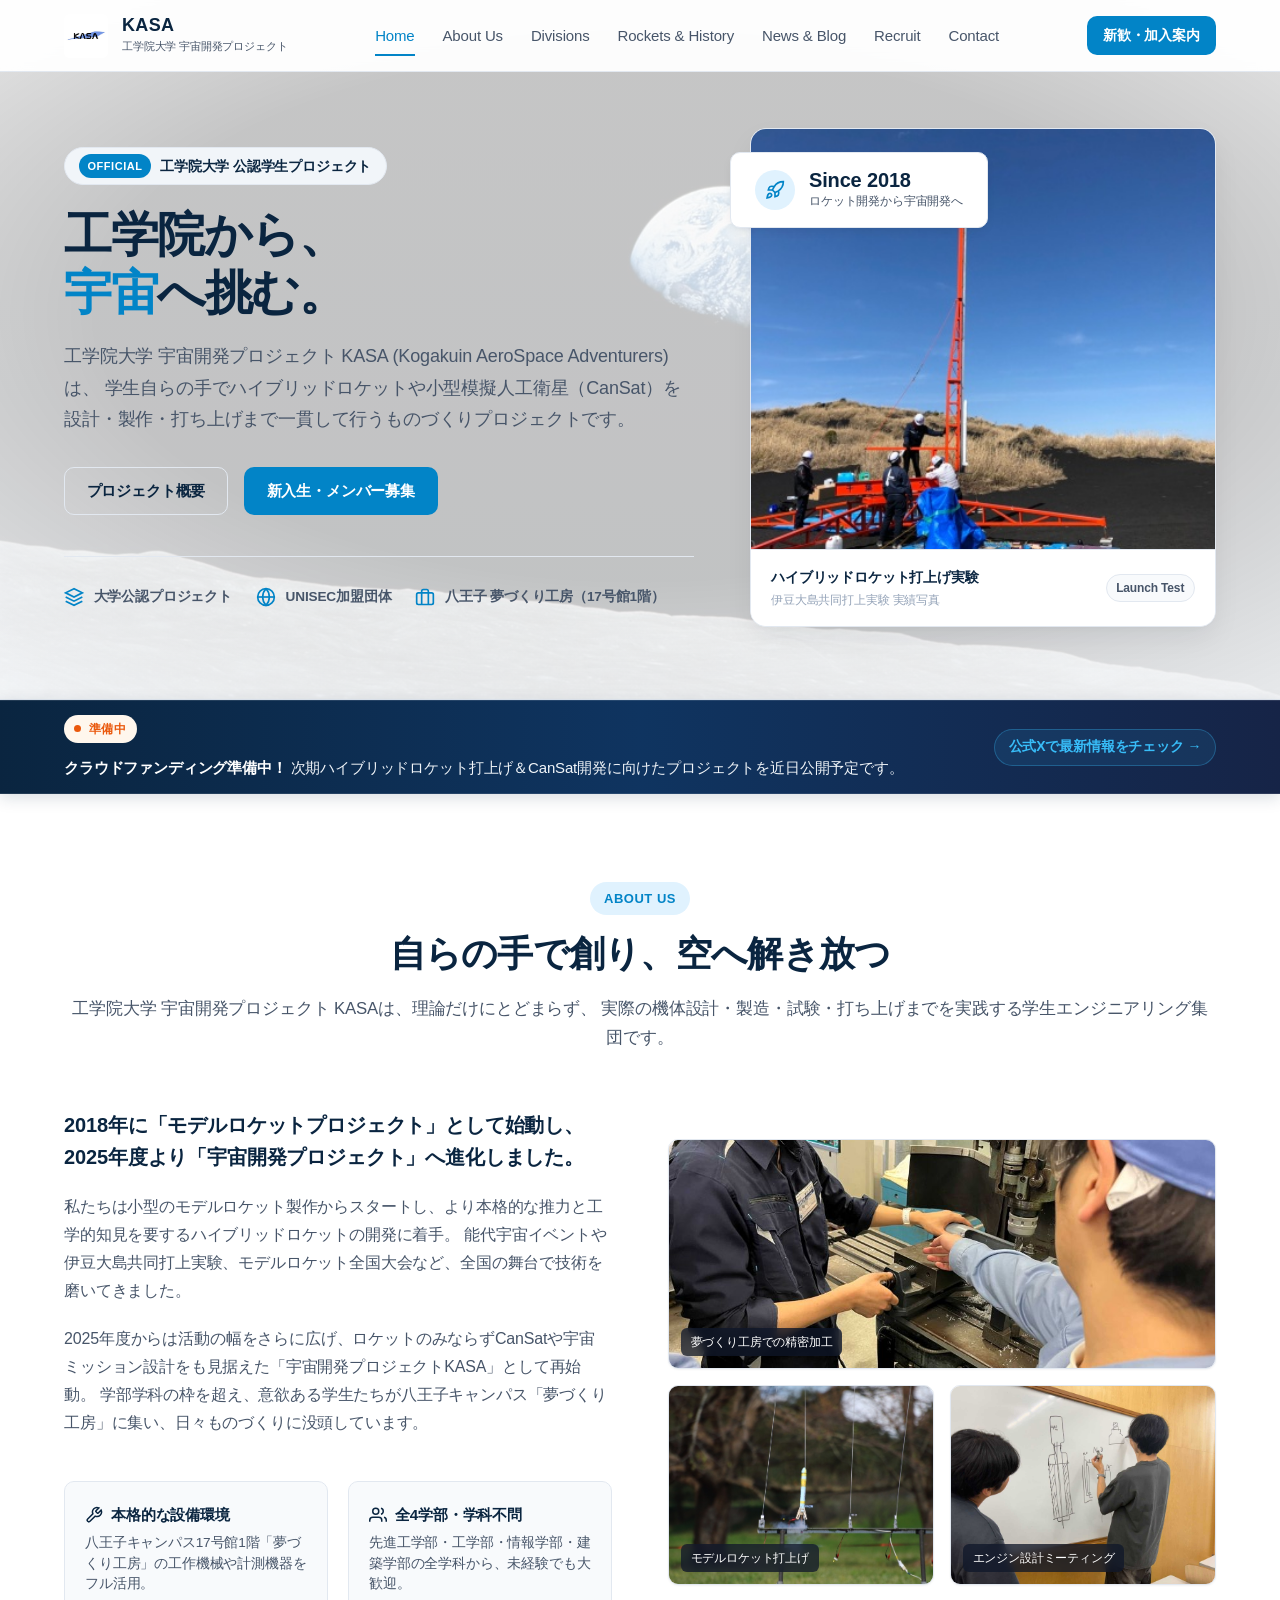
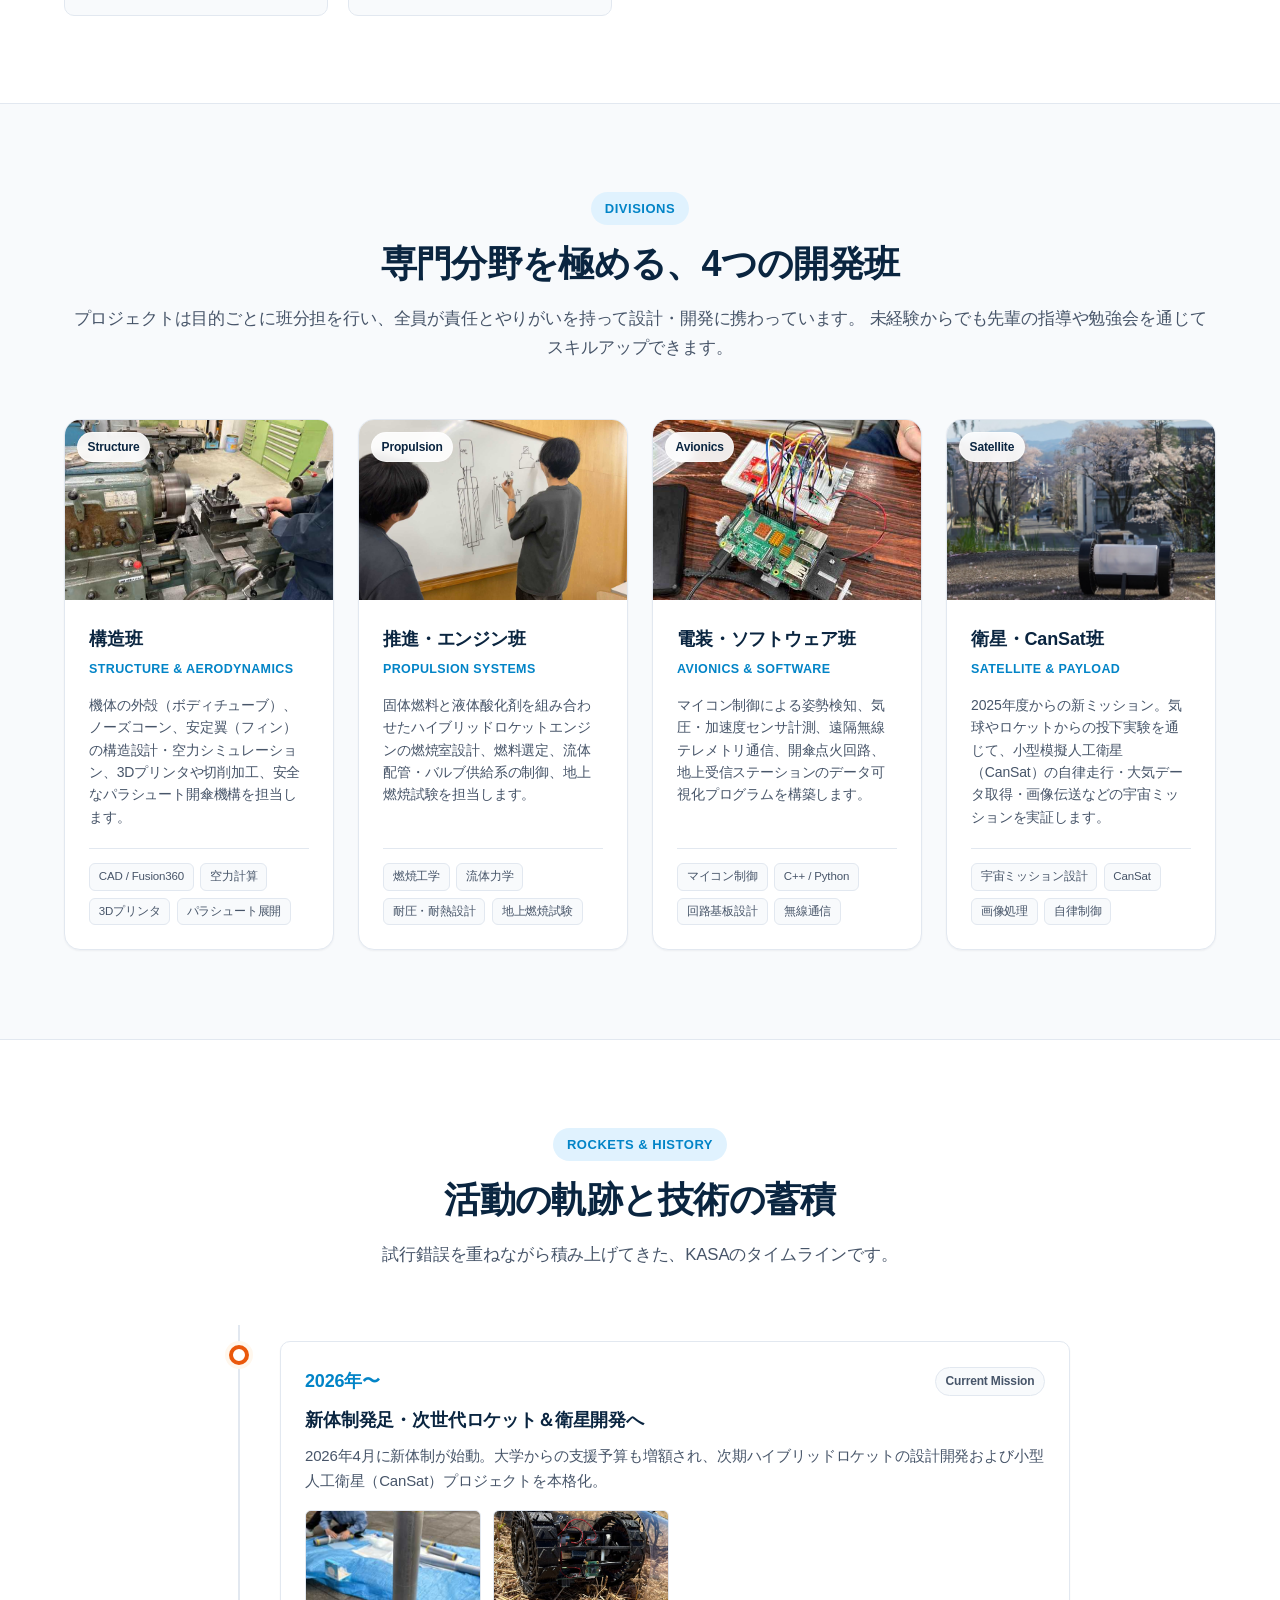
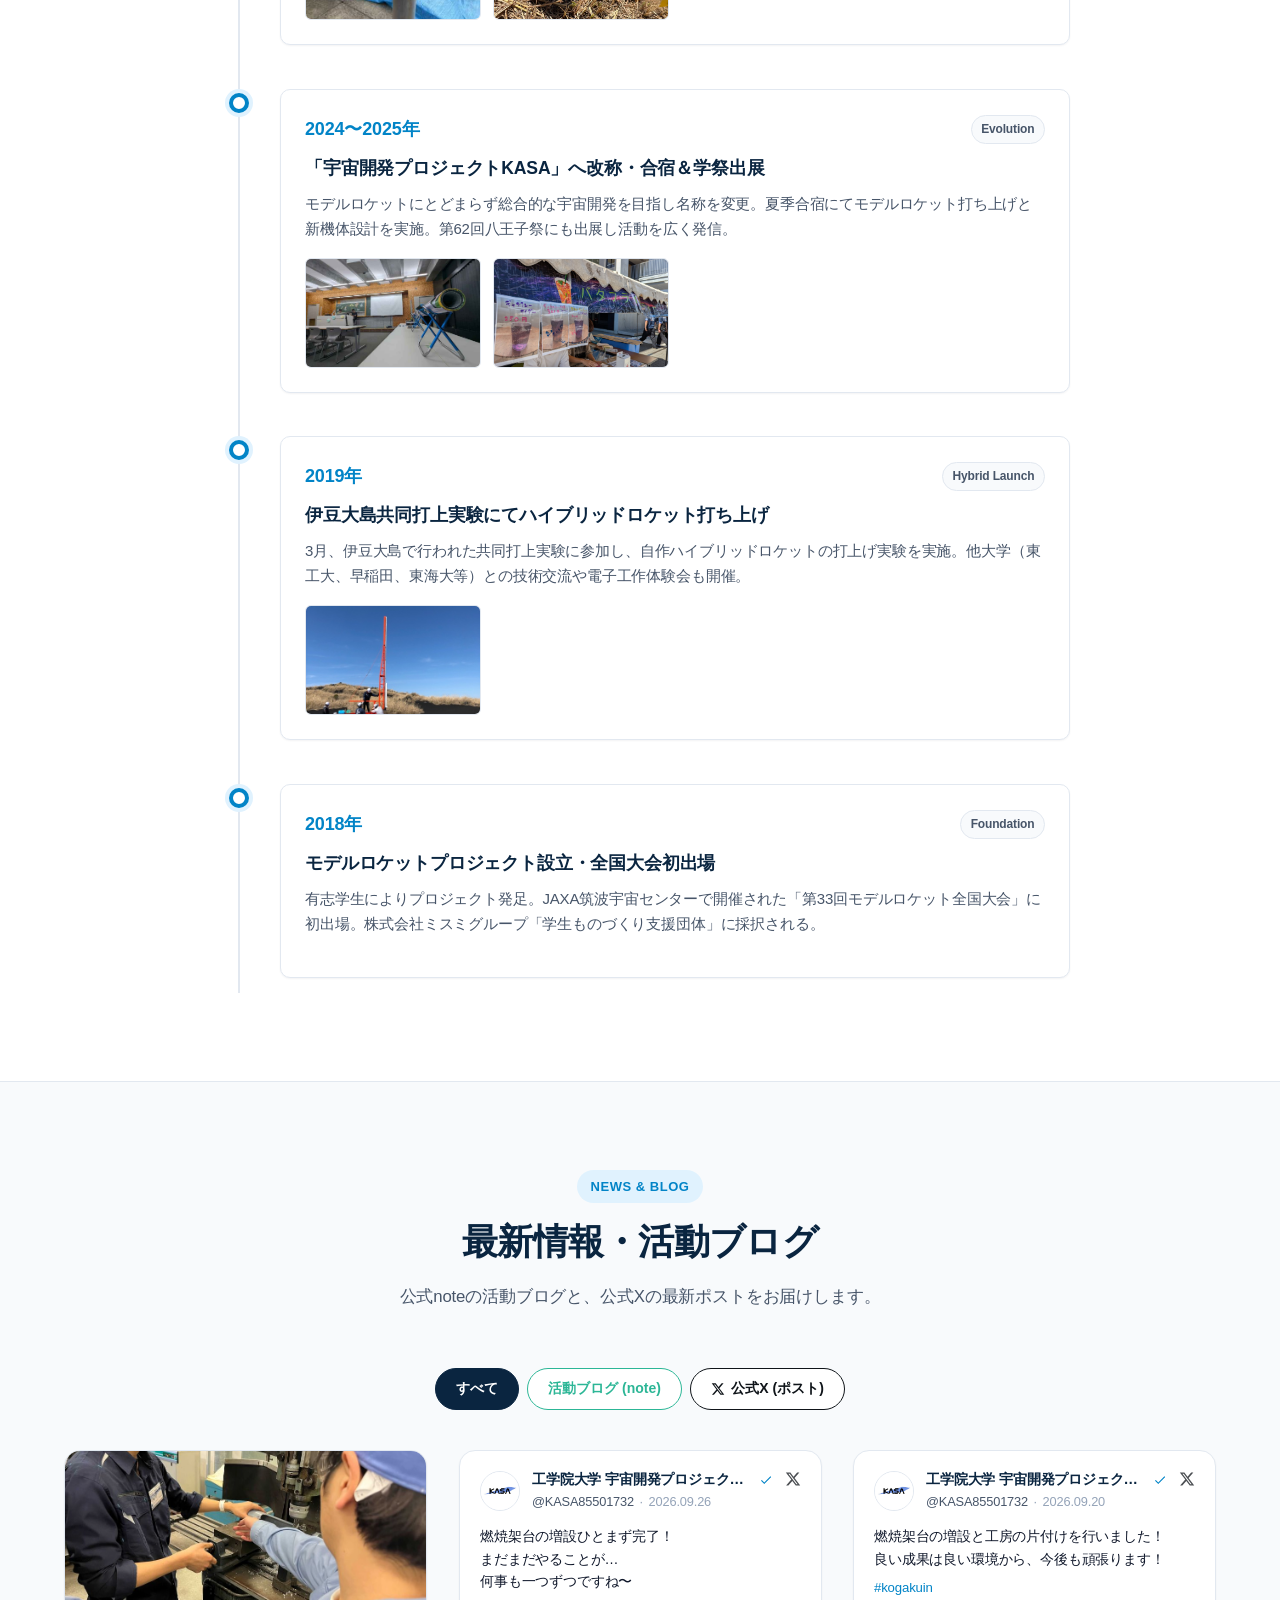
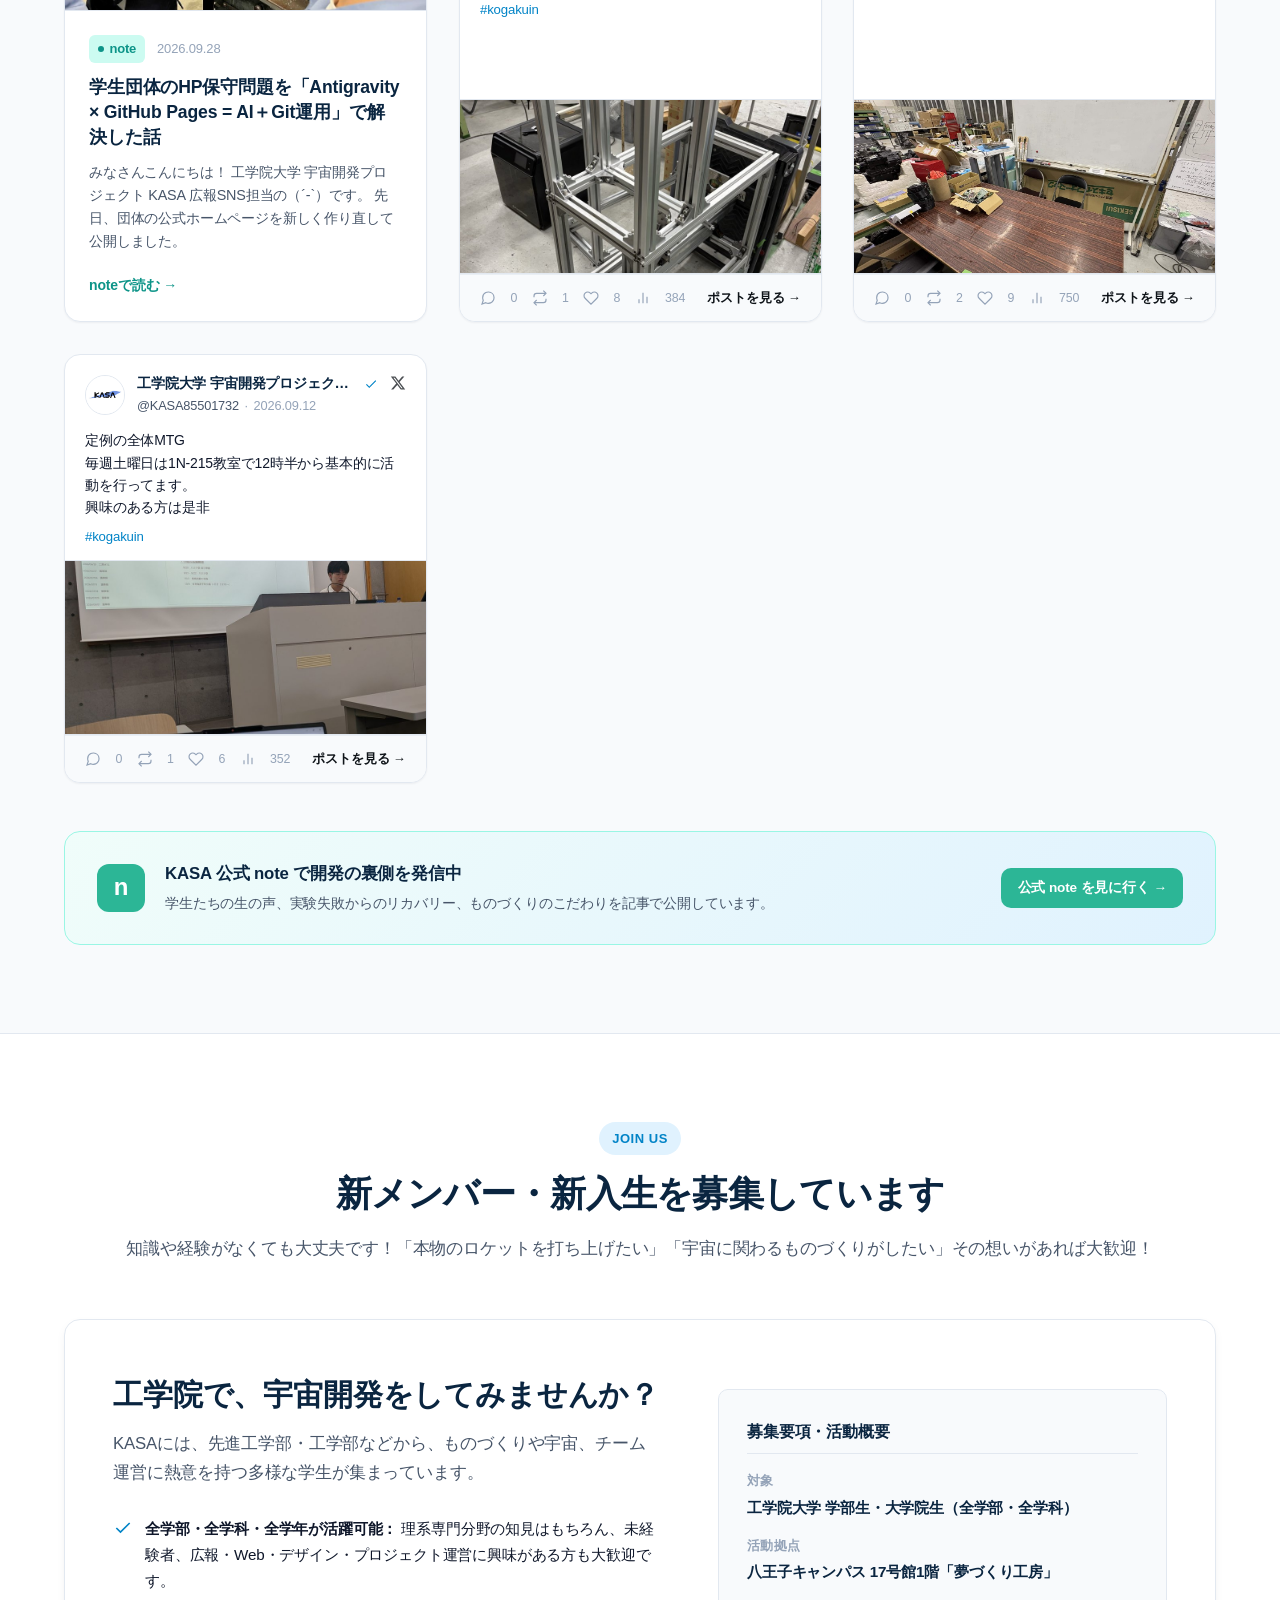
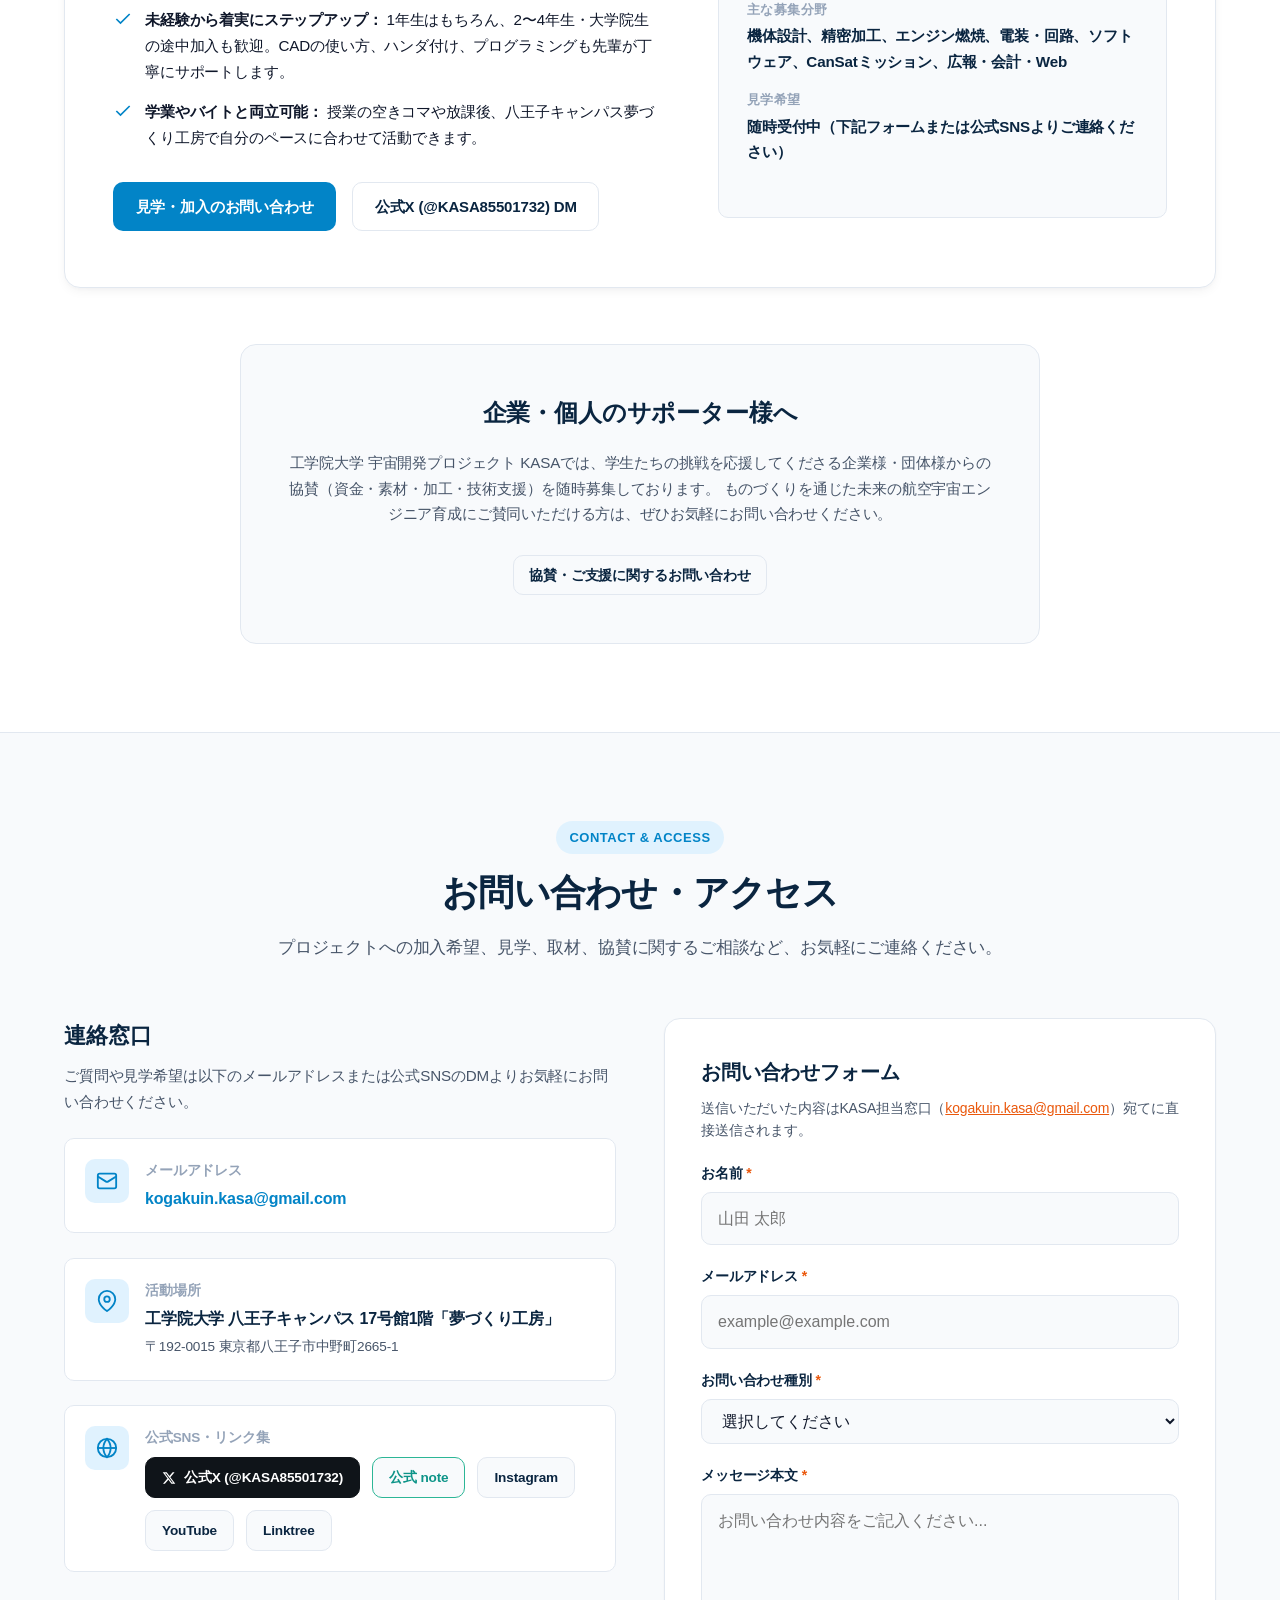
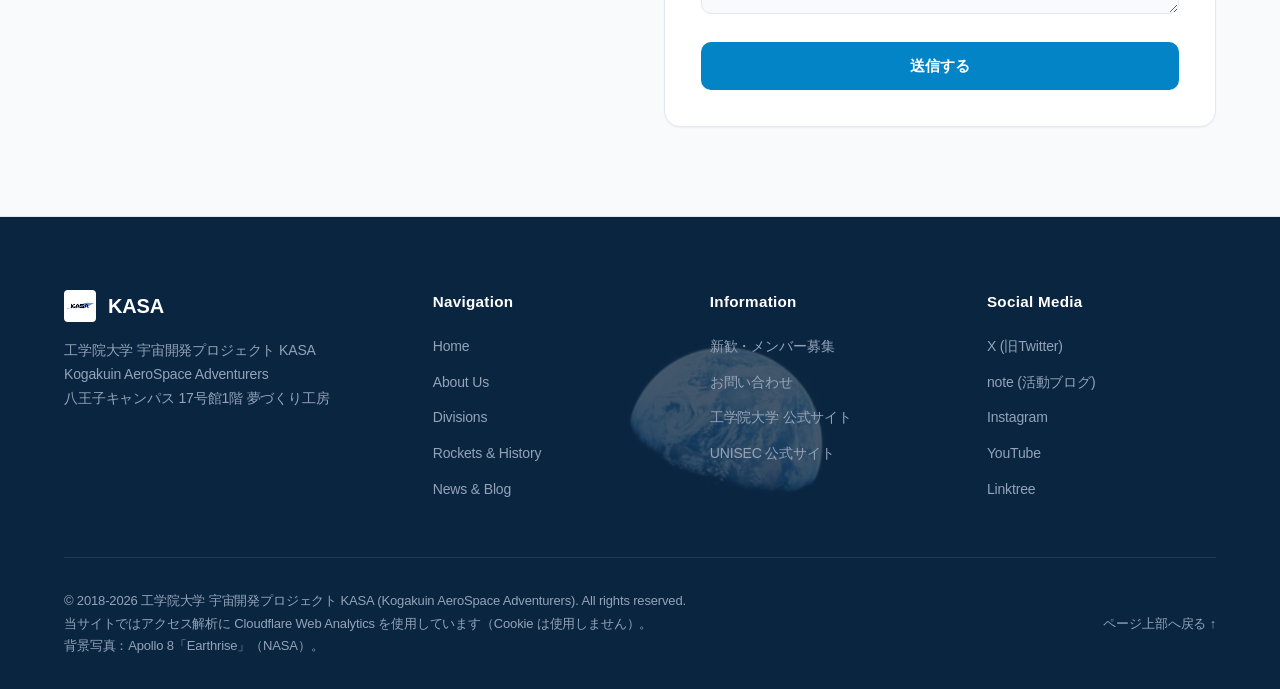
==== index.html @ 72812510 "アイコン" ====
<!DOCTYPE html>
<html lang="ja">

<head>
  <meta charset="UTF-8">
  <meta name="viewport" content="width=device-width, initial-scale=1.0">
  <!-- 読み込み・通信してよい相手を限定する（XSS 対策の保険）。外部サービスを追加したらここにも追記する -->
  <meta http-equiv="Content-Security-Policy"
    content="default-src 'self'; script-src 'self' https://static.cloudflareinsights.com; style-src 'self' 'unsafe-inline' https://fonts.googleapis.com; font-src https://fonts.gstatic.com; img-src 'self' https: data:; connect-src 'self' https://formsubmit.co https://cloudflareinsights.com; form-action https://formsubmit.co mailto:; base-uri 'self'; object-src 'none'">
  <title>工学院大学 宇宙開発プロジェクト KASA | 公式ウェブサイト</title>
  <meta name="description"
    content="工学院大学公認学生プロジェクト「宇宙開発プロジェクトKASA (Kogakuin AeroSpace Adventurers)」の公式ホームページ。ハイブリッドロケットや小型模擬人工衛星（CanSat）の開発・打ち上げ、新歓・メンバー募集、活動実績をご紹介します。">
  <!-- 検索エンジン向け：正式なURL・Search Console の所有確認・団体情報（公開URLを変えたらここも直す） -->
  <link rel="canonical" href="https://kogakuin-kasa.github.io/Homepage/">
  <meta name="google-site-verification" content="50pHejcUz2tNm6KC64peGvhKu09fayoUeTcWGyj_zXg">
  <script type="application/ld+json">
  {
    "@context": "https://schema.org",
    "@type": "Organization",
    "name": "工学院大学 宇宙開発プロジェクト KASA",
    "alternateName": [
      "KASA",
      "Kogakuin AeroSpace Adventurers"
    ],
    "url": "https://kogakuin-kasa.github.io/Homepage/",
    "logo": "https://kogakuin-kasa.github.io/Homepage/assets/images/kasa_logo.png",
    "foundingDate": "2018",
    "parentOrganization": {
      "@type": "CollegeOrUniversity",
      "name": "工学院大学",
      "url": "https://www.kogakuin.ac.jp/"
    },
    "sameAs": [
      "https://x.com/KASA85501732",
      "https://note.com/kasa_kogakuin",
      "https://www.instagram.com/kasa_rocket/",
      "https://www.youtube.com/@KASA_Rocket",
      "https://linktr.ee/kasa_rocket"
    ]
  }
  </script>
  <meta name="keywords"
    content="工学院大学, KASA, 宇宙開発プロジェクト, モデルロケット, ハイブリッドロケット, CanSat, 夢づくり工房, UNISEC, 能代宇宙イベント, 種子島ロケットコンテスト">

  <!-- OGP / Social Meta -->
  <meta property="og:type" content="website">
  <meta property="og:title" content="工学院大学 宇宙開発プロジェクト KASA | 公式ウェブサイト">
  <meta property="og:description"
    content="工学院大学公認学生プロジェクト「宇宙開発プロジェクトKASA (Kogakuin AeroSpace Adventurers)」の公式ホームページ。ハイブリッドロケットや小型模擬人工衛星（CanSat）の開発・打ち上げ、新歓・メンバー募集、活動実績をご紹介します。">
  <!-- 公開URLを変更した場合（リポジトリ名の変更など）は og:image / og:url も書き換えてください -->
  <meta property="og:image" content="https://kogakuin-kasa.github.io/Homepage/assets/images/izu_hybrid_launch.jpg">
  <meta property="og:url" content="https://kogakuin-kasa.github.io/Homepage/">
  <meta name="twitter:card" content="summary_large_image">
  <meta name="twitter:site" content="@KASA85501732">

  <!-- Favicon -->
  <link rel="icon" type="image/jpeg" href="./favicon.jpg">

  <!-- Google Fonts (Plus Jakarta Sans, Inter, Noto Sans JP) -->
  <link rel="preconnect" href="https://fonts.googleapis.com">
  <link rel="preconnect" href="https://fonts.gstatic.com" crossorigin>
  <link
    href="https://fonts.googleapis.com/css2?family=Inter:wght@400;500;600;700&family=Noto+Sans+JP:wght@400;500;700&family=Plus+Jakarta+Sans:wght@700;800&display=swap"
    rel="stylesheet">

  <!-- Stylesheets -->
  <link rel="stylesheet" href="./css/style.css">
  <link rel="stylesheet" href="./css/responsive.css">
</head>

<body>

  <!-- ==================== Header ==================== -->
  <header class="header" id="header">
    <div class="container nav-container">
      <a href="#home" class="logo-link" aria-label="KASA トップページ">
        <img src="./assets/images/kasa_logo.png" alt="KASA ロゴ" class="logo-img">
        <div class="logo-text-group">
          <span class="logo-title">KASA</span>
          <span class="logo-sub">工学院大学 宇宙開発プロジェクト</span>
        </div>
      </a>

      <!-- Desktop & Mobile Nav -->
      <nav class="nav-links" id="navLinks" aria-label="メインナビゲーション">
        <a href="#home" class="nav-link active">Home</a>
        <a href="#about" class="nav-link">About Us</a>
        <a href="#divisions" class="nav-link">Divisions</a>
        <a href="#rockets" class="nav-link">Rockets & History</a>
        <a href="#news" class="nav-link">News & Blog</a>
        <a href="#recruit" class="nav-link">Recruit</a>
        <a href="#contact" class="nav-link">Contact</a>
      </nav>

      <div class="nav-actions">
        <a href="#recruit" class="btn btn-primary btn-sm">新歓・加入案内</a>
        <button class="mobile-toggle" id="mobileToggle" aria-label="メニューを開閉" aria-expanded="false">
          <svg width="24" height="24" viewBox="0 0 24 24" fill="none" stroke="currentColor" stroke-width="2"
            stroke-linecap="round" stroke-linejoin="round">
            <line x1="3" y1="12" x2="21" y2="12"></line>
            <line x1="3" y1="6" x2="21" y2="6"></line>
            <line x1="3" y1="18" x2="21" y2="18"></line>
          </svg>
        </button>
      </div>
    </div>
  </header>

  <main>
    <!-- ==================== Hero Section ==================== -->
    <section class="hero" id="home">
      <div class="container hero-grid">
        <div class="hero-content">
          <div class="hero-pill fade-init">
            <span class="hero-pill-badge">Official</span>
            工学院大学 公認学生プロジェクト
          </div>

          <h1 class="hero-title fade-init delay-1">
            工学院から、<br>
            <span class="hero-title-accent">宇宙</span>へ挑む。
          </h1>

          <p class="hero-desc fade-init delay-2">
            工学院大学 宇宙開発プロジェクト KASA (Kogakuin AeroSpace Adventurers) は、
            学生自らの手でハイブリッドロケットや小型模擬人工衛星（CanSat）を設計・製作・打ち上げまで一貫して行うものづくりプロジェクトです。
          </p>

          <div class="hero-cta fade-init delay-3">
            <a href="#about" class="btn btn-outline">プロジェクト概要</a>
            <a href="#recruit" class="btn btn-primary">新入生・メンバー募集</a>
          </div>

          <div class="hero-trust-badges fade-init delay-4">
            <div class="trust-item">
              <svg class="trust-icon" viewBox="0 0 24 24" fill="none" stroke="currentColor" stroke-width="2">
                <path d="M12 2L2 7l10 5 10-5-10-5zM2 17l10 5 10-5M2 12l10 5 10-5"></path>
              </svg>
              <span>大学公認プロジェクト</span>
            </div>
            <div class="trust-item">
              <svg class="trust-icon" viewBox="0 0 24 24" fill="none" stroke="currentColor" stroke-width="2">
                <circle cx="12" cy="12" r="10"></circle>
                <path d="M12 2a14.5 14.5 0 0 0 0 20 14.5 14.5 0 0 0 0-20"></path>
                <path d="M2 12h20"></path>
              </svg>
              <span>UNISEC加盟団体</span>
            </div>
            <div class="trust-item">
              <svg class="trust-icon" viewBox="0 0 24 24" fill="none" stroke="currentColor" stroke-width="2">
                <rect x="2" y="7" width="20" height="14" rx="2" ry="2"></rect>
                <path d="M16 21V5a2 2 0 0 0-2-2h-4a2 2 0 0 0-2 2v16"></path>
              </svg>
              <span>八王子 夢づくり工房（17号館1階）</span>
            </div>
          </div>
        </div>

        <div class="hero-media">
          <div class="hero-image-card fade-init fade-scale delay-2">
            <img src="./assets/images/izu_hybrid_launch.jpg" alt="伊豆大島共同打上実験でのハイブリッドロケット打上げ" class="hero-main-img"
              data-preview-img="./assets/images/izu_hybrid_launch.jpg" data-title="伊豆大島共同打上実験"
              data-desc="モデルロケットプロジェクト時代に実施された、ハイブリッドロケットの打上げ実験の瞬間。">
            <div class="hero-image-caption">
              <div>
                <div class="caption-title">ハイブリッドロケット打上げ実験</div>
                <div class="caption-meta">伊豆大島共同打上実験 実績写真</div>
              </div>
              <span class="timeline-tag">Launch Test</span>
            </div>
          </div>

          <div class="hero-stat-floating fade-init fade-right delay-4">
            <div class="stat-icon-circle">
              <svg width="20" height="20" viewBox="0 0 24 24" fill="none" stroke="currentColor" stroke-width="2">
                <path d="M4.5 16.5c-1.5 1.26-2 5-2 5s3.74-.5 5-2c.71-.84.7-2.13-.09-2.91a2.18 2.18 0 0 0-2.91-.09z">
                </path>
                <path
                  d="m12 15-3-3a22 22 0 0 1 2-3.95A12.88 12.88 0 0 1 22 2c0 2.72-.78 7.5-6 11a22.35 22.35 0 0 1-4 2z">
                </path>
                <path d="M9 12H4s.55-3.03 2-4c1.62-1.08 5 0 5 0"></path>
                <path d="M12 15v5s3.03-.55 4-2c1.08-1.62 0-5 0-5"></path>
              </svg>
            </div>
            <div>
              <div class="stat-val">Since 2018</div>
              <div class="stat-lbl">ロケット開発から宇宙開発へ</div>
            </div>
          </div>
        </div>
      </div>
    </section>

    <!-- ==================== CF Notification Bar ==================== -->
    <div class="cf-teaser-bar">
      <div class="container cf-teaser-inner">
        <div class="cf-teaser-left">
          <span class="cf-teaser-badge">
            <span class="pulse-dot"></span>
            準備中
          </span>
          <span class="cf-teaser-text">
            <strong>クラウドファンディング準備中！</strong> 次期ハイブリッドロケット打上げ＆CanSat開発に向けたプロジェクトを近日公開予定です。
          </span>
        </div>
        <a href="https://x.com/KASA85501732" target="_blank" rel="noopener noreferrer" class="cf-teaser-link">
          公式Xで最新情報をチェック &rarr;
        </a>
      </div>
    </div>

    <!-- ==================== About Section ==================== -->
    <section class="section" id="about">
      <div class="container">
        <div class="section-header fade-init">
          <span class="section-badge">About Us</span>
          <h2 class="section-title">自らの手で創り、空へ解き放つ</h2>
          <p class="section-desc">
            工学院大学 宇宙開発プロジェクト KASAは、理論だけにとどまらず、
            実際の機体設計・製造・試験・打ち上げまでを実践する学生エンジニアリング集団です。
          </p>
        </div>

        <div class="about-grid">
          <div class="about-text fade-init">
            <div class="lead-text">
              2018年に「モデルロケットプロジェクト」として始動し、2025年度より「宇宙開発プロジェクト」へ進化しました。
            </div>
            <p class="about-p">
              私たちは小型のモデルロケット製作からスタートし、より本格的な推力と工学的知見を要するハイブリッドロケットの開発に着手。
              能代宇宙イベントや伊豆大島共同打上実験、モデルロケット全国大会など、全国の舞台で技術を磨いてきました。
            </p>
            <p class="about-p">
              2025年度からは活動の幅をさらに広げ、ロケットのみならずCanSatや宇宙ミッション設計をも見据えた「宇宙開発プロジェクトKASA」として再始動。
              学部学科の枠を超え、意欲ある学生たちが八王子キャンパス「夢づくり工房」に集い、日々ものづくりに没頭しています。
            </p>

            <div class="about-features">
              <div class="feature-box fade-init delay-1">
                <div class="feature-title">
                  <svg width="18" height="18" viewBox="0 0 24 24" fill="none" stroke="currentColor" stroke-width="2">
                    <path
                      d="M14.7 6.3a1 1 0 0 0 0 1.4l1.6 1.6a1 1 0 0 0 1.4 0l3.77-3.77a6 6 0 0 1-7.94 7.94l-6.91 6.91a2.12 2.12 0 0 1-3-3l6.91-6.91a6 6 0 0 1 7.94-7.94l-3.76 3.76z">
                    </path>
                  </svg>
                  本格的な設備環境
                </div>
                <div class="feature-desc">八王子キャンパス17号館1階「夢づくり工房」の工作機械や計測機器をフル活用。</div>
              </div>
              <div class="feature-box fade-init delay-2">
                <div class="feature-title">
                  <svg width="18" height="18" viewBox="0 0 24 24" fill="none" stroke="currentColor" stroke-width="2">
                    <path d="M17 21v-2a4 4 0 0 0-4-4H5a4 4 0 0 0-4 4v2"></path>
                    <circle cx="9" cy="7" r="4"></circle>
                    <path d="M23 21v-2a4 4 0 0 0-3-3.87"></path>
                    <path d="M16 3.13a4 4 0 0 1 0 7.75"></path>
                  </svg>
                  全4学部・学科不問
                </div>
                <div class="feature-desc">先進工学部・工学部・情報学部・建築学部の全学科から、未経験でも大歓迎。</div>
              </div>
            </div>
          </div>

          <div class="about-gallery">
            <div class="about-gallery-item fade-init fade-scale delay-1">
              <img src="./assets/images/workshop_machining.jpg" alt="八王子キャンパス夢づくり工房でのフライス盤加工風景"
                class="about-gallery-img" data-preview-img="./assets/images/workshop_machining.jpg"
                data-title="夢づくり工房でのフライス盤加工" data-desc="八王子キャンパス17号館「夢づくり工房」にて、工作機械を用いてロケット部品の精密加工を行う学生メンバー。">
              <span class="gallery-tag">夢づくり工房での精密加工</span>
            </div>
            <div class="about-gallery-item fade-init fade-scale delay-2">
              <img src="./assets/images/rocket_manufacture.jpg" alt="ランチャーから打ち上がるモデルロケット" class="about-gallery-img"
                data-preview-img="./assets/images/rocket_manufacture.jpg" data-title="モデルロケット打上げ"
                data-desc="自作したモデルロケットをランチャーから打ち上げる瞬間。">
              <span class="gallery-tag">モデルロケット打上げ</span>
            </div>
            <div class="about-gallery-item fade-init fade-scale delay-3">
              <img src="./assets/images/izu_hybrid_rocket.jpg" alt="ホワイトボードでハイブリッドエンジンの構成を検討するメンバー"
                class="about-gallery-img" data-preview-img="./assets/images/izu_hybrid_rocket.jpg"
                data-title="ハイブリッドエンジン設計ミーティング" data-desc="ホワイトボードに燃焼室や酸化剤（N₂O）供給系の構成を描きながら、エンジン設計を議論する様子。">
              <span class="gallery-tag">エンジン設計ミーティング</span>
            </div>
          </div>
        </div>
      </div>
    </section>

    <!-- ==================== Divisions Section ==================== -->
    <section class="section section-subtle" id="divisions">
      <div class="container">
        <div class="section-header fade-init">
          <span class="section-badge">Divisions</span>
          <h2 class="section-title">専門分野を極める、4つの開発班</h2>
          <p class="section-desc">
            プロジェクトは目的ごとに班分担を行い、全員が責任とやりがいを持って設計・開発に携わっています。
            未経験からでも先輩の指導や勉強会を通じてスキルアップできます。
          </p>
        </div>

        <div class="divisions-grid">
          <!-- 1. 構造班 -->
          <article class="division-card fade-init delay-1">
            <div class="division-img-wrapper">
              <img src="./assets/images/c_rocket_assembly.jpg" alt="機体構造班の作業" class="division-img">
              <span class="division-badge">Structure</span>
            </div>
            <div class="division-body">
              <h3 class="division-title">構造班</h3>
              <span class="division-subtitle">Structure & Aerodynamics</span>
              <p class="division-desc">
                機体の外殻（ボディチューブ）、ノーズコーン、安定翼（フィン）の構造設計・空力シミュレーション、3Dプリンタや切削加工、安全なパラシュート開傘機構を担当します。
              </p>
              <div class="division-skills">
                <span class="skill-tag">CAD / Fusion360</span>
                <span class="skill-tag">空力計算</span>
                <span class="skill-tag">3Dプリンタ</span>
                <span class="skill-tag">パラシュート展開</span>
              </div>
            </div>
          </article>

          <!-- 2. 推進班 -->
          <article class="division-card fade-init delay-2">
            <div class="division-img-wrapper">
              <img src="./assets/images/izu_hybrid_rocket.jpg" alt="ハイブリッドエンジンの設計を検討する推進班" class="division-img">
              <span class="division-badge">Propulsion</span>
            </div>
            <div class="division-body">
              <h3 class="division-title">推進・エンジン班</h3>
              <span class="division-subtitle">Propulsion Systems</span>
              <p class="division-desc">
                固体燃料と液体酸化剤を組み合わせたハイブリッドロケットエンジンの燃焼室設計、燃料選定、流体配管・バルブ供給系の制御、地上燃焼試験を担当します。
              </p>
              <div class="division-skills">
                <span class="skill-tag">燃焼工学</span>
                <span class="skill-tag">流体力学</span>
                <span class="skill-tag">耐圧・耐熱設計</span>
                <span class="skill-tag">地上燃焼試験</span>
              </div>
            </div>
          </article>

          <!-- 3. 電装班 -->
          <article class="division-card fade-init delay-3">
            <div class="division-img-wrapper">
              <img src="./assets/images/avionics_activity.jpg" alt="電装班の活動" class="division-img">
              <span class="division-badge">Avionics</span>
            </div>
            <div class="division-body">
              <h3 class="division-title">電装・ソフトウェア班</h3>
              <span class="division-subtitle">Avionics & Software</span>
              <p class="division-desc">
                マイコン制御による姿勢検知、気圧・加速度センサ計測、遠隔無線テレメトリ通信、開傘点火回路、地上受信ステーションのデータ可視化プログラムを構築します。
              </p>
              <div class="division-skills">
                <span class="skill-tag">マイコン制御</span>
                <span class="skill-tag">C++ / Python</span>
                <span class="skill-tag">回路基板設計</span>
                <span class="skill-tag">無線通信</span>
              </div>
            </div>
          </article>

          <!-- 4. 衛星・CanSat班 -->
          <article class="division-card fade-init delay-4">
            <div class="division-img-wrapper">
              <img src="./assets/images/hero_strikingly.jpg" alt="衛星・CanSat班" class="division-img">
              <span class="division-badge">Satellite</span>
            </div>
            <div class="division-body">
              <h3 class="division-title">衛星・CanSat班</h3>
              <span class="division-subtitle">Satellite & Payload</span>
              <p class="division-desc">
                2025年度からの新ミッション。気球やロケットからの投下実験を通じて、小型模擬人工衛星（CanSat）の自律走行・大気データ取得・画像伝送などの宇宙ミッションを実証します。
              </p>
              <div class="division-skills">
                <span class="skill-tag">宇宙ミッション設計</span>
                <span class="skill-tag">CanSat</span>
                <span class="skill-tag">画像処理</span>
                <span class="skill-tag">自律制御</span>
              </div>
            </div>
          </article>
        </div>
      </div>
    </section>

    <!-- ==================== Rockets & History Section ==================== -->
    <section class="section" id="rockets">
      <div class="container">
        <div class="section-header fade-init">
          <span class="section-badge">Rockets & History</span>
          <h2 class="section-title">活動の軌跡と技術の蓄積</h2>
          <p class="section-desc">
            試行錯誤を重ねながら積み上げてきた、KASAのタイムラインです。
          </p>
        </div>

        <div class="timeline">
          <!-- 2026 -->
          <div class="timeline-item active fade-init">
            <div class="timeline-dot"></div>
            <div class="timeline-content">
              <div class="timeline-header">
                <span class="timeline-year">2026年〜</span>
                <span class="timeline-tag">Current Mission</span>
              </div>
              <h3 class="timeline-title">新体制発足・次世代ロケット＆衛星開発へ</h3>
              <p class="timeline-desc">
                2026年4月に新体制が始動。大学からの支援予算も増額され、次期ハイブリッドロケットの設計開発および小型人工衛星（CanSat）プロジェクトを本格化。
              </p>
              <div class="timeline-media">
                <img src="./assets/images/rocket_body_2026.jpg" alt="次世代ロケット機体成形" class="timeline-media-img"
                  data-preview-img="./assets/images/rocket_body_2026.jpg" data-title="次世代ロケット機体成形・製作" data-desc="">
                <img src="./assets/images/cansat_rover_2026.jpg" alt="CanSatローバー開発" class="timeline-media-img"
                  data-preview-img="./assets/images/cansat_rover_2026.jpg" data-title="小型模擬人工衛星（CanSat）開発" data-desc="">
              </div>
            </div>
          </div>

          <!-- 2024-2025 -->
          <div class="timeline-item fade-init">
            <div class="timeline-dot"></div>
            <div class="timeline-content">
              <div class="timeline-header">
                <span class="timeline-year">2024〜2025年</span>
                <span class="timeline-tag">Evolution</span>
              </div>
              <h3 class="timeline-title">「宇宙開発プロジェクトKASA」へ改称・合宿＆学祭出展</h3>
              <p class="timeline-desc">
                モデルロケットにとどまらず総合的な宇宙開発を目指し名称を変更。夏季合宿にてモデルロケット打ち上げと新機体設計を実施。第62回八王子祭にも出展し活動を広く発信。
              </p>
              <div class="timeline-media">
                <img src="./assets/images/hachioji_festival.jpg" alt="八王子祭での展示" class="timeline-media-img"
                  data-preview-img="./assets/images/hachioji_festival.jpg" data-title="八王子祭 機体展示" data-desc="">
                <img src="./assets/images/hachioji_festival_stall.jpg" alt="八王子祭での模擬店出店" class="timeline-media-img"
                  data-preview-img="./assets/images/hachioji_festival_stall.jpg" data-title="八王子祭 模擬店出店" data-desc="">
              </div>
            </div>
          </div>

          <!-- 2019 -->
          <div class="timeline-item fade-init">
            <div class="timeline-dot"></div>
            <div class="timeline-content">
              <div class="timeline-header">
                <span class="timeline-year">2019年</span>
                <span class="timeline-tag">Hybrid Launch</span>
              </div>
              <h3 class="timeline-title">伊豆大島共同打上実験にてハイブリッドロケット打ち上げ</h3>
              <p class="timeline-desc">
                3月、伊豆大島で行われた共同打上実験に参加し、自作ハイブリッドロケットの打上げ実験を実施。他大学（東工大、早稲田、東海大等）との技術交流や電子工作体験会も開催。
              </p>
              <div class="timeline-media">
                <img src="./assets/images/izu_hybrid_launch.jpg" alt="伊豆大島打上げ" class="timeline-media-img"
                  data-preview-img="./assets/images/izu_hybrid_launch.jpg" data-title="伊豆大島共同打上実験"
                  data-desc="自作ハイブリッドロケットの打上げ実験の準備の様子">
              </div>
            </div>
          </div>

          <!-- 2018 -->
          <div class="timeline-item fade-init">
            <div class="timeline-dot"></div>
            <div class="timeline-content">
              <div class="timeline-header">
                <span class="timeline-year">2018年</span>
                <span class="timeline-tag">Foundation</span>
              </div>
              <h3 class="timeline-title">モデルロケットプロジェクト設立・全国大会初出場</h3>
              <p class="timeline-desc">
                有志学生によりプロジェクト発足。JAXA筑波宇宙センターで開催された「第33回モデルロケット全国大会」に初出場。株式会社ミスミグループ「学生ものづくり支援団体」に採択される。
              </p>
            </div>
          </div>
        </div>
      </div>
    </section>

    <!-- ==================== News & Blog Section ==================== -->
    <section class="section section-subtle" id="news">
      <div class="container">
        <div class="section-header fade-init">
          <span class="section-badge">News & Blog</span>
          <h2 class="section-title">最新情報・活動ブログ</h2>
          <p class="section-desc">
            公式noteの活動ブログと、公式Xの最新ポストをお届けします。
          </p>
        </div>

        <!-- Category Filter Tabs -->
        <div class="news-filter fade-init" role="group" aria-label="記事カテゴリー">
          <button class="filter-btn active" data-filter="all" aria-pressed="true">すべて</button>
          <button class="filter-btn btn-note" data-filter="note" aria-pressed="false">活動ブログ (note)</button>
          <button class="filter-btn btn-x" data-filter="x" aria-pressed="false">
            <svg class="btn-x-icon" viewBox="0 0 24 24" width="14" height="14" fill="currentColor">
              <path
                d="M18.244 2.25h3.308l-7.227 8.26 8.502 11.24H16.17l-5.214-6.817L4.99 21.75H1.68l7.73-8.835L1.254 2.25H8.08l4.713 6.231zm-1.161 17.52h1.833L7.084 4.126H5.117z">
              </path>
            </svg>
            公式X (ポスト)
          </button>
        </div>

        <div class="news-grid" id="newsGrid">
          <!-- 公式note：最新記事（JavaScriptで自動取得・挿入） -->
          <div id="noteArticlesContainer" style="display: contents;"></div>

          <!-- 公式X：直近3件（新しい順） -->
          <!-- 1. Xポスト (2026.09.26) -->
          <article class="news-card card-x fade-init delay-1" data-category="x">
            <div class="x-card-header">
              <img src="./assets/images/kasa_icon.png" alt="KASA公式Xアイコン" class="x-card-avatar">
              <div class="x-card-user">
                <div class="x-card-author-line">
                  <span class="x-card-name">工学院大学 宇宙開発プロジェクト KASA</span>
                  <svg class="x-card-badge" viewBox="0 0 24 24" width="14" height="14" fill="#0284c7">
                    <path d="M9 16.17L4.83 12l-1.42 1.41L9 19 21 7l-1.41-1.41z"></path>
                  </svg>
                </div>
                <div class="x-card-subline">
                  <span class="x-card-handle">@KASA85501732</span>
                  <span class="x-card-dot">·</span>
                  <time class="x-card-time" datetime="2026-09-26">2026.09.26</time>
                </div>
              </div>
              <a href="https://x.com/KASA85501732/status/2103755133532438905" target="_blank" rel="noopener noreferrer"
                class="x-card-logo" aria-label="Xでポストを開く" title="Xでこのポストを開く">
                <svg viewBox="0 0 24 24" width="16" height="16" fill="currentColor">
                  <path
                    d="M18.244 2.25h3.308l-7.227 8.26 8.502 11.24H16.17l-5.214-6.817L4.99 21.75H1.68l7.73-8.835L1.254 2.25H8.08l4.713 6.231zm-1.161 17.52h1.833L7.084 4.126H5.117z">
                  </path>
                </svg>
              </a>
            </div>

            <div class="x-card-content">
              <p class="x-card-text">
                燃焼架台の増設ひとまず完了！<br>
                まだまだやることが…<br>
                何事も一つずつですね〜<br>
                <span class="x-hashtags">#kogakuin</span>
              </p>
            </div>

            <div class="x-card-media-wrapper">
              <img src="./assets/images/x_post_20260926.jpg" alt="アルミフレームで組んだ増設中の燃焼架台" class="x-card-img"
                data-preview-img="./assets/images/x_post_20260926.jpg" data-title="燃焼架台の増設" data-desc="">
            </div>

            <div class="x-card-footer">
              <div class="x-actions">
                <span class="x-action-item" title="返信">
                  <svg viewBox="0 0 24 24" width="16" height="16" fill="none" stroke="currentColor" stroke-width="1.75">
                    <path
                      d="M21 11.5a8.38 8.38 0 0 1-.9 3.8 8.5 8.5 0 0 1-7.6 4.7 8.38 8.38 0 0 1-3.8-.9L3 21l1.9-5.7a8.38 8.38 0 0 1-.9-3.8 8.5 8.5 0 0 1 4.7-7.6 8.38 8.38 0 0 1 3.8-.9h.5a8.48 8.48 0 0 1 8 8v.5z">
                    </path>
                  </svg>
                </span>
                <span class="x-count">0</span>
                <span class="x-action-item action-repost" title="再投稿">
                  <svg viewBox="0 0 24 24" width="16" height="16" fill="none" stroke="currentColor" stroke-width="1.75">
                    <path d="M17 1l4 4-4 4"></path>
                    <path d="M3 11V9a4 4 0 0 1 4-4h14"></path>
                    <path d="M7 23l-4-4 4-4"></path>
                    <path d="M21 13v2a4 4 0 0 1-4 4H3"></path>
                  </svg>
                </span>
                <span class="x-count">1</span>
                <span class="x-action-item action-like" title="いいね">
                  <svg viewBox="0 0 24 24" width="16" height="16" fill="none" stroke="currentColor" stroke-width="1.75">
                    <path
                      d="M20.84 4.61a5.5 5.5 0 0 0-7.78 0L12 5.67l-1.06-1.06a5.5 5.5 0 0 0-7.78 7.78l1.06 1.06L12 21.23l7.78-7.78 1.06-1.06a5.5 5.5 0 0 0 0-7.78z">
                    </path>
                  </svg>
                </span>
                <span class="x-count">8</span>
                <span class="x-action-item" title="表示回数">
                  <svg viewBox="0 0 24 24" width="16" height="16" fill="none" stroke="currentColor" stroke-width="1.75">
                    <path d="M18 20V10M12 20V4M6 20v-6"></path>
                  </svg>
                </span>
                <span class="x-count">384</span>
              </div>
              <a href="https://x.com/KASA85501732/status/2103755133532438905" target="_blank" rel="noopener noreferrer"
                class="x-card-link" title="当該ポストを開く">
                ポストを見る &rarr;
              </a>
            </div>
          </article>

          <!-- 2. Xポスト (2026.09.20) -->
          <article class="news-card card-x fade-init delay-2" data-category="x">
            <div class="x-card-header">
              <img src="./assets/images/kasa_icon.png" alt="KASA公式Xアイコン" class="x-card-avatar">
              <div class="x-card-user">
                <div class="x-card-author-line">
                  <span class="x-card-name">工学院大学 宇宙開発プロジェクト KASA</span>
                  <svg class="x-card-badge" viewBox="0 0 24 24" width="14" height="14" fill="#0284c7">
                    <path d="M9 16.17L4.83 12l-1.42 1.41L9 19 21 7l-1.41-1.41z"></path>
                  </svg>
                </div>
                <div class="x-card-subline">
                  <span class="x-card-handle">@KASA85501732</span>
                  <span class="x-card-dot">·</span>
                  <time class="x-card-time" datetime="2026-09-20">2026.09.20</time>
                </div>
              </div>
              <a href="https://x.com/KASA85501732/status/2101437974760333444" target="_blank" rel="noopener noreferrer"
                class="x-card-logo" aria-label="Xでポストを開く" title="Xでこのポストを開く">
                <svg viewBox="0 0 24 24" width="16" height="16" fill="currentColor">
                  <path
                    d="M18.244 2.25h3.308l-7.227 8.26 8.502 11.24H16.17l-5.214-6.817L4.99 21.75H1.68l7.73-8.835L1.254 2.25H8.08l4.713 6.231zm-1.161 17.52h1.833L7.084 4.126H5.117z">
                  </path>
                </svg>
              </a>
            </div>

            <div class="x-card-content">
              <p class="x-card-text">
                燃焼架台の増設と工房の片付けを行いました！<br>
                良い成果は良い環境から、今後も頑張ります！<br>
                <span class="x-hashtags">#kogakuin</span>
              </p>
            </div>

            <div class="x-card-media-wrapper">
              <img src="./assets/images/x_post_20260920.jpg" alt="燃焼架台増設・工房片付け" class="x-card-img"
                data-preview-img="./assets/images/x_post_20260920.jpg" data-title="燃焼架台増設・工房整備" data-desc="">
            </div>

            <div class="x-card-footer">
              <div class="x-actions">
                <span class="x-action-item" title="返信">
                  <svg viewBox="0 0 24 24" width="16" height="16" fill="none" stroke="currentColor" stroke-width="1.75">
                    <path
                      d="M21 11.5a8.38 8.38 0 0 1-.9 3.8 8.5 8.5 0 0 1-7.6 4.7 8.38 8.38 0 0 1-3.8-.9L3 21l1.9-5.7a8.38 8.38 0 0 1-.9-3.8 8.5 8.5 0 0 1 4.7-7.6 8.38 8.38 0 0 1 3.8-.9h.5a8.48 8.48 0 0 1 8 8v.5z">
                    </path>
                  </svg>
                </span>
                <span class="x-count">0</span>
                <span class="x-action-item action-repost" title="再投稿">
                  <svg viewBox="0 0 24 24" width="16" height="16" fill="none" stroke="currentColor" stroke-width="1.75">
                    <path d="M17 1l4 4-4 4"></path>
                    <path d="M3 11V9a4 4 0 0 1 4-4h14"></path>
                    <path d="M7 23l-4-4 4-4"></path>
                    <path d="M21 13v2a4 4 0 0 1-4 4H3"></path>
                  </svg>
                </span>
                <span class="x-count">2</span>
                <span class="x-action-item action-like" title="いいね">
                  <svg viewBox="0 0 24 24" width="16" height="16" fill="none" stroke="currentColor" stroke-width="1.75">
                    <path
                      d="M20.84 4.61a5.5 5.5 0 0 0-7.78 0L12 5.67l-1.06-1.06a5.5 5.5 0 0 0-7.78 7.78l1.06 1.06L12 21.23l7.78-7.78 1.06-1.06a5.5 5.5 0 0 0 0-7.78z">
                    </path>
                  </svg>
                </span>
                <span class="x-count">9</span>
                <span class="x-action-item" title="表示回数">
                  <svg viewBox="0 0 24 24" width="16" height="16" fill="none" stroke="currentColor" stroke-width="1.75">
                    <path d="M18 20V10M12 20V4M6 20v-6"></path>
                  </svg>
                </span>
                <span class="x-count">750</span>
              </div>
              <a href="https://x.com/KASA85501732/status/2101437974760333444" target="_blank" rel="noopener noreferrer"
                class="x-card-link" title="当該ポストを開く">
                ポストを見る &rarr;
              </a>
            </div>
          </article>

          <!-- 3. Xポスト (2026.09.12) -->
          <article class="news-card card-x fade-init delay-3" data-category="x">
            <div class="x-card-header">
              <img src="./assets/images/kasa_icon.png" alt="KASA公式Xアイコン" class="x-card-avatar">
              <div class="x-card-user">
                <div class="x-card-author-line">
                  <span class="x-card-name">工学院大学 宇宙開発プロジェクト KASA</span>
                  <svg class="x-card-badge" viewBox="0 0 24 24" width="14" height="14" fill="#0284c7">
                    <path d="M9 16.17L4.83 12l-1.42 1.41L9 19 21 7l-1.41-1.41z"></path>
                  </svg>
                </div>
                <div class="x-card-subline">
                  <span class="x-card-handle">@KASA85501732</span>
                  <span class="x-card-dot">·</span>
                  <time class="x-card-time" datetime="2026-09-12">2026.09.12</time>
                </div>
              </div>
              <a href="https://x.com/KASA85501732/status/2098706920333078540" target="_blank" rel="noopener noreferrer"
                class="x-card-logo" aria-label="Xでポストを開く" title="Xでこのポストを開く">
                <svg viewBox="0 0 24 24" width="16" height="16" fill="currentColor">
                  <path
                    d="M18.244 2.25h3.308l-7.227 8.26 8.502 11.24H16.17l-5.214-6.817L4.99 21.75H1.68l7.73-8.835L1.254 2.25H8.08l4.713 6.231zm-1.161 17.52h1.833L7.084 4.126H5.117z">
                  </path>
                </svg>
              </a>
            </div>

            <div class="x-card-content">
              <p class="x-card-text">
                定例の全体MTG<br>
                毎週土曜日は1N-215教室で12時半から基本的に活動を行ってます。<br>
                興味のある方は是非<br>
                <span class="x-hashtags">#kogakuin</span>
              </p>
            </div>

            <div class="x-card-media-wrapper">
              <img src="./assets/images/x_post_20260912.jpg" alt="定例全体ミーティング" class="x-card-img"
                data-preview-img="./assets/images/x_post_20260912.jpg" data-title="定例全体ミーティング" data-desc="">
            </div>

            <div class="x-card-footer">
              <div class="x-actions">
                <span class="x-action-item" title="返信">
                  <svg viewBox="0 0 24 24" width="16" height="16" fill="none" stroke="currentColor" stroke-width="1.75">
                    <path
                      d="M21 11.5a8.38 8.38 0 0 1-.9 3.8 8.5 8.5 0 0 1-7.6 4.7 8.38 8.38 0 0 1-3.8-.9L3 21l1.9-5.7a8.38 8.38 0 0 1-.9-3.8 8.5 8.5 0 0 1 4.7-7.6 8.38 8.38 0 0 1 3.8-.9h.5a8.48 8.48 0 0 1 8 8v.5z">
                    </path>
                  </svg>
                </span>
                <span class="x-count">0</span>
                <span class="x-action-item action-repost" title="再投稿">
                  <svg viewBox="0 0 24 24" width="16" height="16" fill="none" stroke="currentColor" stroke-width="1.75">
                    <path d="M17 1l4 4-4 4"></path>
                    <path d="M3 11V9a4 4 0 0 1 4-4h14"></path>
                    <path d="M7 23l-4-4 4-4"></path>
                    <path d="M21 13v2a4 4 0 0 1-4 4H3"></path>
                  </svg>
                </span>
                <span class="x-count">1</span>
                <span class="x-action-item action-like" title="いいね">
                  <svg viewBox="0 0 24 24" width="16" height="16" fill="none" stroke="currentColor" stroke-width="1.75">
                    <path
                      d="M20.84 4.61a5.5 5.5 0 0 0-7.78 0L12 5.67l-1.06-1.06a5.5 5.5 0 0 0-7.78 7.78l1.06 1.06L12 21.23l7.78-7.78 1.06-1.06a5.5 5.5 0 0 0 0-7.78z">
                    </path>
                  </svg>
                </span>
                <span class="x-count">6</span>
                <span class="x-action-item" title="表示回数">
                  <svg viewBox="0 0 24 24" width="16" height="16" fill="none" stroke="currentColor" stroke-width="1.75">
                    <path d="M18 20V10M12 20V4M6 20v-6"></path>
                  </svg>
                </span>
                <span class="x-count">352</span>
              </div>
              <a href="https://x.com/KASA85501732/status/2098706920333078540" target="_blank" rel="noopener noreferrer"
                class="x-card-link" title="当該ポストを開く">
                ポストを見る &rarr;
              </a>
            </div>
          </article>

        </div>

        <!-- 絞り込み結果が0件のときに表示（文言は main.js で切り替え） -->
        <p class="news-empty" id="newsEmpty" hidden></p>

        <!-- Note Official Banner -->
        <div class="news-note-banner fade-init">
          <div class="note-banner-content">
            <div class="note-icon-badge">n</div>
            <div>
              <div class="note-banner-title">KASA 公式 note で開発の裏側を発信中</div>
              <div class="note-banner-desc">
                学生たちの生の声、実験失敗からのリカバリー、ものづくりのこだわりを記事で公開しています。
              </div>
            </div>
          </div>
          <a href="https://note.com/kasa_kogakuin" target="_blank" rel="noopener noreferrer"
            class="btn btn-note-link btn-sm">
            公式 note を見に行く &rarr;
          </a>
        </div>
      </div>
    </section>

    <!-- ==================== Recruit Section ==================== -->
    <section class="section" id="recruit">
      <div class="container">
        <div class="section-header fade-init">
          <span class="section-badge">Join Us</span>
          <h2 class="section-title">新メンバー・新入生を募集しています</h2>
          <p class="section-desc">
            <span class="nowrap-pc">知識や経験がなくても大丈夫です！「本物のロケットを打ち上げたい」「宇宙に関わるものづくりがしたい」その想いがあれば大歓迎！</span>
          </p>
        </div>

        <div class="recruit-card fade-init">
          <div class="recruit-grid">
            <div class="recruit-info">
              <h3>工学院で、宇宙開発をしてみませんか？</h3>
              <p class="recruit-lead">
                KASAには、先進工学部・工学部などから、ものづくりや宇宙、チーム運営に熱意を持つ多様な学生が集まっています。
              </p>

              <div class="recruit-checklist">
                <div class="check-item fade-init delay-1">
                  <svg class="check-icon" viewBox="0 0 24 24" fill="none" stroke="currentColor" stroke-width="2">
                    <polyline points="20 6 9 17 4 12"></polyline>
                  </svg>
                  <span><strong>全学部・全学科・全学年が活躍可能：</strong> 理系専門分野の知見はもちろん、未経験者、広報・Web・デザイン・プロジェクト運営に興味がある方も大歓迎です。</span>
                </div>
                <div class="check-item fade-init delay-2">
                  <svg class="check-icon" viewBox="0 0 24 24" fill="none" stroke="currentColor" stroke-width="2">
                    <polyline points="20 6 9 17 4 12"></polyline>
                  </svg>
                  <span><strong>未経験から着実にステップアップ：</strong>
                    1年生はもちろん、2〜4年生・大学院生の途中加入も歓迎。CADの使い方、ハンダ付け、プログラミングも先輩が丁寧にサポートします。</span>
                </div>
                <div class="check-item fade-init delay-3">
                  <svg class="check-icon" viewBox="0 0 24 24" fill="none" stroke="currentColor" stroke-width="2">
                    <polyline points="20 6 9 17 4 12"></polyline>
                  </svg>
                  <span><strong>学業やバイトと両立可能：</strong> 授業の空きコマや放課後、八王子キャンパス夢づくり工房で自分のペースに合わせて活動できます。</span>
                </div>
              </div>

              <div style="display: flex; gap: 1rem; flex-wrap: wrap;">
                <a href="#contact" class="btn btn-primary">見学・加入のお問い合わせ</a>
                <a href="https://x.com/KASA85501732" target="_blank" rel="noopener noreferrer"
                  class="btn btn-outline">公式X (@KASA85501732) DM</a>
              </div>
            </div>

            <div class="recruit-box fade-init fade-right delay-2">
              <h4 class="recruit-box-title">募集要項・活動概要</h4>
              <dl class="recruit-detail-list">
                <div class="recruit-detail-item">
                  <dt>対象</dt>
                  <dd>工学院大学 学部生・大学院生（全学部・全学科）</dd>
                </div>
                <div class="recruit-detail-item">
                  <dt>活動拠点</dt>
                  <dd>八王子キャンパス 17号館1階「夢づくり工房」</dd>
                </div>
                <div class="recruit-detail-item">
                  <dt>主な募集分野</dt>
                  <dd>機体設計、精密加工、エンジン燃焼、電装・回路、ソフトウェア、CanSatミッション、広報・会計・Web</dd>
                </div>
                <div class="recruit-detail-item">
                  <dt>見学希望</dt>
                  <dd>随時受付中（下記フォームまたは公式SNSよりご連絡ください）</dd>
                </div>
              </dl>
            </div>
          </div>
        </div>

        <!-- Sponsor / Support Banner -->
        <div style="margin-top: 3.5rem;">
          <div class="sponsor-banner fade-init">
            <h3 class="sponsor-title">企業・個人のサポーター様へ</h3>
            <p class="sponsor-desc">
              工学院大学 宇宙開発プロジェクト KASAでは、学生たちの挑戦を応援してくださる企業様・団体様からの協賛（資金・素材・加工・技術支援）を随時募集しております。
              ものづくりを通じた未来の航空宇宙エンジニア育成にご賛同いただける方は、ぜひお気軽にお問い合わせください。
            </p>
            <a href="#contact" class="btn btn-outline btn-sm">協賛・ご支援に関するお問い合わせ</a>
          </div>
        </div>
      </div>
    </section>

    <!-- ==================== Contact & Access ==================== -->
    <section class="section section-subtle" id="contact">
      <div class="container">
        <div class="section-header fade-init">
          <span class="section-badge">Contact & Access</span>
          <h2 class="section-title">お問い合わせ・アクセス</h2>
          <p class="section-desc">
            プロジェクトへの加入希望、見学、取材、協賛に関するご相談など、お気軽にご連絡ください。
          </p>
        </div>

        <div class="contact-grid">
          <div class="contact-info fade-init fade-left">
            <h3
              style="font-family: var(--font-heading); font-size: 1.35rem; color: var(--color-primary); margin-bottom: 0.5rem;">
              連絡窓口</h3>
            <p style="color: var(--color-text-sub); font-size: 0.95rem; margin-bottom: 1.5rem;">
              ご質問や見学希望は以下のメールアドレスまたは公式SNSのDMよりお気軽にお問い合わせください。
            </p>

            <div class="contact-info-list">
              <div class="contact-card fade-init delay-1">
                <div class="contact-icon-wrapper">
                  <svg width="22" height="22" viewBox="0 0 24 24" fill="none" stroke="currentColor" stroke-width="2">
                    <rect x="2" y="4" width="20" height="16" rx="2"></rect>
                    <path d="m22 7-8.97 5.7a1.94 1.94 0 0 1-2.06 0L2 7"></path>
                  </svg>
                </div>
                <div>
                  <div class="contact-card-title">メールアドレス</div>
                  <div class="contact-card-value">
                    <a href="mailto:kogakuin.kasa@gmail.com">kogakuin.kasa@gmail.com</a>
                  </div>
                </div>
              </div>

              <div class="contact-card fade-init delay-2">
                <div class="contact-icon-wrapper">
                  <svg width="22" height="22" viewBox="0 0 24 24" fill="none" stroke="currentColor" stroke-width="2">
                    <path d="M21 10c0 7-9 13-9 13s-9-6-9-13a9 9 0 0 1 18 0z"></path>
                    <circle cx="12" cy="10" r="3"></circle>
                  </svg>
                </div>
                <div>
                  <div class="contact-card-title">活動場所</div>
                  <div class="contact-card-value">
                    工学院大学 八王子キャンパス 17号館1階「夢づくり工房」<br>
                    <span style="font-size: 0.85rem; color: var(--color-text-sub); font-weight: normal;">〒192-0015
                      東京都八王子市中野町2665-1</span>
                  </div>
                </div>
              </div>

              <div class="contact-card fade-init delay-3">
                <div class="contact-icon-wrapper">
                  <svg width="22" height="22" viewBox="0 0 24 24" fill="none" stroke="currentColor" stroke-width="2">
                    <circle cx="12" cy="12" r="10"></circle>
                    <line x1="2" y1="12" x2="22" y2="12"></line>
                    <path
                      d="M12 2a15.3 15.3 0 0 1 4 10 15.3 15.3 0 0 1-4 10 15.3 15.3 0 0 1-4-10 15.3 15.3 0 0 1 4-10z">
                    </path>
                  </svg>
                </div>
                <div>
                  <div class="contact-card-title">公式SNS・リンク集</div>
                  <div class="sns-links-group">
                    <a href="https://x.com/KASA85501732" target="_blank" rel="noopener noreferrer"
                      class="sns-btn sns-btn-x">
                      <svg viewBox="0 0 24 24" width="14" height="14" fill="currentColor">
                        <path
                          d="M18.244 2.25h3.308l-7.227 8.26 8.502 11.24H16.17l-5.214-6.817L4.99 21.75H1.68l7.73-8.835L1.254 2.25H8.08l4.713 6.231zm-1.161 17.52h1.833L7.084 4.126H5.117z">
                        </path>
                      </svg>
                      <span>公式X (@KASA85501732)</span>
                    </a>
                    <a href="https://note.com/kasa_kogakuin" target="_blank" rel="noopener noreferrer" class="sns-btn"
                      style="border-color: #2cb696; color: #0d9488;">
                      <span>公式 note</span>
                    </a>
                    <a href="https://www.instagram.com/kasa_rocket/" target="_blank" rel="noopener noreferrer"
                      class="sns-btn">
                      <span>Instagram</span>
                    </a>
                    <a href="https://www.youtube.com/@KASA_Rocket/videos" target="_blank" rel="noopener noreferrer"
                      class="sns-btn">
                      <span>YouTube</span>
                    </a>
                    <a href="https://linktr.ee/kasa_rocket" target="_blank" rel="noopener noreferrer" class="sns-btn">
                      <span>Linktree</span>
                    </a>
                  </div>
                </div>
              </div>
            </div>
          </div>

          <!-- Contact Form -->
          <div class="contact-form fade-init fade-right delay-1">
            <h3
              style="font-family: var(--font-heading); font-size: 1.25rem; color: var(--color-primary); margin-bottom: 0.5rem;">
              お問い合わせフォーム</h3>
            <p style="font-size: 0.875rem; color: var(--color-text-sub); margin-bottom: 1.25rem; line-height: 1.6;">
              送信いただいた内容はKASA担当窓口（<a href="mailto:kogakuin.kasa@gmail.com"
                style="color: var(--color-accent); text-decoration: underline;">kogakuin.kasa@gmail.com</a>）宛てに直接送信されます。
            </p>
            <form id="contactForm" action="https://formsubmit.co/kogakuin.kasa@gmail.com" method="POST">
              <!-- FormSubmit Options -->
              <input type="hidden" name="_subject" id="formSubject" value="【KASA公式HP】お問い合わせ">
              <input type="hidden" name="_template" value="table">
              <input type="hidden" name="_captcha" value="false">
              <input type="text" name="_honey" style="display:none">

              <div class="form-group">
                <label for="name" class="form-label">お名前 <span style="color: var(--color-accent);">*</span></label>
                <input type="text" id="name" name="お名前" class="form-input" placeholder="山田 太郎" required>
              </div>

              <div class="form-group">
                <label for="email" class="form-label">メールアドレス <span style="color: var(--color-accent);">*</span></label>
                <input type="email" id="email" name="返信用メールアドレス" class="form-input" placeholder="example@example.com"
                  required>
              </div>

              <div class="form-group">
                <label for="category" class="form-label">お問い合わせ種別 <span
                    style="color: var(--color-accent);">*</span></label>
                <select id="category" name="お問い合わせ種別" class="form-select" required>
                  <option value="">選択してください</option>
                  <option value="新歓・加入・工房見学について">新歓・加入・工房見学について</option>
                  <option value="協賛・ご支援・企業提携について">協賛・ご支援・企業提携について</option>
                  <option value="取材・メディア掲載について">取材・メディア掲載について</option>
                  <option value="その他のお問い合わせ">その他のお問い合わせ</option>
                </select>
              </div>

              <div class="form-group">
                <label for="message" class="form-label">メッセージ本文 <span
                    style="color: var(--color-accent);">*</span></label>
                <textarea id="message" name="お問い合わせ内容" class="form-textarea" placeholder="お問い合わせ内容をご記入ください..."
                  required></textarea>
              </div>

              <!-- Status Feedback Notification -->
              <div id="formStatus" class="form-status" style="display: none;"></div>

              <button type="submit" id="formSubmitBtn" class="btn btn-primary" style="width: 100%;">
                <span class="btn-text">送信する</span>
              </button>
            </form>
          </div>
        </div>
      </div>
    </section>
  </main>

  <!-- ==================== Footer ==================== -->
  <footer class="footer">
    <div class="container">
      <div class="footer-top fade-init">
        <div class="footer-brand">
          <div class="footer-logo">
            <img src="./assets/images/kasa_logo.png" alt="KASA" style="width: 32px; height: 32px; border-radius: 4px;">
            <span>KASA</span>
          </div>
          <p class="footer-desc">
            工学院大学 宇宙開発プロジェクト KASA<br>
            Kogakuin AeroSpace Adventurers<br>
            八王子キャンパス 17号館1階 夢づくり工房
          </p>
        </div>

        <div>
          <div class="footer-col-title">Navigation</div>
          <div class="footer-links">
            <a href="#home" class="footer-link">Home</a>
            <a href="#about" class="footer-link">About Us</a>
            <a href="#divisions" class="footer-link">Divisions</a>
            <a href="#rockets" class="footer-link">Rockets & History</a>
            <a href="#news" class="footer-link">News & Blog</a>
          </div>
        </div>

        <div>
          <div class="footer-col-title">Information</div>
          <div class="footer-links">
            <a href="#recruit" class="footer-link">新歓・メンバー募集</a>
            <a href="#contact" class="footer-link">お問い合わせ</a>
            <a href="https://www.kogakuin.ac.jp/" target="_blank" rel="noopener noreferrer" class="footer-link">工学院大学
              公式サイト</a>
            <a href="https://unisec.jp/" target="_blank" rel="noopener noreferrer" class="footer-link">UNISEC 公式サイト</a>
          </div>
        </div>

        <div>
          <div class="footer-col-title">Social Media</div>
          <div class="footer-links">
            <a href="https://x.com/KASA85501732" target="_blank" rel="noopener noreferrer" class="footer-link">X
              (旧Twitter)</a>
            <a href="https://note.com/kasa_kogakuin" target="_blank" rel="noopener noreferrer" class="footer-link">note
              (活動ブログ)</a>
            <a href="https://www.instagram.com/kasa_rocket/" target="_blank" rel="noopener noreferrer"
              class="footer-link">Instagram</a>
            <a href="https://www.youtube.com/@KASA_Rocket/videos" target="_blank" rel="noopener noreferrer"
              class="footer-link">YouTube</a>
            <a href="https://linktr.ee/kasa_rocket" target="_blank" rel="noopener noreferrer"
              class="footer-link">Linktree</a>
          </div>
        </div>
      </div>

      <div class="footer-bottom">
        <div class="copyright">
          &copy; 2018-2026 工学院大学 宇宙開発プロジェクト KASA (Kogakuin AeroSpace Adventurers). All rights reserved.<br>
          当サイトではアクセス解析に Cloudflare Web Analytics を使用しています（Cookie は使用しません）。<br>
          背景写真：Apollo 8「Earthrise」（NASA）。
        </div>
        <div>
          <a href="#home" class="footer-link" style="font-size: 0.8125rem;">ページ上部へ戻る &uarr;</a>
        </div>
      </div>
    </div>
  </footer>

  <!-- ==================== Image Modal ==================== -->
  <div class="modal" id="imageModal" role="dialog" aria-modal="true" aria-labelledby="modalTitle">
    <div class="modal-content">
      <button class="modal-close" id="modalClose" aria-label="閉じる">&times;</button>
      <img src="" alt="" id="modalImg" class="modal-img">
      <div class="modal-caption">
        <h4 id="modalTitle"></h4>
        <p id="modalDesc"></p>
      </div>
    </div>
  </div>

  <script src="./js/main.js"></script>
  <!-- Cloudflare Web Analytics -->
  <script type='module' src='https://static.cloudflareinsights.com/beacon.min.js'
    data-cf-beacon='{"token": "c15ec96f50614032b60dcbf9a7a672b3"}'></script><!-- End Cloudflare Web Analytics -->
</body>

</html>
---- css/style.css ----
/* ==========================================================================
   KASA (Kogakuin AeroSpace Adventurers) - Official Website Styles
   Aesthetic: Bright, Clean, Minimalist, Academic & Engineering Design
   ========================================================================== */

/* --- Design Tokens --- */
:root {
  /* Colors */
  --color-primary: #0a2540;        /* Deep Space Navy */
  --color-primary-light: #1e3a5f;
  --color-secondary: #0284c7;      /* Clear Sky Blue */
  --color-secondary-light: #e0f2fe;/* Pale Sky Blue Tint */
  --color-accent: #ea580c;         /* Launch Amber/Orange (accent only) */
  --color-accent-light: #fff7ed;
  
  --color-bg: #ffffff;             /* Clean Pure White */
  --color-bg-subtle: #f8fafc;      /* Subtle Slate Light */
  --color-bg-card: #ffffff;
  --color-bg-muted: #f1f5f9;
  
  --color-text-main: #0f172a;      /* Slate 900 (High contrast readability) */
  --color-text-sub: #475569;       /* Slate 600 */
  --color-text-muted: #94a3b8;     /* Slate 400 */
  --color-text-light: #ffffff;
  
  --color-border: #e2e8f0;         /* Slate 200 */
  --color-border-hover: #cbd5e1;
  
  /* Typography */
  --font-sans: 'Inter', 'Noto Sans JP', -apple-system, BlinkMacSystemFont, "Segoe UI", Roboto, sans-serif;
  --font-heading: 'Plus Jakarta Sans', 'Noto Sans JP', sans-serif;
  
  /* Shadows & Radius */
  --shadow-sm: 0 1px 2px 0 rgba(15, 23, 42, 0.05);
  --shadow-md: 0 4px 12px -2px rgba(15, 23, 42, 0.06), 0 2px 6px -1px rgba(15, 23, 42, 0.03);
  --shadow-lg: 0 12px 30px -4px rgba(15, 23, 42, 0.08), 0 4px 10px -2px rgba(15, 23, 42, 0.03);
  --shadow-hover: 0 20px 35px -6px rgba(15, 23, 42, 0.12);
  
  --radius-sm: 6px;
  --radius-md: 10px;
  --radius-lg: 16px;
  --radius-full: 9999px;
  
  /* Transitions */
  --transition-fast: 0.15s ease;
  --transition-normal: 0.25s ease;
  --transition-slow: 0.4s cubic-bezier(0.16, 1, 0.3, 1);
  
  /* Layout */
  --container-max: 1200px;
  --header-height: 72px;
}

/* --- Base & Reset --- */
*, *::before, *::after {
  box-sizing: border-box;
  margin: 0;
  padding: 0;
}

html {
  scroll-behavior: smooth;
  scroll-padding-top: var(--header-height);
  font-size: 16px;
  -webkit-text-size-adjust: 100%;
}

body {
  font-family: var(--font-sans);
  background-color: var(--color-bg);
  color: var(--color-text-main);
  line-height: 1.7;
  letter-spacing: -0.01em;
  -webkit-font-smoothing: antialiased;
  -moz-osx-font-smoothing: grayscale;
  overflow-x: hidden;
  /* 日本語の自然な禁則処理・孤立文字防止 */
  line-break: strict;
  word-break: normal;
  overflow-wrap: break-word;
}

img, picture, svg {
  display: block;
  max-width: 100%;
  height: auto;
}

a {
  color: var(--color-secondary);
  text-decoration: none;
  transition: color var(--transition-fast);
}

a:hover {
  color: var(--color-primary);
}

ul, ol {
  list-style: none;
}

button, input, textarea, select {
  font: inherit;
}

/* --- Layout Utilities --- */
.container {
  width: 100%;
  max-width: var(--container-max);
  margin-left: auto;
  margin-right: auto;
  padding-left: 1.5rem;
  padding-right: 1.5rem;
}

.section {
  padding: 5.5rem 0;
  position: relative;
}

.section-subtle {
  background-color: var(--color-bg-subtle);
  border-top: 1px solid var(--color-border);
  border-bottom: 1px solid var(--color-border);
}

.section-header {
  text-align: center;
  max-width: 1140px;
  margin: 0 auto 3.5rem auto;
}

.section-badge {
  display: inline-flex;
  align-items: center;
  gap: 0.5rem;
  padding: 0.35rem 0.85rem;
  font-size: 0.8125rem;
  font-weight: 600;
  color: var(--color-secondary);
  background-color: var(--color-secondary-light);
  border-radius: var(--radius-full);
  margin-bottom: 1rem;
  letter-spacing: 0.04em;
  text-transform: uppercase;
}

.section-title {
  font-family: var(--font-heading);
  font-size: 2.25rem;
  font-weight: 700;
  color: var(--color-primary);
  line-height: 1.3;
  margin-bottom: 1rem;
  letter-spacing: -0.02em;
  text-wrap: balance;
  word-break: auto-phrase;
}

.section-desc {
  font-size: 1.05rem;
  color: var(--color-text-sub);
  line-height: 1.75;
  /* 1文を横長に続けて表示するためbalanceは外し、極端な孤立文字のみprettyで防止 */
  text-wrap: pretty;
}

/* --- Typography & Responsive Break Utilities --- */
.text-nowrap {
  display: inline-block;
  white-space: nowrap;
}

/* PC（幅1080px以上）で改行させず横長に1行で表示するユーティリティ */
@media (min-width: 1080px) {
  .nowrap-pc {
    display: inline-block;
    white-space: nowrap;
  }
}

.pc-only {
  display: inline;
}

.sp-only {
  display: none;
}

/* --- Navigation Header --- */
.header {
  position: fixed;
  top: 0;
  left: 0;
  right: 0;
  height: var(--header-height);
  background-color: rgba(255, 255, 255, 0.95);
  backdrop-filter: blur(10px);
  -webkit-backdrop-filter: blur(10px);
  border-bottom: 1px solid var(--color-border);
  z-index: 1000;
  transition: all var(--transition-normal);
}

.header.scrolled {
  box-shadow: var(--shadow-sm);
}

.nav-container {
  display: flex;
  align-items: center;
  justify-content: space-between;
  height: 100%;
}

.logo-link {
  display: flex;
  align-items: center;
  gap: 0.875rem;
  text-decoration: none;
}

.logo-img {
  width: 44px;
  height: 44px;
  object-fit: contain;
  border-radius: var(--radius-sm);
}

.logo-text-group {
  display: flex;
  flex-direction: column;
}

.logo-title {
  font-family: var(--font-heading);
  font-size: 1.125rem;
  font-weight: 800;
  color: var(--color-primary);
  line-height: 1.2;
  letter-spacing: 0.02em;
}

.logo-sub {
  font-size: 0.6875rem;
  color: var(--color-text-sub);
  font-weight: 500;
}

.nav-links {
  display: flex;
  align-items: center;
  gap: 1.75rem;
}

.nav-link {
  font-size: 0.9375rem;
  font-weight: 500;
  color: var(--color-text-sub);
  transition: color var(--transition-fast);
  padding: 0.5rem 0;
  position: relative;
}

.nav-link:hover, .nav-link.active {
  color: var(--color-secondary);
}

.nav-link::after {
  content: '';
  position: absolute;
  bottom: 0;
  left: 0;
  width: 0;
  height: 2px;
  background-color: var(--color-secondary);
  transition: width var(--transition-fast);
}

.nav-link:hover::after, .nav-link.active::after {
  width: 100%;
}

.nav-actions {
  display: flex;
  align-items: center;
  gap: 1rem;
}

.btn {
  display: inline-flex;
  align-items: center;
  justify-content: center;
  gap: 0.5rem;
  padding: 0.65rem 1.35rem;
  font-size: 0.9375rem;
  font-weight: 600;
  border-radius: var(--radius-md);
  border: 1px solid transparent;
  cursor: pointer;
  transition: all var(--transition-normal);
  text-decoration: none;
}

.btn-primary {
  background-color: var(--color-secondary);
  color: #ffffff;
}

.btn-primary:hover {
  background-color: #0369a1;
  color: #ffffff;
  transform: translateY(-1px);
  box-shadow: 0 4px 12px rgba(2, 132, 199, 0.25);
}

.btn-outline {
  background-color: transparent;
  border-color: var(--color-border);
  color: var(--color-primary);
}

.btn-outline:hover {
  border-color: var(--color-secondary);
  color: var(--color-secondary);
  background-color: var(--color-secondary-light);
}

.btn-sm {
  padding: 0.45rem 0.95rem;
  font-size: 0.85rem;
}

/* Mobile Toggle */
.mobile-toggle {
  display: none;
  background: none;
  border: none;
  cursor: pointer;
  padding: 0.5rem;
  color: var(--color-primary);
}

/* --- Hero Section --- */
.hero {
  position: relative;
  padding-top: calc(var(--header-height) + 3.5rem);
  padding-bottom: 4.5rem;
  background: linear-gradient(180deg, #ffffff 0%, #f8fafc 100%);
  border-bottom: 1px solid var(--color-border);
  overflow: hidden;
}

.hero::before {
  content: '';
  position: absolute;
  top: 0;
  left: 0;
  right: 0;
  bottom: 0;
  background-image: url('../assets/images/earthrise_apollo8.jpg');
  background-size: cover;
  background-position: center 30%;
  opacity: 0.22;
  pointer-events: none;
  z-index: 0;
  mask-image: radial-gradient(ellipse 95% 85% at 50% 45%, black 45%, transparent 100%);
  -webkit-mask-image: radial-gradient(ellipse 95% 85% at 50% 45%, black 45%, transparent 100%);
}

.hero > .container {
  position: relative;
  z-index: 1;
}

.hero-grid {
  display: grid;
  grid-template-columns: 1.15fr 0.85fr;
  gap: 3.5rem;
  align-items: center;
}

.hero-content {
  display: flex;
  flex-direction: column;
}

.hero-pill {
  display: inline-flex;
  align-items: center;
  gap: 0.6rem;
  padding: 0.4rem 0.9rem;
  background-color: #f1f5f9;
  border: 1px solid var(--color-border);
  border-radius: var(--radius-full);
  font-size: 0.85rem;
  font-weight: 600;
  color: var(--color-primary);
  width: fit-content;
  margin-bottom: 1.25rem;
}

.hero-pill-badge {
  background-color: var(--color-secondary);
  color: #ffffff;
  font-size: 0.6875rem;
  padding: 0.15rem 0.5rem;
  border-radius: var(--radius-full);
  text-transform: uppercase;
  letter-spacing: 0.05em;
}

.hero-title {
  font-family: var(--font-heading);
  font-size: 3rem;
  font-weight: 800;
  color: var(--color-primary);
  line-height: 1.2;
  letter-spacing: -0.03em;
  margin-bottom: 1.25rem;
}

.hero-title-accent {
  color: var(--color-secondary);
}

.hero-desc {
  font-size: 1.125rem;
  color: var(--color-text-sub);
  line-height: 1.75;
  margin-bottom: 2rem;
  text-wrap: balance;
  text-wrap: pretty;
}

.hero-cta {
  display: flex;
  align-items: center;
  gap: 1rem;
  margin-bottom: 2.5rem;
  flex-wrap: wrap;
}

.hero-trust-badges {
  display: flex;
  align-items: center;
  gap: 1.5rem;
  padding-top: 1.75rem;
  border-top: 1px solid var(--color-border);
  flex-wrap: wrap;
}

.trust-item {
  display: flex;
  align-items: center;
  gap: 0.6rem;
  font-size: 0.85rem;
  font-weight: 600;
  color: var(--color-text-sub);
}

.trust-icon {
  width: 20px;
  height: 20px;
  color: var(--color-secondary);
  flex-shrink: 0;
}

.hero-media {
  position: relative;
}

.hero-image-card {
  position: relative;
  border-radius: var(--radius-lg);
  overflow: hidden;
  box-shadow: var(--shadow-lg);
  border: 1px solid var(--color-border);
  background-color: #ffffff;
}

.hero-main-img {
  width: 100%;
  height: 420px;
  object-fit: cover;
  transition: transform var(--transition-slow);
}

.hero-image-card:hover .hero-main-img {
  transform: scale(1.02);
}

.hero-image-caption {
  padding: 1rem 1.25rem;
  background-color: #ffffff;
  border-top: 1px solid var(--color-border);
  display: flex;
  align-items: center;
  justify-content: space-between;
}

.caption-title {
  font-size: 0.875rem;
  font-weight: 600;
  color: var(--color-primary);
}

.caption-meta {
  font-size: 0.75rem;
  color: var(--color-text-muted);
}

.hero-stat-floating {
  position: absolute;
  top: 1.5rem;
  left: -1.25rem;
  background: #ffffff;
  padding: 1rem 1.5rem;
  border-radius: var(--radius-md);
  box-shadow: var(--shadow-md);
  border: 1px solid var(--color-border);
  display: flex;
  align-items: center;
  gap: 0.875rem;
}

.stat-icon-circle {
  width: 40px;
  height: 40px;
  border-radius: 50%;
  background-color: var(--color-secondary-light);
  color: var(--color-secondary);
  display: flex;
  align-items: center;
  justify-content: center;
}

.stat-val {
  font-family: var(--font-heading);
  font-size: 1.25rem;
  font-weight: 800;
  color: var(--color-primary);
  line-height: 1.1;
}

.stat-lbl {
  font-size: 0.75rem;
  color: var(--color-text-sub);
}

/* --- About Section --- */
.about-grid {
  display: grid;
  grid-template-columns: 1fr 1fr;
  gap: 3.5rem;
  align-items: center;
}

.about-text {
  display: flex;
  flex-direction: column;
}

.lead-text {
  font-size: 1.25rem;
  font-weight: 600;
  color: var(--color-primary);
  margin-bottom: 1.25rem;
  line-height: 1.6;
  text-wrap: balance;
  text-wrap: pretty;
}

.about-p {
  color: var(--color-text-sub);
  margin-bottom: 1.25rem;
  font-size: 1rem;
  line-height: 1.75;
}

.about-features {
  display: grid;
  grid-template-columns: 1fr 1fr;
  gap: 1.25rem;
  margin-top: 1.5rem;
}

.feature-box {
  padding: 1.25rem;
  border-radius: var(--radius-md);
  background-color: var(--color-bg-subtle);
  border: 1px solid var(--color-border);
}

.feature-title {
  font-size: 0.95rem;
  font-weight: 700;
  color: var(--color-primary);
  margin-bottom: 0.35rem;
  display: flex;
  align-items: center;
  gap: 0.5rem;
}

.feature-desc {
  font-size: 0.85rem;
  color: var(--color-text-sub);
  line-height: 1.5;
}

.about-gallery {
  display: grid;
  grid-template-columns: 1fr 1fr;
  gap: 1rem;
}

.about-gallery-item {
  border-radius: var(--radius-md);
  overflow: hidden;
  box-shadow: var(--shadow-sm);
  border: 1px solid var(--color-border);
  height: 200px;
  position: relative;
}

.about-gallery-item:first-child {
  grid-column: span 2;
  height: 230px;
}

.about-gallery-img {
  width: 100%;
  height: 100%;
  object-fit: cover;
  transition: transform var(--transition-normal);
}

.about-gallery-item:hover .about-gallery-img {
  transform: scale(1.04);
}

.gallery-tag {
  position: absolute;
  bottom: 0.75rem;
  left: 0.75rem;
  background: rgba(15, 23, 42, 0.75);
  color: #ffffff;
  padding: 0.25rem 0.6rem;
  font-size: 0.75rem;
  border-radius: var(--radius-sm);
  backdrop-filter: blur(4px);
}

/* --- Divisions Section --- */
.divisions-grid {
  display: grid;
  grid-template-columns: repeat(4, 1fr);
  gap: 1.5rem;
}

.division-card {
  background-color: var(--color-bg-card);
  border-radius: var(--radius-lg);
  border: 1px solid var(--color-border);
  overflow: hidden;
  box-shadow: var(--shadow-sm);
  transition: all var(--transition-normal);
  display: flex;
  flex-direction: column;
}

.division-card:hover {
  transform: translateY(-4px);
  box-shadow: var(--shadow-lg);
  border-color: var(--color-secondary);
}

.division-img-wrapper {
  width: 100%;
  height: 180px;
  overflow: hidden;
  position: relative;
  background-color: #f1f5f9;
}

.division-img {
  width: 100%;
  height: 100%;
  object-fit: cover;
  transition: transform var(--transition-normal);
}

.division-card:hover .division-img {
  transform: scale(1.05);
}

.division-badge {
  position: absolute;
  top: 0.75rem;
  left: 0.75rem;
  background: rgba(255, 255, 255, 0.9);
  color: var(--color-primary);
  font-size: 0.75rem;
  font-weight: 700;
  padding: 0.25rem 0.6rem;
  border-radius: var(--radius-full);
  backdrop-filter: blur(4px);
  border: 1px solid rgba(255, 255, 255, 0.5);
}

.division-body {
  padding: 1.5rem;
  display: flex;
  flex-direction: column;
  flex-grow: 1;
}

.division-title {
  font-family: var(--font-heading);
  font-size: 1.125rem;
  font-weight: 700;
  color: var(--color-primary);
  margin-bottom: 0.25rem;
}

.division-subtitle {
  font-size: 0.78125rem;
  color: var(--color-secondary);
  font-weight: 600;
  margin-bottom: 0.875rem;
  text-transform: uppercase;
  letter-spacing: 0.03em;
}

.division-desc {
  font-size: 0.875rem;
  color: var(--color-text-sub);
  line-height: 1.6;
  margin-bottom: 1.25rem;
  flex-grow: 1;
}

.division-skills {
  display: flex;
  flex-wrap: wrap;
  gap: 0.4rem;
  border-top: 1px solid var(--color-border);
  padding-top: 0.875rem;
}

.skill-tag {
  background-color: var(--color-bg-subtle);
  color: var(--color-text-sub);
  font-size: 0.72rem;
  padding: 0.2rem 0.55rem;
  border-radius: var(--radius-sm);
  border: 1px solid var(--color-border);
}

/* --- Projects & Missions (History / Timeline) --- */
.timeline {
  position: relative;
  max-width: 860px;
  margin: 0 auto;
  padding: 1rem 0;
}

.timeline::before {
  content: '';
  position: absolute;
  top: 0;
  bottom: 0;
  left: 28px;
  width: 2px;
  background-color: var(--color-border);
}

.timeline-item {
  position: relative;
  padding-left: 70px;
  margin-bottom: 2.75rem;
}

.timeline-item:last-child {
  margin-bottom: 0;
}

.timeline-dot {
  position: absolute;
  left: 19px;
  top: 4px;
  width: 20px;
  height: 20px;
  border-radius: 50%;
  background-color: #ffffff;
  border: 4px solid var(--color-secondary);
  box-shadow: 0 0 0 4px var(--color-secondary-light);
  z-index: 1;
}

.timeline-item.active .timeline-dot {
  border-color: var(--color-accent);
  box-shadow: 0 0 0 4px var(--color-accent-light);
}

.timeline-content {
  background-color: #ffffff;
  border-radius: var(--radius-md);
  border: 1px solid var(--color-border);
  padding: 1.5rem;
  box-shadow: var(--shadow-sm);
  transition: all var(--transition-fast);
}

.timeline-content:hover {
  box-shadow: var(--shadow-md);
  border-color: var(--color-border-hover);
}

.timeline-header {
  display: flex;
  align-items: center;
  justify-content: space-between;
  margin-bottom: 0.6rem;
  flex-wrap: wrap;
  gap: 0.5rem;
}

.timeline-year {
  font-family: var(--font-heading);
  font-size: 1.125rem;
  font-weight: 700;
  color: var(--color-secondary);
}

.timeline-tag {
  font-size: 0.75rem;
  font-weight: 600;
  background-color: var(--color-bg-subtle);
  color: var(--color-text-sub);
  padding: 0.2rem 0.6rem;
  border-radius: var(--radius-full);
  border: 1px solid var(--color-border);
}

.timeline-title {
  font-size: 1.1rem;
  font-weight: 700;
  color: var(--color-primary);
  margin-bottom: 0.5rem;
}

.timeline-desc {
  font-size: 0.9375rem;
  color: var(--color-text-sub);
  line-height: 1.65;
  margin-bottom: 1rem;
}

.timeline-media {
  display: grid;
  grid-template-columns: repeat(auto-fill, minmax(160px, 1fr));
  gap: 0.75rem;
}

.timeline-media-img {
  width: 100%;
  height: 110px;
  object-fit: cover;
  border-radius: var(--radius-sm);
  border: 1px solid var(--color-border);
  cursor: pointer;
  transition: transform var(--transition-fast);
}

.timeline-media-img:hover {
  transform: scale(1.03);
}

.news-empty {
  text-align: center;
  color: var(--color-text-sub);
  font-size: 0.95rem;
  padding: 2.5rem 1rem;
  border: 1px dashed var(--color-border);
  border-radius: var(--radius-lg);
  background-color: #ffffff;
}

.news-empty a {
  font-weight: 600;
  text-decoration: underline;
}

/* 拡大表示できる写真のキーボードフォーカス */
[data-preview-img] {
  cursor: pointer;
}

[data-preview-img]:focus-visible {
  outline: 3px solid var(--color-secondary);
  outline-offset: 3px;
}

/* --- News & Reports --- */
.news-grid {
  display: grid;
  grid-template-columns: repeat(3, 1fr);
  gap: 2rem;
}

.news-card {
  background-color: #ffffff;
  border-radius: var(--radius-lg);
  border: 1px solid var(--color-border);
  overflow: hidden;
  box-shadow: var(--shadow-sm);
  transition: all var(--transition-normal);
  display: flex;
  flex-direction: column;
}

.news-card:hover {
  transform: translateY(-4px);
  box-shadow: var(--shadow-lg);
  border-color: var(--color-secondary);
}

.news-body {
  padding: 1.5rem;
  display: flex;
  flex-direction: column;
  flex-grow: 1;
}

.news-meta {
  display: flex;
  align-items: center;
  gap: 0.75rem;
  margin-bottom: 0.75rem;
  font-size: 0.8125rem;
  color: var(--color-text-muted);
}

.news-category {
  color: var(--color-secondary);
  font-weight: 600;
  background-color: var(--color-secondary-light);
  padding: 0.2rem 0.55rem;
  border-radius: var(--radius-sm);
}

.news-title {
  font-family: var(--font-heading);
  font-size: 1.1rem;
  font-weight: 700;
  color: var(--color-primary);
  line-height: 1.4;
  margin-bottom: 0.75rem;
}

.news-snippet {
  font-size: 0.9rem;
  color: var(--color-text-sub);
  line-height: 1.6;
  margin-bottom: 1.25rem;
  flex-grow: 1;
}

.news-filter {
  display: flex;
  justify-content: center;
  gap: 0.5rem;
  margin-bottom: 2.5rem;
  flex-wrap: wrap;
}

.filter-btn {
  padding: 0.5rem 1.25rem;
  font-size: 0.875rem;
  font-weight: 600;
  border-radius: var(--radius-full);
  border: 1px solid var(--color-border);
  background-color: #ffffff;
  color: var(--color-text-sub);
  cursor: pointer;
  transition: all var(--transition-fast);
}

.filter-btn:hover {
  border-color: var(--color-secondary);
  color: var(--color-secondary);
}

.filter-btn.active {
  background-color: var(--color-primary);
  border-color: var(--color-primary);
  color: #ffffff;
}

.filter-btn.btn-note {
  border-color: #2cb696;
  color: #2cb696;
}

.filter-btn.btn-note:hover {
  background-color: #e6f9f5;
}

.filter-btn.btn-note.active {
  background-color: #2cb696;
  border-color: #2cb696;
  color: #ffffff;
}

.filter-btn.btn-x {
  border-color: #0f1419;
  color: #0f1419;
  display: inline-flex;
  align-items: center;
  gap: 0.4rem;
}

.filter-btn.btn-x:hover {
  background-color: #f1f5f9;
}

.filter-btn.btn-x.active {
  background-color: #0f1419;
  border-color: #0f1419;
  color: #ffffff;
}

.news-card-img-wrapper {
  width: 100%;
  height: 160px;
  overflow: hidden;
  background-color: var(--color-bg-subtle);
  border-bottom: 1px solid var(--color-border);
  position: relative;
}

.news-card-img {
  width: 100%;
  height: 100%;
  object-fit: cover;
  transition: transform var(--transition-normal);
}

.news-card:hover .news-card-img {
  transform: scale(1.05);
}

.news-category.category-note {
  color: #0d9488;
  background-color: #ccfbf1;
  display: inline-flex;
  align-items: center;
  gap: 0.35rem;
}

.note-dot {
  width: 6px;
  height: 6px;
  border-radius: 50%;
  background-color: #0d9488;
}

.news-note-banner {
  margin-top: 3rem;
  background: linear-gradient(135deg, #f0fdfa 0%, #e0f2fe 100%);
  border: 1px solid #99f6e4;
  border-radius: var(--radius-lg);
  padding: 1.75rem 2rem;
  display: flex;
  align-items: center;
  justify-content: space-between;
  gap: 1.5rem;
  flex-wrap: wrap;
}

.note-banner-content {
  display: flex;
  align-items: center;
  gap: 1.25rem;
}

.note-icon-badge {
  width: 48px;
  height: 48px;
  border-radius: 12px;
  background-color: #2cb696;
  color: #ffffff;
  display: flex;
  align-items: center;
  justify-content: center;
  font-family: var(--font-heading);
  font-weight: 800;
  font-size: 1.5rem;
  flex-shrink: 0;
}

.note-banner-title {
  font-size: 1.05rem;
  font-weight: 700;
  color: var(--color-primary);
  margin-bottom: 0.2rem;
}

.note-banner-desc {
  font-size: 0.875rem;
  color: var(--color-text-sub);
}

.btn-note-link {
  background-color: #2cb696;
  color: #ffffff;
  border: 1px solid transparent;
}

.btn-note-link:hover {
  background-color: #24977c;
  color: #ffffff;
  box-shadow: 0 4px 12px rgba(44, 182, 150, 0.25);
}

.news-link {
  display: inline-flex;
  align-items: center;
  gap: 0.4rem;
  font-size: 0.875rem;
  font-weight: 600;
  color: var(--color-secondary);
}

.news-link:hover {
  text-decoration: underline;
}

.news-link.link-note {
  color: #0d9488;
}

/* --- X (Twitter) Post Preview Cards & Stream --- */
.news-card.card-x {
  background-color: #ffffff;
  border-color: #e2e8f0;
  display: flex;
  flex-direction: column;
}

.news-card.card-x:hover {
  border-color: #0f1419;
  box-shadow: 0 14px 30px -4px rgba(15, 23, 42, 0.12);
}

.x-card-header {
  display: flex;
  align-items: flex-start;
  gap: 0.75rem;
  padding: 1.25rem 1.25rem 0.75rem 1.25rem;
}

.x-card-avatar {
  width: 40px;
  height: 40px;
  border-radius: 50%;
  object-fit: cover;
  border: 1px solid var(--color-border);
  flex-shrink: 0;
  background-color: #ffffff;
}

.x-card-user {
  flex-grow: 1;
  min-width: 0;
}

.x-card-author-line {
  display: flex;
  align-items: center;
  gap: 0.35rem;
  line-height: 1.2;
}

.x-card-name {
  font-size: 0.9rem;
  font-weight: 700;
  color: var(--color-primary);
  white-space: nowrap;
  overflow: hidden;
  text-overflow: ellipsis;
}

.x-card-badge {
  flex-shrink: 0;
}

.x-card-subline {
  display: flex;
  align-items: center;
  gap: 0.35rem;
  font-size: 0.8rem;
  color: var(--color-text-muted);
  margin-top: 0.2rem;
}

.x-card-handle {
  color: var(--color-text-sub);
}

.x-card-dot {
  color: var(--color-text-muted);
}

.x-card-time {
  color: var(--color-text-muted);
}

.x-card-logo {
  color: #0f1419;
  opacity: 0.75;
  flex-shrink: 0;
  margin-left: auto;
  transition: opacity var(--transition-fast), transform var(--transition-fast);
}

.news-card.card-x:hover .x-card-logo {
  opacity: 1;
  transform: scale(1.08);
}

.x-card-content {
  padding: 0 1.25rem 0.85rem 1.25rem;
  flex-grow: 1;
}

.x-card-text {
  font-size: 0.875rem;
  line-height: 1.6;
  color: var(--color-text-main);
  word-break: break-word;
}

.x-hashtags {
  display: block;
  margin-top: 0.5rem;
  color: var(--color-secondary);
  font-weight: 500;
  font-size: 0.825rem;
  line-height: 1.5;
}

.x-card-media-wrapper {
  width: 100%;
  height: 175px;
  overflow: hidden;
  background-color: var(--color-bg-subtle);
  border-top: 1px solid var(--color-border);
  border-bottom: 1px solid var(--color-border);
  position: relative;
  cursor: pointer;
}

.x-card-img {
  width: 100%;
  height: 100%;
  object-fit: cover;
  transition: transform var(--transition-normal);
}

.news-card.card-x:hover .x-card-img {
  transform: scale(1.04);
}

.x-card-footer {
  display: flex;
  align-items: center;
  justify-content: space-between;
  gap: 0.75rem;
  padding: 0.75rem 1.25rem;
  background-color: var(--color-bg-subtle);
  border-top: 1px solid rgba(226, 232, 240, 0.6);
}

.x-actions {
  display: flex;
  align-items: center;
  gap: 0.9rem;
  color: var(--color-text-muted);
  font-size: 0.775rem;
}

.x-action-item {
  display: inline-flex;
  align-items: center;
  gap: 0.3rem;
  transition: color var(--transition-fast);
  cursor: default;
}

.x-action-item:hover {
  color: var(--color-secondary);
}

.x-action-item.action-repost:hover {
  color: #10b981;
}

.x-action-item.action-like:hover {
  color: #e11d48;
}

.x-card-link {
  font-size: 0.8125rem;
  font-weight: 600;
  white-space: nowrap;
  color: #0f1419;
  display: inline-flex;
  align-items: center;
  gap: 0.25rem;
  transition: color var(--transition-fast);
}

.x-card-link:hover {
  color: var(--color-secondary);
  text-decoration: underline;
}

.sns-btn.sns-btn-x {
  background-color: #0f1419;
  color: #ffffff !important;
  border-color: #0f1419;
}

.sns-btn.sns-btn-x:hover {
  background-color: #272c30 !important;
  color: #ffffff !important;
  border-color: #272c30 !important;
  transform: translateY(-2px);
}


/* --- Recruit Section --- */
.recruit-card {
  background: #ffffff;
  border-radius: var(--radius-lg);
  border: 1px solid var(--color-border);
  padding: 3.5rem 3rem;
  box-shadow: var(--shadow-md);
  position: relative;
  overflow: hidden;
}

.recruit-grid {
  display: grid;
  grid-template-columns: 1.1fr 0.9fr;
  gap: 3.5rem;
  align-items: center;
}

.recruit-info h3 {
  font-family: var(--font-heading);
  font-size: 1.85rem;
  font-weight: 800;
  color: var(--color-primary);
  line-height: 1.3;
  margin-bottom: 1rem;
}

.recruit-lead {
  font-size: 1.05rem;
  color: var(--color-text-sub);
  margin-bottom: 1.75rem;
  line-height: 1.7;
  text-wrap: balance;
  text-wrap: pretty;
}

.recruit-checklist {
  display: flex;
  flex-direction: column;
  gap: 0.875rem;
  margin-bottom: 2rem;
}

.check-item {
  display: flex;
  align-items: flex-start;
  gap: 0.75rem;
  font-size: 0.95rem;
  color: var(--color-text-main);
}

.check-icon {
  width: 20px;
  height: 20px;
  color: var(--color-secondary);
  flex-shrink: 0;
  margin-top: 2px;
}

.recruit-box {
  background-color: var(--color-bg-subtle);
  border: 1px solid var(--color-border);
  border-radius: var(--radius-md);
  padding: 1.75rem;
}

.recruit-box-title {
  font-size: 1rem;
  font-weight: 700;
  color: var(--color-primary);
  margin-bottom: 1rem;
  padding-bottom: 0.5rem;
  border-bottom: 1px solid var(--color-border);
}

.recruit-detail-list {
  display: flex;
  flex-direction: column;
  gap: 0.875rem;
  margin-bottom: 1.5rem;
}

.recruit-detail-item dt {
  font-size: 0.8125rem;
  font-weight: 600;
  color: var(--color-text-muted);
  text-transform: uppercase;
  letter-spacing: 0.03em;
}

.recruit-detail-item dd {
  font-size: 0.95rem;
  font-weight: 600;
  color: var(--color-primary);
  margin-top: 0.15rem;
}

/* Faculty Contribution Grid */
.faculties-container {
  margin-top: 2.5rem;
  padding-top: 2rem;
  border-top: 1px solid var(--color-border);
}

.faculties-title {
  font-size: 1.1rem;
  font-weight: 700;
  color: var(--color-primary);
  margin-bottom: 1.25rem;
  display: flex;
  align-items: center;
  gap: 0.5rem;
}

.faculty-grid {
  display: grid;
  grid-template-columns: repeat(4, 1fr);
  gap: 1rem;
}

.faculty-card {
  background-color: var(--color-bg-subtle);
  border: 1px solid var(--color-border);
  border-radius: var(--radius-md);
  padding: 1.1rem 1rem;
  transition: all var(--transition-fast);
}

.faculty-card:hover {
  border-color: var(--color-secondary);
  background-color: #ffffff;
  box-shadow: var(--shadow-sm);
  transform: translateY(-2px);
}

.faculty-badge {
  display: inline-block;
  font-size: 0.7rem;
  font-weight: 700;
  color: var(--color-secondary);
  background-color: var(--color-secondary-light);
  padding: 0.15rem 0.5rem;
  border-radius: var(--radius-full);
  margin-bottom: 0.5rem;
}

.faculty-name {
  font-size: 0.95rem;
  font-weight: 700;
  color: var(--color-primary);
  margin-bottom: 0.4rem;
}

.faculty-desc {
  font-size: 0.8125rem;
  color: var(--color-text-sub);
  line-height: 1.55;
}

/* --- Sponsor Section --- */
.sponsor-banner {
  background-color: var(--color-bg-subtle);
  border-radius: var(--radius-lg);
  border: 1px solid var(--color-border);
  padding: 3rem;
  text-align: center;
  max-width: 800px;
  margin: 0 auto;
}

.sponsor-title {
  font-family: var(--font-heading);
  font-size: 1.5rem;
  font-weight: 700;
  color: var(--color-primary);
  margin-bottom: 1rem;
}

.sponsor-desc {
  font-size: 0.95rem;
  color: var(--color-text-sub);
  line-height: 1.7;
  margin-bottom: 1.75rem;
}

/* --- Contact & Access --- */
.contact-grid {
  display: grid;
  grid-template-columns: 1fr 1fr;
  gap: 3rem;
}

/* 長いメールアドレスでグリッド列が画面幅を超えないようにする */
.contact-grid > * {
  min-width: 0;
}

.contact-info-list {
  display: flex;
  flex-direction: column;
  gap: 1.5rem;
  margin-top: 1.5rem;
}

.contact-card {
  display: flex;
  align-items: flex-start;
  gap: 1rem;
  padding: 1.25rem;
  background-color: #ffffff;
  border-radius: var(--radius-md);
  border: 1px solid var(--color-border);
}

.contact-icon-wrapper {
  width: 44px;
  height: 44px;
  border-radius: var(--radius-md);
  background-color: var(--color-secondary-light);
  color: var(--color-secondary);
  display: flex;
  align-items: center;
  justify-content: center;
  flex-shrink: 0;
}

.contact-card-title {
  font-size: 0.85rem;
  font-weight: 600;
  color: var(--color-text-muted);
  text-transform: uppercase;
}

.contact-card-value {
  font-size: 1rem;
  font-weight: 600;
  color: var(--color-primary);
  margin-top: 0.2rem;
  overflow-wrap: anywhere;
}

.sns-links-group {
  display: flex;
  gap: 0.75rem;
  margin-top: 0.5rem;
  flex-wrap: wrap;
}

.sns-btn {
  display: inline-flex;
  align-items: center;
  gap: 0.5rem;
  padding: 0.5rem 1rem;
  background-color: var(--color-bg-subtle);
  border: 1px solid var(--color-border);
  border-radius: var(--radius-md);
  color: var(--color-primary);
  font-size: 0.85rem;
  font-weight: 600;
  transition: all var(--transition-fast);
}

.sns-btn:hover {
  background-color: #ffffff;
  border-color: var(--color-secondary);
  color: var(--color-secondary);
  box-shadow: var(--shadow-sm);
}

.contact-form {
  background-color: #ffffff;
  border-radius: var(--radius-lg);
  border: 1px solid var(--color-border);
  padding: 2.25rem;
  box-shadow: var(--shadow-sm);
}

.form-group {
  margin-bottom: 1.25rem;
}

.form-label {
  display: block;
  font-size: 0.875rem;
  font-weight: 600;
  color: var(--color-primary);
  margin-bottom: 0.4rem;
}

.form-input, .form-textarea, .form-select {
  width: 100%;
  padding: 0.75rem 1rem;
  border-radius: var(--radius-md);
  border: 1px solid var(--color-border);
  background-color: var(--color-bg-subtle);
  color: var(--color-text-main);
  transition: all var(--transition-fast);
}

.form-input:focus, .form-textarea:focus, .form-select:focus {
  outline: none;
  background-color: #ffffff;
  border-color: var(--color-secondary);
  box-shadow: 0 0 0 3px var(--color-secondary-light);
}

.form-textarea {
  min-height: 120px;
  resize: vertical;
}

/* Contact Form Status Notification */
.form-status {
  padding: 1rem 1.25rem;
  border-radius: var(--radius-md);
  margin-bottom: 1.25rem;
  font-size: 0.9rem;
  line-height: 1.6;
}

.form-status-success {
  background-color: #f0fdf4;
  border: 1px solid #bbf7d0;
  color: #166534;
}

.form-status-error {
  background-color: #fef2f2;
  border: 1px solid #fecaca;
  color: #991b1b;
}

.btn-spinner {
  display: inline-block;
  width: 14px;
  height: 14px;
  border: 2px solid rgba(255, 255, 255, 0.4);
  border-top-color: #ffffff;
  border-radius: 50%;
  animation: spin 0.8s linear infinite;
  margin-right: 6px;
  vertical-align: middle;
}

@keyframes spin {
  to { transform: rotate(360deg); }
}

/* --- Footer --- */
.footer {
  position: relative;
  background-color: var(--color-primary);
  color: #94a3b8;
  padding: 4.5rem 0 2rem 0;
  font-size: 0.9375rem;
  overflow: hidden;
}

.footer::before {
  content: '';
  position: absolute;
  top: 0;
  left: 0;
  right: 0;
  bottom: 0;
  background-image: url('../assets/images/earthrise_apollo8.jpg');
  background-size: cover;
  background-position: center 25%;
  opacity: 0.25;
  mix-blend-mode: screen;
  pointer-events: none;
  z-index: 0;
}

.footer > .container {
  position: relative;
  z-index: 1;
}

.footer-top {
  display: grid;
  grid-template-columns: 1.4fr 1fr 1fr 1fr;
  gap: 3rem;
  margin-bottom: 3.5rem;
}

.footer-brand {
  display: flex;
  flex-direction: column;
}

.footer-logo {
  display: flex;
  align-items: center;
  gap: 0.75rem;
  margin-bottom: 1rem;
  color: #ffffff;
  font-family: var(--font-heading);
  font-size: 1.25rem;
  font-weight: 800;
}

.footer-desc {
  line-height: 1.7;
  color: #94a3b8;
  margin-bottom: 1.5rem;
  font-size: 0.875rem;
}

.footer-col-title {
  color: #ffffff;
  font-size: 0.95rem;
  font-weight: 700;
  margin-bottom: 1.25rem;
  letter-spacing: 0.02em;
}

.footer-links {
  display: flex;
  flex-direction: column;
  gap: 0.75rem;
}

.footer-link {
  color: #94a3b8;
  transition: color var(--transition-fast);
  font-size: 0.875rem;
}

.footer-link:hover {
  color: #ffffff;
}

.footer-bottom {
  padding-top: 2rem;
  border-top: 1px solid rgba(255, 255, 255, 0.1);
  display: flex;
  align-items: center;
  justify-content: space-between;
  font-size: 0.8125rem;
  flex-wrap: wrap;
  gap: 1rem;
}

.copyright {
  color: #94a3b8;
}

/* --- Modal for Image Preview --- */
.modal {
  display: none;
  position: fixed;
  inset: 0;
  background-color: rgba(15, 23, 42, 0.85);
  backdrop-filter: blur(5px);
  z-index: 2000;
  align-items: center;
  justify-content: center;
  padding: 1.5rem;
}

.modal.active {
  display: flex;
}

.modal-content {
  background: #ffffff;
  border-radius: var(--radius-lg);
  max-width: 800px;
  width: 100%;
  overflow: hidden;
  position: relative;
  box-shadow: var(--shadow-lg);
  animation: modalIn 0.25s cubic-bezier(0.16, 1, 0.3, 1);
}

@keyframes modalIn {
  from { opacity: 0; transform: scale(0.95); }
  to { opacity: 1; transform: scale(1); }
}

.modal-close {
  position: absolute;
  top: 1rem;
  right: 1rem;
  background: rgba(15, 23, 42, 0.6);
  color: #ffffff;
  border: none;
  width: 36px;
  height: 36px;
  border-radius: 50%;
  cursor: pointer;
  display: flex;
  align-items: center;
  justify-content: center;
  font-size: 1.25rem;
  transition: background var(--transition-fast);
  z-index: 10;
}

.modal-close:hover {
  background: rgba(15, 23, 42, 0.9);
}

.modal-img {
  width: 100%;
  max-height: 520px;
  object-fit: contain;
  background-color: #0f172a;
}

.modal-caption {
  padding: 1.25rem 1.5rem;
  background-color: #ffffff;
}

.modal-caption h4 {
  font-size: 1rem;
  font-weight: 700;
  color: var(--color-primary);
  margin-bottom: 0.25rem;
}

.modal-caption p {
  font-size: 0.85rem;
  color: var(--color-text-sub);
}

/* ==========================================================================
   Scroll Reveal / Fade-in Animation System
   ========================================================================== */

/* Base transition for reveal-ready elements */
.reveal-ready .fade-init {
  transition: opacity 0.75s cubic-bezier(0.16, 1, 0.3, 1),
              transform 0.75s cubic-bezier(0.16, 1, 0.3, 1);
  will-change: opacity, transform;
}

/* Hidden state before scrolling into view */
.reveal-ready .fade-init:not(.is-visible) {
  opacity: 0;
  transform: translateY(28px);
  pointer-events: none;
}

/* Direction & transformation variants */
.reveal-ready .fade-init.fade-scale:not(.is-visible) {
  transform: scale(0.92) translateY(20px);
}

.reveal-ready .fade-init.fade-left:not(.is-visible) {
  transform: translateX(-30px);
}

.reveal-ready .fade-init.fade-right:not(.is-visible) {
  transform: translateX(30px);
}

.reveal-ready .fade-init.fade-simple:not(.is-visible) {
  transform: none;
}

/* Staggered transition delays for lists & grids */
.reveal-ready .fade-init.delay-1 { transition-delay: 0.08s; }
.reveal-ready .fade-init.delay-2 { transition-delay: 0.16s; }
.reveal-ready .fade-init.delay-3 { transition-delay: 0.24s; }
.reveal-ready .fade-init.delay-4 { transition-delay: 0.32s; }
.reveal-ready .fade-init.delay-5 { transition-delay: 0.40s; }
.reveal-ready .fade-init.delay-6 { transition-delay: 0.48s; }

/* Custom durations if needed */
.reveal-ready .fade-init.duration-fast {
  transition-duration: 0.45s;
}

.reveal-ready .fade-init.duration-slow {
  transition-duration: 1s;
}

/* Once visible and hovered, prioritize card hover micro-animations */
.reveal-ready .fade-init.is-visible:hover {
  transition: transform var(--transition-normal),
              box-shadow var(--transition-normal),
              border-color var(--transition-normal),
              background-color var(--transition-normal);
}

/* Accessibility: Respect Reduced Motion Preferences */
@media (prefers-reduced-motion: reduce) {
  .reveal-ready .fade-init {
    opacity: 1 !important;
    transform: none !important;
    transition: none !important;
    pointer-events: auto !important;
  }
}

/* ==========================================================================
   Crowdfunding Section & Teaser Styles
   ========================================================================== */

/* Nav Badge */
.nav-link-cf {
  display: inline-flex;
  align-items: center;
  gap: 0.35rem;
}

.nav-badge-soon {
  display: inline-block;
  padding: 0.1rem 0.4rem;
  font-size: 0.6875rem;
  font-weight: 700;
  color: #ea580c;
  background-color: #fff7ed;
  border: 1px solid rgba(234, 88, 12, 0.25);
  border-radius: var(--radius-full);
  line-height: 1.2;
}

/* Teaser Notification Bar below Hero */
.cf-teaser-bar {
  background: linear-gradient(90deg, #0a2540 0%, #0f3460 50%, #162447 100%);
  border-top: 1px solid rgba(255, 255, 255, 0.1);
  border-bottom: 1px solid rgba(255, 255, 255, 0.1);
  padding: 0.85rem 0;
  position: relative;
  z-index: 10;
  box-shadow: 0 4px 15px rgba(10, 37, 64, 0.15);
}

.cf-teaser-inner {
  display: flex;
  align-items: center;
  justify-content: space-between;
  gap: 1.5rem;
}

.cf-teaser-left {
  display: flex;
  align-items: center;
  gap: 0.85rem;
  flex-wrap: wrap;
}

.cf-teaser-badge {
  display: inline-flex;
  align-items: center;
  gap: 0.45rem;
  padding: 0.25rem 0.65rem;
  font-size: 0.75rem;
  font-weight: 700;
  color: #ea580c;
  background-color: #fff7ed;
  border-radius: var(--radius-full);
  letter-spacing: 0.05em;
  white-space: nowrap;
}

.pulse-dot {
  width: 7px;
  height: 7px;
  background-color: #ea580c;
  border-radius: 50%;
  display: inline-block;
  animation: pulse-ring 1.8s cubic-bezier(0.45, 0, 0.55, 1) infinite;
}

@keyframes pulse-ring {
  0% { transform: scale(0.9); opacity: 1; box-shadow: 0 0 0 0 rgba(234, 88, 12, 0.7); }
  70% { transform: scale(1.1); opacity: 0.8; box-shadow: 0 0 0 6px rgba(234, 88, 12, 0); }
  100% { transform: scale(0.9); opacity: 1; box-shadow: 0 0 0 0 rgba(234, 88, 12, 0); }
}

.cf-teaser-text {
  color: #f1f5f9;
  font-size: 0.9375rem;
  line-height: 1.5;
}

.cf-teaser-text strong {
  color: #ffffff;
}

.cf-teaser-link {
  display: inline-flex;
  align-items: center;
  gap: 0.35rem;
  font-size: 0.875rem;
  font-weight: 600;
  color: #38bdf8;
  white-space: nowrap;
  transition: all var(--transition-fast);
  padding: 0.35rem 0.85rem;
  background: rgba(56, 189, 248, 0.1);
  border: 1px solid rgba(56, 189, 248, 0.3);
  border-radius: var(--radius-full);
}

.cf-teaser-link:hover {
  color: #ffffff;
  background: rgba(56, 189, 248, 0.25);
  border-color: rgba(56, 189, 248, 0.6);
  transform: translateX(3px);
}
---- css/responsive.css ----
/* ==========================================================================
   KASA - Responsive Stylesheet (Tablet, Mobile)
   ========================================================================== */

/* コンテナ左右の余白が 30px 未満になる幅では、横方向のスライドインが画面をはみ出すため縦方向のフェードに統一 */
@media (max-width: 1260px) {
  .reveal-ready .fade-init.fade-left:not(.is-visible),
  .reveal-ready .fade-init.fade-right:not(.is-visible) {
    transform: translateY(28px);
  }
}

@media (max-width: 1024px) {
  .hero-title {
    font-size: 2.5rem;
  }
  
  .divisions-grid {
    grid-template-columns: repeat(2, 1fr);
    gap: 1.5rem;
  }
  
  .news-grid {
    grid-template-columns: repeat(2, 1fr);
  }
  
  .footer-top {
    grid-template-columns: 1fr 1fr;
    gap: 2.5rem;
  }
}

@media (max-width: 768px) {
  :root {
    --header-height: 64px;
  }

  .pc-only {
    display: none !important;
  }

  .sp-only {
    display: inline !important;
  }
  
  .section {
    padding: 3.75rem 0;
  }
  
  .section-title {
    font-size: 1.85rem;
  }
  
  .section-header {
    margin-bottom: 2.5rem;
  }

  /* Navigation Mobile Menu */
  .mobile-toggle {
    display: block;
  }
  
  .nav-links {
    position: fixed;
    top: var(--header-height);
    left: 0;
    right: 0;
    background-color: #ffffff;
    border-bottom: 1px solid var(--color-border);
    flex-direction: column;
    align-items: flex-start;
    padding: 1.5rem;
    gap: 1.25rem;
    box-shadow: var(--shadow-lg);
    transform: translateY(-120%);
    transition: transform var(--transition-normal);
    z-index: 999;
  }
  
  .nav-links.active {
    transform: translateY(0);
  }
  
  .nav-actions .btn {
    display: none;
  }
  
  /* Hero */
  .hero {
    padding-top: calc(var(--header-height) + 2rem);
    padding-bottom: 3.5rem;
  }
  
  .hero-grid {
    grid-template-columns: 1fr;
    gap: 2.5rem;
  }
  
  .hero-title {
    font-size: 2.15rem;
  }
  
  .hero-desc {
    font-size: 1rem;
  }
  
  .hero-stat-floating {
    position: static;
    margin-top: 1rem;
  }
  
  .hero-main-img {
    height: 280px;
  }
  
  /* About */
  .about-grid {
    grid-template-columns: 1fr;
    gap: 2.5rem;
  }
  
  .about-features {
    grid-template-columns: 1fr;
  }
  
  /* Divisions */
  .divisions-grid {
    grid-template-columns: 1fr;
  }
  
  /* Timeline */
  .timeline::before {
    left: 16px;
  }
  
  .timeline-dot {
    left: 7px;
    width: 18px;
    height: 18px;
  }
  
  .timeline-item {
    padding-left: 42px;
    margin-bottom: 2rem;
  }
  
  .timeline-content {
    padding: 1.25rem;
  }
  
  /* News */
  .news-grid {
    grid-template-columns: 1fr;
  }

  
  /* Recruit */
  .recruit-card {
    padding: 2rem 1.5rem;
  }
  
  .recruit-grid {
    grid-template-columns: 1fr;
    gap: 2rem;
  }

  .faculty-grid {
    grid-template-columns: repeat(2, 1fr);
  }
  
  /* Contact */
  .contact-grid {
    grid-template-columns: 1fr;
    gap: 2.5rem;
  }
  
  .contact-form {
    padding: 1.5rem;
  }
  
  /* Footer */
  .footer-top {
    grid-template-columns: 1fr;
    gap: 2rem;
  }
  
  .footer-bottom {
    flex-direction: column;
    align-items: flex-start;
  }
}

@media (max-width: 480px) {
  .hero-title {
    font-size: 1.85rem;
  }
  
  .hero-cta {
    flex-direction: column;
    width: 100%;
  }
  
  .hero-cta .btn {
    width: 100%;
  }
  
  .hero-trust-badges {
    flex-direction: column;
    align-items: flex-start;
    gap: 0.75rem;
  }
  
  .about-gallery {
    grid-template-columns: 1fr;
  }
  
  .about-gallery-item:first-child {
    grid-column: span 1;
    height: 180px;
  }
  
  .about-gallery-item {
    height: 160px;
  }
  
  .sponsor-banner {
    padding: 2rem 1.25rem;
  }

  .x-actions {
    gap: 0.6rem;
  }

  .faculty-grid {
    grid-template-columns: 1fr;
  }

  /* Crowdfunding Notification Bar Responsive (Mobile) */
  .cf-teaser-inner {
    flex-direction: column;
    align-items: flex-start;
    gap: 0.75rem;
  }

  .cf-teaser-link {
    width: 100%;
    justify-content: center;
  }
}
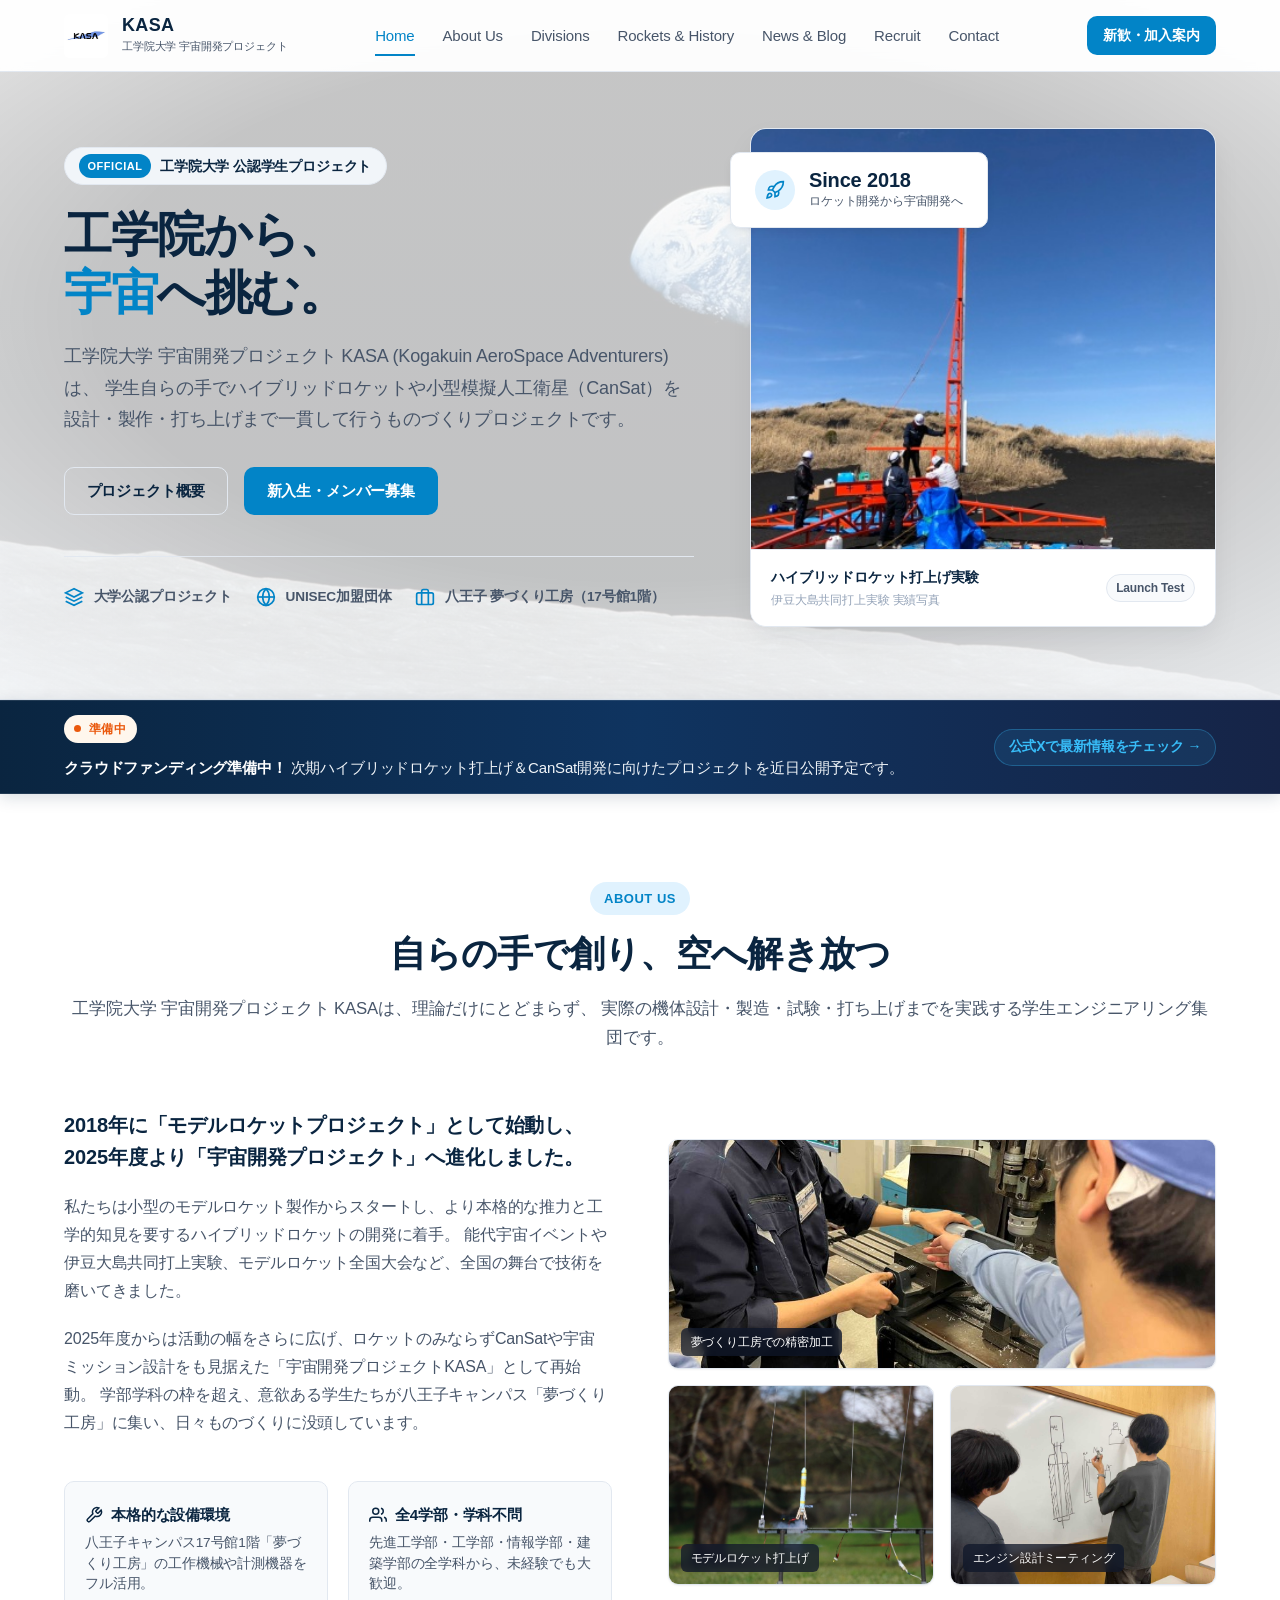
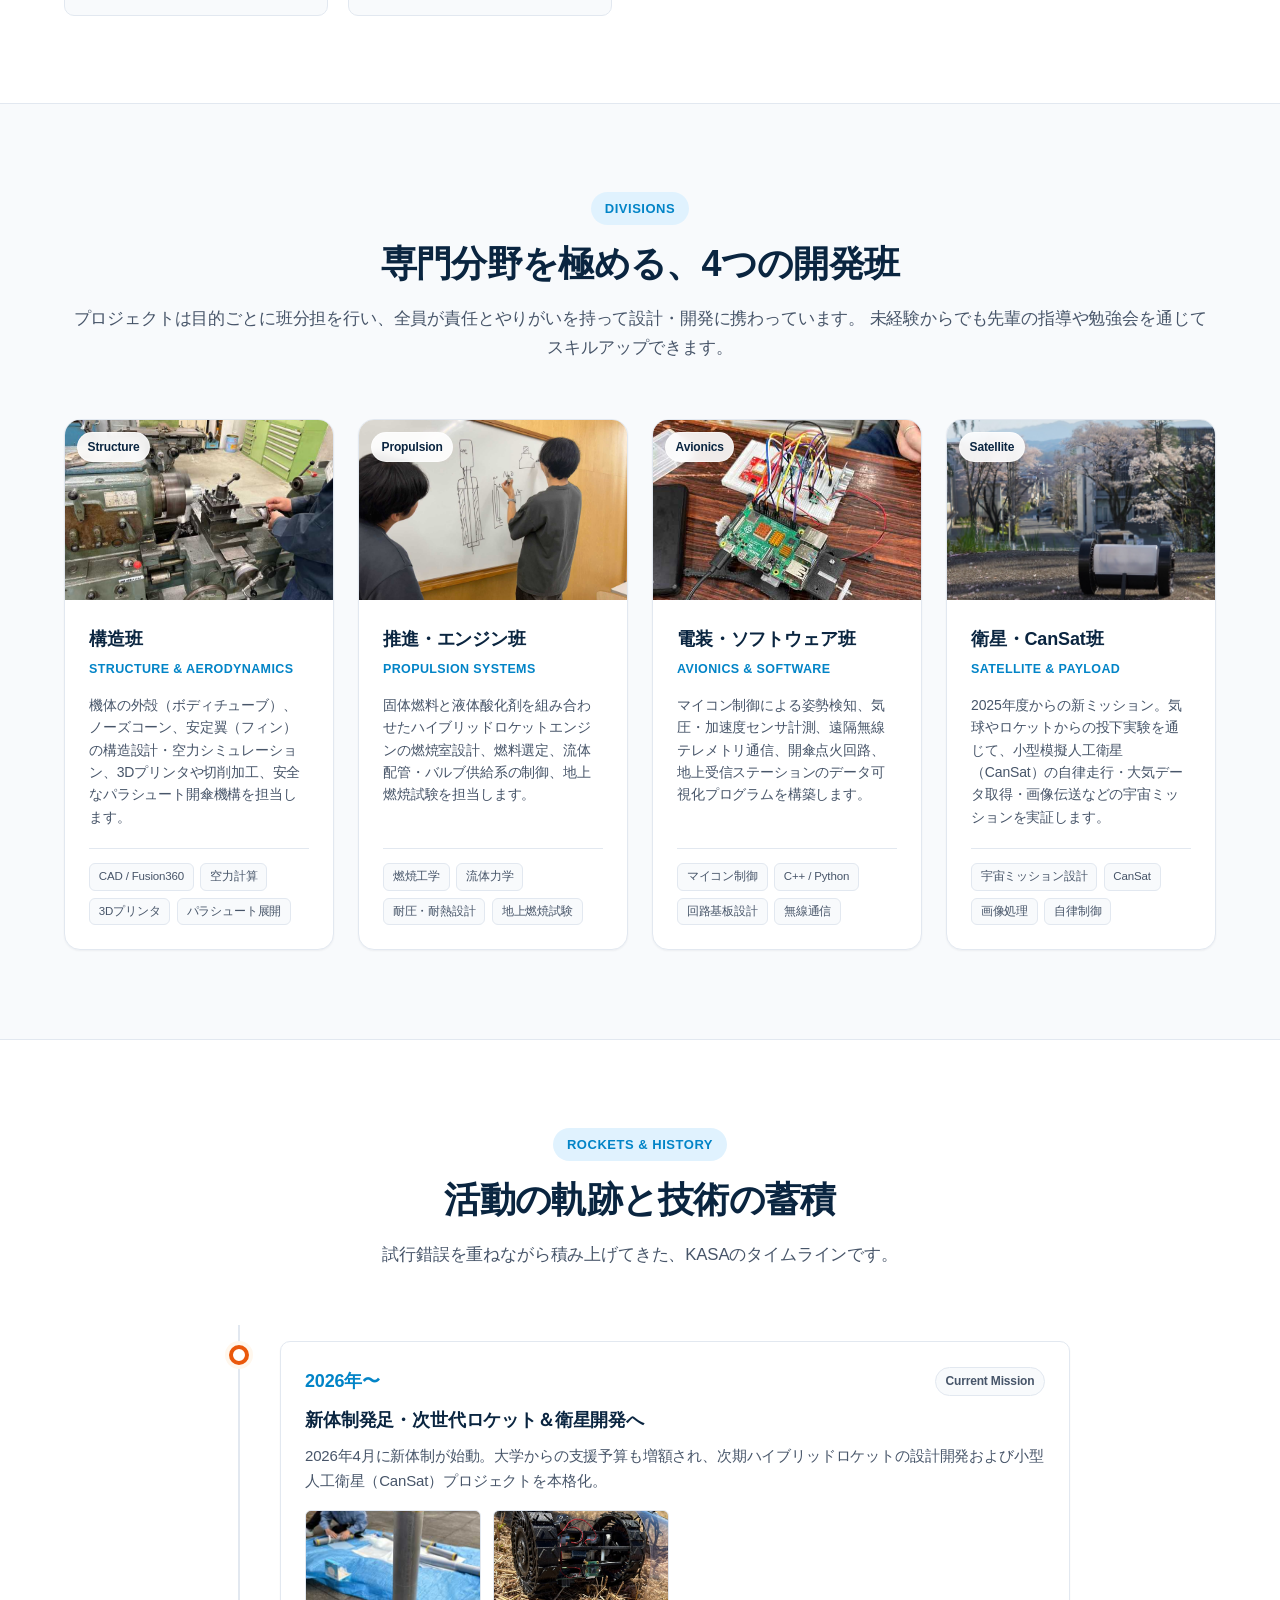
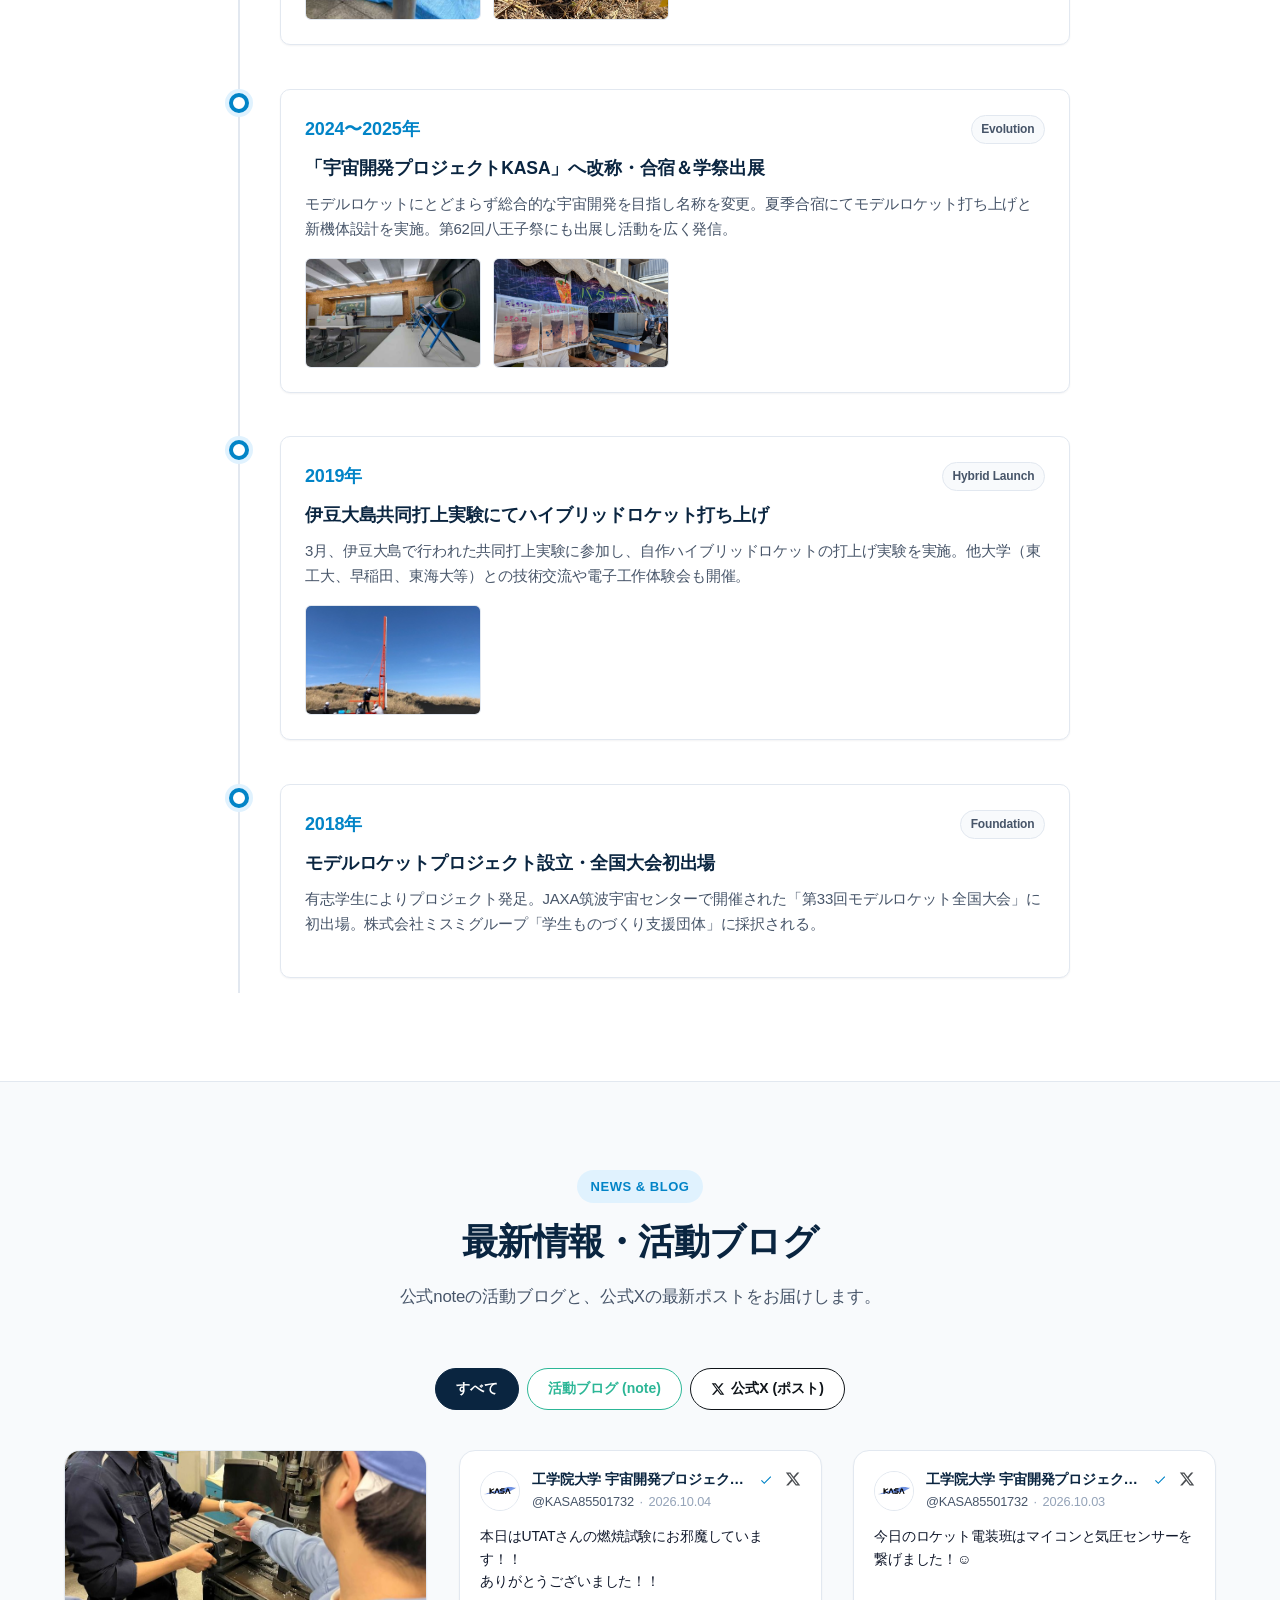
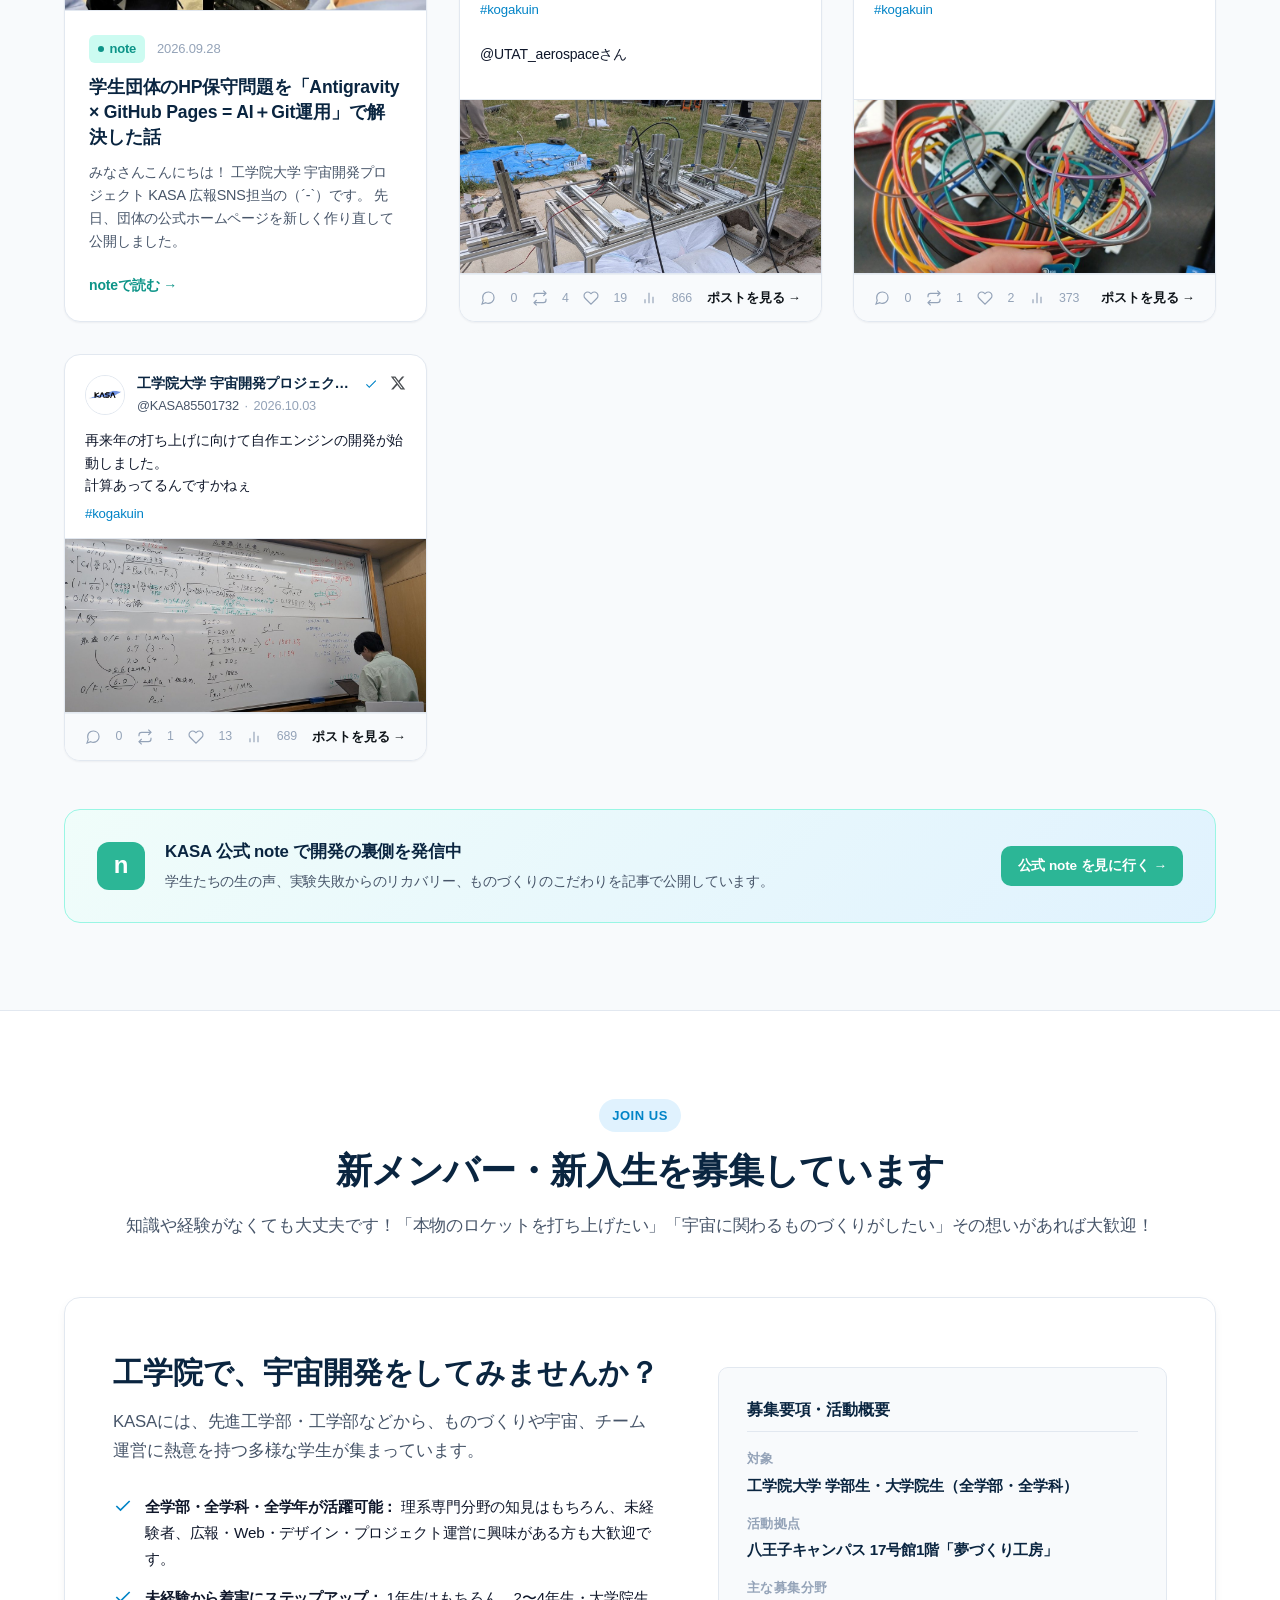
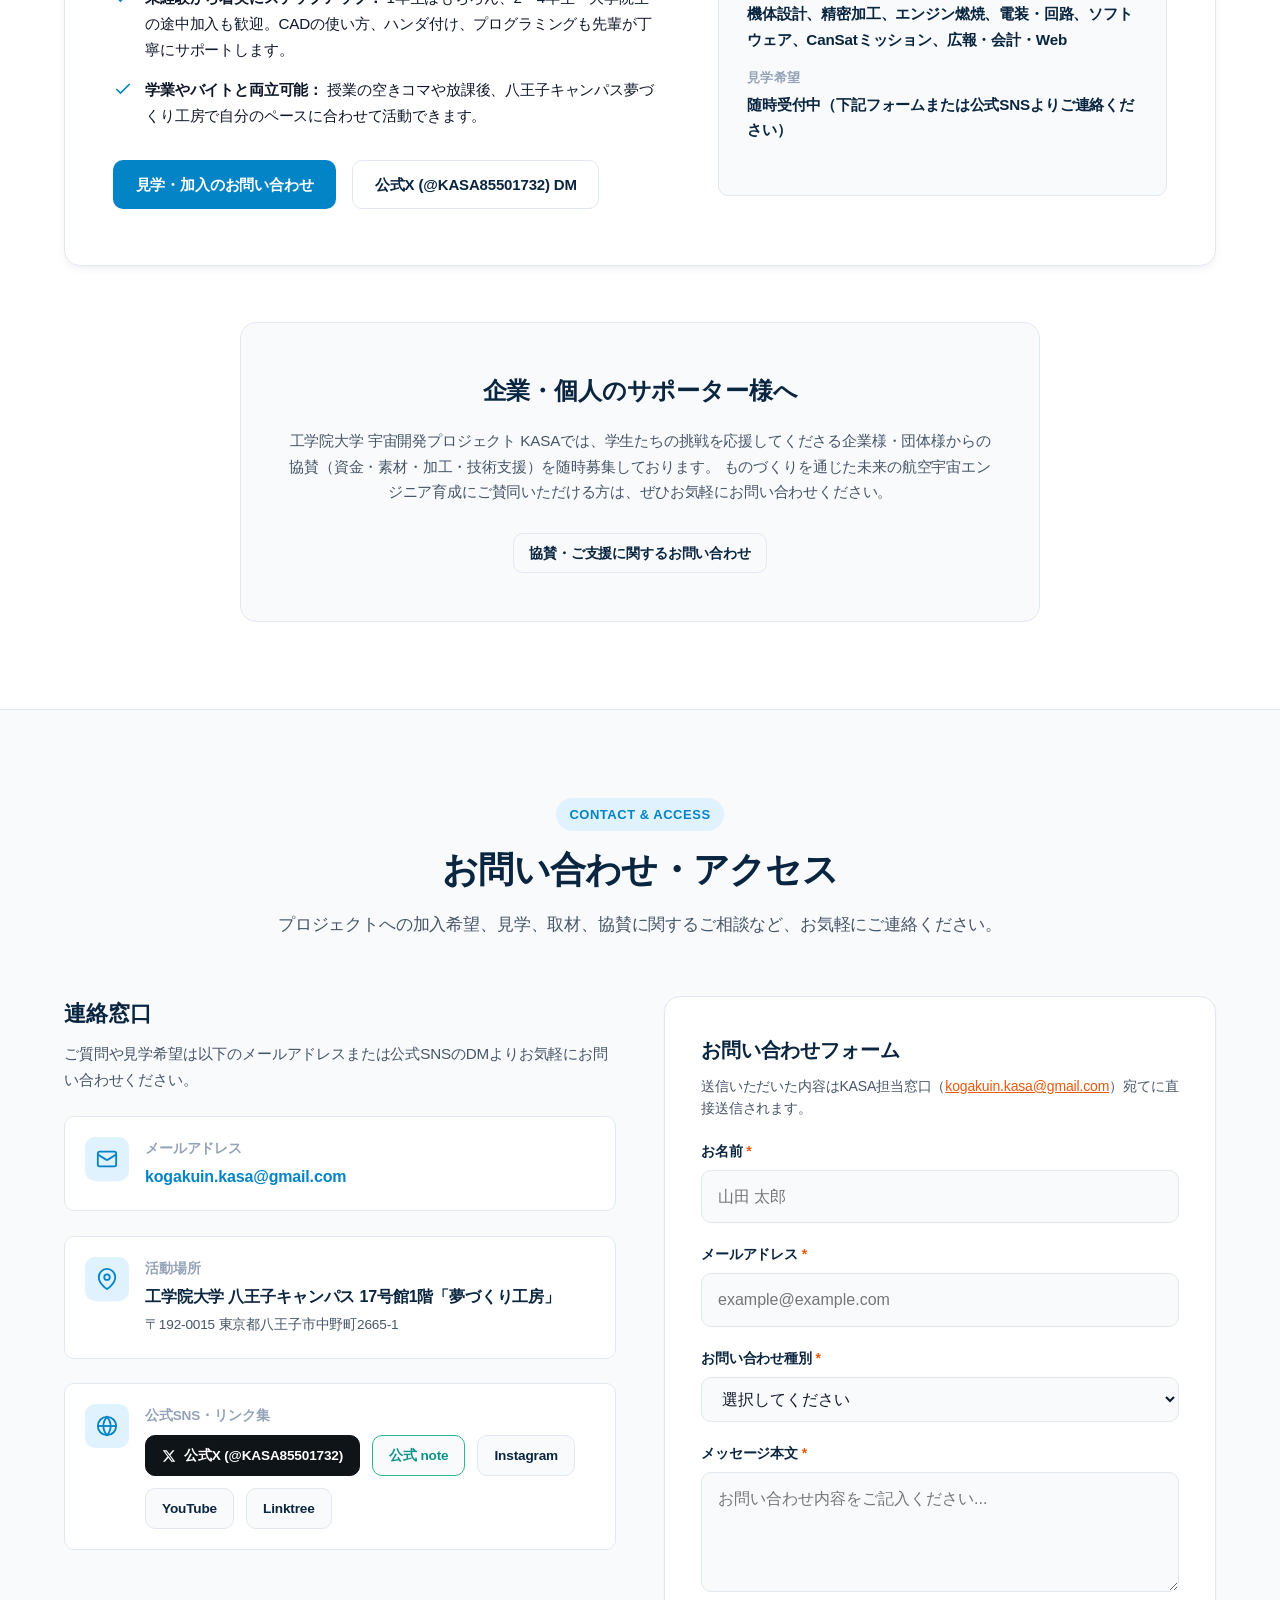
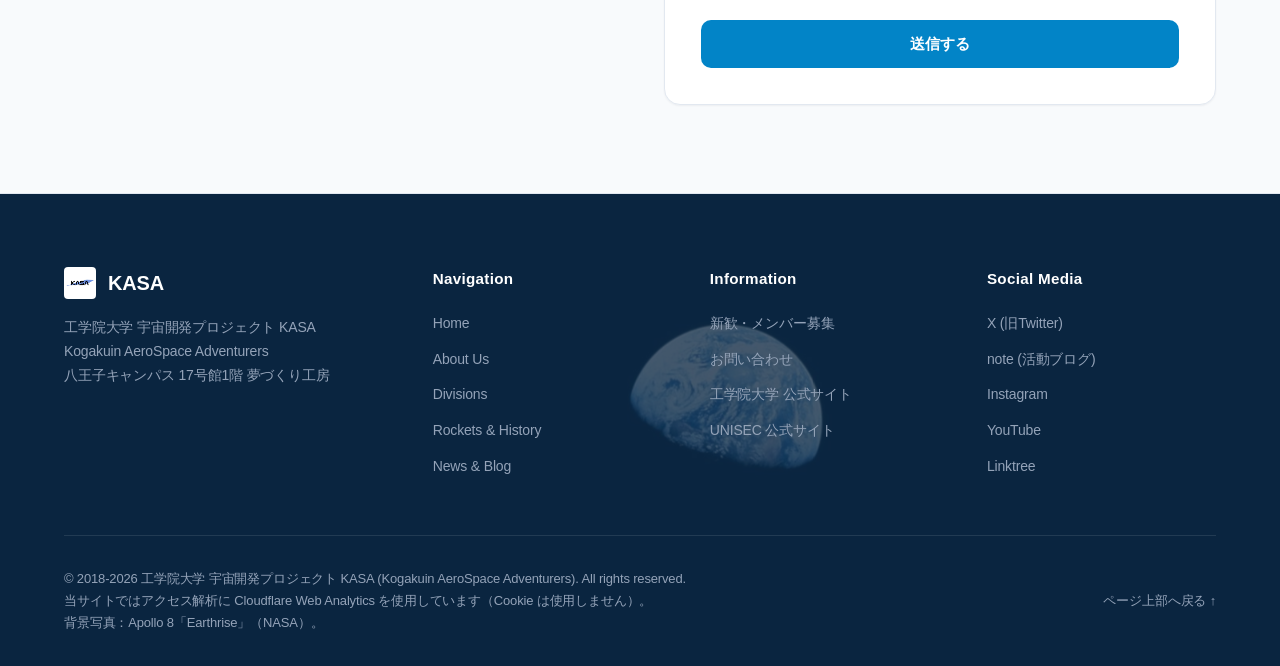
==== commit d608f136: "Xの最新ポスト3件を更新（10/4 UTAT見学、10/3 電装班、10/3 自作エンジン）" ====
--- a/index.html
+++ b/index.html
@@ -14,36 +14,50 @@
   <link rel="canonical" href="https://kogakuin-kasa.github.io/Homepage/">
   <meta name="google-site-verification" content="50pHejcUz2tNm6KC64peGvhKu09fayoUeTcWGyj_zXg">
   <script type="application/ld+json">
-  {
-    "@context": "https://schema.org",
-    "@type": "Organization",
-    "name": "工学院大学 宇宙開発プロジェクト KASA",
-    "alternateName": [
-      "KASA",
-      "Kogakuin AeroSpace Adventurers"
-    ],
-    "url": "https://kogakuin-kasa.github.io/Homepage/",
-    "logo": "https://kogakuin-kasa.github.io/Homepage/assets/images/kasa_logo.png",
-    "foundingDate": "2018",
-    "parentOrganization": {
-      "@type": "CollegeOrUniversity",
-      "name": "工学院大学",
-      "url": "https://www.kogakuin.ac.jp/"
+  [
+    {
+      "@context": "https://schema.org",
+      "@type": "WebSite",
+      "name": "工学院大学 宇宙開発プロジェクト KASA",
+      "alternateName": [
+        "KASA",
+        "工学院大学KASA",
+        "Kogakuin AeroSpace Adventurers"
+      ],
+      "url": "https://kogakuin-kasa.github.io/Homepage/"
     },
-    "sameAs": [
-      "https://x.com/KASA85501732",
-      "https://note.com/kasa_kogakuin",
-      "https://www.instagram.com/kasa_rocket/",
-      "https://www.youtube.com/@KASA_Rocket",
-      "https://linktr.ee/kasa_rocket"
-    ]
-  }
+    {
+      "@context": "https://schema.org",
+      "@type": "Organization",
+      "name": "工学院大学 宇宙開発プロジェクト KASA",
+      "alternateName": [
+        "KASA",
+        "Kogakuin AeroSpace Adventurers"
+      ],
+      "url": "https://kogakuin-kasa.github.io/Homepage/",
+      "logo": "https://kogakuin-kasa.github.io/Homepage/assets/images/kasa_logo.png",
+      "foundingDate": "2018",
+      "parentOrganization": {
+        "@type": "CollegeOrUniversity",
+        "name": "工学院大学",
+        "url": "https://www.kogakuin.ac.jp/"
+      },
+      "sameAs": [
+        "https://x.com/KASA85501732",
+        "https://note.com/kasa_kogakuin",
+        "https://www.instagram.com/kasa_rocket/",
+        "https://www.youtube.com/@KASA_Rocket",
+        "https://linktr.ee/kasa_rocket"
+      ]
+    }
+  ]
   </script>
   <meta name="keywords"
     content="工学院大学, KASA, 宇宙開発プロジェクト, モデルロケット, ハイブリッドロケット, CanSat, 夢づくり工房, UNISEC, 能代宇宙イベント, 種子島ロケットコンテスト">
 
   <!-- OGP / Social Meta -->
   <meta property="og:type" content="website">
+  <meta property="og:site_name" content="工学院大学 宇宙開発プロジェクト KASA">
   <meta property="og:title" content="工学院大学 宇宙開発プロジェクト KASA | 公式ウェブサイト">
   <meta property="og:description"
     content="工学院大学公認学生プロジェクト「宇宙開発プロジェクトKASA (Kogakuin AeroSpace Adventurers)」の公式ホームページ。ハイブリッドロケットや小型模擬人工衛星（CanSat）の開発・打ち上げ、新歓・メンバー募集、活動実績をご紹介します。">
@@ -53,8 +67,12 @@
   <meta name="twitter:card" content="summary_large_image">
   <meta name="twitter:site" content="@KASA85501732">
 
-  <!-- Favicon -->
-  <link rel="icon" type="image/jpeg" href="./favicon.jpg">
+  <!-- Favicon（Google検索・各種ブラウザ・スマートフォン対応） -->
+  <link rel="icon" href="./favicon.ico" sizes="48x48">
+  <link rel="icon" type="image/png" sizes="48x48" href="./favicon-48x48.png">
+  <link rel="icon" type="image/png" sizes="96x96" href="./favicon-96x96.png">
+  <link rel="icon" type="image/png" sizes="192x192" href="./favicon-192x192.png">
+  <link rel="apple-touch-icon" sizes="180x180" href="./apple-touch-icon.png">
 
   <!-- Google Fonts (Plus Jakarta Sans, Inter, Noto Sans JP) -->
   <link rel="preconnect" href="https://fonts.googleapis.com">
@@ -508,7 +526,7 @@
           <div id="noteArticlesContainer" style="display: contents;"></div>
 
           <!-- 公式X：直近3件（新しい順） -->
-          <!-- 1. Xポスト (2026.09.26) -->
+          <!-- 1. Xポスト (2026.10.04) -->
           <article class="news-card card-x fade-init delay-1" data-category="x">
             <div class="x-card-header">
               <img src="./assets/images/kasa_icon.png" alt="KASA公式Xアイコン" class="x-card-avatar">
@@ -522,10 +540,10 @@
                 <div class="x-card-subline">
                   <span class="x-card-handle">@KASA85501732</span>
                   <span class="x-card-dot">·</span>
-                  <time class="x-card-time" datetime="2026-09-26">2026.09.26</time>
-                </div>
-              </div>
-              <a href="https://x.com/KASA85501732/status/2103755133532438905" target="_blank" rel="noopener noreferrer"
+                  <time class="x-card-time" datetime="2026-10-04">2026.10.04</time>
+                </div>
+              </div>
+              <a href="https://x.com/KASA85501732/status/2106636692123971963" target="_blank" rel="noopener noreferrer"
                 class="x-card-logo" aria-label="Xでポストを開く" title="Xでこのポストを開く">
                 <svg viewBox="0 0 24 24" width="16" height="16" fill="currentColor">
                   <path
@@ -537,16 +555,16 @@
 
             <div class="x-card-content">
               <p class="x-card-text">
-                燃焼架台の増設ひとまず完了！<br>
-                まだまだやることが…<br>
-                何事も一つずつですね〜<br>
-                <span class="x-hashtags">#kogakuin</span>
+                本日はUTATさんの燃焼試験にお邪魔しています！！<br>
+                ありがとうございました！！<br>
+                <span class="x-hashtags">#kogakuin</span><br>
+                @UTAT_aerospaceさん
               </p>
             </div>
 
             <div class="x-card-media-wrapper">
-              <img src="./assets/images/x_post_20260926.jpg" alt="アルミフレームで組んだ増設中の燃焼架台" class="x-card-img"
-                data-preview-img="./assets/images/x_post_20260926.jpg" data-title="燃焼架台の増設" data-desc="">
+              <img src="./assets/images/x_post_20261004.jpg" alt="UTATの燃焼試験スタンド見学" class="x-card-img"
+                data-preview-img="./assets/images/x_post_20261004.jpg" data-title="UTAT燃焼試験見学" data-desc="東京大学UTATのハイブリッドロケット燃焼試験を見学させていただきました。">
             </div>
 
             <div class="x-card-footer">
@@ -567,7 +585,7 @@
                     <path d="M21 13v2a4 4 0 0 1-4 4H3"></path>
                   </svg>
                 </span>
-                <span class="x-count">1</span>
+                <span class="x-count">4</span>
                 <span class="x-action-item action-like" title="いいね">
                   <svg viewBox="0 0 24 24" width="16" height="16" fill="none" stroke="currentColor" stroke-width="1.75">
                     <path
@@ -575,22 +593,22 @@
                     </path>
                   </svg>
                 </span>
-                <span class="x-count">8</span>
+                <span class="x-count">19</span>
                 <span class="x-action-item" title="表示回数">
                   <svg viewBox="0 0 24 24" width="16" height="16" fill="none" stroke="currentColor" stroke-width="1.75">
                     <path d="M18 20V10M12 20V4M6 20v-6"></path>
                   </svg>
                 </span>
-                <span class="x-count">384</span>
-              </div>
-              <a href="https://x.com/KASA85501732/status/2103755133532438905" target="_blank" rel="noopener noreferrer"
+                <span class="x-count">866</span>
+              </div>
+              <a href="https://x.com/KASA85501732/status/2106636692123971963" target="_blank" rel="noopener noreferrer"
                 class="x-card-link" title="当該ポストを開く">
                 ポストを見る &rarr;
               </a>
             </div>
           </article>
 
-          <!-- 2. Xポスト (2026.09.20) -->
+          <!-- 2. Xポスト (2026.10.03 電装班) -->
           <article class="news-card card-x fade-init delay-2" data-category="x">
             <div class="x-card-header">
               <img src="./assets/images/kasa_icon.png" alt="KASA公式Xアイコン" class="x-card-avatar">
@@ -604,10 +622,10 @@
                 <div class="x-card-subline">
                   <span class="x-card-handle">@KASA85501732</span>
                   <span class="x-card-dot">·</span>
-                  <time class="x-card-time" datetime="2026-09-20">2026.09.20</time>
-                </div>
-              </div>
-              <a href="https://x.com/KASA85501732/status/2101437974760333444" target="_blank" rel="noopener noreferrer"
+                  <time class="x-card-time" datetime="2026-10-03">2026.10.03</time>
+                </div>
+              </div>
+              <a href="https://x.com/KASA85501732/status/2106307782995824660" target="_blank" rel="noopener noreferrer"
                 class="x-card-logo" aria-label="Xでポストを開く" title="Xでこのポストを開く">
                 <svg viewBox="0 0 24 24" width="16" height="16" fill="currentColor">
                   <path
@@ -619,15 +637,15 @@
 
             <div class="x-card-content">
               <p class="x-card-text">
-                燃焼架台の増設と工房の片付けを行いました！<br>
-                良い成果は良い環境から、今後も頑張ります！<br>
+                今日のロケット電装班はマイコンと気圧センサーを繋げました！☺<br>
+                <br>
                 <span class="x-hashtags">#kogakuin</span>
               </p>
             </div>
 
             <div class="x-card-media-wrapper">
-              <img src="./assets/images/x_post_20260920.jpg" alt="燃焼架台増設・工房片付け" class="x-card-img"
-                data-preview-img="./assets/images/x_post_20260920.jpg" data-title="燃焼架台増設・工房整備" data-desc="">
+              <img src="./assets/images/x_post_20261003_avionics.jpg" alt="電装班のマイコンと気圧センサーの接続" class="x-card-img"
+                data-preview-img="./assets/images/x_post_20261003_avionics.jpg" data-title="電装班 マイコンとセンサー接続" data-desc="ロケット電装班にてマイコンと気圧センサーを接続した実験風景。">
             </div>
 
             <div class="x-card-footer">
@@ -648,7 +666,7 @@
                     <path d="M21 13v2a4 4 0 0 1-4 4H3"></path>
                   </svg>
                 </span>
-                <span class="x-count">2</span>
+                <span class="x-count">1</span>
                 <span class="x-action-item action-like" title="いいね">
                   <svg viewBox="0 0 24 24" width="16" height="16" fill="none" stroke="currentColor" stroke-width="1.75">
                     <path
@@ -656,22 +674,22 @@
                     </path>
                   </svg>
                 </span>
-                <span class="x-count">9</span>
+                <span class="x-count">2</span>
                 <span class="x-action-item" title="表示回数">
                   <svg viewBox="0 0 24 24" width="16" height="16" fill="none" stroke="currentColor" stroke-width="1.75">
                     <path d="M18 20V10M12 20V4M6 20v-6"></path>
                   </svg>
                 </span>
-                <span class="x-count">750</span>
-              </div>
-              <a href="https://x.com/KASA85501732/status/2101437974760333444" target="_blank" rel="noopener noreferrer"
+                <span class="x-count">373</span>
+              </div>
+              <a href="https://x.com/KASA85501732/status/2106307782995824660" target="_blank" rel="noopener noreferrer"
                 class="x-card-link" title="当該ポストを開く">
                 ポストを見る &rarr;
               </a>
             </div>
           </article>
 
-          <!-- 3. Xポスト (2026.09.12) -->
+          <!-- 3. Xポスト (2026.10.03 自作エンジン) -->
           <article class="news-card card-x fade-init delay-3" data-category="x">
             <div class="x-card-header">
               <img src="./assets/images/kasa_icon.png" alt="KASA公式Xアイコン" class="x-card-avatar">
@@ -685,10 +703,10 @@
                 <div class="x-card-subline">
                   <span class="x-card-handle">@KASA85501732</span>
                   <span class="x-card-dot">·</span>
-                  <time class="x-card-time" datetime="2026-09-12">2026.09.12</time>
-                </div>
-              </div>
-              <a href="https://x.com/KASA85501732/status/2098706920333078540" target="_blank" rel="noopener noreferrer"
+                  <time class="x-card-time" datetime="2026-10-03">2026.10.03</time>
+                </div>
+              </div>
+              <a href="https://x.com/KASA85501732/status/2106306296807145725" target="_blank" rel="noopener noreferrer"
                 class="x-card-logo" aria-label="Xでポストを開く" title="Xでこのポストを開く">
                 <svg viewBox="0 0 24 24" width="16" height="16" fill="currentColor">
                   <path
@@ -700,16 +718,15 @@
 
             <div class="x-card-content">
               <p class="x-card-text">
-                定例の全体MTG<br>
-                毎週土曜日は1N-215教室で12時半から基本的に活動を行ってます。<br>
-                興味のある方は是非<br>
+                再来年の打ち上げに向けて自作エンジンの開発が始動しました。<br>
+                計算あってるんですかねぇ<br>
                 <span class="x-hashtags">#kogakuin</span>
               </p>
             </div>
 
             <div class="x-card-media-wrapper">
-              <img src="./assets/images/x_post_20260912.jpg" alt="定例全体ミーティング" class="x-card-img"
-                data-preview-img="./assets/images/x_post_20260912.jpg" data-title="定例全体ミーティング" data-desc="">
+              <img src="./assets/images/x_post_20261003_engine.jpg" alt="ホワイトボードでの自作エンジン設計計算" class="x-card-img"
+                data-preview-img="./assets/images/x_post_20261003_engine.jpg" data-title="自作エンジン開発始動" data-desc="再来年の打上げに向けた推進班の自作エンジン設計・計算の議論。">
             </div>
 
             <div class="x-card-footer">
@@ -738,15 +755,15 @@
                     </path>
                   </svg>
                 </span>
-                <span class="x-count">6</span>
+                <span class="x-count">13</span>
                 <span class="x-action-item" title="表示回数">
                   <svg viewBox="0 0 24 24" width="16" height="16" fill="none" stroke="currentColor" stroke-width="1.75">
                     <path d="M18 20V10M12 20V4M6 20v-6"></path>
                   </svg>
                 </span>
-                <span class="x-count">352</span>
-              </div>
-              <a href="https://x.com/KASA85501732/status/2098706920333078540" target="_blank" rel="noopener noreferrer"
+                <span class="x-count">689</span>
+              </div>
+              <a href="https://x.com/KASA85501732/status/2106306296807145725" target="_blank" rel="noopener noreferrer"
                 class="x-card-link" title="当該ポストを開く">
                 ポストを見る &rarr;
               </a>
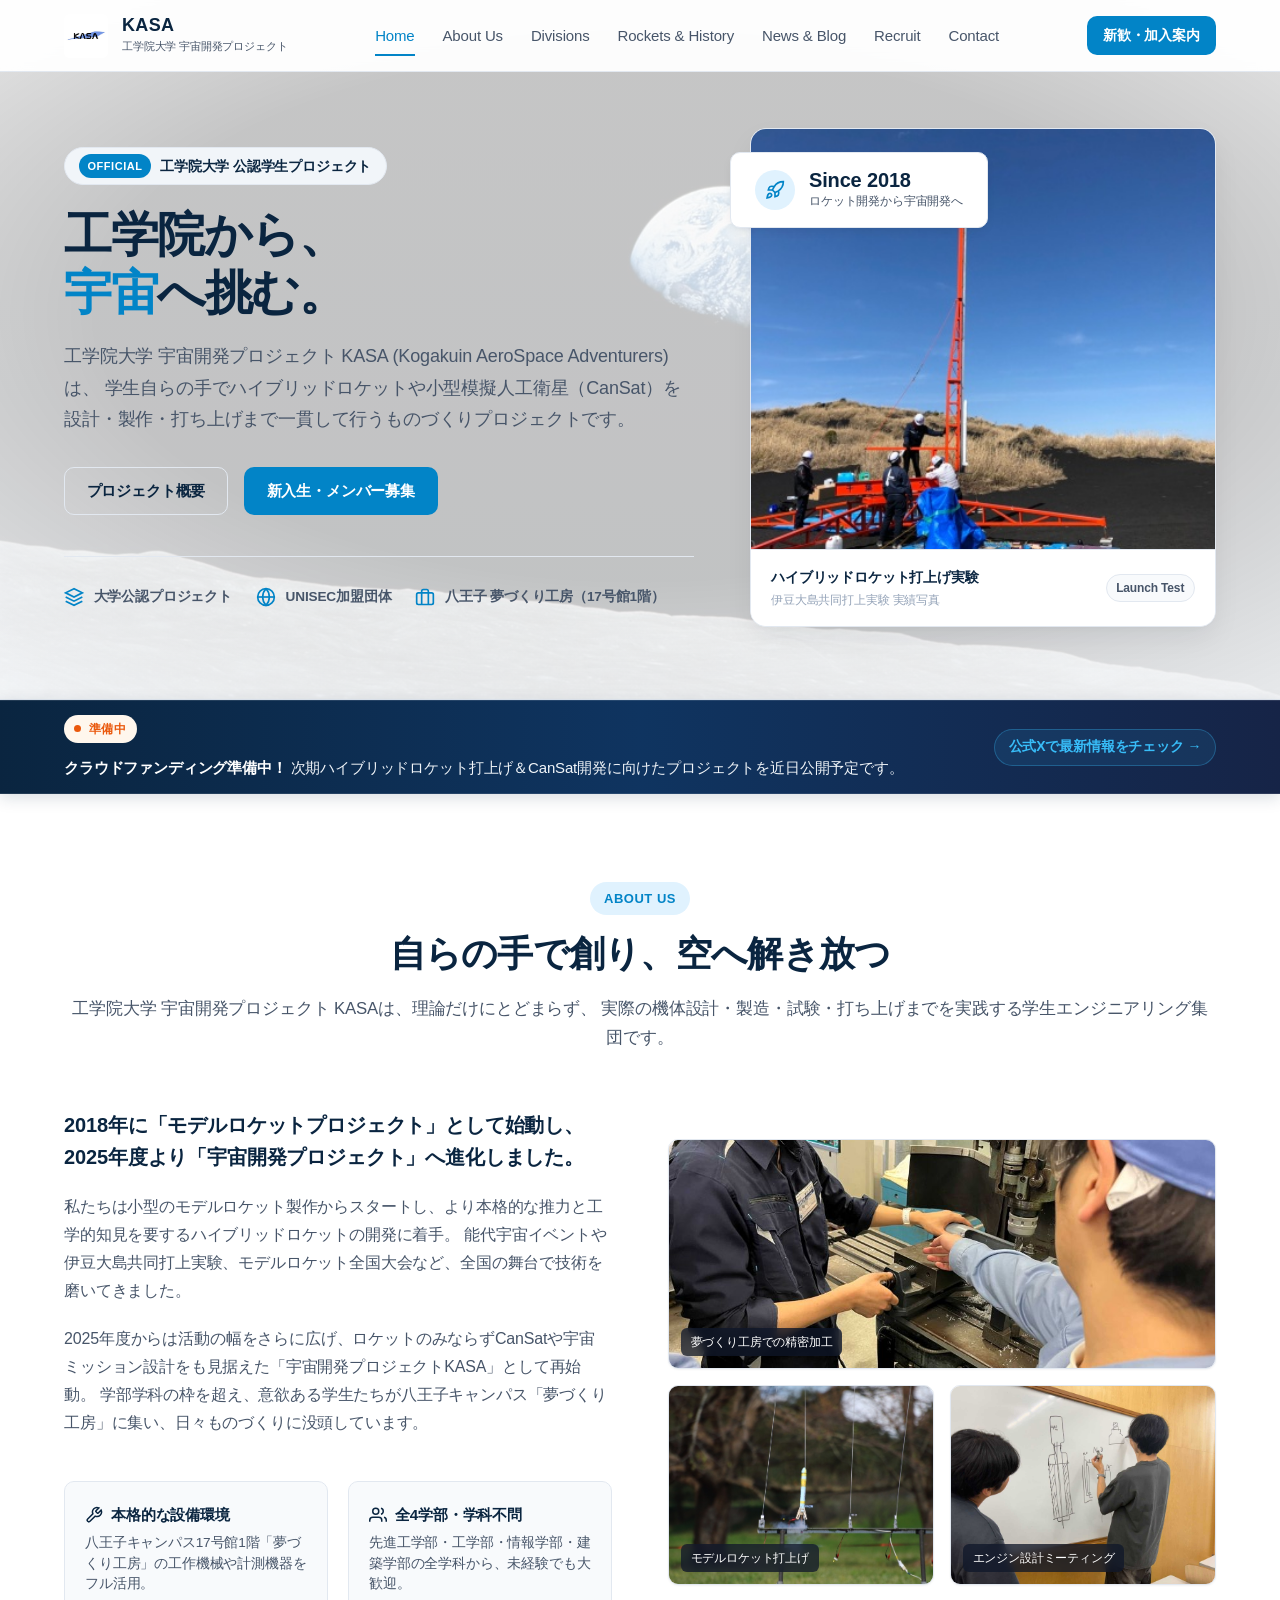
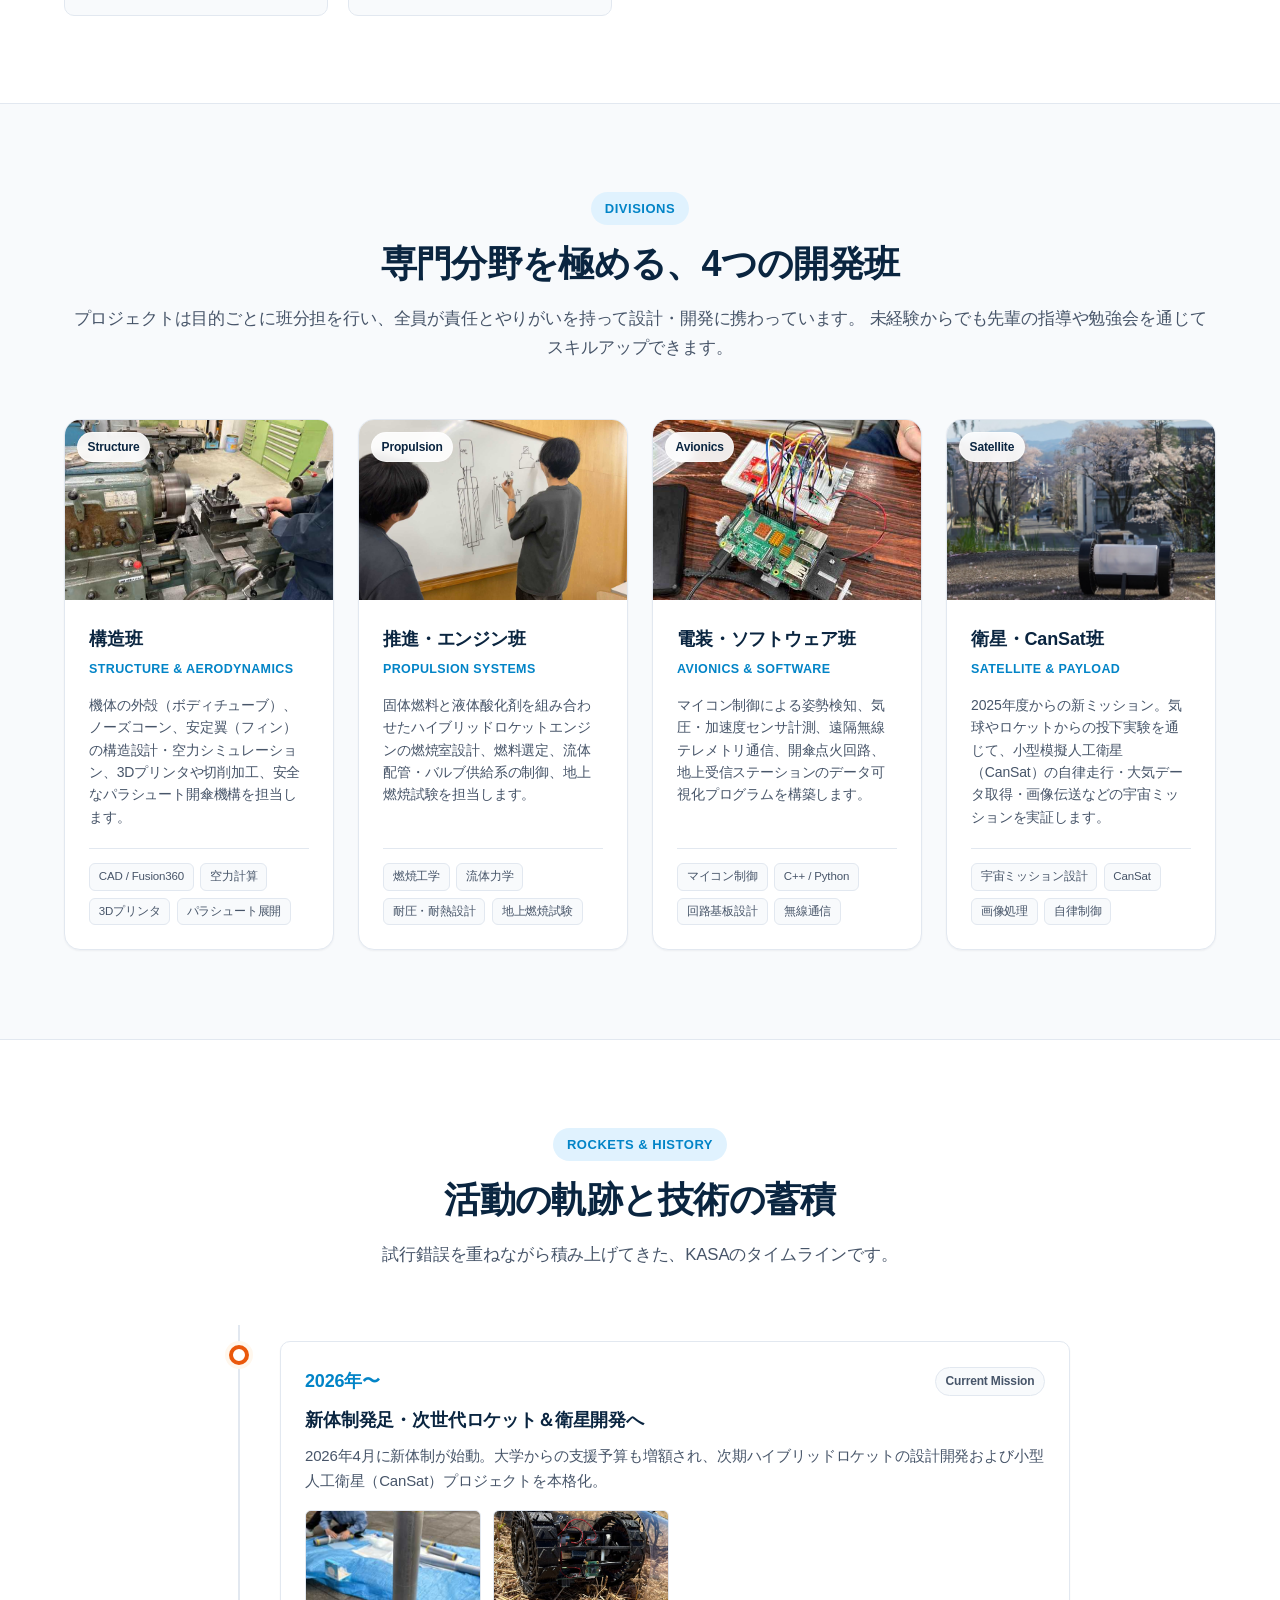
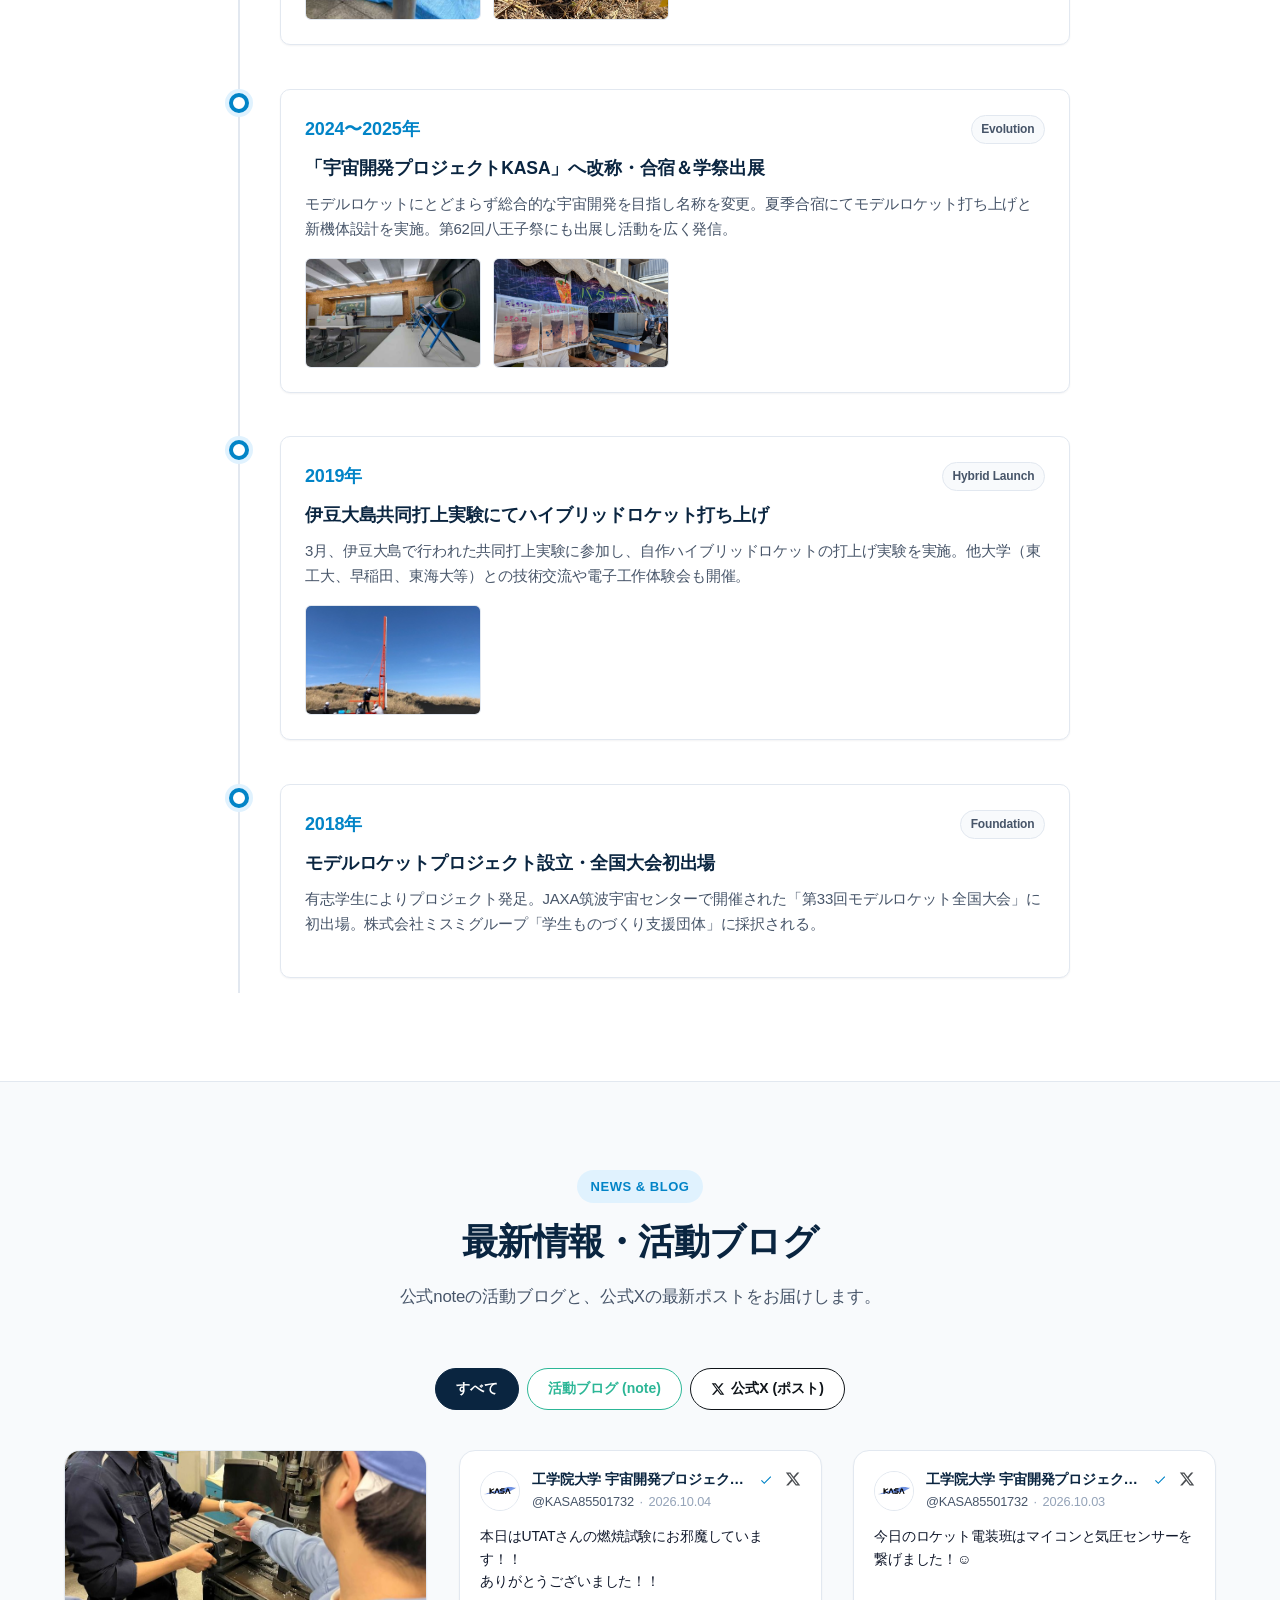
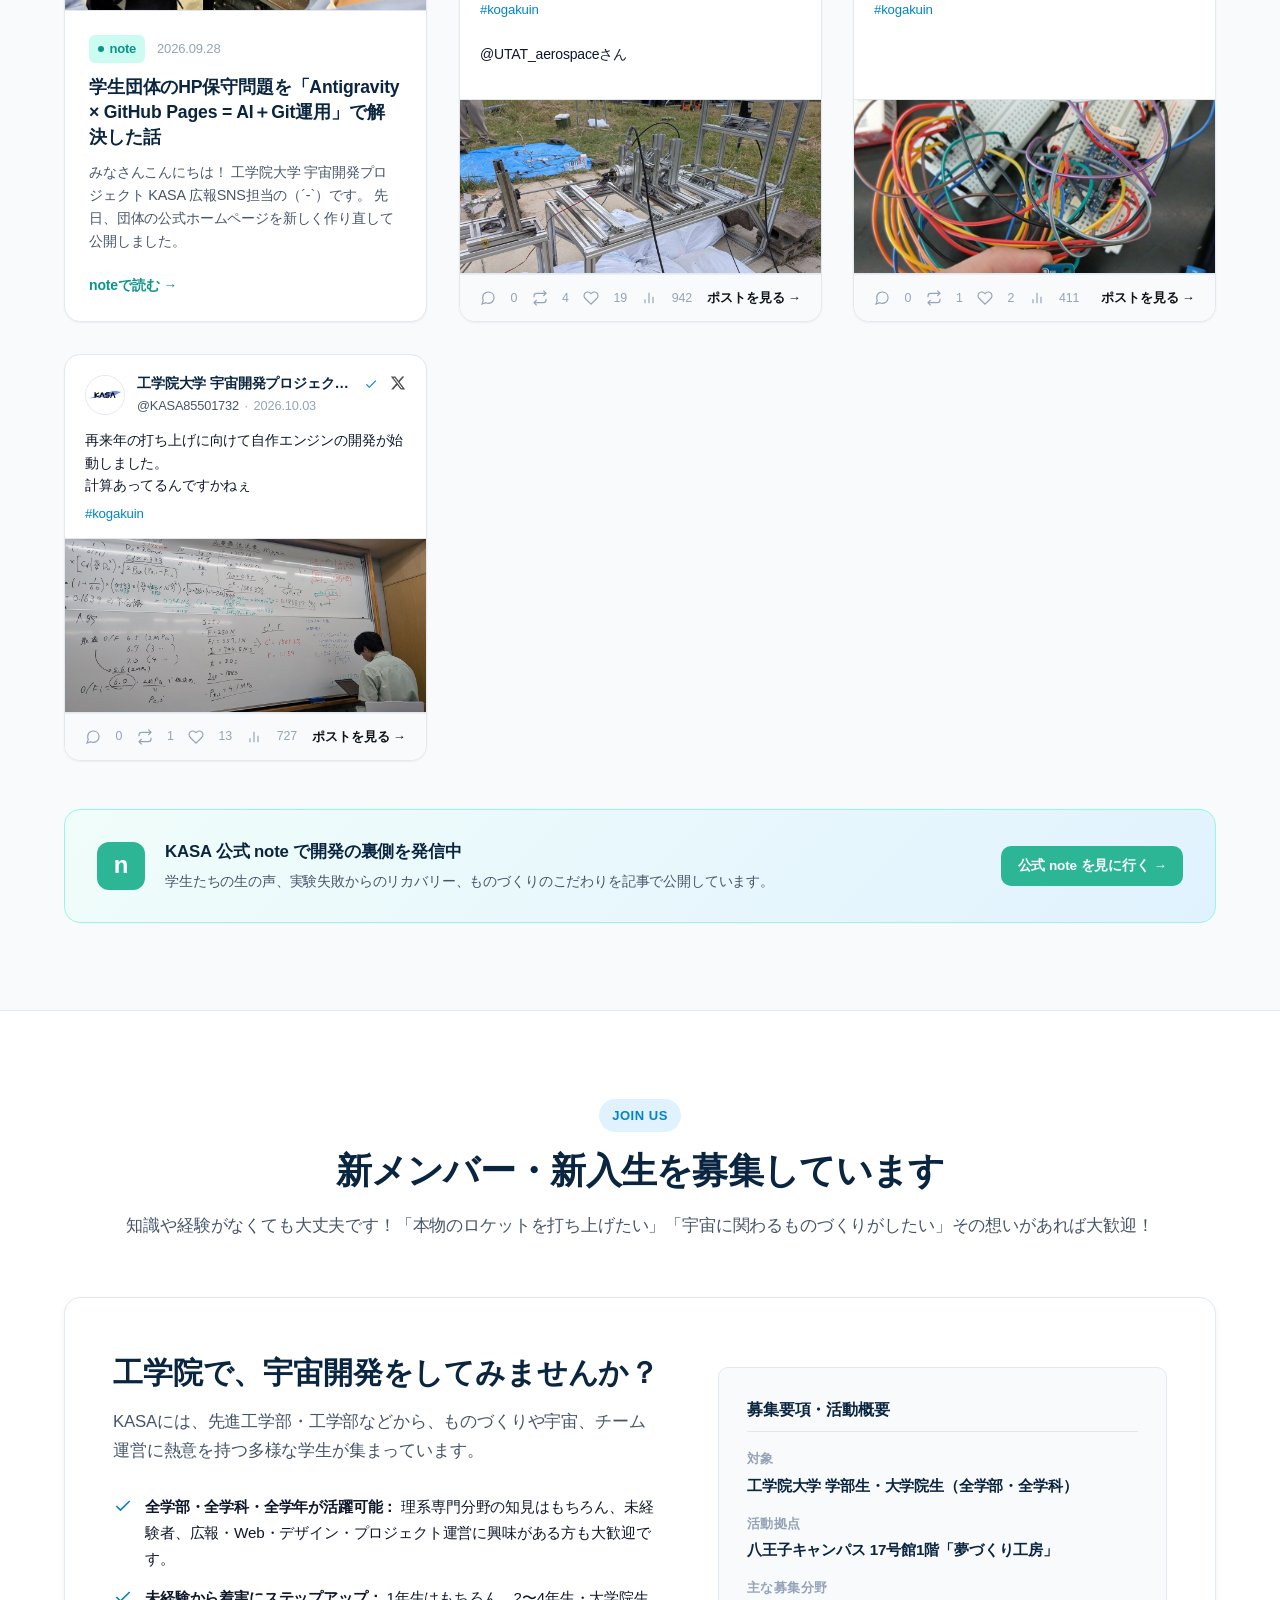
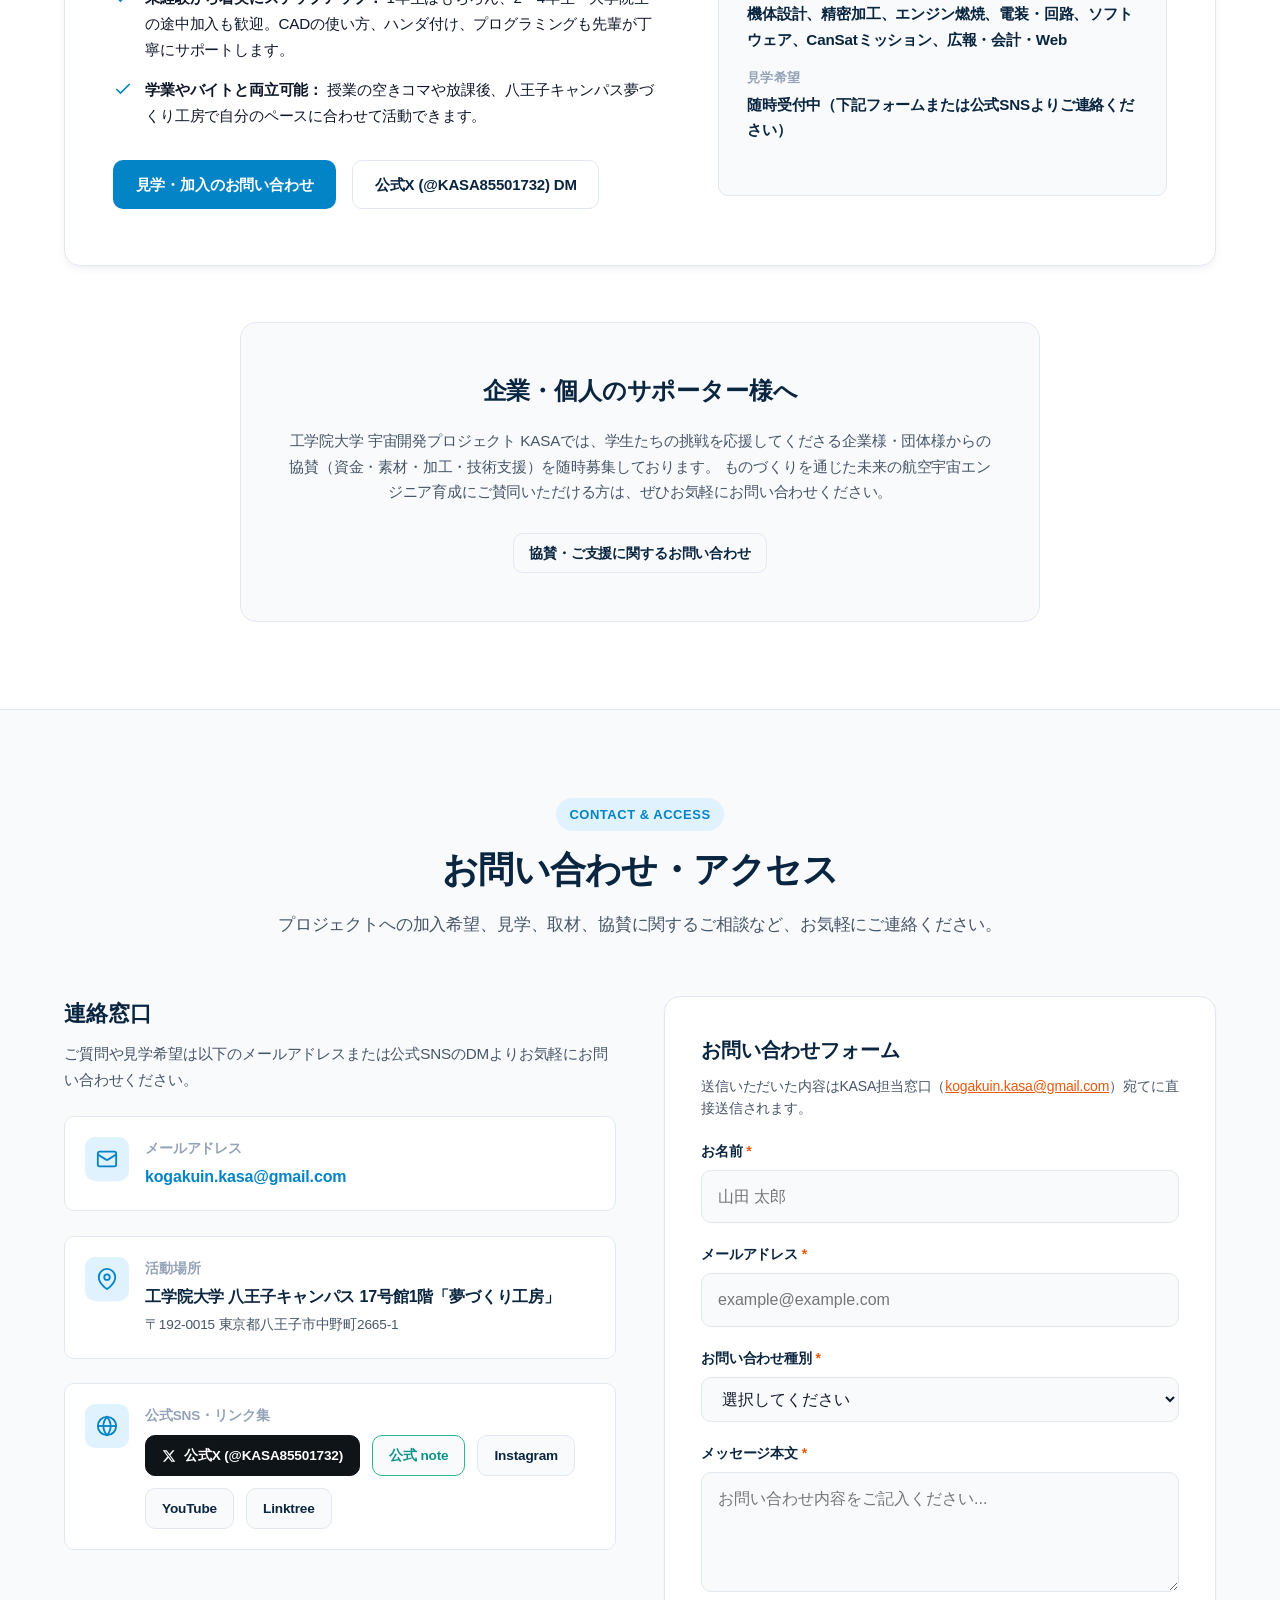
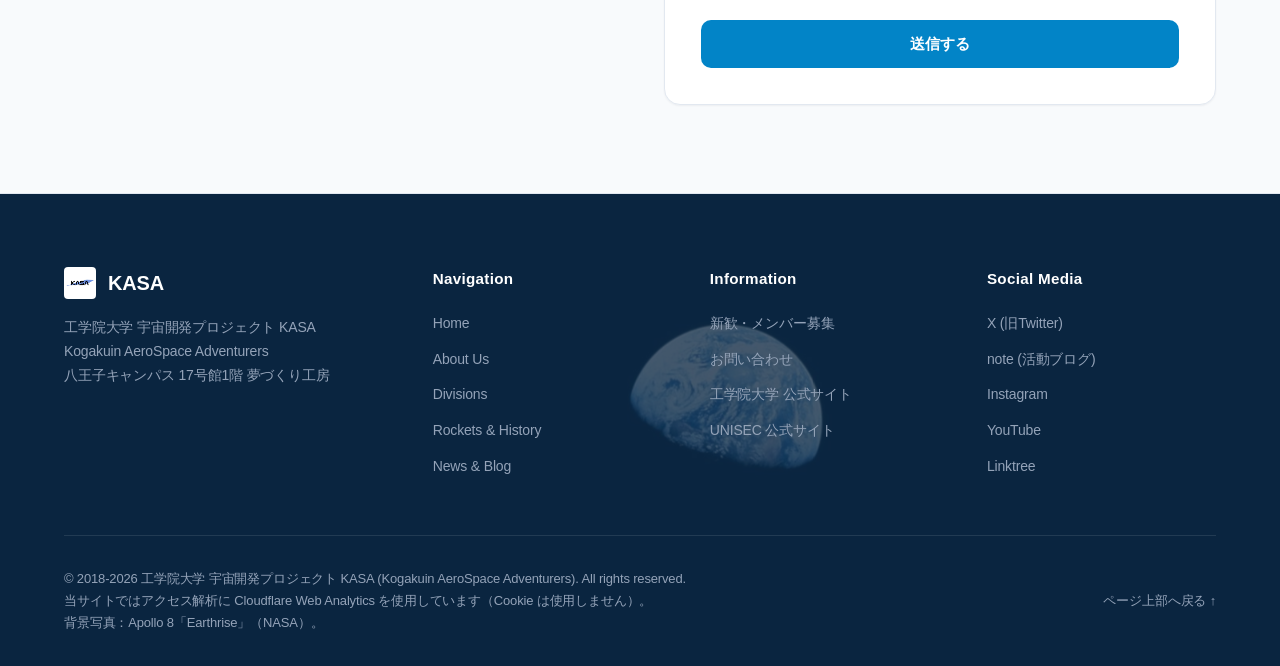
==== commit d868c18e: "X更新" ====
--- a/index.html
+++ b/index.html
@@ -599,7 +599,7 @@
                     <path d="M18 20V10M12 20V4M6 20v-6"></path>
                   </svg>
                 </span>
-                <span class="x-count">866</span>
+                <span class="x-count">942</span>
               </div>
               <a href="https://x.com/KASA85501732/status/2106636692123971963" target="_blank" rel="noopener noreferrer"
                 class="x-card-link" title="当該ポストを開く">
@@ -680,7 +680,7 @@
                     <path d="M18 20V10M12 20V4M6 20v-6"></path>
                   </svg>
                 </span>
-                <span class="x-count">373</span>
+                <span class="x-count">411</span>
               </div>
               <a href="https://x.com/KASA85501732/status/2106307782995824660" target="_blank" rel="noopener noreferrer"
                 class="x-card-link" title="当該ポストを開く">
@@ -761,7 +761,7 @@
                     <path d="M18 20V10M12 20V4M6 20v-6"></path>
                   </svg>
                 </span>
-                <span class="x-count">689</span>
+                <span class="x-count">727</span>
               </div>
               <a href="https://x.com/KASA85501732/status/2106306296807145725" target="_blank" rel="noopener noreferrer"
                 class="x-card-link" title="当該ポストを開く">
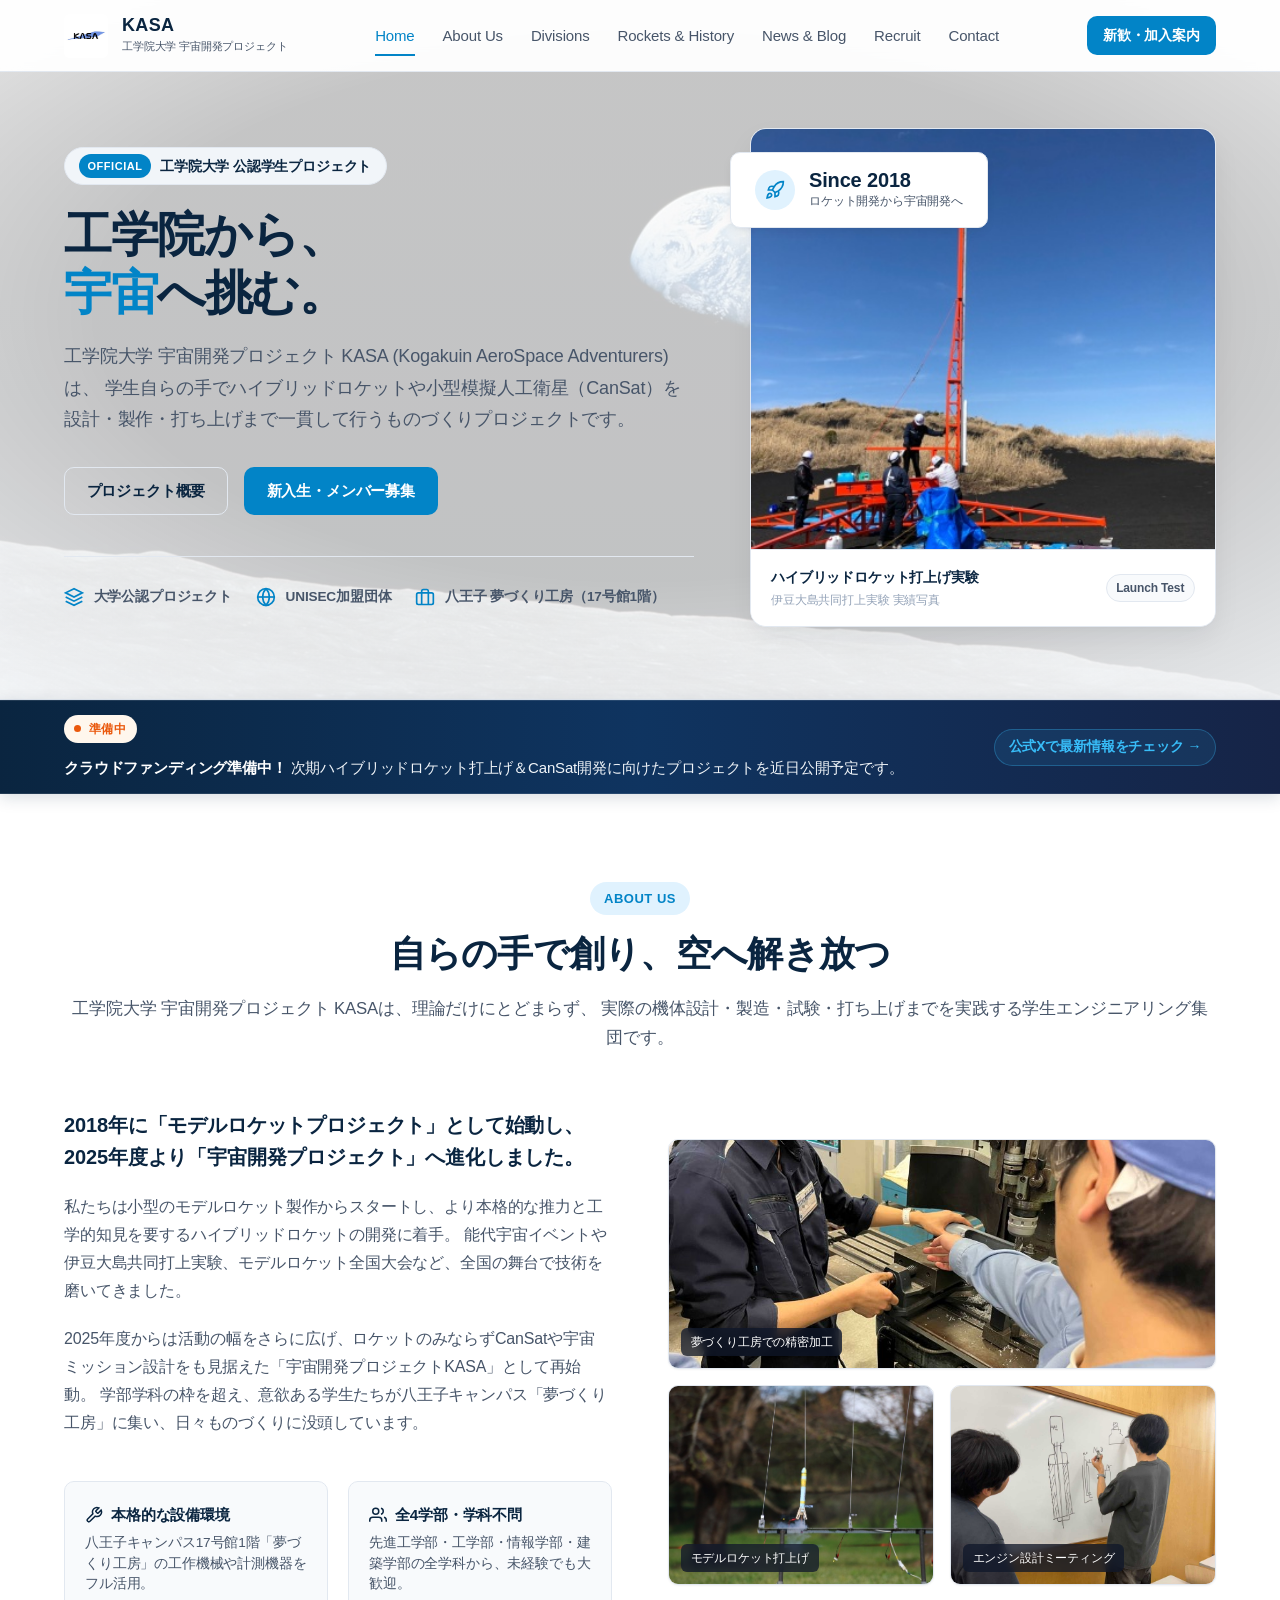
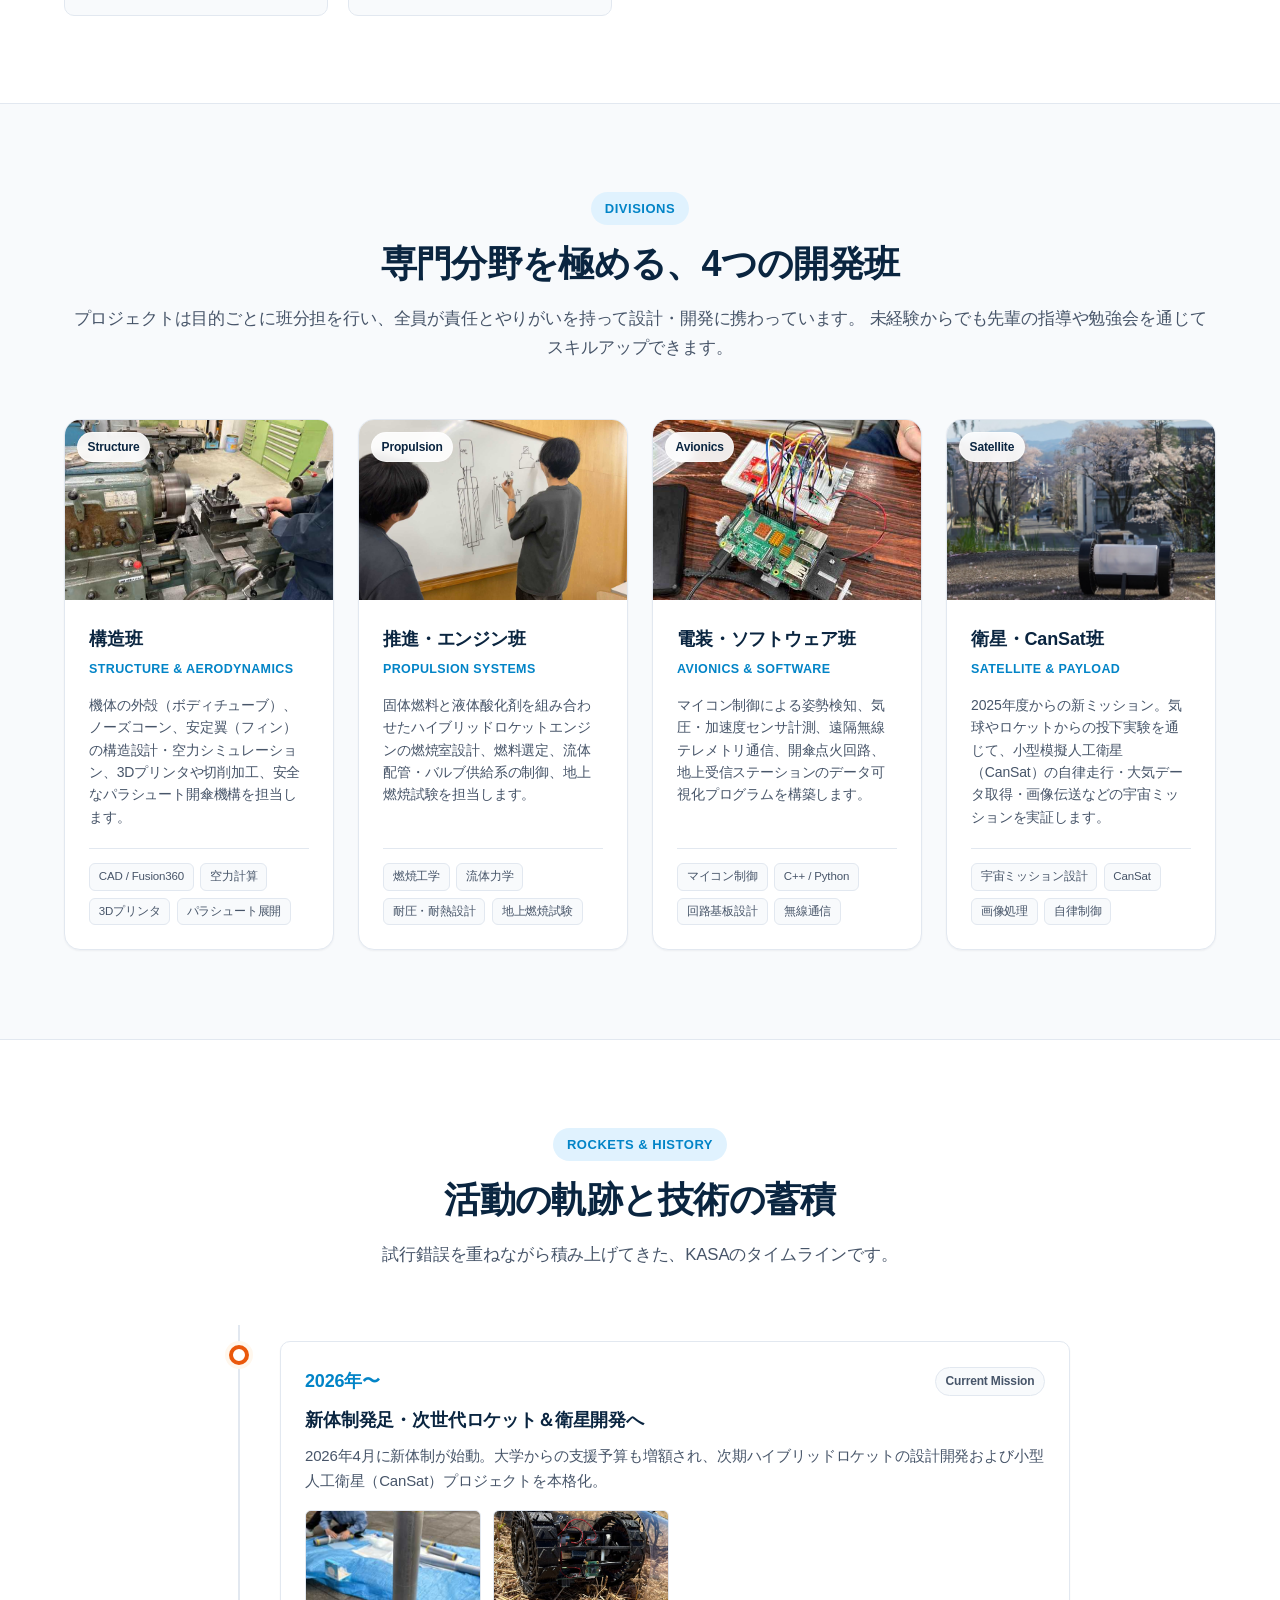
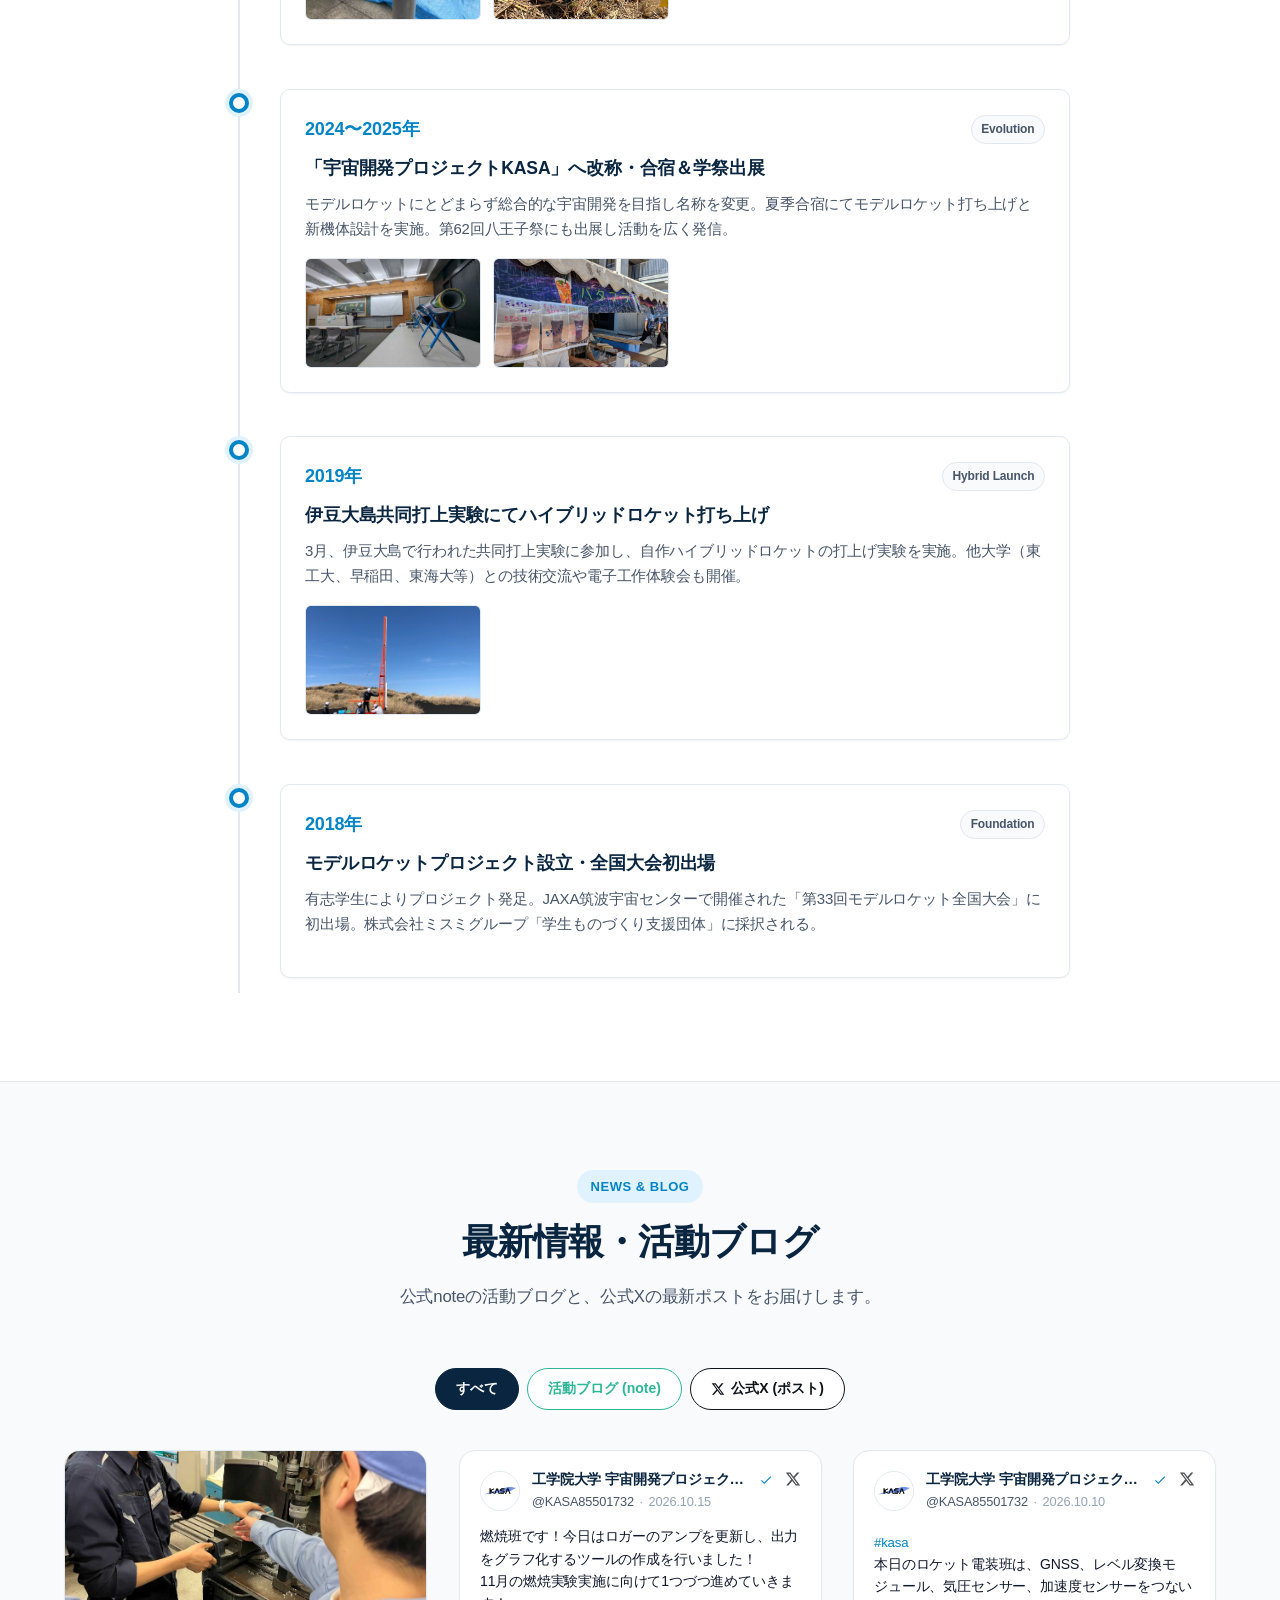
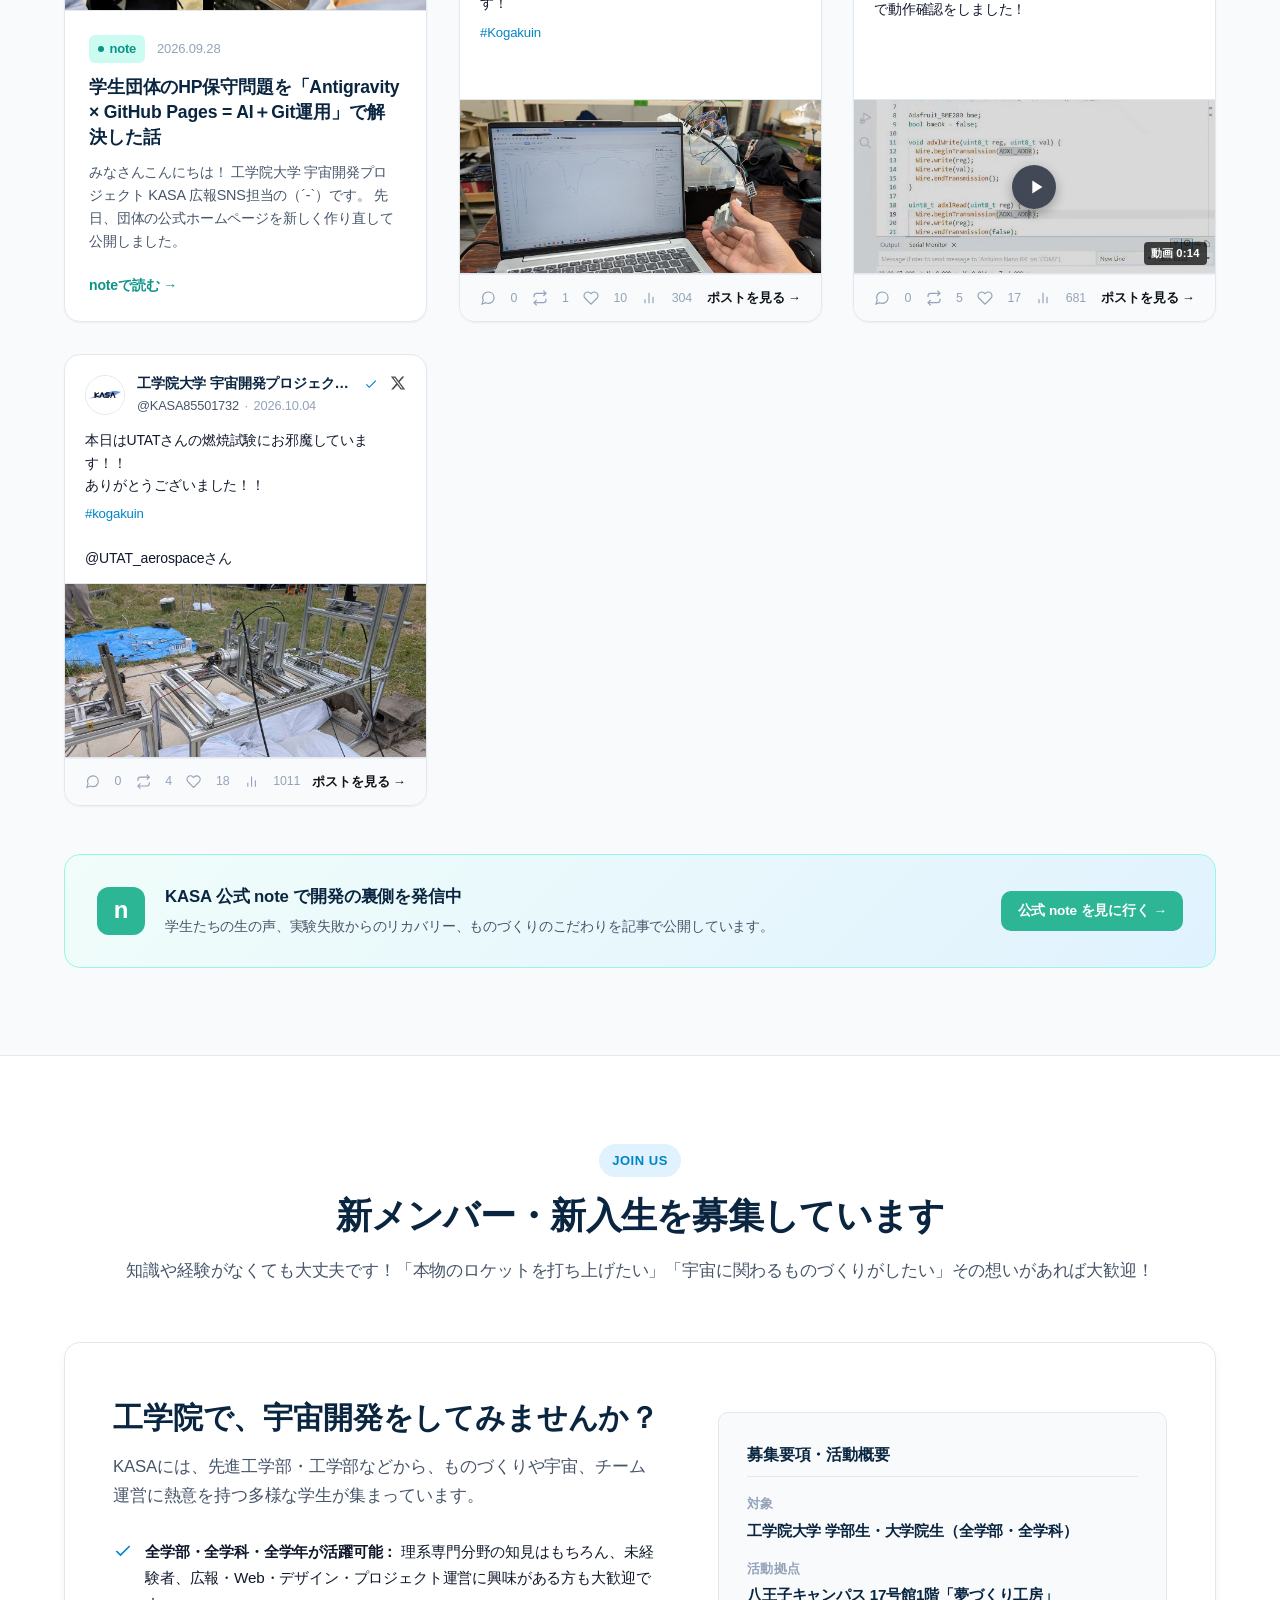
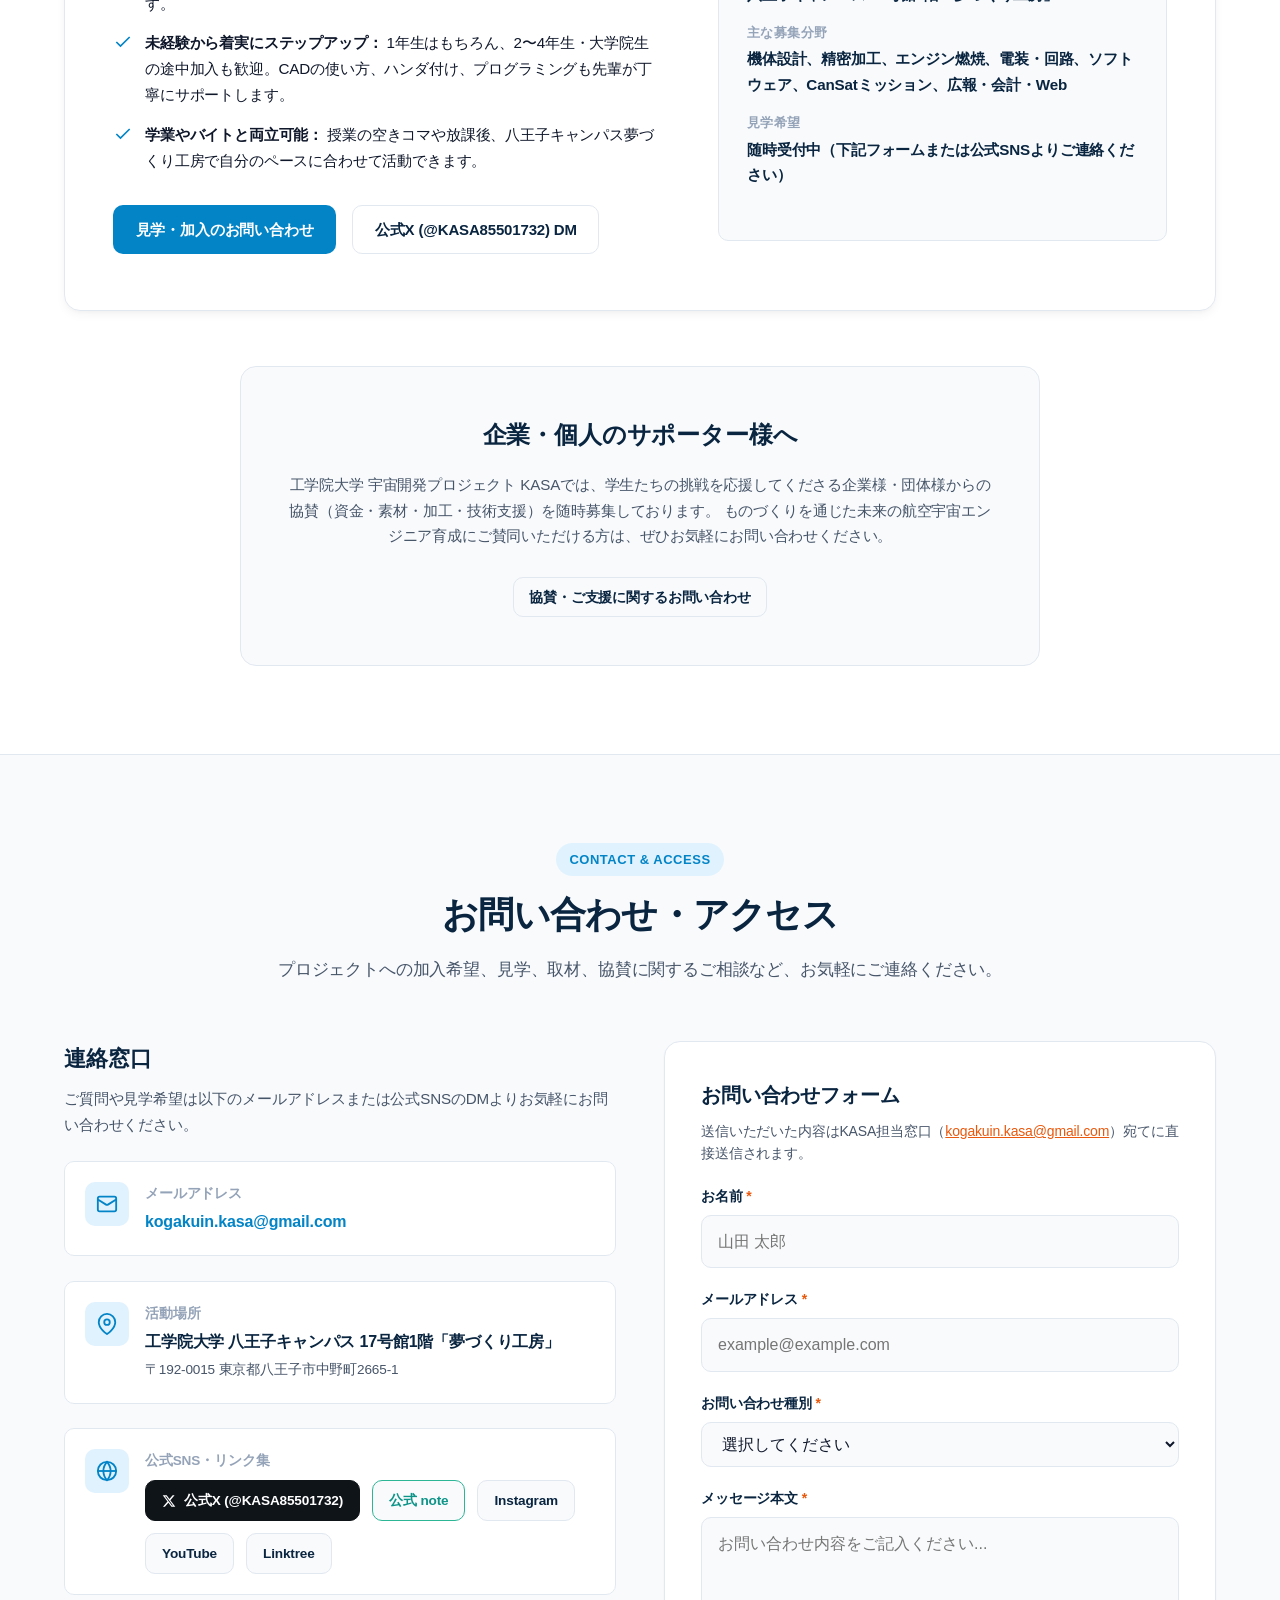
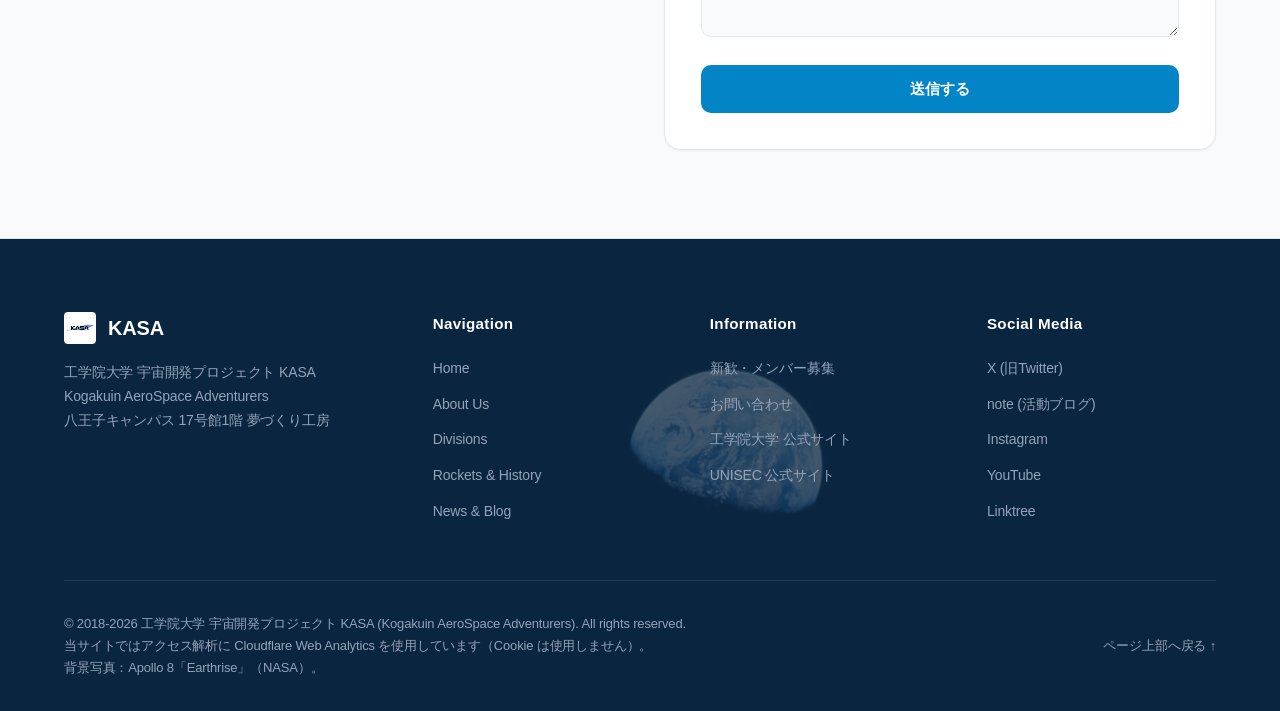
==== commit da189ff4: "X更新(10/17)" ====
--- a/index.html
+++ b/index.html
@@ -526,7 +526,7 @@
           <div id="noteArticlesContainer" style="display: contents;"></div>
 
           <!-- 公式X：直近3件（新しい順） -->
-          <!-- 1. Xポスト (2026.10.04) -->
+          <!-- 1. Xポスト (2026.10.15) -->
           <article class="news-card card-x fade-init delay-1" data-category="x">
             <div class="x-card-header">
               <img src="./assets/images/kasa_icon.png" alt="KASA公式Xアイコン" class="x-card-avatar">
@@ -540,6 +540,175 @@
                 <div class="x-card-subline">
                   <span class="x-card-handle">@KASA85501732</span>
                   <span class="x-card-dot">·</span>
+                  <time class="x-card-time" datetime="2026-10-15">2026.10.15</time>
+                </div>
+              </div>
+              <a href="https://x.com/KASA85501732/status/2110649759056973928" target="_blank" rel="noopener noreferrer"
+                class="x-card-logo" aria-label="Xでポストを開く" title="Xでこのポストを開く">
+                <svg viewBox="0 0 24 24" width="16" height="16" fill="currentColor">
+                  <path
+                    d="M18.244 2.25h3.308l-7.227 8.26 8.502 11.24H16.17l-5.214-6.817L4.99 21.75H1.68l7.73-8.835L1.254 2.25H8.08l4.713 6.231zm-1.161 17.52h1.833L7.084 4.126H5.117z">
+                  </path>
+                </svg>
+              </a>
+            </div>
+
+            <div class="x-card-content">
+              <p class="x-card-text">
+                燃焼班です！今日はロガーのアンプを更新し、出力をグラフ化するツールの作成を行いました！<br>
+                11月の燃焼実験実施に向けて1つづつ進めていきます！<br>
+                <span class="x-hashtags">#Kogakuin</span>
+              </p>
+            </div>
+
+            <div class="x-card-media-wrapper">
+              <img src="./assets/images/x_post_20261015.jpg" alt="ロードセルセンサーとPC画面に表示された出力グラフツール" class="x-card-img"
+                data-preview-img="./assets/images/x_post_20261015.jpg" data-title="燃焼班 ロガーアンプ更新とグラフ化ツール" data-desc="燃焼班にてロードセル用アンプを更新し、出力をリアルタイムでグラフ化するツールを作成・テストしている様子。">
+            </div>
+
+            <div class="x-card-footer">
+              <div class="x-actions">
+                <span class="x-action-item" title="返信">
+                  <svg viewBox="0 0 24 24" width="16" height="16" fill="none" stroke="currentColor" stroke-width="1.75">
+                    <path
+                      d="M21 11.5a8.38 8.38 0 0 1-.9 3.8 8.5 8.5 0 0 1-7.6 4.7 8.38 8.38 0 0 1-3.8-.9L3 21l1.9-5.7a8.38 8.38 0 0 1-.9-3.8 8.5 8.5 0 0 1 4.7-7.6 8.38 8.38 0 0 1 3.8-.9h.5a8.48 8.48 0 0 1 8 8v.5z">
+                    </path>
+                  </svg>
+                </span>
+                <span class="x-count">0</span>
+                <span class="x-action-item action-repost" title="再投稿">
+                  <svg viewBox="0 0 24 24" width="16" height="16" fill="none" stroke="currentColor" stroke-width="1.75">
+                    <path d="M17 1l4 4-4 4"></path>
+                    <path d="M3 11V9a4 4 0 0 1 4-4h14"></path>
+                    <path d="M7 23l-4-4 4-4"></path>
+                    <path d="M21 13v2a4 4 0 0 1-4 4H3"></path>
+                  </svg>
+                </span>
+                <span class="x-count">1</span>
+                <span class="x-action-item action-like" title="いいね">
+                  <svg viewBox="0 0 24 24" width="16" height="16" fill="none" stroke="currentColor" stroke-width="1.75">
+                    <path
+                      d="M20.84 4.61a5.5 5.5 0 0 0-7.78 0L12 5.67l-1.06-1.06a5.5 5.5 0 0 0-7.78 7.78l1.06 1.06L12 21.23l7.78-7.78 1.06-1.06a5.5 5.5 0 0 0 0-7.78z">
+                    </path>
+                  </svg>
+                </span>
+                <span class="x-count">10</span>
+                <span class="x-action-item" title="表示回数">
+                  <svg viewBox="0 0 24 24" width="16" height="16" fill="none" stroke="currentColor" stroke-width="1.75">
+                    <path d="M18 20V10M12 20V4M6 20v-6"></path>
+                  </svg>
+                </span>
+                <span class="x-count">304</span>
+              </div>
+              <a href="https://x.com/KASA85501732/status/2110649759056973928" target="_blank" rel="noopener noreferrer"
+                class="x-card-link" title="当該ポストを開く">
+                ポストを見る &rarr;
+              </a>
+            </div>
+          </article>
+
+          <!-- 2. Xポスト (2026.10.10 電装班 動画) -->
+          <article class="news-card card-x fade-init delay-2" data-category="x">
+            <div class="x-card-header">
+              <img src="./assets/images/kasa_icon.png" alt="KASA公式Xアイコン" class="x-card-avatar">
+              <div class="x-card-user">
+                <div class="x-card-author-line">
+                  <span class="x-card-name">工学院大学 宇宙開発プロジェクト KASA</span>
+                  <svg class="x-card-badge" viewBox="0 0 24 24" width="14" height="14" fill="#0284c7">
+                    <path d="M9 16.17L4.83 12l-1.42 1.41L9 19 21 7l-1.41-1.41z"></path>
+                  </svg>
+                </div>
+                <div class="x-card-subline">
+                  <span class="x-card-handle">@KASA85501732</span>
+                  <span class="x-card-dot">·</span>
+                  <time class="x-card-time" datetime="2026-10-10">2026.10.10</time>
+                </div>
+              </div>
+              <a href="https://x.com/KASA85501732/status/2108818178256060836" target="_blank" rel="noopener noreferrer"
+                class="x-card-logo" aria-label="Xでポストを開く" title="Xでこのポストを開く">
+                <svg viewBox="0 0 24 24" width="16" height="16" fill="currentColor">
+                  <path
+                    d="M18.244 2.25h3.308l-7.227 8.26 8.502 11.24H16.17l-5.214-6.817L4.99 21.75H1.68l7.73-8.835L1.254 2.25H8.08l4.713 6.231zm-1.161 17.52h1.833L7.084 4.126H5.117z">
+                  </path>
+                </svg>
+              </a>
+            </div>
+
+            <div class="x-card-content">
+              <p class="x-card-text">
+                <span class="x-hashtags">#kasa</span>
+                本日のロケット電装班は、GNSS、レベル変換モジュール、気圧センサー、加速度センサーをつないで動作確認をしました！
+              </p>
+            </div>
+
+            <div class="x-card-media-wrapper is-video">
+              <img src="./assets/images/x_post_20261010.jpg" alt="Arduino IDEでセンサー値の動作確認を行う動画サムネイル" class="x-card-img"
+                data-preview-img="./assets/images/x_post_20261010.jpg" data-title="電装班 センサー動作確認（動画）" data-desc="GNSS・気圧・加速度センサーをつないだ動作確認の実験動画。※動画はXの元ポストでご覧いただけます。">
+              <div class="x-card-video-overlay" aria-hidden="true">
+                <div class="x-card-play-btn">
+                  <svg viewBox="0 0 24 24" width="22" height="22" fill="currentColor">
+                    <path d="M8 5v14l11-7z"></path>
+                  </svg>
+                </div>
+                <span class="x-card-video-badge">動画 0:14</span>
+              </div>
+            </div>
+
+            <div class="x-card-footer">
+              <div class="x-actions">
+                <span class="x-action-item" title="返信">
+                  <svg viewBox="0 0 24 24" width="16" height="16" fill="none" stroke="currentColor" stroke-width="1.75">
+                    <path
+                      d="M21 11.5a8.38 8.38 0 0 1-.9 3.8 8.5 8.5 0 0 1-7.6 4.7 8.38 8.38 0 0 1-3.8-.9L3 21l1.9-5.7a8.38 8.38 0 0 1-.9-3.8 8.5 8.5 0 0 1 4.7-7.6 8.38 8.38 0 0 1 3.8-.9h.5a8.48 8.48 0 0 1 8 8v.5z">
+                    </path>
+                  </svg>
+                </span>
+                <span class="x-count">0</span>
+                <span class="x-action-item action-repost" title="再投稿">
+                  <svg viewBox="0 0 24 24" width="16" height="16" fill="none" stroke="currentColor" stroke-width="1.75">
+                    <path d="M17 1l4 4-4 4"></path>
+                    <path d="M3 11V9a4 4 0 0 1 4-4h14"></path>
+                    <path d="M7 23l-4-4 4-4"></path>
+                    <path d="M21 13v2a4 4 0 0 1-4 4H3"></path>
+                  </svg>
+                </span>
+                <span class="x-count">5</span>
+                <span class="x-action-item action-like" title="いいね">
+                  <svg viewBox="0 0 24 24" width="16" height="16" fill="none" stroke="currentColor" stroke-width="1.75">
+                    <path
+                      d="M20.84 4.61a5.5 5.5 0 0 0-7.78 0L12 5.67l-1.06-1.06a5.5 5.5 0 0 0-7.78 7.78l1.06 1.06L12 21.23l7.78-7.78 1.06-1.06a5.5 5.5 0 0 0 0-7.78z">
+                    </path>
+                  </svg>
+                </span>
+                <span class="x-count">17</span>
+                <span class="x-action-item" title="表示回数">
+                  <svg viewBox="0 0 24 24" width="16" height="16" fill="none" stroke="currentColor" stroke-width="1.75">
+                    <path d="M18 20V10M12 20V4M6 20v-6"></path>
+                  </svg>
+                </span>
+                <span class="x-count">681</span>
+              </div>
+              <a href="https://x.com/KASA85501732/status/2108818178256060836" target="_blank" rel="noopener noreferrer"
+                class="x-card-link" title="当該ポストを開く">
+                ポストを見る &rarr;
+              </a>
+            </div>
+          </article>
+
+          <!-- 3. Xポスト (2026.10.04) -->
+          <article class="news-card card-x fade-init delay-3" data-category="x">
+            <div class="x-card-header">
+              <img src="./assets/images/kasa_icon.png" alt="KASA公式Xアイコン" class="x-card-avatar">
+              <div class="x-card-user">
+                <div class="x-card-author-line">
+                  <span class="x-card-name">工学院大学 宇宙開発プロジェクト KASA</span>
+                  <svg class="x-card-badge" viewBox="0 0 24 24" width="14" height="14" fill="#0284c7">
+                    <path d="M9 16.17L4.83 12l-1.42 1.41L9 19 21 7l-1.41-1.41z"></path>
+                  </svg>
+                </div>
+                <div class="x-card-subline">
+                  <span class="x-card-handle">@KASA85501732</span>
+                  <span class="x-card-dot">·</span>
                   <time class="x-card-time" datetime="2026-10-04">2026.10.04</time>
                 </div>
               </div>
@@ -593,177 +762,15 @@
                     </path>
                   </svg>
                 </span>
-                <span class="x-count">19</span>
+                <span class="x-count">18</span>
                 <span class="x-action-item" title="表示回数">
                   <svg viewBox="0 0 24 24" width="16" height="16" fill="none" stroke="currentColor" stroke-width="1.75">
                     <path d="M18 20V10M12 20V4M6 20v-6"></path>
                   </svg>
                 </span>
-                <span class="x-count">942</span>
+                <span class="x-count">1011</span>
               </div>
               <a href="https://x.com/KASA85501732/status/2106636692123971963" target="_blank" rel="noopener noreferrer"
-                class="x-card-link" title="当該ポストを開く">
-                ポストを見る &rarr;
-              </a>
-            </div>
-          </article>
-
-          <!-- 2. Xポスト (2026.10.03 電装班) -->
-          <article class="news-card card-x fade-init delay-2" data-category="x">
-            <div class="x-card-header">
-              <img src="./assets/images/kasa_icon.png" alt="KASA公式Xアイコン" class="x-card-avatar">
-              <div class="x-card-user">
-                <div class="x-card-author-line">
-                  <span class="x-card-name">工学院大学 宇宙開発プロジェクト KASA</span>
-                  <svg class="x-card-badge" viewBox="0 0 24 24" width="14" height="14" fill="#0284c7">
-                    <path d="M9 16.17L4.83 12l-1.42 1.41L9 19 21 7l-1.41-1.41z"></path>
-                  </svg>
-                </div>
-                <div class="x-card-subline">
-                  <span class="x-card-handle">@KASA85501732</span>
-                  <span class="x-card-dot">·</span>
-                  <time class="x-card-time" datetime="2026-10-03">2026.10.03</time>
-                </div>
-              </div>
-              <a href="https://x.com/KASA85501732/status/2106307782995824660" target="_blank" rel="noopener noreferrer"
-                class="x-card-logo" aria-label="Xでポストを開く" title="Xでこのポストを開く">
-                <svg viewBox="0 0 24 24" width="16" height="16" fill="currentColor">
-                  <path
-                    d="M18.244 2.25h3.308l-7.227 8.26 8.502 11.24H16.17l-5.214-6.817L4.99 21.75H1.68l7.73-8.835L1.254 2.25H8.08l4.713 6.231zm-1.161 17.52h1.833L7.084 4.126H5.117z">
-                  </path>
-                </svg>
-              </a>
-            </div>
-
-            <div class="x-card-content">
-              <p class="x-card-text">
-                今日のロケット電装班はマイコンと気圧センサーを繋げました！☺<br>
-                <br>
-                <span class="x-hashtags">#kogakuin</span>
-              </p>
-            </div>
-
-            <div class="x-card-media-wrapper">
-              <img src="./assets/images/x_post_20261003_avionics.jpg" alt="電装班のマイコンと気圧センサーの接続" class="x-card-img"
-                data-preview-img="./assets/images/x_post_20261003_avionics.jpg" data-title="電装班 マイコンとセンサー接続" data-desc="ロケット電装班にてマイコンと気圧センサーを接続した実験風景。">
-            </div>
-
-            <div class="x-card-footer">
-              <div class="x-actions">
-                <span class="x-action-item" title="返信">
-                  <svg viewBox="0 0 24 24" width="16" height="16" fill="none" stroke="currentColor" stroke-width="1.75">
-                    <path
-                      d="M21 11.5a8.38 8.38 0 0 1-.9 3.8 8.5 8.5 0 0 1-7.6 4.7 8.38 8.38 0 0 1-3.8-.9L3 21l1.9-5.7a8.38 8.38 0 0 1-.9-3.8 8.5 8.5 0 0 1 4.7-7.6 8.38 8.38 0 0 1 3.8-.9h.5a8.48 8.48 0 0 1 8 8v.5z">
-                    </path>
-                  </svg>
-                </span>
-                <span class="x-count">0</span>
-                <span class="x-action-item action-repost" title="再投稿">
-                  <svg viewBox="0 0 24 24" width="16" height="16" fill="none" stroke="currentColor" stroke-width="1.75">
-                    <path d="M17 1l4 4-4 4"></path>
-                    <path d="M3 11V9a4 4 0 0 1 4-4h14"></path>
-                    <path d="M7 23l-4-4 4-4"></path>
-                    <path d="M21 13v2a4 4 0 0 1-4 4H3"></path>
-                  </svg>
-                </span>
-                <span class="x-count">1</span>
-                <span class="x-action-item action-like" title="いいね">
-                  <svg viewBox="0 0 24 24" width="16" height="16" fill="none" stroke="currentColor" stroke-width="1.75">
-                    <path
-                      d="M20.84 4.61a5.5 5.5 0 0 0-7.78 0L12 5.67l-1.06-1.06a5.5 5.5 0 0 0-7.78 7.78l1.06 1.06L12 21.23l7.78-7.78 1.06-1.06a5.5 5.5 0 0 0 0-7.78z">
-                    </path>
-                  </svg>
-                </span>
-                <span class="x-count">2</span>
-                <span class="x-action-item" title="表示回数">
-                  <svg viewBox="0 0 24 24" width="16" height="16" fill="none" stroke="currentColor" stroke-width="1.75">
-                    <path d="M18 20V10M12 20V4M6 20v-6"></path>
-                  </svg>
-                </span>
-                <span class="x-count">411</span>
-              </div>
-              <a href="https://x.com/KASA85501732/status/2106307782995824660" target="_blank" rel="noopener noreferrer"
-                class="x-card-link" title="当該ポストを開く">
-                ポストを見る &rarr;
-              </a>
-            </div>
-          </article>
-
-          <!-- 3. Xポスト (2026.10.03 自作エンジン) -->
-          <article class="news-card card-x fade-init delay-3" data-category="x">
-            <div class="x-card-header">
-              <img src="./assets/images/kasa_icon.png" alt="KASA公式Xアイコン" class="x-card-avatar">
-              <div class="x-card-user">
-                <div class="x-card-author-line">
-                  <span class="x-card-name">工学院大学 宇宙開発プロジェクト KASA</span>
-                  <svg class="x-card-badge" viewBox="0 0 24 24" width="14" height="14" fill="#0284c7">
-                    <path d="M9 16.17L4.83 12l-1.42 1.41L9 19 21 7l-1.41-1.41z"></path>
-                  </svg>
-                </div>
-                <div class="x-card-subline">
-                  <span class="x-card-handle">@KASA85501732</span>
-                  <span class="x-card-dot">·</span>
-                  <time class="x-card-time" datetime="2026-10-03">2026.10.03</time>
-                </div>
-              </div>
-              <a href="https://x.com/KASA85501732/status/2106306296807145725" target="_blank" rel="noopener noreferrer"
-                class="x-card-logo" aria-label="Xでポストを開く" title="Xでこのポストを開く">
-                <svg viewBox="0 0 24 24" width="16" height="16" fill="currentColor">
-                  <path
-                    d="M18.244 2.25h3.308l-7.227 8.26 8.502 11.24H16.17l-5.214-6.817L4.99 21.75H1.68l7.73-8.835L1.254 2.25H8.08l4.713 6.231zm-1.161 17.52h1.833L7.084 4.126H5.117z">
-                  </path>
-                </svg>
-              </a>
-            </div>
-
-            <div class="x-card-content">
-              <p class="x-card-text">
-                再来年の打ち上げに向けて自作エンジンの開発が始動しました。<br>
-                計算あってるんですかねぇ<br>
-                <span class="x-hashtags">#kogakuin</span>
-              </p>
-            </div>
-
-            <div class="x-card-media-wrapper">
-              <img src="./assets/images/x_post_20261003_engine.jpg" alt="ホワイトボードでの自作エンジン設計計算" class="x-card-img"
-                data-preview-img="./assets/images/x_post_20261003_engine.jpg" data-title="自作エンジン開発始動" data-desc="再来年の打上げに向けた推進班の自作エンジン設計・計算の議論。">
-            </div>
-
-            <div class="x-card-footer">
-              <div class="x-actions">
-                <span class="x-action-item" title="返信">
-                  <svg viewBox="0 0 24 24" width="16" height="16" fill="none" stroke="currentColor" stroke-width="1.75">
-                    <path
-                      d="M21 11.5a8.38 8.38 0 0 1-.9 3.8 8.5 8.5 0 0 1-7.6 4.7 8.38 8.38 0 0 1-3.8-.9L3 21l1.9-5.7a8.38 8.38 0 0 1-.9-3.8 8.5 8.5 0 0 1 4.7-7.6 8.38 8.38 0 0 1 3.8-.9h.5a8.48 8.48 0 0 1 8 8v.5z">
-                    </path>
-                  </svg>
-                </span>
-                <span class="x-count">0</span>
-                <span class="x-action-item action-repost" title="再投稿">
-                  <svg viewBox="0 0 24 24" width="16" height="16" fill="none" stroke="currentColor" stroke-width="1.75">
-                    <path d="M17 1l4 4-4 4"></path>
-                    <path d="M3 11V9a4 4 0 0 1 4-4h14"></path>
-                    <path d="M7 23l-4-4 4-4"></path>
-                    <path d="M21 13v2a4 4 0 0 1-4 4H3"></path>
-                  </svg>
-                </span>
-                <span class="x-count">1</span>
-                <span class="x-action-item action-like" title="いいね">
-                  <svg viewBox="0 0 24 24" width="16" height="16" fill="none" stroke="currentColor" stroke-width="1.75">
-                    <path
-                      d="M20.84 4.61a5.5 5.5 0 0 0-7.78 0L12 5.67l-1.06-1.06a5.5 5.5 0 0 0-7.78 7.78l1.06 1.06L12 21.23l7.78-7.78 1.06-1.06a5.5 5.5 0 0 0 0-7.78z">
-                    </path>
-                  </svg>
-                </span>
-                <span class="x-count">13</span>
-                <span class="x-action-item" title="表示回数">
-                  <svg viewBox="0 0 24 24" width="16" height="16" fill="none" stroke="currentColor" stroke-width="1.75">
-                    <path d="M18 20V10M12 20V4M6 20v-6"></path>
-                  </svg>
-                </span>
-                <span class="x-count">727</span>
-              </div>
-              <a href="https://x.com/KASA85501732/status/2106306296807145725" target="_blank" rel="noopener noreferrer"
                 class="x-card-link" title="当該ポストを開く">
                 ポストを見る &rarr;
               </a>
--- a/css/style.css
+++ b/css/style.css
@@ -1274,6 +1274,59 @@
   transform: scale(1.04);
 }
 
+/* 動画ポスト用の再生オーバーレイとバッジ */
+.x-card-video-overlay {
+  position: absolute;
+  inset: 0;
+  display: flex;
+  align-items: center;
+  justify-content: center;
+  pointer-events: none;
+  background: rgba(0, 0, 0, 0.15);
+  transition: background var(--transition-fast);
+}
+
+.news-card.card-x:hover .x-card-video-overlay {
+  background: rgba(0, 0, 0, 0.25);
+}
+
+.x-card-play-btn {
+  width: 44px;
+  height: 44px;
+  border-radius: 50%;
+  background: rgba(15, 23, 42, 0.75);
+  color: #ffffff;
+  display: flex;
+  align-items: center;
+  justify-content: center;
+  backdrop-filter: blur(4px);
+  -webkit-backdrop-filter: blur(4px);
+  box-shadow: 0 4px 12px rgba(0, 0, 0, 0.3);
+  transition: transform var(--transition-fast), background var(--transition-fast);
+}
+
+.news-card.card-x:hover .x-card-play-btn {
+  transform: scale(1.08);
+  background: rgba(2, 132, 199, 0.9);
+}
+
+.x-card-play-btn svg {
+  margin-left: 3px;
+}
+
+.x-card-video-badge {
+  position: absolute;
+  bottom: 8px;
+  right: 8px;
+  padding: 2px 7px;
+  font-size: 0.7rem;
+  font-weight: 600;
+  color: #ffffff;
+  background: rgba(0, 0, 0, 0.7);
+  border-radius: 4px;
+  letter-spacing: 0.02em;
+}
+
 .x-card-footer {
   display: flex;
   align-items: center;
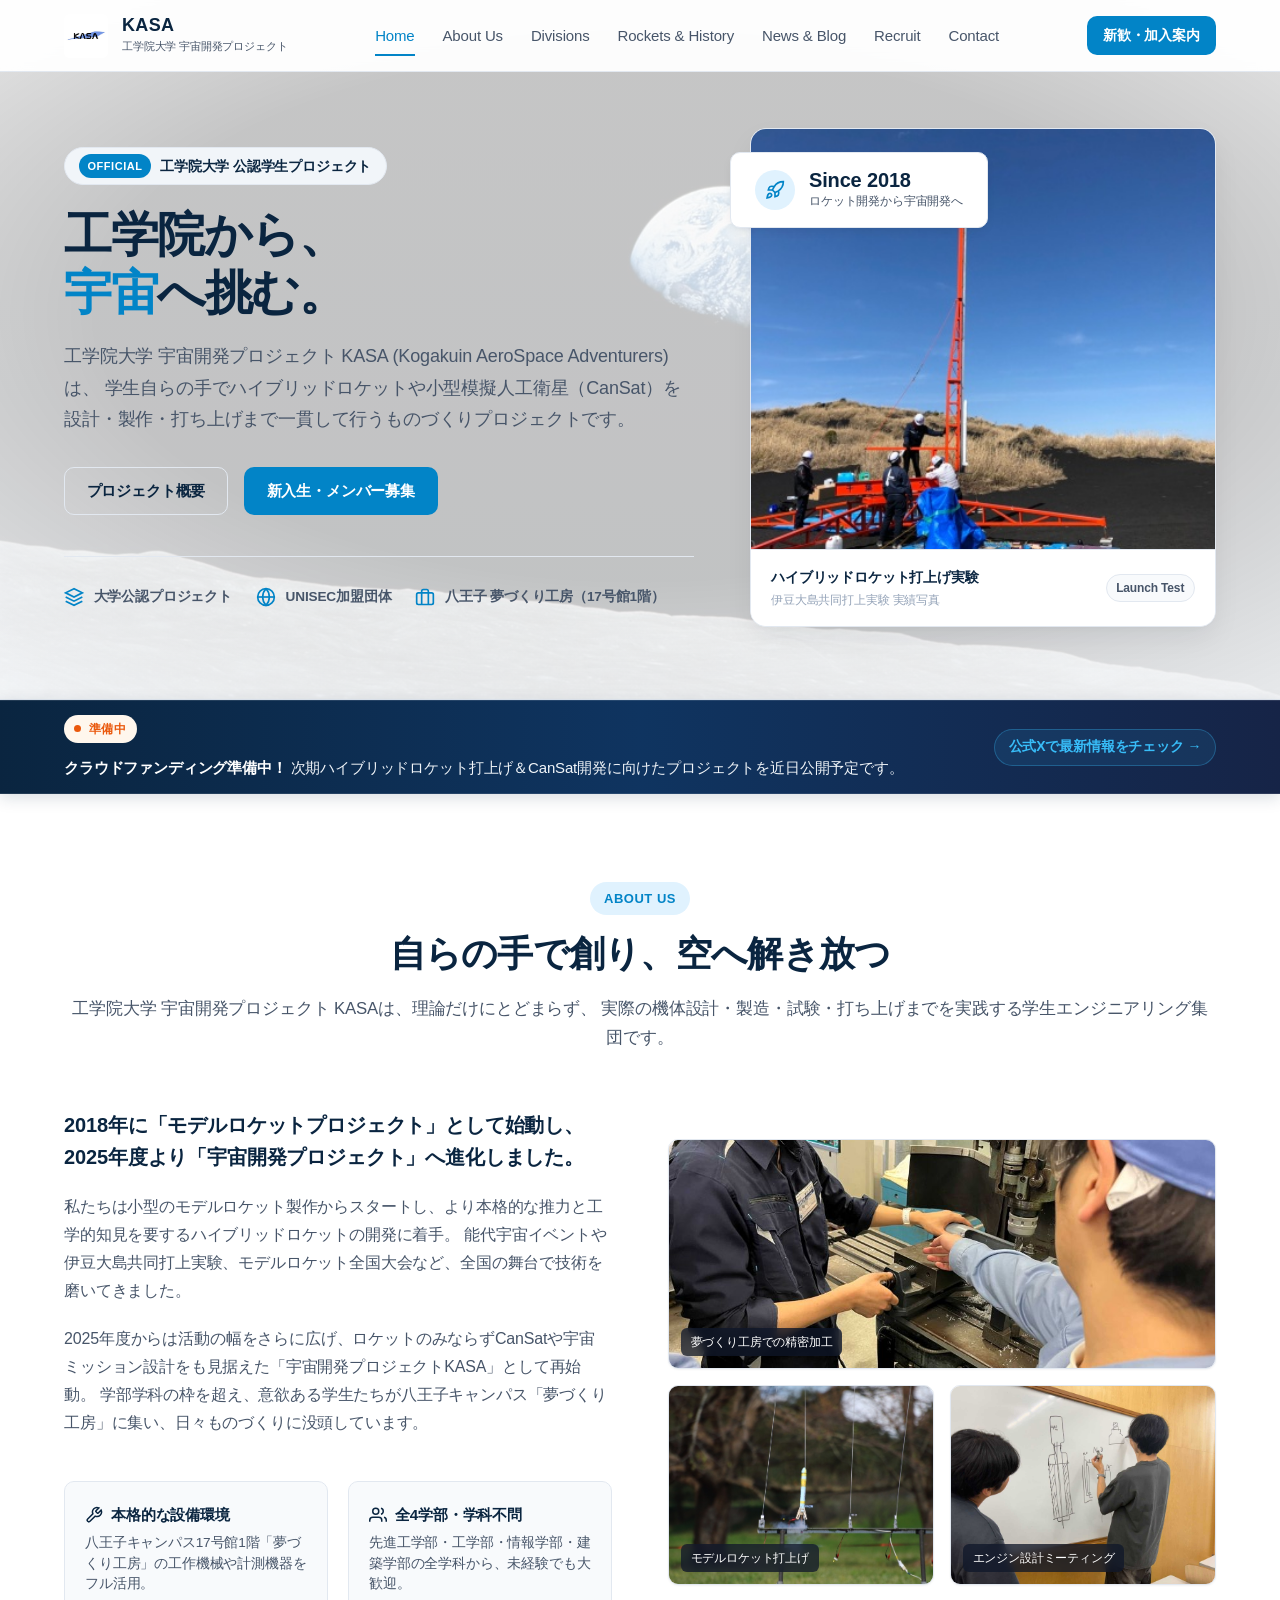
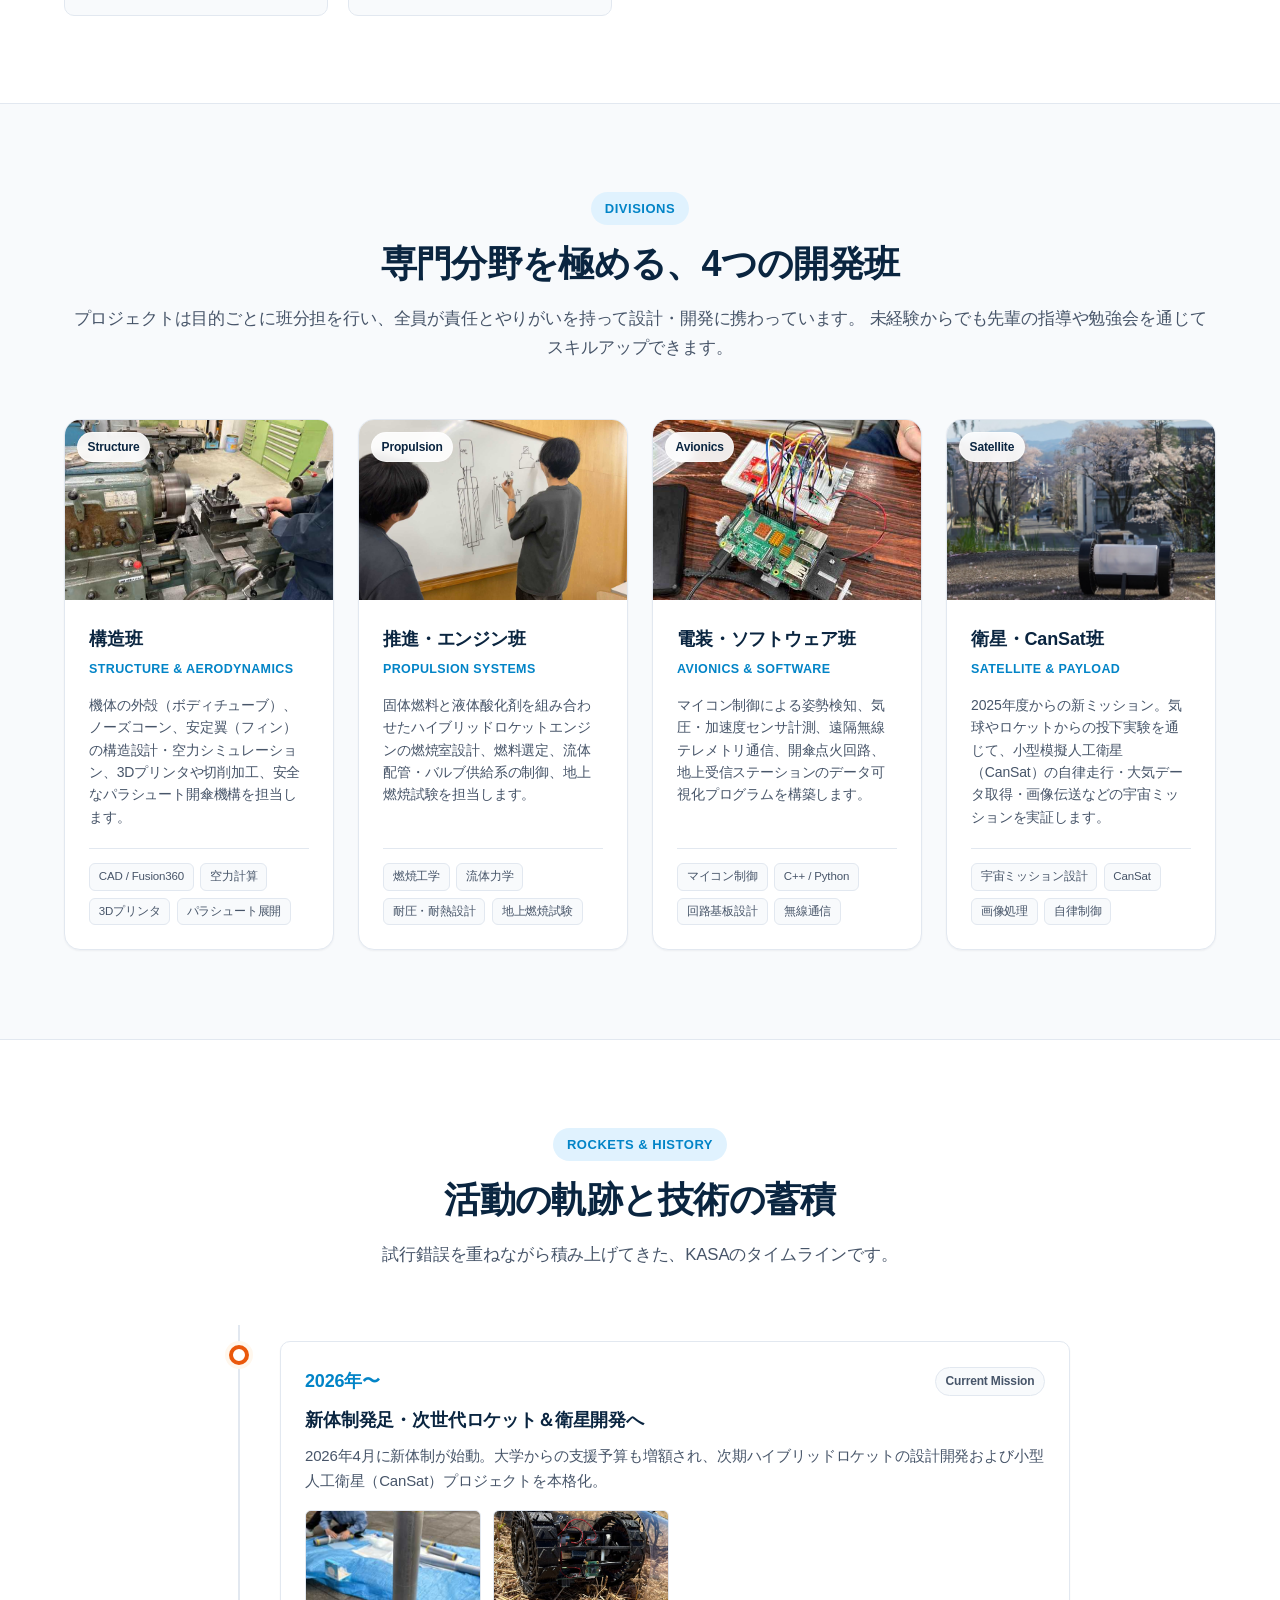
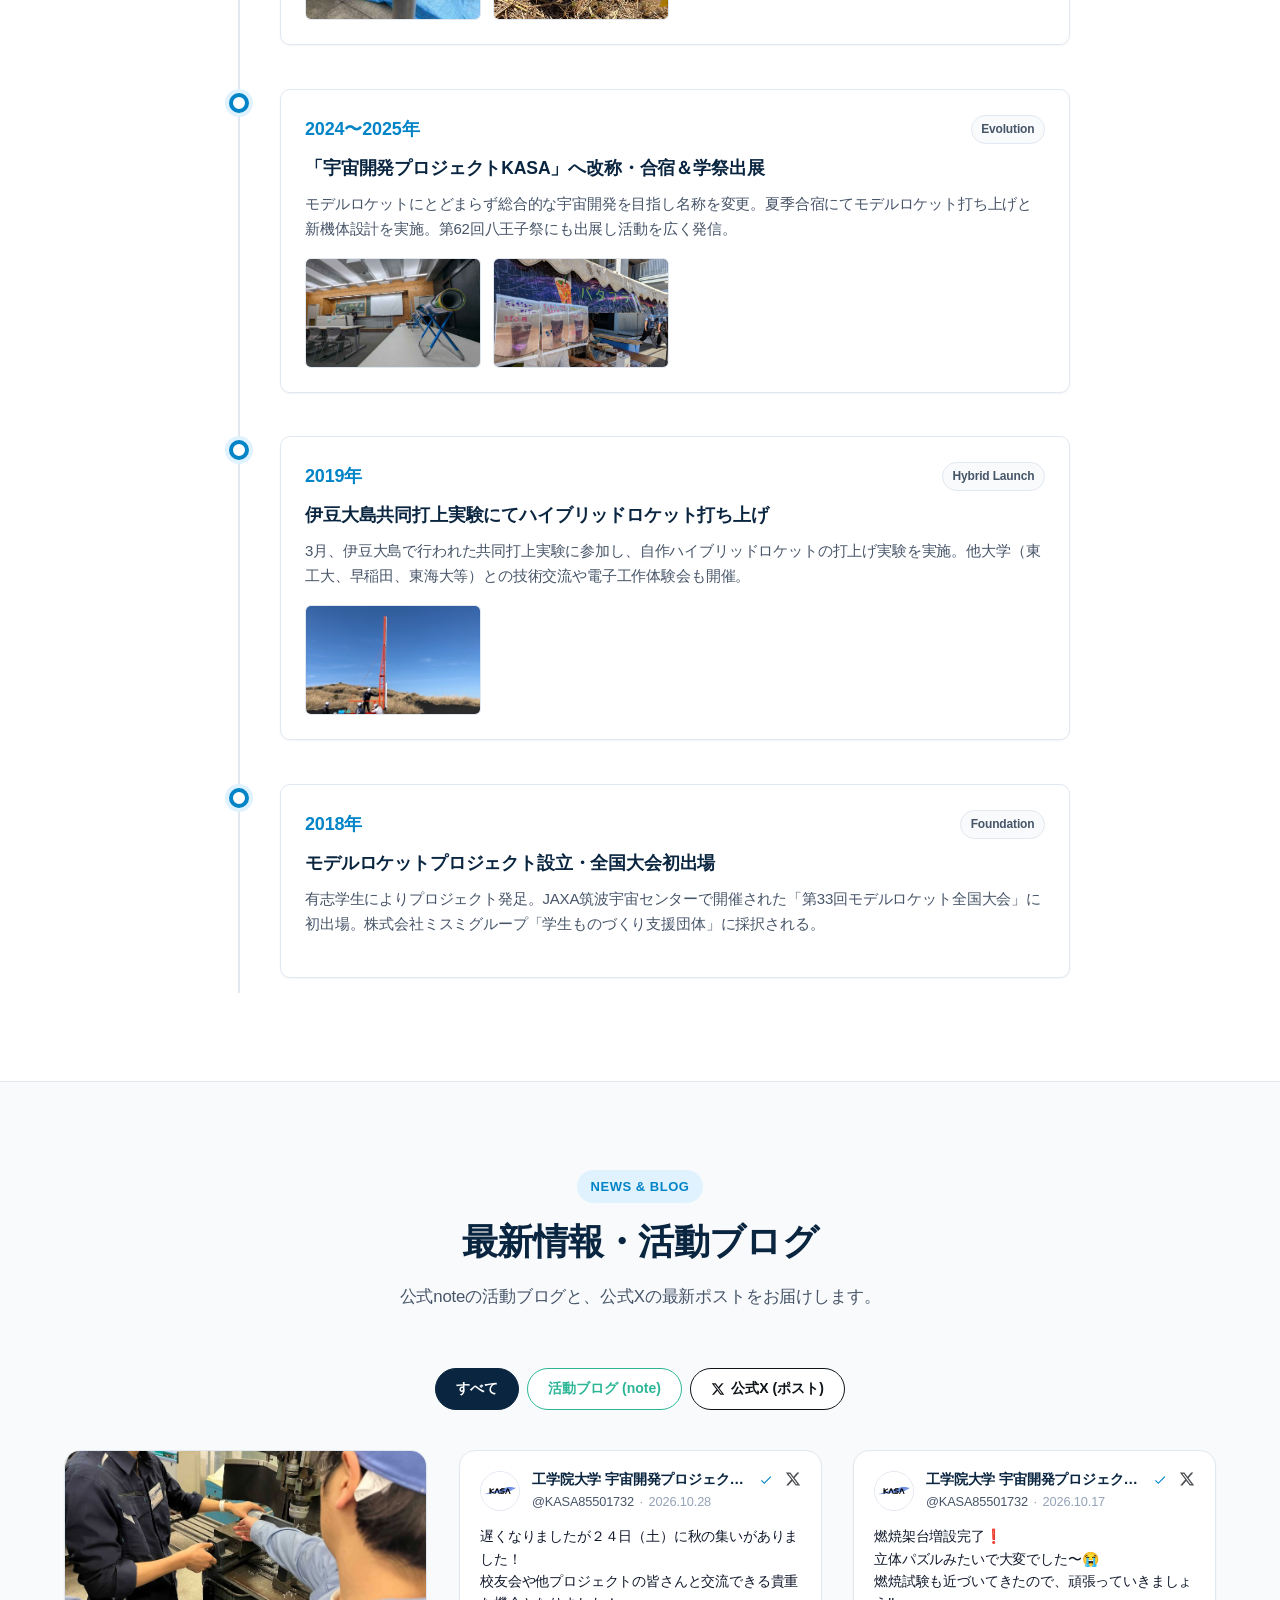
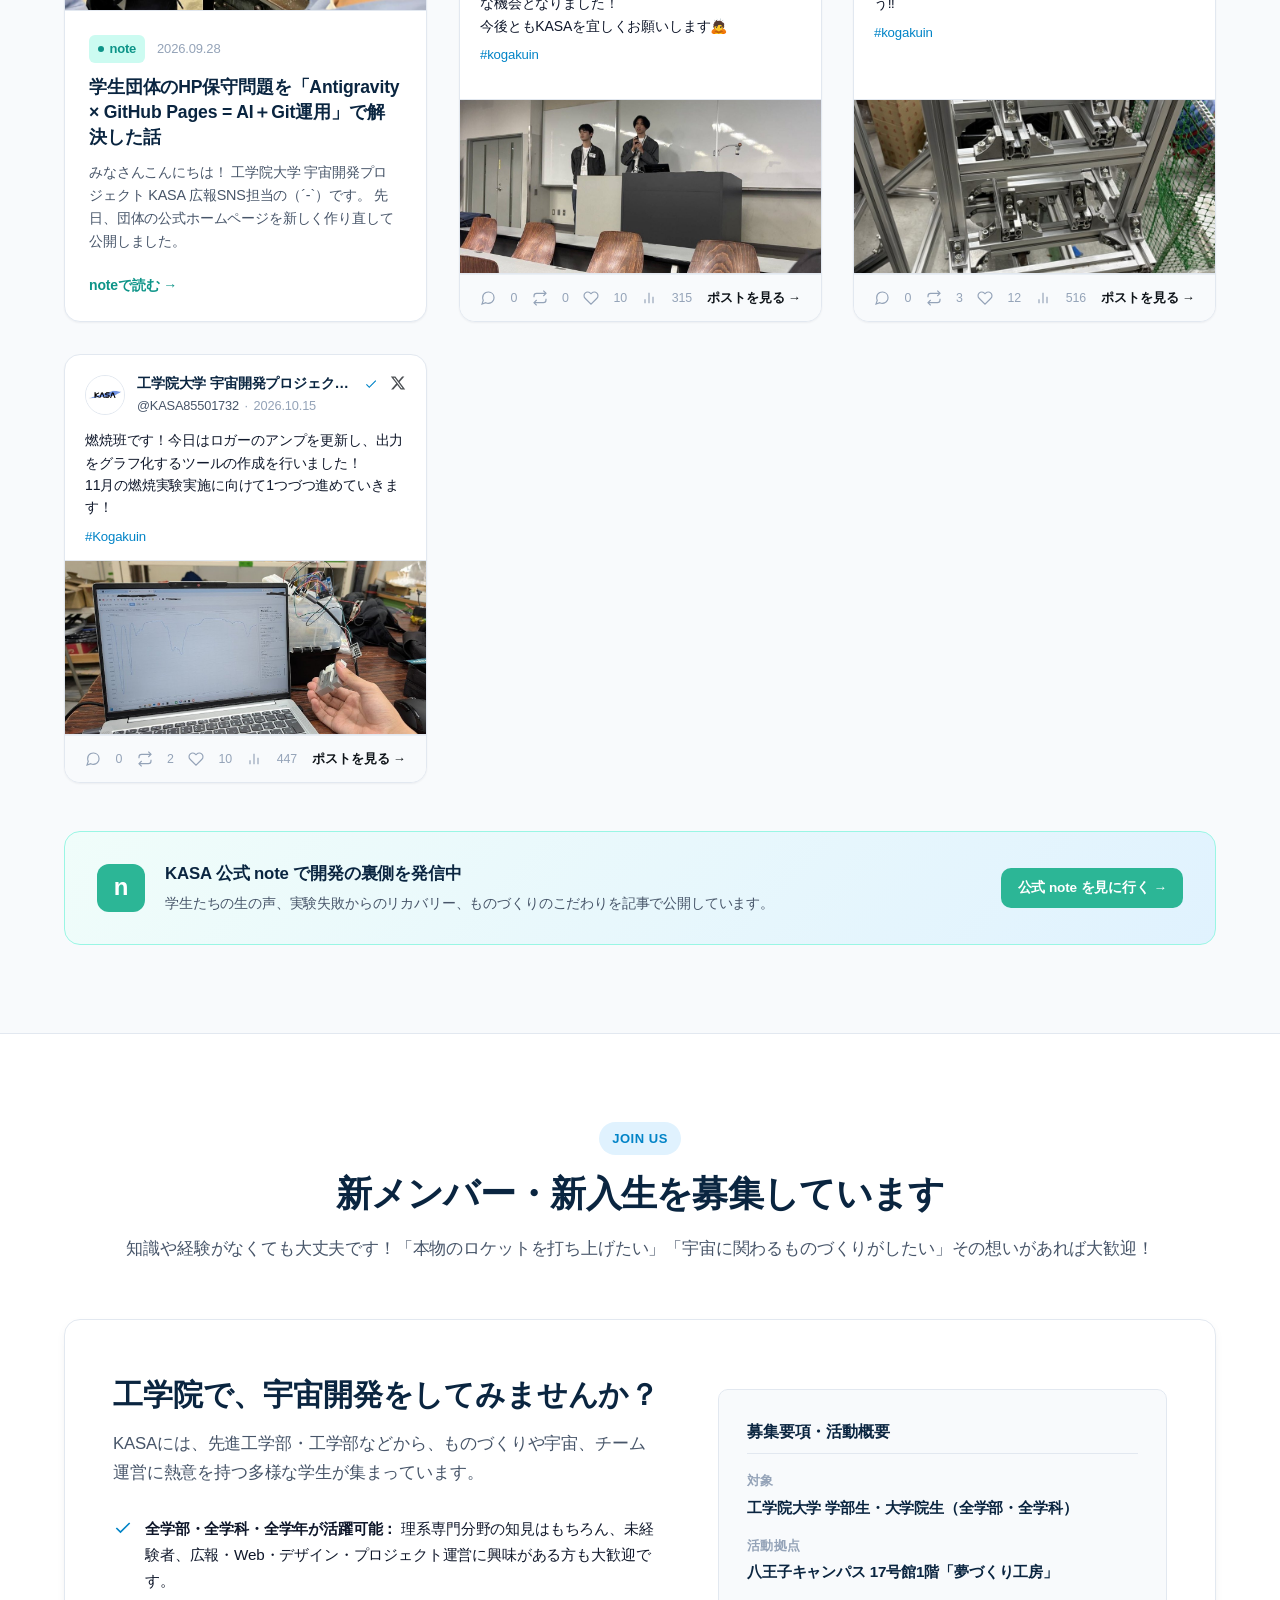
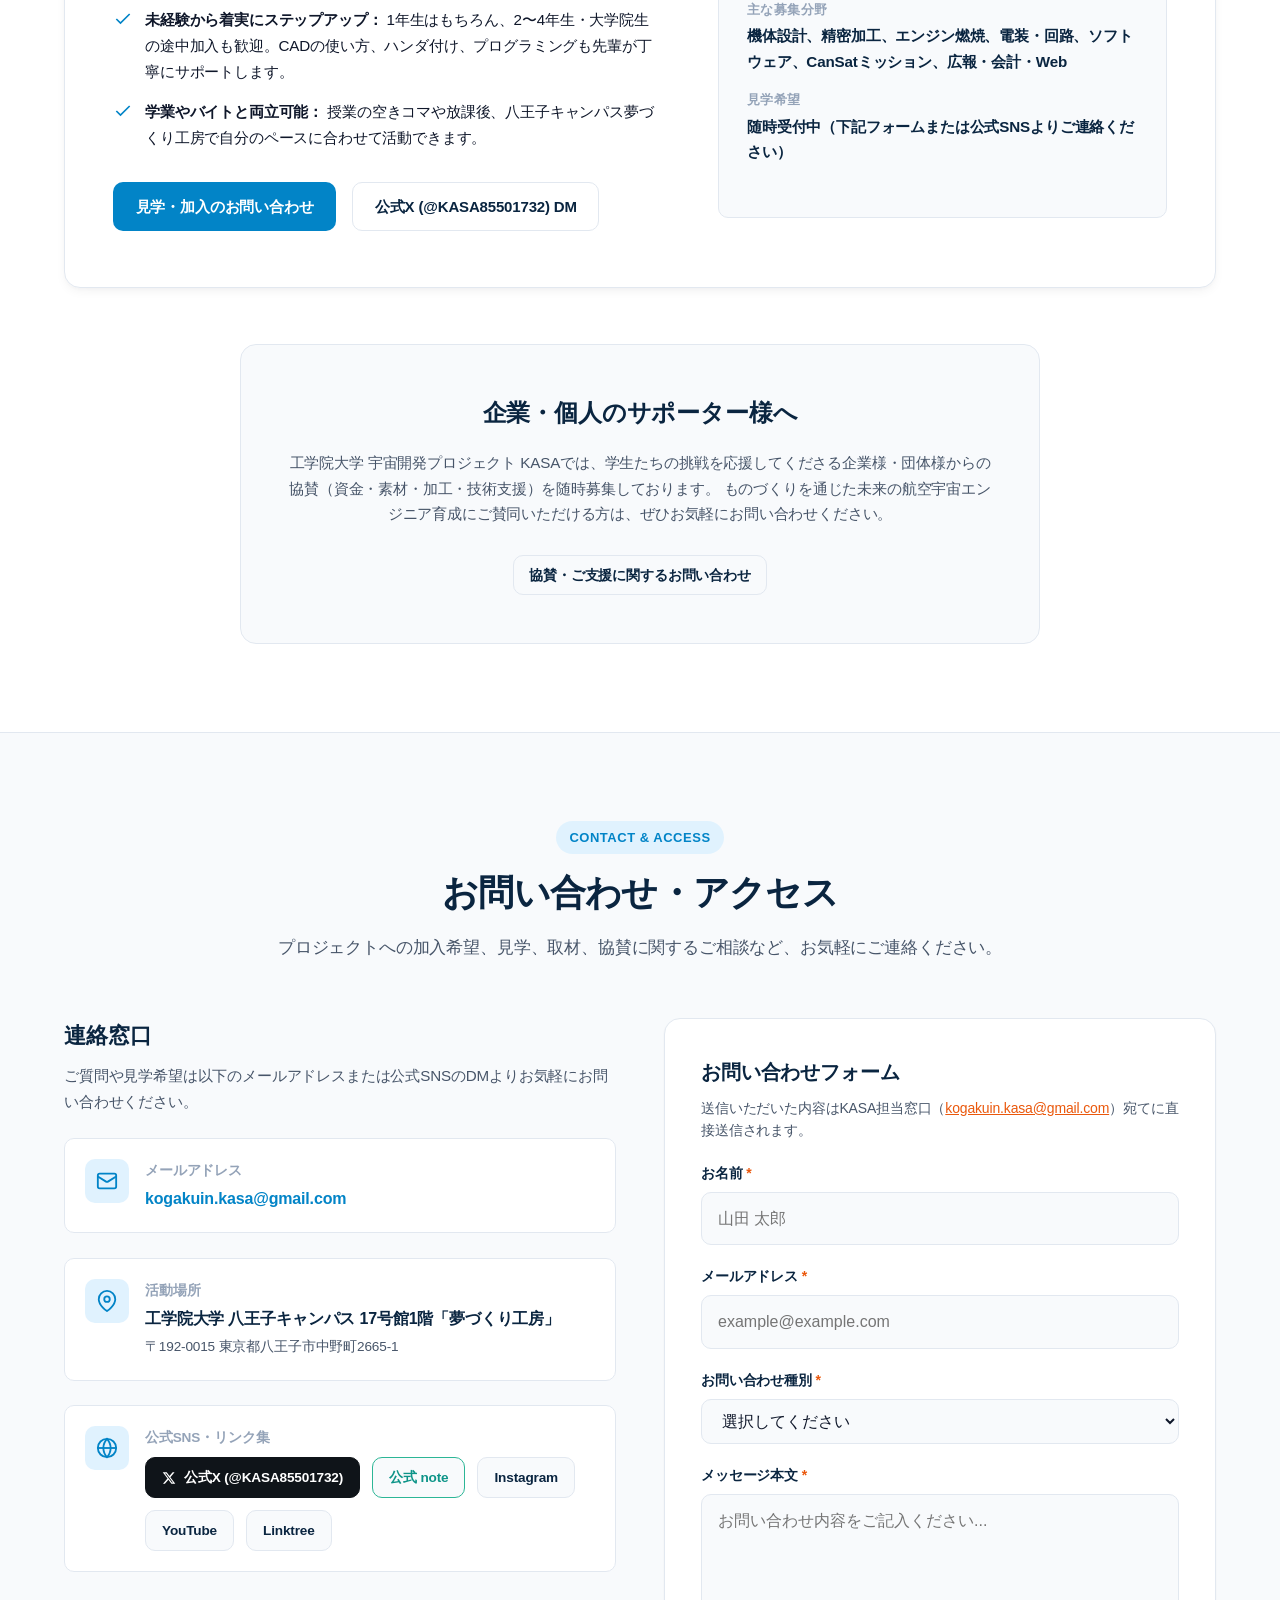
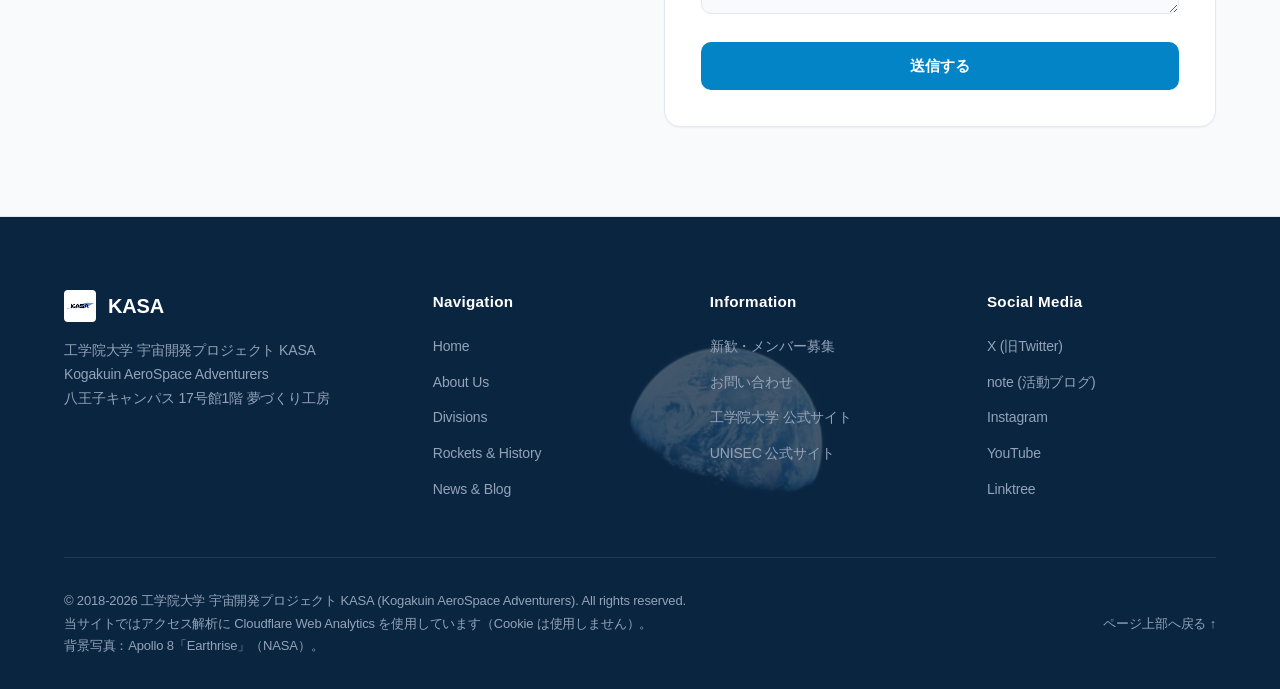
==== commit 860a1309: "X更新（10/28 秋の集い、10/17 燃焼架台増設完了、10/15 数値更新）" ====
--- a/index.html
+++ b/index.html
@@ -526,7 +526,7 @@
           <div id="noteArticlesContainer" style="display: contents;"></div>
 
           <!-- 公式X：直近3件（新しい順） -->
-          <!-- 1. Xポスト (2026.10.15) -->
+          <!-- 1. Xポスト (2026.10.28) -->
           <article class="news-card card-x fade-init delay-1" data-category="x">
             <div class="x-card-header">
               <img src="./assets/images/kasa_icon.png" alt="KASA公式Xアイコン" class="x-card-avatar">
@@ -540,6 +540,170 @@
                 <div class="x-card-subline">
                   <span class="x-card-handle">@KASA85501732</span>
                   <span class="x-card-dot">·</span>
+                  <time class="x-card-time" datetime="2026-10-28">2026.10.28</time>
+                </div>
+              </div>
+              <a href="https://x.com/KASA85501732/status/2115386283539443872" target="_blank" rel="noopener noreferrer"
+                class="x-card-logo" aria-label="Xでポストを開く" title="Xでこのポストを開く">
+                <svg viewBox="0 0 24 24" width="16" height="16" fill="currentColor">
+                  <path
+                    d="M18.244 2.25h3.308l-7.227 8.26 8.502 11.24H16.17l-5.214-6.817L4.99 21.75H1.68l7.73-8.835L1.254 2.25H8.08l4.713 6.231zm-1.161 17.52h1.833L7.084 4.126H5.117z">
+                  </path>
+                </svg>
+              </a>
+            </div>
+
+            <div class="x-card-content">
+              <p class="x-card-text">
+                遅くなりましたが２４日（土）に秋の集いがありました！<br>
+                校友会や他プロジェクトの皆さんと交流できる貴重な機会となりました！<br>
+                今後ともKASAを宜しくお願いします🙇<br>
+                <span class="x-hashtags">#kogakuin</span>
+              </p>
+            </div>
+
+            <div class="x-card-media-wrapper">
+              <img src="./assets/images/x_post_20261028.jpg" alt="秋の集いで活動発表を行うKASAメンバー" class="x-card-img"
+                data-preview-img="./assets/images/x_post_20261028.jpg" data-title="秋の集い 活動発表・交流" data-desc="学内の秋の集いにて校友会や他プロジェクトの方々と交流・活動紹介を行いました。">
+            </div>
+
+            <div class="x-card-footer">
+              <div class="x-actions">
+                <span class="x-action-item" title="返信">
+                  <svg viewBox="0 0 24 24" width="16" height="16" fill="none" stroke="currentColor" stroke-width="1.75">
+                    <path
+                      d="M21 11.5a8.38 8.38 0 0 1-.9 3.8 8.5 8.5 0 0 1-7.6 4.7 8.38 8.38 0 0 1-3.8-.9L3 21l1.9-5.7a8.38 8.38 0 0 1-.9-3.8 8.5 8.5 0 0 1 4.7-7.6 8.38 8.38 0 0 1 3.8-.9h.5a8.48 8.48 0 0 1 8 8v.5z">
+                    </path>
+                  </svg>
+                </span>
+                <span class="x-count">0</span>
+                <span class="x-action-item action-repost" title="再投稿">
+                  <svg viewBox="0 0 24 24" width="16" height="16" fill="none" stroke="currentColor" stroke-width="1.75">
+                    <path d="M17 1l4 4-4 4"></path>
+                    <path d="M3 11V9a4 4 0 0 1 4-4h14"></path>
+                    <path d="M7 23l-4-4 4-4"></path>
+                    <path d="M21 13v2a4 4 0 0 1-4 4H3"></path>
+                  </svg>
+                </span>
+                <span class="x-count">0</span>
+                <span class="x-action-item action-like" title="いいね">
+                  <svg viewBox="0 0 24 24" width="16" height="16" fill="none" stroke="currentColor" stroke-width="1.75">
+                    <path
+                      d="M20.84 4.61a5.5 5.5 0 0 0-7.78 0L12 5.67l-1.06-1.06a5.5 5.5 0 0 0-7.78 7.78l1.06 1.06L12 21.23l7.78-7.78 1.06-1.06a5.5 5.5 0 0 0 0-7.78z">
+                    </path>
+                  </svg>
+                </span>
+                <span class="x-count">10</span>
+                <span class="x-action-item" title="表示回数">
+                  <svg viewBox="0 0 24 24" width="16" height="16" fill="none" stroke="currentColor" stroke-width="1.75">
+                    <path d="M18 20V10M12 20V4M6 20v-6"></path>
+                  </svg>
+                </span>
+                <span class="x-count">315</span>
+              </div>
+              <a href="https://x.com/KASA85501732/status/2115386283539443872" target="_blank" rel="noopener noreferrer"
+                class="x-card-link" title="当該ポストを開く">
+                ポストを見る &rarr;
+              </a>
+            </div>
+          </article>
+
+          <!-- 2. Xポスト (2026.10.17) -->
+          <article class="news-card card-x fade-init delay-2" data-category="x">
+            <div class="x-card-header">
+              <img src="./assets/images/kasa_icon.png" alt="KASA公式Xアイコン" class="x-card-avatar">
+              <div class="x-card-user">
+                <div class="x-card-author-line">
+                  <span class="x-card-name">工学院大学 宇宙開発プロジェクト KASA</span>
+                  <svg class="x-card-badge" viewBox="0 0 24 24" width="14" height="14" fill="#0284c7">
+                    <path d="M9 16.17L4.83 12l-1.42 1.41L9 19 21 7l-1.41-1.41z"></path>
+                  </svg>
+                </div>
+                <div class="x-card-subline">
+                  <span class="x-card-handle">@KASA85501732</span>
+                  <span class="x-card-dot">·</span>
+                  <time class="x-card-time" datetime="2026-10-17">2026.10.17</time>
+                </div>
+              </div>
+              <a href="https://x.com/KASA85501732/status/2111379415771054366" target="_blank" rel="noopener noreferrer"
+                class="x-card-logo" aria-label="Xでポストを開く" title="Xでこのポストを開く">
+                <svg viewBox="0 0 24 24" width="16" height="16" fill="currentColor">
+                  <path
+                    d="M18.244 2.25h3.308l-7.227 8.26 8.502 11.24H16.17l-5.214-6.817L4.99 21.75H1.68l7.73-8.835L1.254 2.25H8.08l4.713 6.231zm-1.161 17.52h1.833L7.084 4.126H5.117z">
+                  </path>
+                </svg>
+              </a>
+            </div>
+
+            <div class="x-card-content">
+              <p class="x-card-text">
+                燃焼架台増設完了❗️<br>
+                立体パズルみたいで大変でした〜😭<br>
+                燃焼試験も近づいてきたので、頑張っていきましょう‼️<br>
+                <span class="x-hashtags">#kogakuin</span>
+              </p>
+            </div>
+
+            <div class="x-card-media-wrapper">
+              <img src="./assets/images/x_post_20261017.jpg" alt="アルミフレームで立体的に組み立てられた燃焼架台" class="x-card-img"
+                data-preview-img="./assets/images/x_post_20261017.jpg" data-title="燃焼架台の増設完了" data-desc="燃焼試験に向けてアルミフレームを立体的に組み上げ、燃焼架台の増設が完了しました。">
+            </div>
+
+            <div class="x-card-footer">
+              <div class="x-actions">
+                <span class="x-action-item" title="返信">
+                  <svg viewBox="0 0 24 24" width="16" height="16" fill="none" stroke="currentColor" stroke-width="1.75">
+                    <path
+                      d="M21 11.5a8.38 8.38 0 0 1-.9 3.8 8.5 8.5 0 0 1-7.6 4.7 8.38 8.38 0 0 1-3.8-.9L3 21l1.9-5.7a8.38 8.38 0 0 1-.9-3.8 8.5 8.5 0 0 1 4.7-7.6 8.38 8.38 0 0 1 3.8-.9h.5a8.48 8.48 0 0 1 8 8v.5z">
+                    </path>
+                  </svg>
+                </span>
+                <span class="x-count">0</span>
+                <span class="x-action-item action-repost" title="再投稿">
+                  <svg viewBox="0 0 24 24" width="16" height="16" fill="none" stroke="currentColor" stroke-width="1.75">
+                    <path d="M17 1l4 4-4 4"></path>
+                    <path d="M3 11V9a4 4 0 0 1 4-4h14"></path>
+                    <path d="M7 23l-4-4 4-4"></path>
+                    <path d="M21 13v2a4 4 0 0 1-4 4H3"></path>
+                  </svg>
+                </span>
+                <span class="x-count">3</span>
+                <span class="x-action-item action-like" title="いいね">
+                  <svg viewBox="0 0 24 24" width="16" height="16" fill="none" stroke="currentColor" stroke-width="1.75">
+                    <path
+                      d="M20.84 4.61a5.5 5.5 0 0 0-7.78 0L12 5.67l-1.06-1.06a5.5 5.5 0 0 0-7.78 7.78l1.06 1.06L12 21.23l7.78-7.78 1.06-1.06a5.5 5.5 0 0 0 0-7.78z">
+                    </path>
+                  </svg>
+                </span>
+                <span class="x-count">12</span>
+                <span class="x-action-item" title="表示回数">
+                  <svg viewBox="0 0 24 24" width="16" height="16" fill="none" stroke="currentColor" stroke-width="1.75">
+                    <path d="M18 20V10M12 20V4M6 20v-6"></path>
+                  </svg>
+                </span>
+                <span class="x-count">516</span>
+              </div>
+              <a href="https://x.com/KASA85501732/status/2111379415771054366" target="_blank" rel="noopener noreferrer"
+                class="x-card-link" title="当該ポストを開く">
+                ポストを見る &rarr;
+              </a>
+            </div>
+          </article>
+
+          <!-- 3. Xポスト (2026.10.15) -->
+          <article class="news-card card-x fade-init delay-3" data-category="x">
+            <div class="x-card-header">
+              <img src="./assets/images/kasa_icon.png" alt="KASA公式Xアイコン" class="x-card-avatar">
+              <div class="x-card-user">
+                <div class="x-card-author-line">
+                  <span class="x-card-name">工学院大学 宇宙開発プロジェクト KASA</span>
+                  <svg class="x-card-badge" viewBox="0 0 24 24" width="14" height="14" fill="#0284c7">
+                    <path d="M9 16.17L4.83 12l-1.42 1.41L9 19 21 7l-1.41-1.41z"></path>
+                  </svg>
+                </div>
+                <div class="x-card-subline">
+                  <span class="x-card-handle">@KASA85501732</span>
+                  <span class="x-card-dot">·</span>
                   <time class="x-card-time" datetime="2026-10-15">2026.10.15</time>
                 </div>
               </div>
@@ -584,7 +748,7 @@
                     <path d="M21 13v2a4 4 0 0 1-4 4H3"></path>
                   </svg>
                 </span>
-                <span class="x-count">1</span>
+                <span class="x-count">2</span>
                 <span class="x-action-item action-like" title="いいね">
                   <svg viewBox="0 0 24 24" width="16" height="16" fill="none" stroke="currentColor" stroke-width="1.75">
                     <path
@@ -598,179 +762,9 @@
                     <path d="M18 20V10M12 20V4M6 20v-6"></path>
                   </svg>
                 </span>
-                <span class="x-count">304</span>
+                <span class="x-count">447</span>
               </div>
               <a href="https://x.com/KASA85501732/status/2110649759056973928" target="_blank" rel="noopener noreferrer"
-                class="x-card-link" title="当該ポストを開く">
-                ポストを見る &rarr;
-              </a>
-            </div>
-          </article>
-
-          <!-- 2. Xポスト (2026.10.10 電装班 動画) -->
-          <article class="news-card card-x fade-init delay-2" data-category="x">
-            <div class="x-card-header">
-              <img src="./assets/images/kasa_icon.png" alt="KASA公式Xアイコン" class="x-card-avatar">
-              <div class="x-card-user">
-                <div class="x-card-author-line">
-                  <span class="x-card-name">工学院大学 宇宙開発プロジェクト KASA</span>
-                  <svg class="x-card-badge" viewBox="0 0 24 24" width="14" height="14" fill="#0284c7">
-                    <path d="M9 16.17L4.83 12l-1.42 1.41L9 19 21 7l-1.41-1.41z"></path>
-                  </svg>
-                </div>
-                <div class="x-card-subline">
-                  <span class="x-card-handle">@KASA85501732</span>
-                  <span class="x-card-dot">·</span>
-                  <time class="x-card-time" datetime="2026-10-10">2026.10.10</time>
-                </div>
-              </div>
-              <a href="https://x.com/KASA85501732/status/2108818178256060836" target="_blank" rel="noopener noreferrer"
-                class="x-card-logo" aria-label="Xでポストを開く" title="Xでこのポストを開く">
-                <svg viewBox="0 0 24 24" width="16" height="16" fill="currentColor">
-                  <path
-                    d="M18.244 2.25h3.308l-7.227 8.26 8.502 11.24H16.17l-5.214-6.817L4.99 21.75H1.68l7.73-8.835L1.254 2.25H8.08l4.713 6.231zm-1.161 17.52h1.833L7.084 4.126H5.117z">
-                  </path>
-                </svg>
-              </a>
-            </div>
-
-            <div class="x-card-content">
-              <p class="x-card-text">
-                <span class="x-hashtags">#kasa</span>
-                本日のロケット電装班は、GNSS、レベル変換モジュール、気圧センサー、加速度センサーをつないで動作確認をしました！
-              </p>
-            </div>
-
-            <div class="x-card-media-wrapper is-video">
-              <img src="./assets/images/x_post_20261010.jpg" alt="Arduino IDEでセンサー値の動作確認を行う動画サムネイル" class="x-card-img"
-                data-preview-img="./assets/images/x_post_20261010.jpg" data-title="電装班 センサー動作確認（動画）" data-desc="GNSS・気圧・加速度センサーをつないだ動作確認の実験動画。※動画はXの元ポストでご覧いただけます。">
-              <div class="x-card-video-overlay" aria-hidden="true">
-                <div class="x-card-play-btn">
-                  <svg viewBox="0 0 24 24" width="22" height="22" fill="currentColor">
-                    <path d="M8 5v14l11-7z"></path>
-                  </svg>
-                </div>
-                <span class="x-card-video-badge">動画 0:14</span>
-              </div>
-            </div>
-
-            <div class="x-card-footer">
-              <div class="x-actions">
-                <span class="x-action-item" title="返信">
-                  <svg viewBox="0 0 24 24" width="16" height="16" fill="none" stroke="currentColor" stroke-width="1.75">
-                    <path
-                      d="M21 11.5a8.38 8.38 0 0 1-.9 3.8 8.5 8.5 0 0 1-7.6 4.7 8.38 8.38 0 0 1-3.8-.9L3 21l1.9-5.7a8.38 8.38 0 0 1-.9-3.8 8.5 8.5 0 0 1 4.7-7.6 8.38 8.38 0 0 1 3.8-.9h.5a8.48 8.48 0 0 1 8 8v.5z">
-                    </path>
-                  </svg>
-                </span>
-                <span class="x-count">0</span>
-                <span class="x-action-item action-repost" title="再投稿">
-                  <svg viewBox="0 0 24 24" width="16" height="16" fill="none" stroke="currentColor" stroke-width="1.75">
-                    <path d="M17 1l4 4-4 4"></path>
-                    <path d="M3 11V9a4 4 0 0 1 4-4h14"></path>
-                    <path d="M7 23l-4-4 4-4"></path>
-                    <path d="M21 13v2a4 4 0 0 1-4 4H3"></path>
-                  </svg>
-                </span>
-                <span class="x-count">5</span>
-                <span class="x-action-item action-like" title="いいね">
-                  <svg viewBox="0 0 24 24" width="16" height="16" fill="none" stroke="currentColor" stroke-width="1.75">
-                    <path
-                      d="M20.84 4.61a5.5 5.5 0 0 0-7.78 0L12 5.67l-1.06-1.06a5.5 5.5 0 0 0-7.78 7.78l1.06 1.06L12 21.23l7.78-7.78 1.06-1.06a5.5 5.5 0 0 0 0-7.78z">
-                    </path>
-                  </svg>
-                </span>
-                <span class="x-count">17</span>
-                <span class="x-action-item" title="表示回数">
-                  <svg viewBox="0 0 24 24" width="16" height="16" fill="none" stroke="currentColor" stroke-width="1.75">
-                    <path d="M18 20V10M12 20V4M6 20v-6"></path>
-                  </svg>
-                </span>
-                <span class="x-count">681</span>
-              </div>
-              <a href="https://x.com/KASA85501732/status/2108818178256060836" target="_blank" rel="noopener noreferrer"
-                class="x-card-link" title="当該ポストを開く">
-                ポストを見る &rarr;
-              </a>
-            </div>
-          </article>
-
-          <!-- 3. Xポスト (2026.10.04) -->
-          <article class="news-card card-x fade-init delay-3" data-category="x">
-            <div class="x-card-header">
-              <img src="./assets/images/kasa_icon.png" alt="KASA公式Xアイコン" class="x-card-avatar">
-              <div class="x-card-user">
-                <div class="x-card-author-line">
-                  <span class="x-card-name">工学院大学 宇宙開発プロジェクト KASA</span>
-                  <svg class="x-card-badge" viewBox="0 0 24 24" width="14" height="14" fill="#0284c7">
-                    <path d="M9 16.17L4.83 12l-1.42 1.41L9 19 21 7l-1.41-1.41z"></path>
-                  </svg>
-                </div>
-                <div class="x-card-subline">
-                  <span class="x-card-handle">@KASA85501732</span>
-                  <span class="x-card-dot">·</span>
-                  <time class="x-card-time" datetime="2026-10-04">2026.10.04</time>
-                </div>
-              </div>
-              <a href="https://x.com/KASA85501732/status/2106636692123971963" target="_blank" rel="noopener noreferrer"
-                class="x-card-logo" aria-label="Xでポストを開く" title="Xでこのポストを開く">
-                <svg viewBox="0 0 24 24" width="16" height="16" fill="currentColor">
-                  <path
-                    d="M18.244 2.25h3.308l-7.227 8.26 8.502 11.24H16.17l-5.214-6.817L4.99 21.75H1.68l7.73-8.835L1.254 2.25H8.08l4.713 6.231zm-1.161 17.52h1.833L7.084 4.126H5.117z">
-                  </path>
-                </svg>
-              </a>
-            </div>
-
-            <div class="x-card-content">
-              <p class="x-card-text">
-                本日はUTATさんの燃焼試験にお邪魔しています！！<br>
-                ありがとうございました！！<br>
-                <span class="x-hashtags">#kogakuin</span><br>
-                @UTAT_aerospaceさん
-              </p>
-            </div>
-
-            <div class="x-card-media-wrapper">
-              <img src="./assets/images/x_post_20261004.jpg" alt="UTATの燃焼試験スタンド見学" class="x-card-img"
-                data-preview-img="./assets/images/x_post_20261004.jpg" data-title="UTAT燃焼試験見学" data-desc="東京大学UTATのハイブリッドロケット燃焼試験を見学させていただきました。">
-            </div>
-
-            <div class="x-card-footer">
-              <div class="x-actions">
-                <span class="x-action-item" title="返信">
-                  <svg viewBox="0 0 24 24" width="16" height="16" fill="none" stroke="currentColor" stroke-width="1.75">
-                    <path
-                      d="M21 11.5a8.38 8.38 0 0 1-.9 3.8 8.5 8.5 0 0 1-7.6 4.7 8.38 8.38 0 0 1-3.8-.9L3 21l1.9-5.7a8.38 8.38 0 0 1-.9-3.8 8.5 8.5 0 0 1 4.7-7.6 8.38 8.38 0 0 1 3.8-.9h.5a8.48 8.48 0 0 1 8 8v.5z">
-                    </path>
-                  </svg>
-                </span>
-                <span class="x-count">0</span>
-                <span class="x-action-item action-repost" title="再投稿">
-                  <svg viewBox="0 0 24 24" width="16" height="16" fill="none" stroke="currentColor" stroke-width="1.75">
-                    <path d="M17 1l4 4-4 4"></path>
-                    <path d="M3 11V9a4 4 0 0 1 4-4h14"></path>
-                    <path d="M7 23l-4-4 4-4"></path>
-                    <path d="M21 13v2a4 4 0 0 1-4 4H3"></path>
-                  </svg>
-                </span>
-                <span class="x-count">4</span>
-                <span class="x-action-item action-like" title="いいね">
-                  <svg viewBox="0 0 24 24" width="16" height="16" fill="none" stroke="currentColor" stroke-width="1.75">
-                    <path
-                      d="M20.84 4.61a5.5 5.5 0 0 0-7.78 0L12 5.67l-1.06-1.06a5.5 5.5 0 0 0-7.78 7.78l1.06 1.06L12 21.23l7.78-7.78 1.06-1.06a5.5 5.5 0 0 0 0-7.78z">
-                    </path>
-                  </svg>
-                </span>
-                <span class="x-count">18</span>
-                <span class="x-action-item" title="表示回数">
-                  <svg viewBox="0 0 24 24" width="16" height="16" fill="none" stroke="currentColor" stroke-width="1.75">
-                    <path d="M18 20V10M12 20V4M6 20v-6"></path>
-                  </svg>
-                </span>
-                <span class="x-count">1011</span>
-              </div>
-              <a href="https://x.com/KASA85501732/status/2106636692123971963" target="_blank" rel="noopener noreferrer"
                 class="x-card-link" title="当該ポストを開く">
                 ポストを見る &rarr;
               </a>
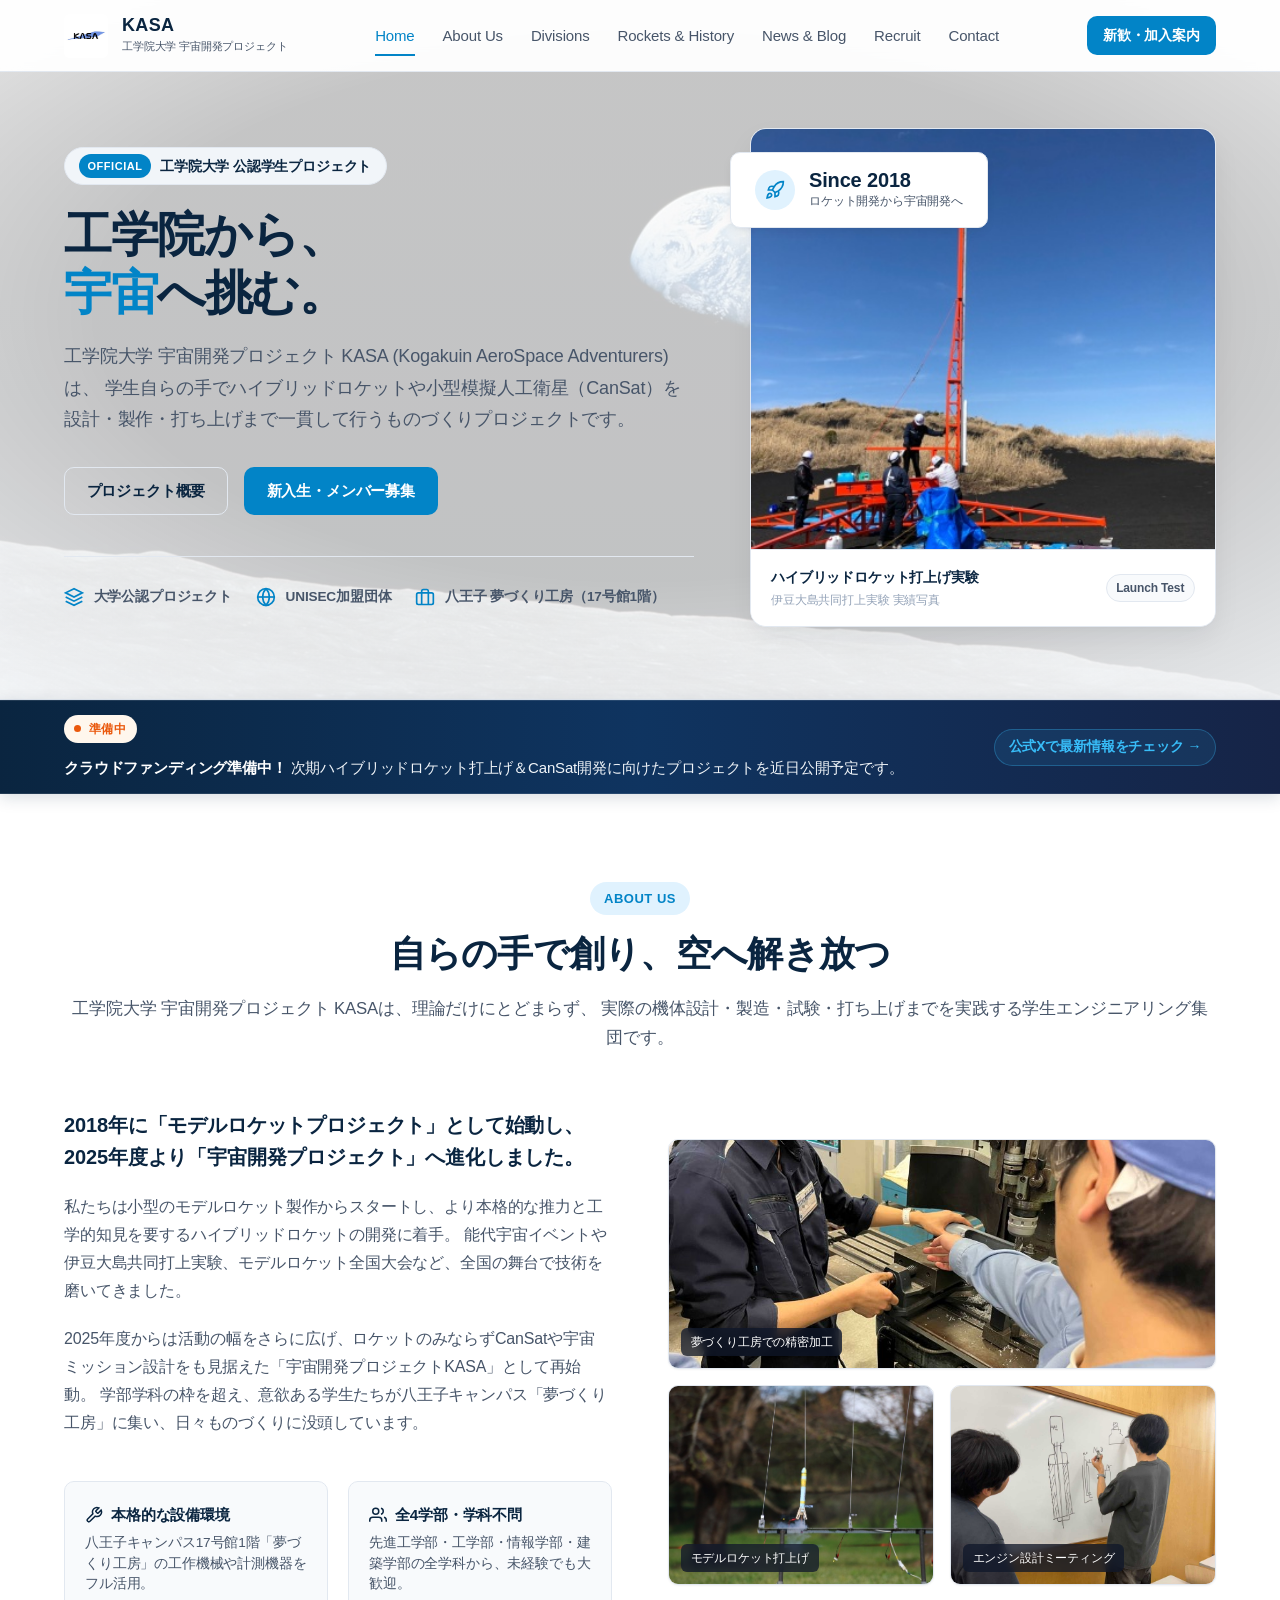
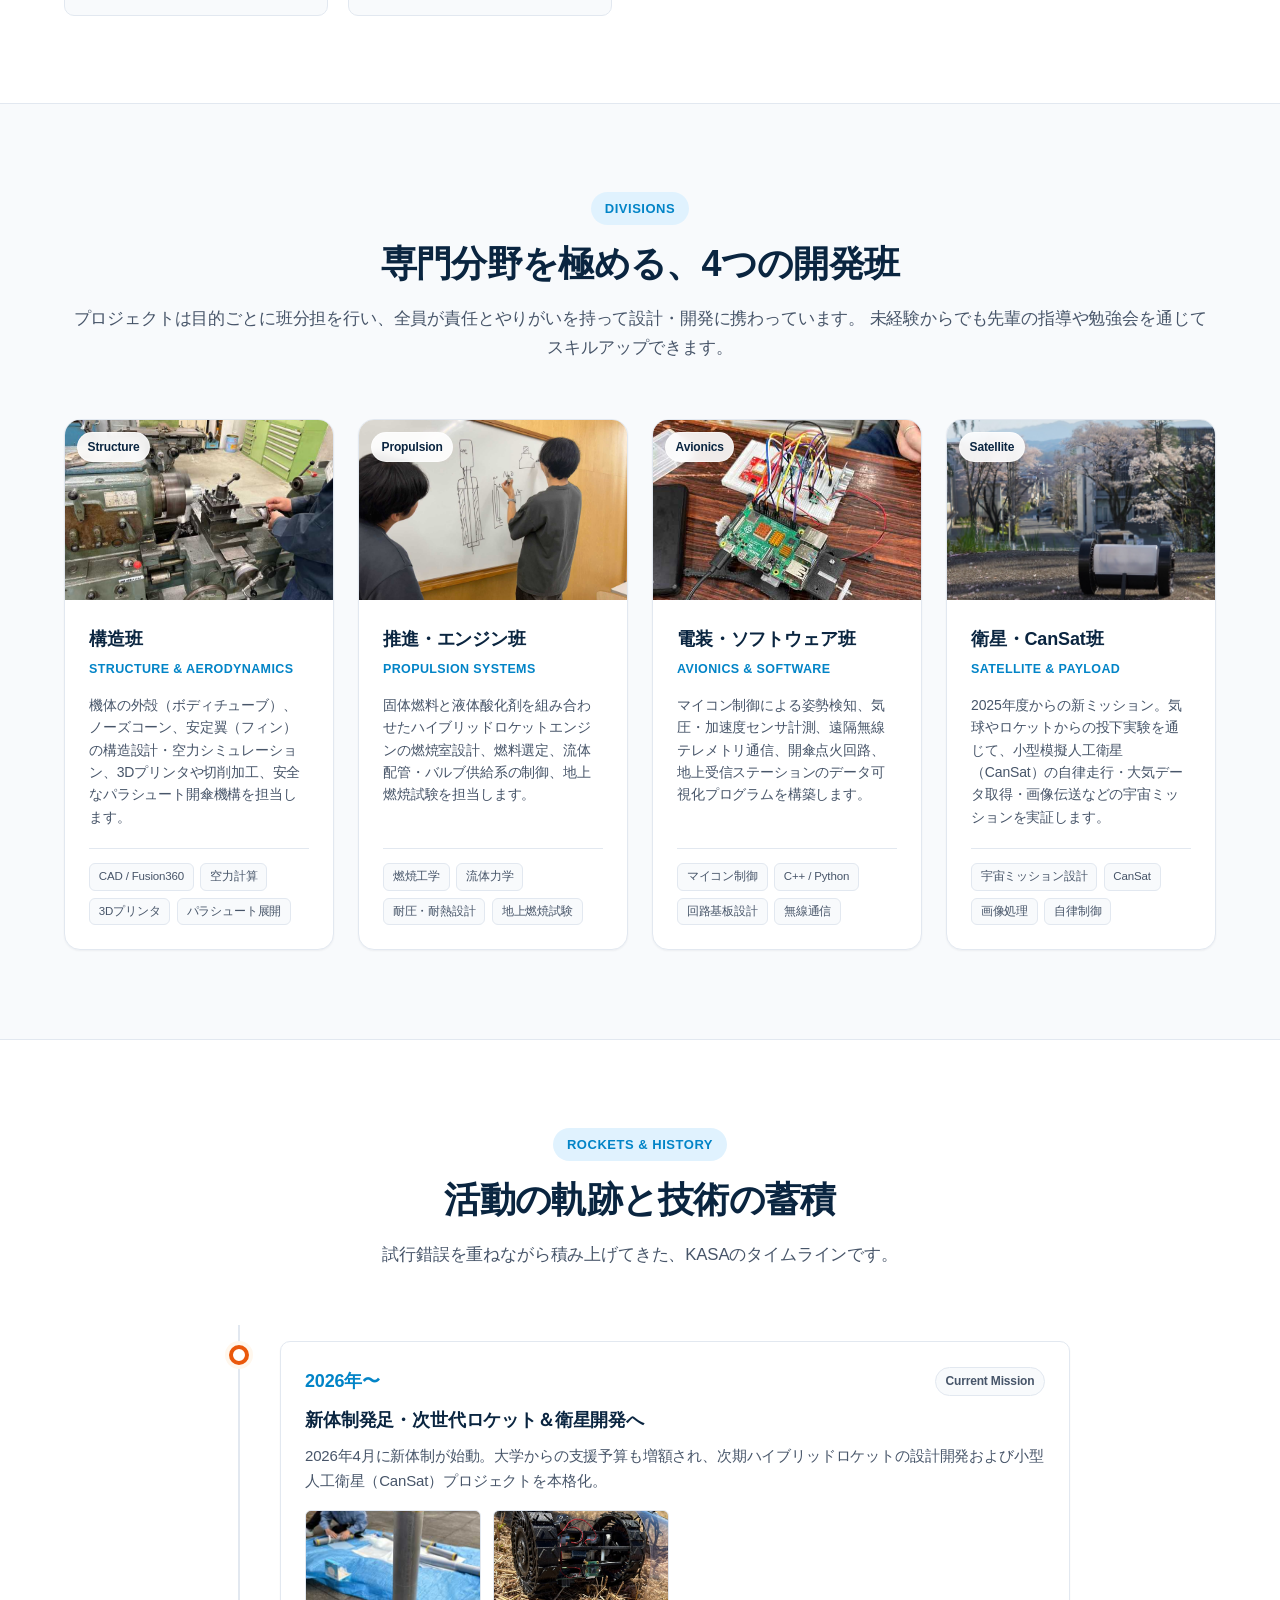
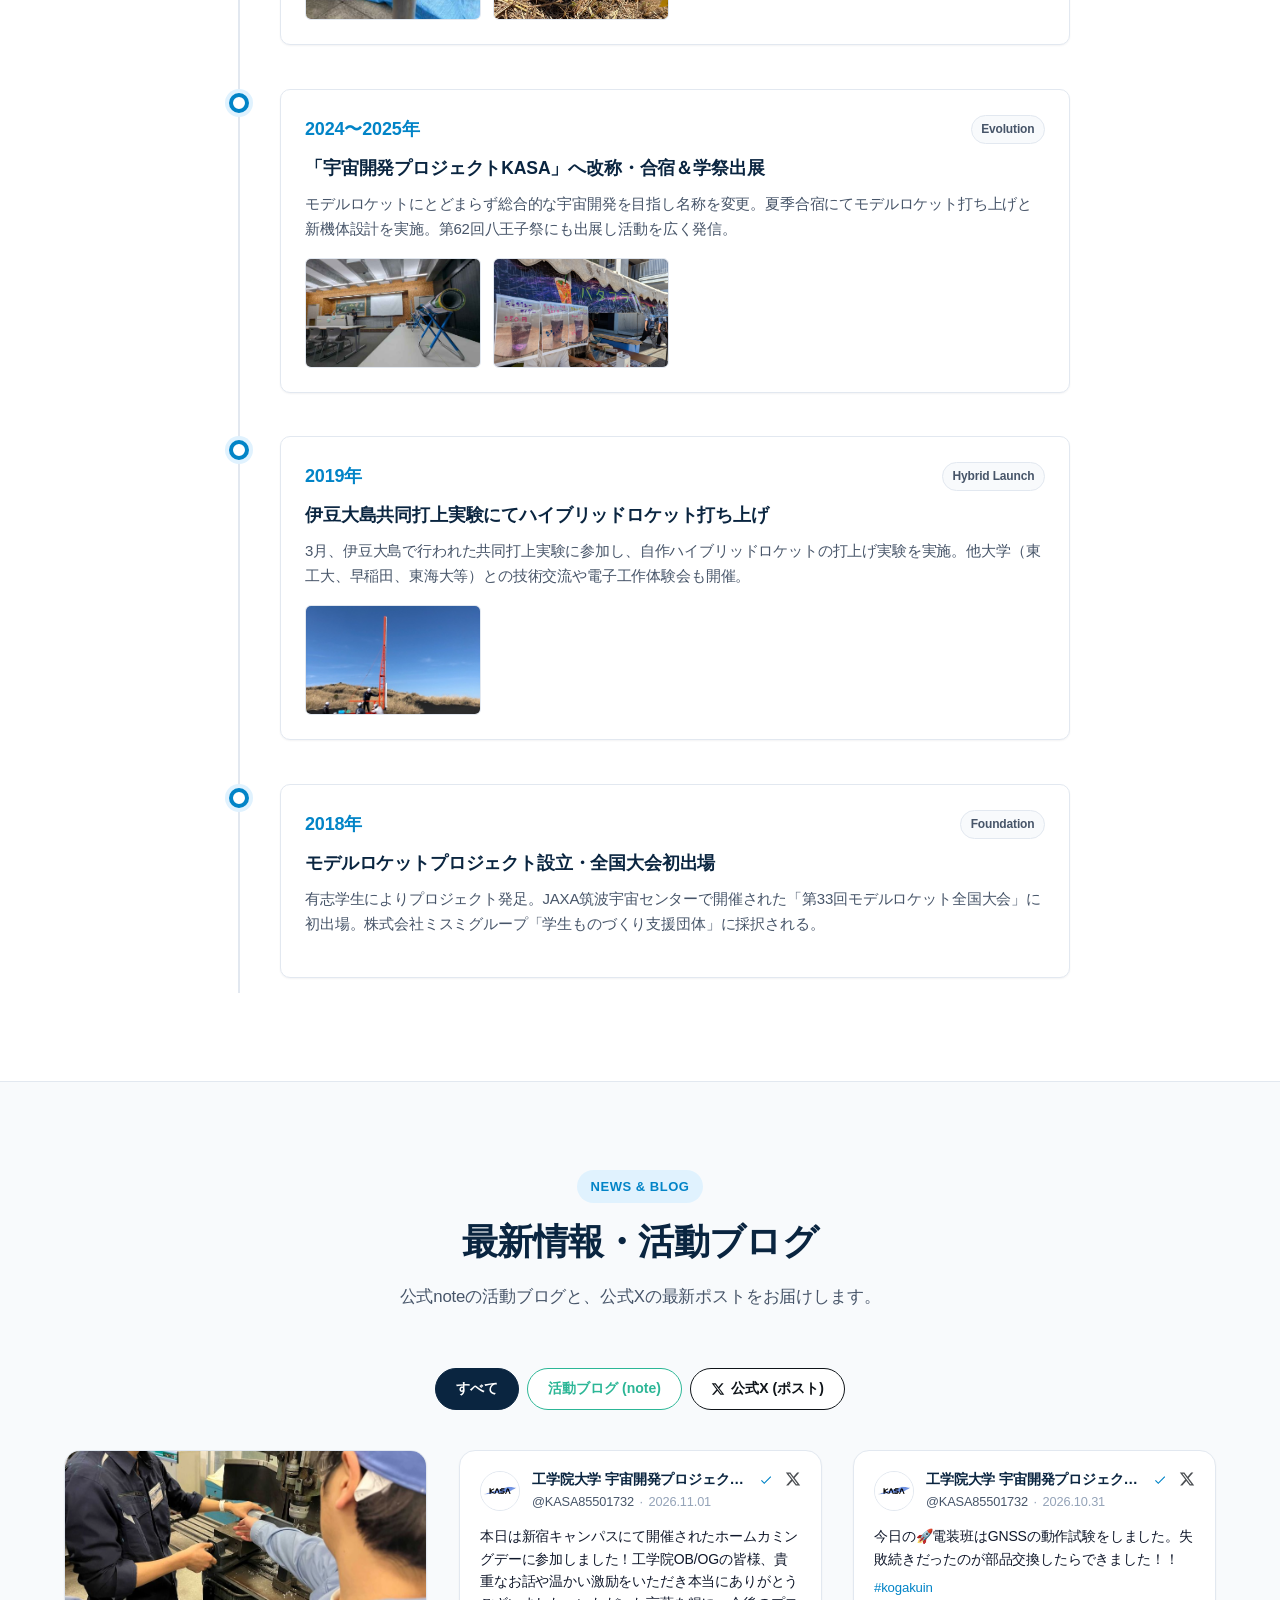
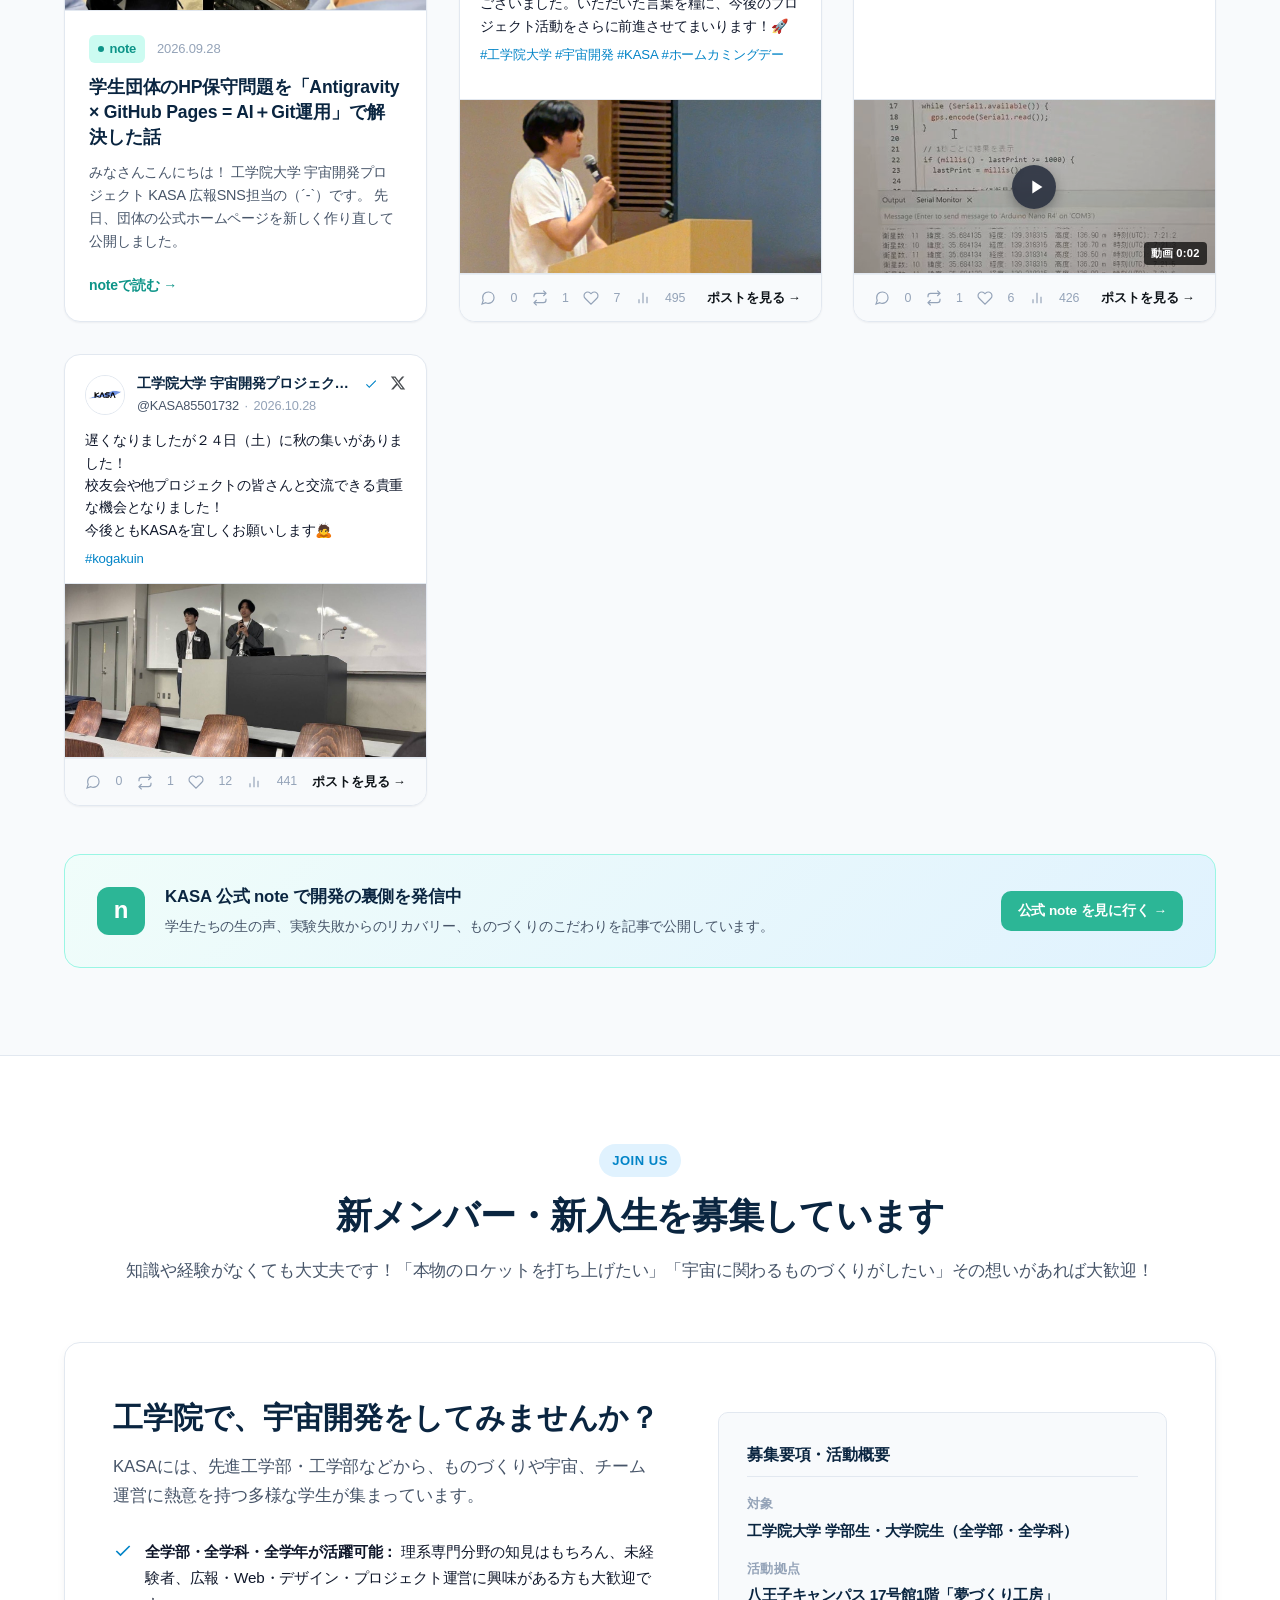
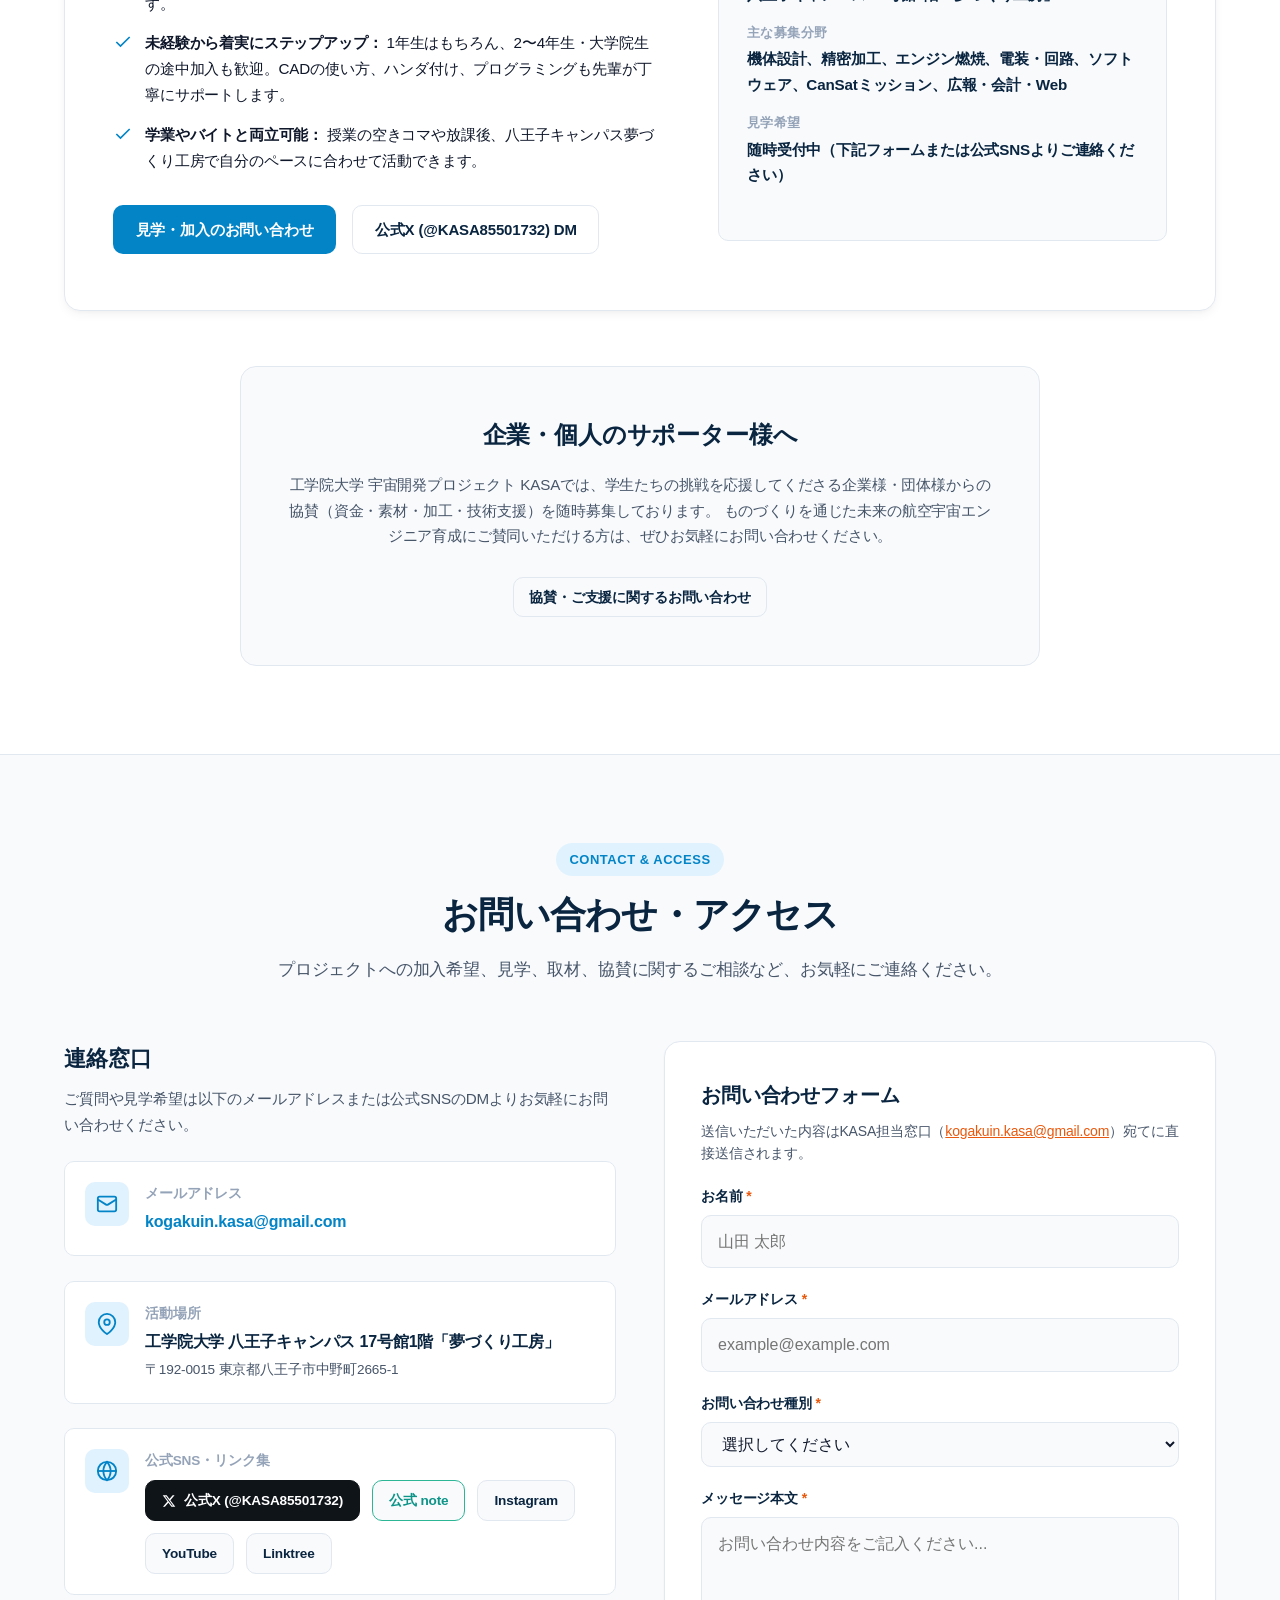
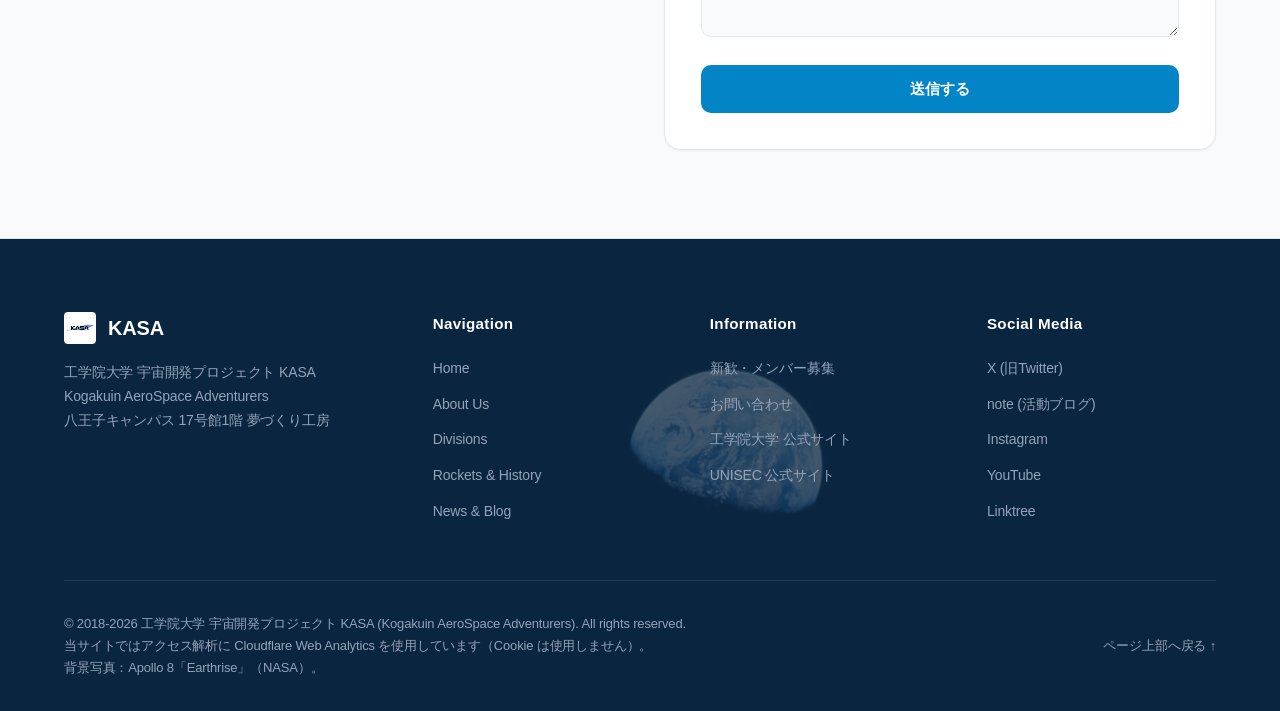
==== commit a4d655f4: "X更新（11/01 ホームカミングデー、10/31 電装班GNSS試験、10/28 数値更新）" ====
--- a/index.html
+++ b/index.html
@@ -526,7 +526,7 @@
           <div id="noteArticlesContainer" style="display: contents;"></div>
 
           <!-- 公式X：直近3件（新しい順） -->
-          <!-- 1. Xポスト (2026.10.28) -->
+          <!-- 1. Xポスト (2026.11.01) -->
           <article class="news-card card-x fade-init delay-1" data-category="x">
             <div class="x-card-header">
               <img src="./assets/images/kasa_icon.png" alt="KASA公式Xアイコン" class="x-card-avatar">
@@ -540,6 +540,174 @@
                 <div class="x-card-subline">
                   <span class="x-card-handle">@KASA85501732</span>
                   <span class="x-card-dot">·</span>
+                  <time class="x-card-time" datetime="2026-11-01">2026.11.01</time>
+                </div>
+              </div>
+              <a href="https://x.com/KASA85501732/status/2116892541689999379" target="_blank" rel="noopener noreferrer"
+                class="x-card-logo" aria-label="Xでポストを開く" title="Xでこのポストを開く">
+                <svg viewBox="0 0 24 24" width="16" height="16" fill="currentColor">
+                  <path
+                    d="M18.244 2.25h3.308l-7.227 8.26 8.502 11.24H16.17l-5.214-6.817L4.99 21.75H1.68l7.73-8.835L1.254 2.25H8.08l4.713 6.231zm-1.161 17.52h1.833L7.084 4.126H5.117z">
+                  </path>
+                </svg>
+              </a>
+            </div>
+
+            <div class="x-card-content">
+              <p class="x-card-text">
+                本日は新宿キャンパスにて開催されたホームカミングデーに参加しました！工学院OB/OGの皆様、貴重なお話や温かい激励をいただき本当にありがとうございました。いただいた言葉を糧に、今後のプロジェクト活動をさらに前進させてまいります！🚀<br>
+                <span class="x-hashtags">#工学院大学 #宇宙開発 #KASA #ホームカミングデー</span>
+              </p>
+            </div>
+
+            <div class="x-card-media-wrapper">
+              <img src="./assets/images/x_post_20261101.jpg" alt="ホームカミングデーで活動報告を行うKASAメンバー" class="x-card-img"
+                data-preview-img="./assets/images/x_post_20261101.jpg" data-title="ホームカミングデー 活動報告" data-desc="新宿キャンパスで開催されたホームカミングデーにて工学院OB・OGの皆様へ活動報告を行いました。">
+            </div>
+
+            <div class="x-card-footer">
+              <div class="x-actions">
+                <span class="x-action-item" title="返信">
+                  <svg viewBox="0 0 24 24" width="16" height="16" fill="none" stroke="currentColor" stroke-width="1.75">
+                    <path
+                      d="M21 11.5a8.38 8.38 0 0 1-.9 3.8 8.5 8.5 0 0 1-7.6 4.7 8.38 8.38 0 0 1-3.8-.9L3 21l1.9-5.7a8.38 8.38 0 0 1-.9-3.8 8.5 8.5 0 0 1 4.7-7.6 8.38 8.38 0 0 1 3.8-.9h.5a8.48 8.48 0 0 1 8 8v.5z">
+                    </path>
+                  </svg>
+                </span>
+                <span class="x-count">0</span>
+                <span class="x-action-item action-repost" title="再投稿">
+                  <svg viewBox="0 0 24 24" width="16" height="16" fill="none" stroke="currentColor" stroke-width="1.75">
+                    <path d="M17 1l4 4-4 4"></path>
+                    <path d="M3 11V9a4 4 0 0 1 4-4h14"></path>
+                    <path d="M7 23l-4-4 4-4"></path>
+                    <path d="M21 13v2a4 4 0 0 1-4 4H3"></path>
+                  </svg>
+                </span>
+                <span class="x-count">1</span>
+                <span class="x-action-item action-like" title="いいね">
+                  <svg viewBox="0 0 24 24" width="16" height="16" fill="none" stroke="currentColor" stroke-width="1.75">
+                    <path
+                      d="M20.84 4.61a5.5 5.5 0 0 0-7.78 0L12 5.67l-1.06-1.06a5.5 5.5 0 0 0-7.78 7.78l1.06 1.06L12 21.23l7.78-7.78 1.06-1.06a5.5 5.5 0 0 0 0-7.78z">
+                    </path>
+                  </svg>
+                </span>
+                <span class="x-count">7</span>
+                <span class="x-action-item" title="表示回数">
+                  <svg viewBox="0 0 24 24" width="16" height="16" fill="none" stroke="currentColor" stroke-width="1.75">
+                    <path d="M18 20V10M12 20V4M6 20v-6"></path>
+                  </svg>
+                </span>
+                <span class="x-count">495</span>
+              </div>
+              <a href="https://x.com/KASA85501732/status/2116892541689999379" target="_blank" rel="noopener noreferrer"
+                class="x-card-link" title="当該ポストを開く">
+                ポストを見る &rarr;
+              </a>
+            </div>
+          </article>
+
+          <!-- 2. Xポスト (2026.10.31 電装班 動画) -->
+          <article class="news-card card-x fade-init delay-2" data-category="x">
+            <div class="x-card-header">
+              <img src="./assets/images/kasa_icon.png" alt="KASA公式Xアイコン" class="x-card-avatar">
+              <div class="x-card-user">
+                <div class="x-card-author-line">
+                  <span class="x-card-name">工学院大学 宇宙開発プロジェクト KASA</span>
+                  <svg class="x-card-badge" viewBox="0 0 24 24" width="14" height="14" fill="#0284c7">
+                    <path d="M9 16.17L4.83 12l-1.42 1.41L9 19 21 7l-1.41-1.41z"></path>
+                  </svg>
+                </div>
+                <div class="x-card-subline">
+                  <span class="x-card-handle">@KASA85501732</span>
+                  <span class="x-card-dot">·</span>
+                  <time class="x-card-time" datetime="2026-10-31">2026.10.31</time>
+                </div>
+              </div>
+              <a href="https://x.com/KASA85501732/status/2116458352356016298" target="_blank" rel="noopener noreferrer"
+                class="x-card-logo" aria-label="Xでポストを開く" title="Xでこのポストを開く">
+                <svg viewBox="0 0 24 24" width="16" height="16" fill="currentColor">
+                  <path
+                    d="M18.244 2.25h3.308l-7.227 8.26 8.502 11.24H16.17l-5.214-6.817L4.99 21.75H1.68l7.73-8.835L1.254 2.25H8.08l4.713 6.231zm-1.161 17.52h1.833L7.084 4.126H5.117z">
+                  </path>
+                </svg>
+              </a>
+            </div>
+
+            <div class="x-card-content">
+              <p class="x-card-text">
+                今日の🚀電装班はGNSSの動作試験をしました。失敗続きだったのが部品交換したらできました！！<br>
+                <span class="x-hashtags">#kogakuin</span>
+              </p>
+            </div>
+
+            <div class="x-card-media-wrapper is-video">
+              <img src="./assets/images/x_post_20261031.jpg" alt="Arduino IDEでGNSSモジュールの動作確認を行う動画サムネイル" class="x-card-img"
+                data-preview-img="./assets/images/x_post_20261031.jpg" data-title="電装班 GNSS動作試験（動画）" data-desc="GNSSモジュールの部品交換後にシリアルモニタで測位成功を確認した実験動画。※動画はXの元ポストでご覧いただけます。">
+              <div class="x-card-video-overlay" aria-hidden="true">
+                <div class="x-card-play-btn">
+                  <svg viewBox="0 0 24 24" width="22" height="22" fill="currentColor">
+                    <path d="M8 5v14l11-7z"></path>
+                  </svg>
+                </div>
+                <span class="x-card-video-badge">動画 0:02</span>
+              </div>
+            </div>
+
+            <div class="x-card-footer">
+              <div class="x-actions">
+                <span class="x-action-item" title="返信">
+                  <svg viewBox="0 0 24 24" width="16" height="16" fill="none" stroke="currentColor" stroke-width="1.75">
+                    <path
+                      d="M21 11.5a8.38 8.38 0 0 1-.9 3.8 8.5 8.5 0 0 1-7.6 4.7 8.38 8.38 0 0 1-3.8-.9L3 21l1.9-5.7a8.38 8.38 0 0 1-.9-3.8 8.5 8.5 0 0 1 4.7-7.6 8.38 8.38 0 0 1 3.8-.9h.5a8.48 8.48 0 0 1 8 8v.5z">
+                    </path>
+                  </svg>
+                </span>
+                <span class="x-count">0</span>
+                <span class="x-action-item action-repost" title="再投稿">
+                  <svg viewBox="0 0 24 24" width="16" height="16" fill="none" stroke="currentColor" stroke-width="1.75">
+                    <path d="M17 1l4 4-4 4"></path>
+                    <path d="M3 11V9a4 4 0 0 1 4-4h14"></path>
+                    <path d="M7 23l-4-4 4-4"></path>
+                    <path d="M21 13v2a4 4 0 0 1-4 4H3"></path>
+                  </svg>
+                </span>
+                <span class="x-count">1</span>
+                <span class="x-action-item action-like" title="いいね">
+                  <svg viewBox="0 0 24 24" width="16" height="16" fill="none" stroke="currentColor" stroke-width="1.75">
+                    <path
+                      d="M20.84 4.61a5.5 5.5 0 0 0-7.78 0L12 5.67l-1.06-1.06a5.5 5.5 0 0 0-7.78 7.78l1.06 1.06L12 21.23l7.78-7.78 1.06-1.06a5.5 5.5 0 0 0 0-7.78z">
+                    </path>
+                  </svg>
+                </span>
+                <span class="x-count">6</span>
+                <span class="x-action-item" title="表示回数">
+                  <svg viewBox="0 0 24 24" width="16" height="16" fill="none" stroke="currentColor" stroke-width="1.75">
+                    <path d="M18 20V10M12 20V4M6 20v-6"></path>
+                  </svg>
+                </span>
+                <span class="x-count">426</span>
+              </div>
+              <a href="https://x.com/KASA85501732/status/2116458352356016298" target="_blank" rel="noopener noreferrer"
+                class="x-card-link" title="当該ポストを開く">
+                ポストを見る &rarr;
+              </a>
+            </div>
+          </article>
+
+          <!-- 3. Xポスト (2026.10.28) -->
+          <article class="news-card card-x fade-init delay-3" data-category="x">
+            <div class="x-card-header">
+              <img src="./assets/images/kasa_icon.png" alt="KASA公式Xアイコン" class="x-card-avatar">
+              <div class="x-card-user">
+                <div class="x-card-author-line">
+                  <span class="x-card-name">工学院大学 宇宙開発プロジェクト KASA</span>
+                  <svg class="x-card-badge" viewBox="0 0 24 24" width="14" height="14" fill="#0284c7">
+                    <path d="M9 16.17L4.83 12l-1.42 1.41L9 19 21 7l-1.41-1.41z"></path>
+                  </svg>
+                </div>
+                <div class="x-card-subline">
+                  <span class="x-card-handle">@KASA85501732</span>
+                  <span class="x-card-dot">·</span>
                   <time class="x-card-time" datetime="2026-10-28">2026.10.28</time>
                 </div>
               </div>
@@ -585,7 +753,7 @@
                     <path d="M21 13v2a4 4 0 0 1-4 4H3"></path>
                   </svg>
                 </span>
-                <span class="x-count">0</span>
+                <span class="x-count">1</span>
                 <span class="x-action-item action-like" title="いいね">
                   <svg viewBox="0 0 24 24" width="16" height="16" fill="none" stroke="currentColor" stroke-width="1.75">
                     <path
@@ -593,178 +761,15 @@
                     </path>
                   </svg>
                 </span>
-                <span class="x-count">10</span>
-                <span class="x-action-item" title="表示回数">
-                  <svg viewBox="0 0 24 24" width="16" height="16" fill="none" stroke="currentColor" stroke-width="1.75">
-                    <path d="M18 20V10M12 20V4M6 20v-6"></path>
-                  </svg>
-                </span>
-                <span class="x-count">315</span>
-              </div>
-              <a href="https://x.com/KASA85501732/status/2115386283539443872" target="_blank" rel="noopener noreferrer"
-                class="x-card-link" title="当該ポストを開く">
-                ポストを見る &rarr;
-              </a>
-            </div>
-          </article>
-
-          <!-- 2. Xポスト (2026.10.17) -->
-          <article class="news-card card-x fade-init delay-2" data-category="x">
-            <div class="x-card-header">
-              <img src="./assets/images/kasa_icon.png" alt="KASA公式Xアイコン" class="x-card-avatar">
-              <div class="x-card-user">
-                <div class="x-card-author-line">
-                  <span class="x-card-name">工学院大学 宇宙開発プロジェクト KASA</span>
-                  <svg class="x-card-badge" viewBox="0 0 24 24" width="14" height="14" fill="#0284c7">
-                    <path d="M9 16.17L4.83 12l-1.42 1.41L9 19 21 7l-1.41-1.41z"></path>
-                  </svg>
-                </div>
-                <div class="x-card-subline">
-                  <span class="x-card-handle">@KASA85501732</span>
-                  <span class="x-card-dot">·</span>
-                  <time class="x-card-time" datetime="2026-10-17">2026.10.17</time>
-                </div>
-              </div>
-              <a href="https://x.com/KASA85501732/status/2111379415771054366" target="_blank" rel="noopener noreferrer"
-                class="x-card-logo" aria-label="Xでポストを開く" title="Xでこのポストを開く">
-                <svg viewBox="0 0 24 24" width="16" height="16" fill="currentColor">
-                  <path
-                    d="M18.244 2.25h3.308l-7.227 8.26 8.502 11.24H16.17l-5.214-6.817L4.99 21.75H1.68l7.73-8.835L1.254 2.25H8.08l4.713 6.231zm-1.161 17.52h1.833L7.084 4.126H5.117z">
-                  </path>
-                </svg>
-              </a>
-            </div>
-
-            <div class="x-card-content">
-              <p class="x-card-text">
-                燃焼架台増設完了❗️<br>
-                立体パズルみたいで大変でした〜😭<br>
-                燃焼試験も近づいてきたので、頑張っていきましょう‼️<br>
-                <span class="x-hashtags">#kogakuin</span>
-              </p>
-            </div>
-
-            <div class="x-card-media-wrapper">
-              <img src="./assets/images/x_post_20261017.jpg" alt="アルミフレームで立体的に組み立てられた燃焼架台" class="x-card-img"
-                data-preview-img="./assets/images/x_post_20261017.jpg" data-title="燃焼架台の増設完了" data-desc="燃焼試験に向けてアルミフレームを立体的に組み上げ、燃焼架台の増設が完了しました。">
-            </div>
-
-            <div class="x-card-footer">
-              <div class="x-actions">
-                <span class="x-action-item" title="返信">
-                  <svg viewBox="0 0 24 24" width="16" height="16" fill="none" stroke="currentColor" stroke-width="1.75">
-                    <path
-                      d="M21 11.5a8.38 8.38 0 0 1-.9 3.8 8.5 8.5 0 0 1-7.6 4.7 8.38 8.38 0 0 1-3.8-.9L3 21l1.9-5.7a8.38 8.38 0 0 1-.9-3.8 8.5 8.5 0 0 1 4.7-7.6 8.38 8.38 0 0 1 3.8-.9h.5a8.48 8.48 0 0 1 8 8v.5z">
-                    </path>
-                  </svg>
-                </span>
-                <span class="x-count">0</span>
-                <span class="x-action-item action-repost" title="再投稿">
-                  <svg viewBox="0 0 24 24" width="16" height="16" fill="none" stroke="currentColor" stroke-width="1.75">
-                    <path d="M17 1l4 4-4 4"></path>
-                    <path d="M3 11V9a4 4 0 0 1 4-4h14"></path>
-                    <path d="M7 23l-4-4 4-4"></path>
-                    <path d="M21 13v2a4 4 0 0 1-4 4H3"></path>
-                  </svg>
-                </span>
-                <span class="x-count">3</span>
-                <span class="x-action-item action-like" title="いいね">
-                  <svg viewBox="0 0 24 24" width="16" height="16" fill="none" stroke="currentColor" stroke-width="1.75">
-                    <path
-                      d="M20.84 4.61a5.5 5.5 0 0 0-7.78 0L12 5.67l-1.06-1.06a5.5 5.5 0 0 0-7.78 7.78l1.06 1.06L12 21.23l7.78-7.78 1.06-1.06a5.5 5.5 0 0 0 0-7.78z">
-                    </path>
-                  </svg>
-                </span>
                 <span class="x-count">12</span>
                 <span class="x-action-item" title="表示回数">
                   <svg viewBox="0 0 24 24" width="16" height="16" fill="none" stroke="currentColor" stroke-width="1.75">
                     <path d="M18 20V10M12 20V4M6 20v-6"></path>
                   </svg>
                 </span>
-                <span class="x-count">516</span>
-              </div>
-              <a href="https://x.com/KASA85501732/status/2111379415771054366" target="_blank" rel="noopener noreferrer"
-                class="x-card-link" title="当該ポストを開く">
-                ポストを見る &rarr;
-              </a>
-            </div>
-          </article>
-
-          <!-- 3. Xポスト (2026.10.15) -->
-          <article class="news-card card-x fade-init delay-3" data-category="x">
-            <div class="x-card-header">
-              <img src="./assets/images/kasa_icon.png" alt="KASA公式Xアイコン" class="x-card-avatar">
-              <div class="x-card-user">
-                <div class="x-card-author-line">
-                  <span class="x-card-name">工学院大学 宇宙開発プロジェクト KASA</span>
-                  <svg class="x-card-badge" viewBox="0 0 24 24" width="14" height="14" fill="#0284c7">
-                    <path d="M9 16.17L4.83 12l-1.42 1.41L9 19 21 7l-1.41-1.41z"></path>
-                  </svg>
-                </div>
-                <div class="x-card-subline">
-                  <span class="x-card-handle">@KASA85501732</span>
-                  <span class="x-card-dot">·</span>
-                  <time class="x-card-time" datetime="2026-10-15">2026.10.15</time>
-                </div>
-              </div>
-              <a href="https://x.com/KASA85501732/status/2110649759056973928" target="_blank" rel="noopener noreferrer"
-                class="x-card-logo" aria-label="Xでポストを開く" title="Xでこのポストを開く">
-                <svg viewBox="0 0 24 24" width="16" height="16" fill="currentColor">
-                  <path
-                    d="M18.244 2.25h3.308l-7.227 8.26 8.502 11.24H16.17l-5.214-6.817L4.99 21.75H1.68l7.73-8.835L1.254 2.25H8.08l4.713 6.231zm-1.161 17.52h1.833L7.084 4.126H5.117z">
-                  </path>
-                </svg>
-              </a>
-            </div>
-
-            <div class="x-card-content">
-              <p class="x-card-text">
-                燃焼班です！今日はロガーのアンプを更新し、出力をグラフ化するツールの作成を行いました！<br>
-                11月の燃焼実験実施に向けて1つづつ進めていきます！<br>
-                <span class="x-hashtags">#Kogakuin</span>
-              </p>
-            </div>
-
-            <div class="x-card-media-wrapper">
-              <img src="./assets/images/x_post_20261015.jpg" alt="ロードセルセンサーとPC画面に表示された出力グラフツール" class="x-card-img"
-                data-preview-img="./assets/images/x_post_20261015.jpg" data-title="燃焼班 ロガーアンプ更新とグラフ化ツール" data-desc="燃焼班にてロードセル用アンプを更新し、出力をリアルタイムでグラフ化するツールを作成・テストしている様子。">
-            </div>
-
-            <div class="x-card-footer">
-              <div class="x-actions">
-                <span class="x-action-item" title="返信">
-                  <svg viewBox="0 0 24 24" width="16" height="16" fill="none" stroke="currentColor" stroke-width="1.75">
-                    <path
-                      d="M21 11.5a8.38 8.38 0 0 1-.9 3.8 8.5 8.5 0 0 1-7.6 4.7 8.38 8.38 0 0 1-3.8-.9L3 21l1.9-5.7a8.38 8.38 0 0 1-.9-3.8 8.5 8.5 0 0 1 4.7-7.6 8.38 8.38 0 0 1 3.8-.9h.5a8.48 8.48 0 0 1 8 8v.5z">
-                    </path>
-                  </svg>
-                </span>
-                <span class="x-count">0</span>
-                <span class="x-action-item action-repost" title="再投稿">
-                  <svg viewBox="0 0 24 24" width="16" height="16" fill="none" stroke="currentColor" stroke-width="1.75">
-                    <path d="M17 1l4 4-4 4"></path>
-                    <path d="M3 11V9a4 4 0 0 1 4-4h14"></path>
-                    <path d="M7 23l-4-4 4-4"></path>
-                    <path d="M21 13v2a4 4 0 0 1-4 4H3"></path>
-                  </svg>
-                </span>
-                <span class="x-count">2</span>
-                <span class="x-action-item action-like" title="いいね">
-                  <svg viewBox="0 0 24 24" width="16" height="16" fill="none" stroke="currentColor" stroke-width="1.75">
-                    <path
-                      d="M20.84 4.61a5.5 5.5 0 0 0-7.78 0L12 5.67l-1.06-1.06a5.5 5.5 0 0 0-7.78 7.78l1.06 1.06L12 21.23l7.78-7.78 1.06-1.06a5.5 5.5 0 0 0 0-7.78z">
-                    </path>
-                  </svg>
-                </span>
-                <span class="x-count">10</span>
-                <span class="x-action-item" title="表示回数">
-                  <svg viewBox="0 0 24 24" width="16" height="16" fill="none" stroke="currentColor" stroke-width="1.75">
-                    <path d="M18 20V10M12 20V4M6 20v-6"></path>
-                  </svg>
-                </span>
-                <span class="x-count">447</span>
-              </div>
-              <a href="https://x.com/KASA85501732/status/2110649759056973928" target="_blank" rel="noopener noreferrer"
+                <span class="x-count">441</span>
+              </div>
+              <a href="https://x.com/KASA85501732/status/2115386283539443872" target="_blank" rel="noopener noreferrer"
                 class="x-card-link" title="当該ポストを開く">
                 ポストを見る &rarr;
               </a>
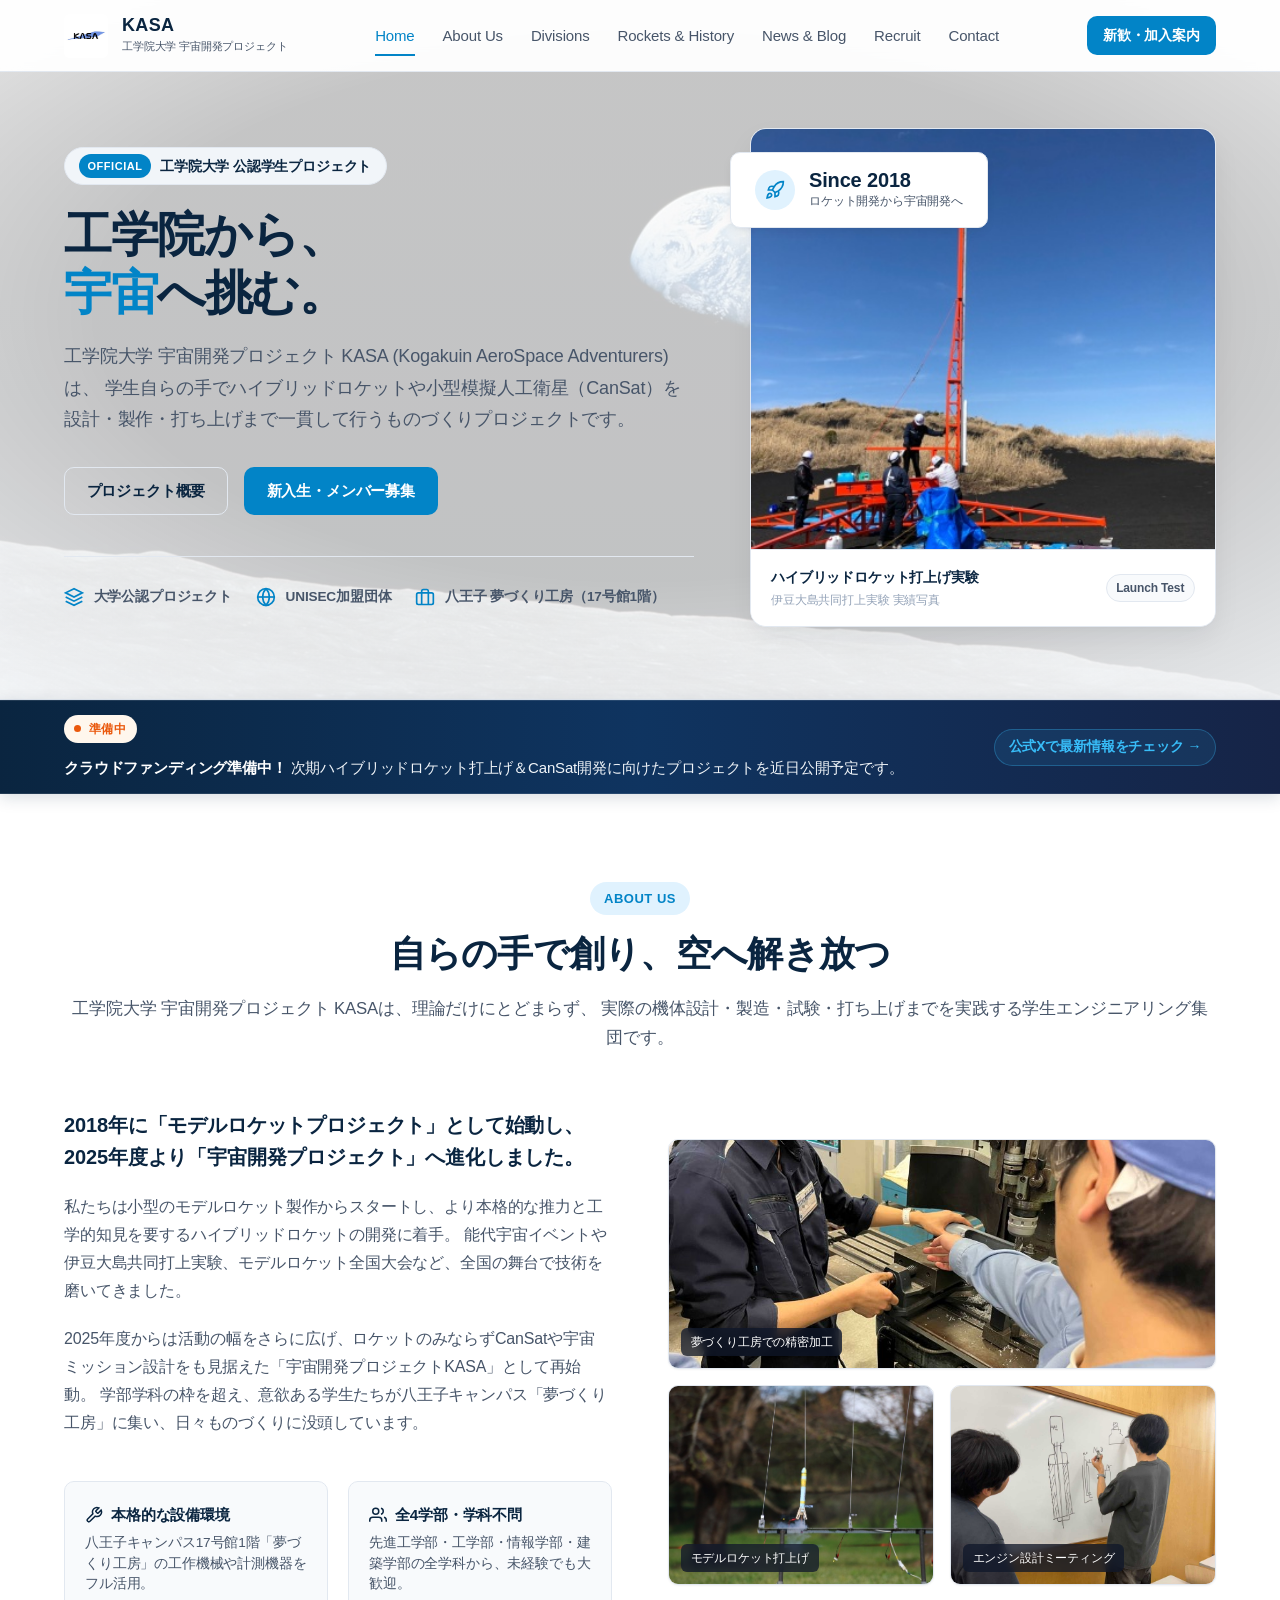
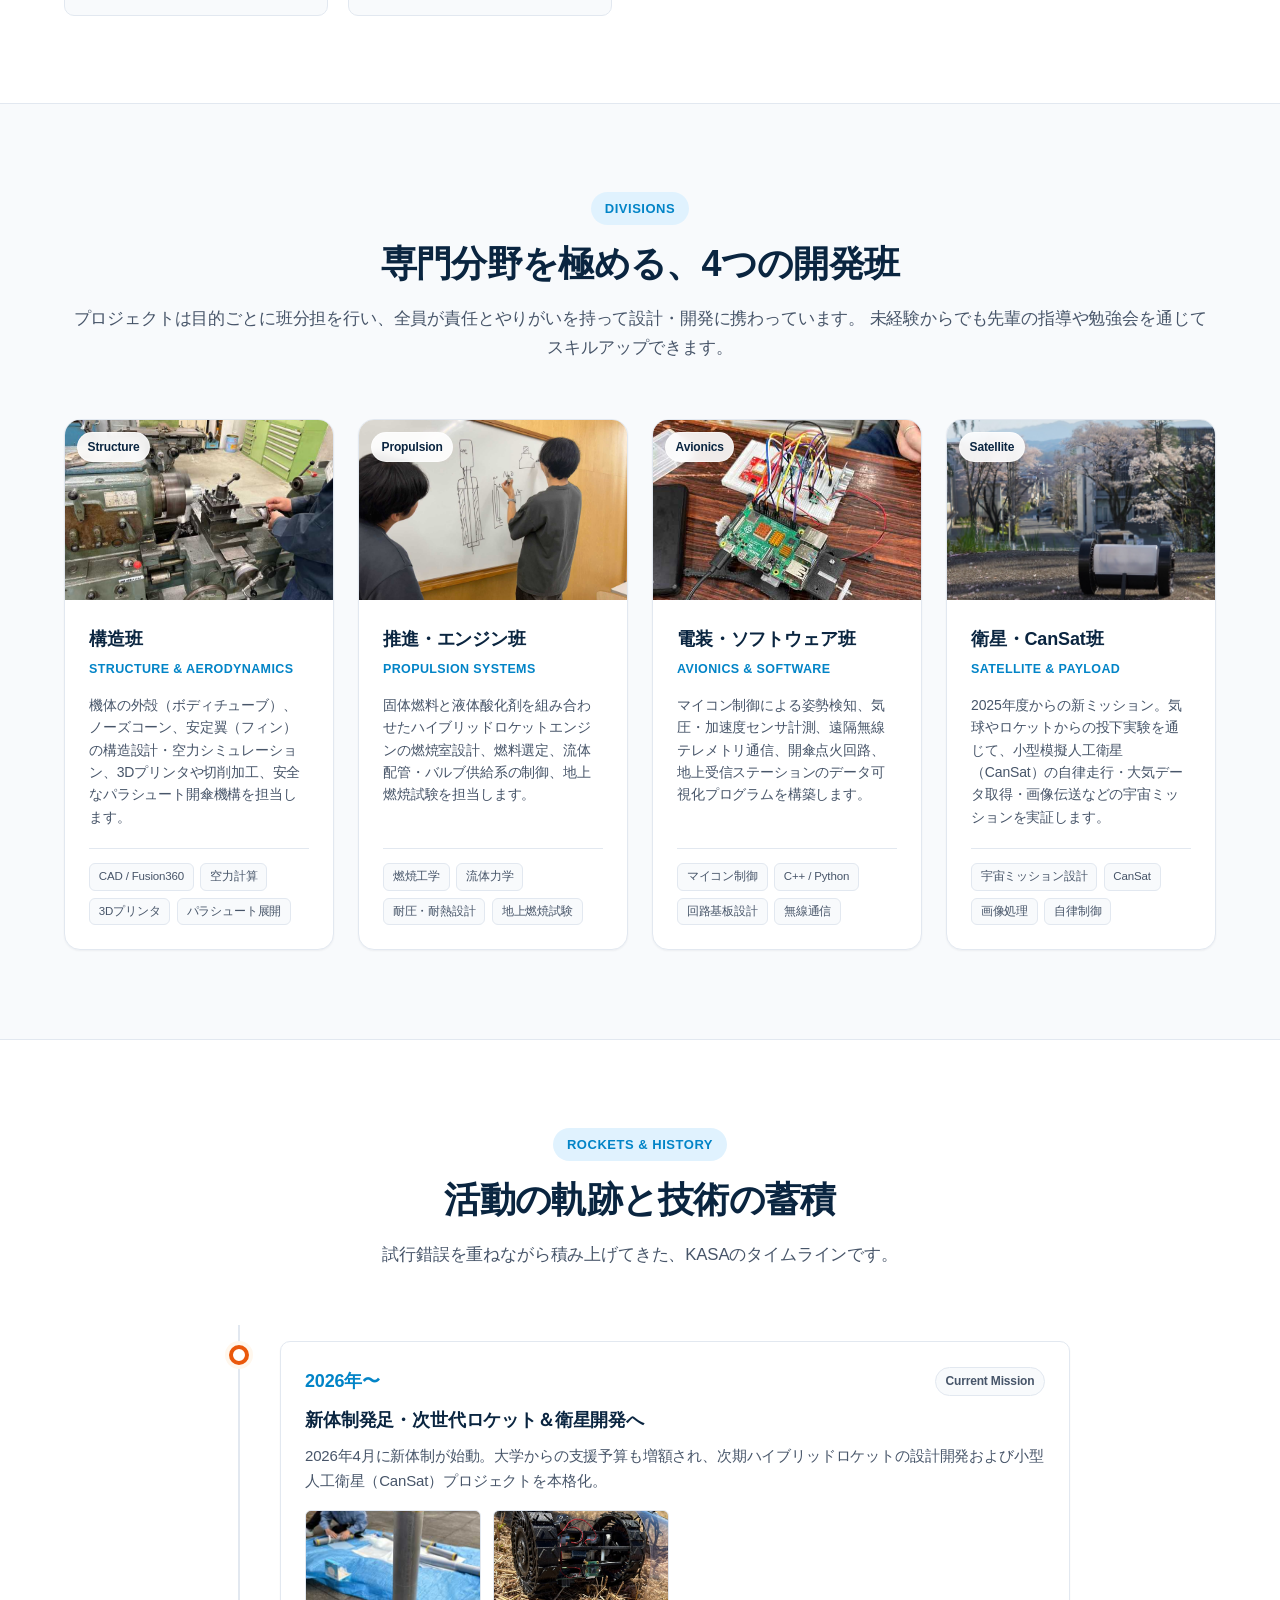
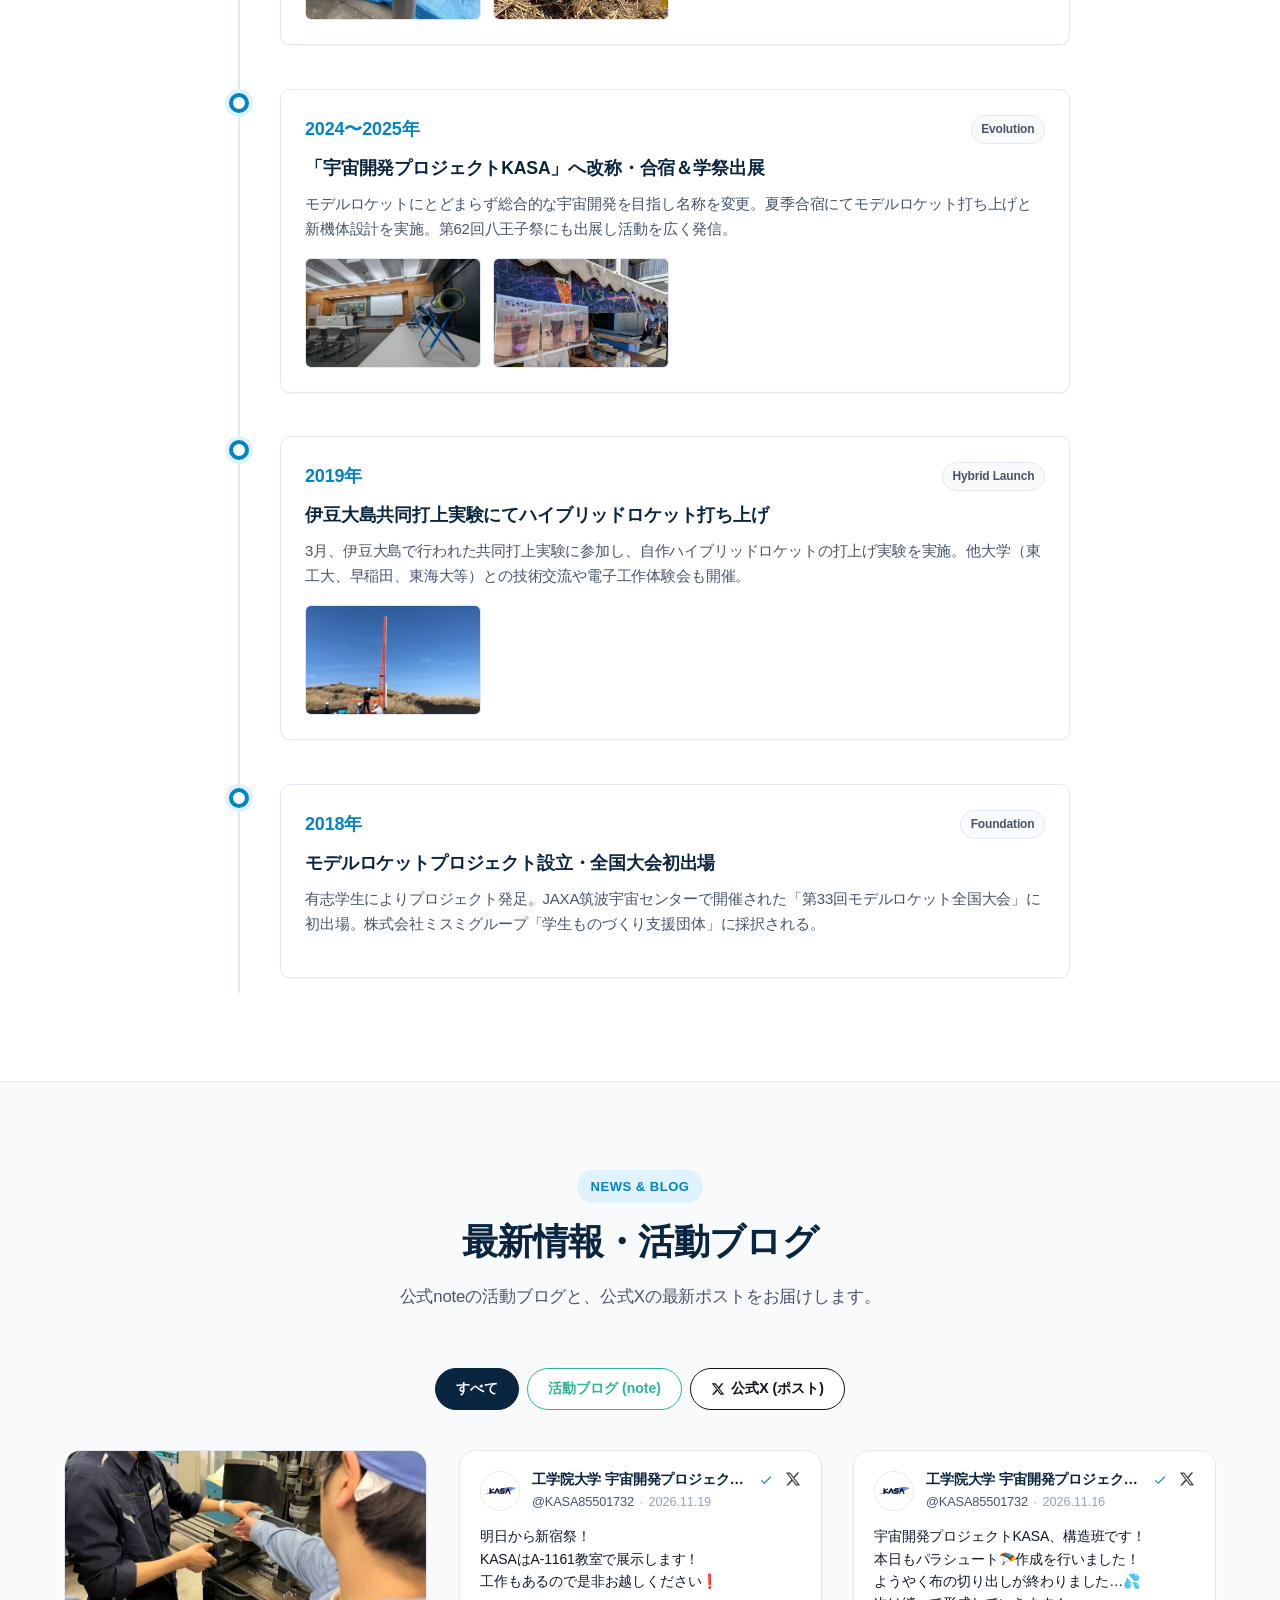
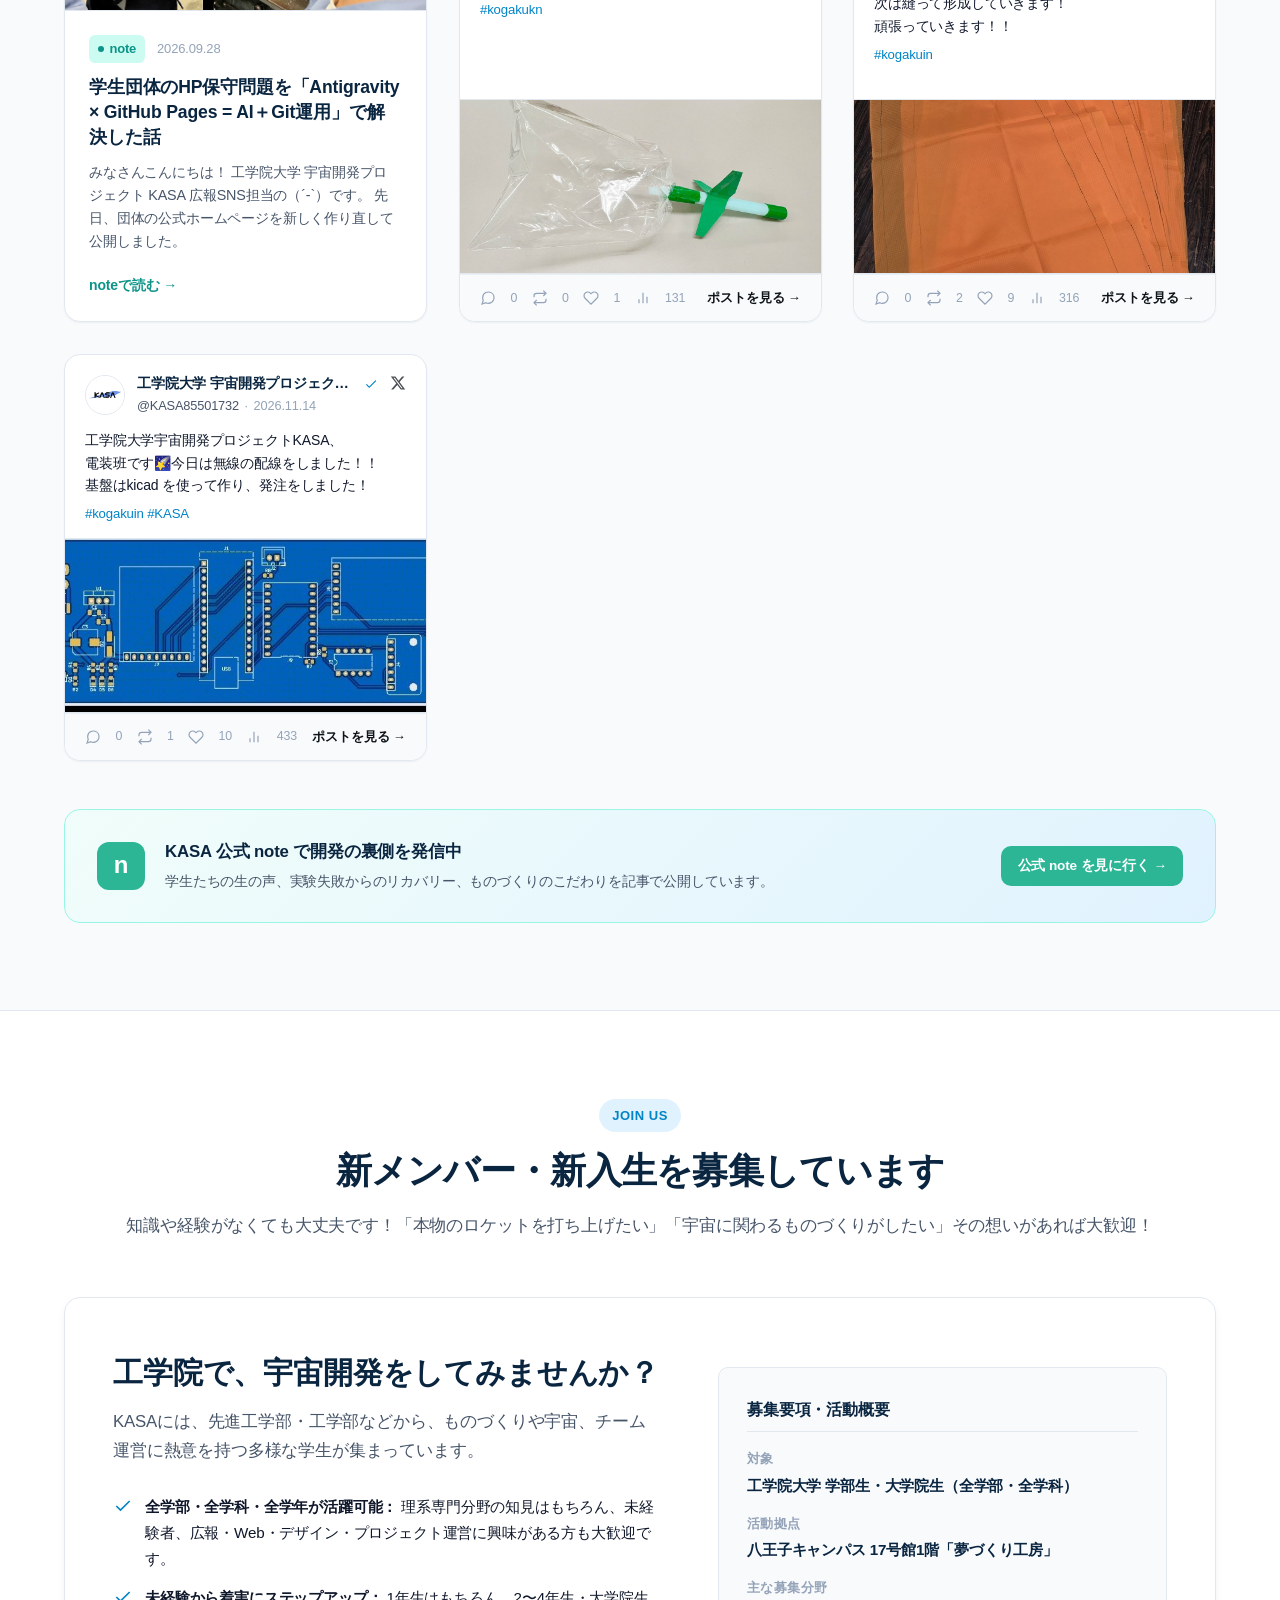
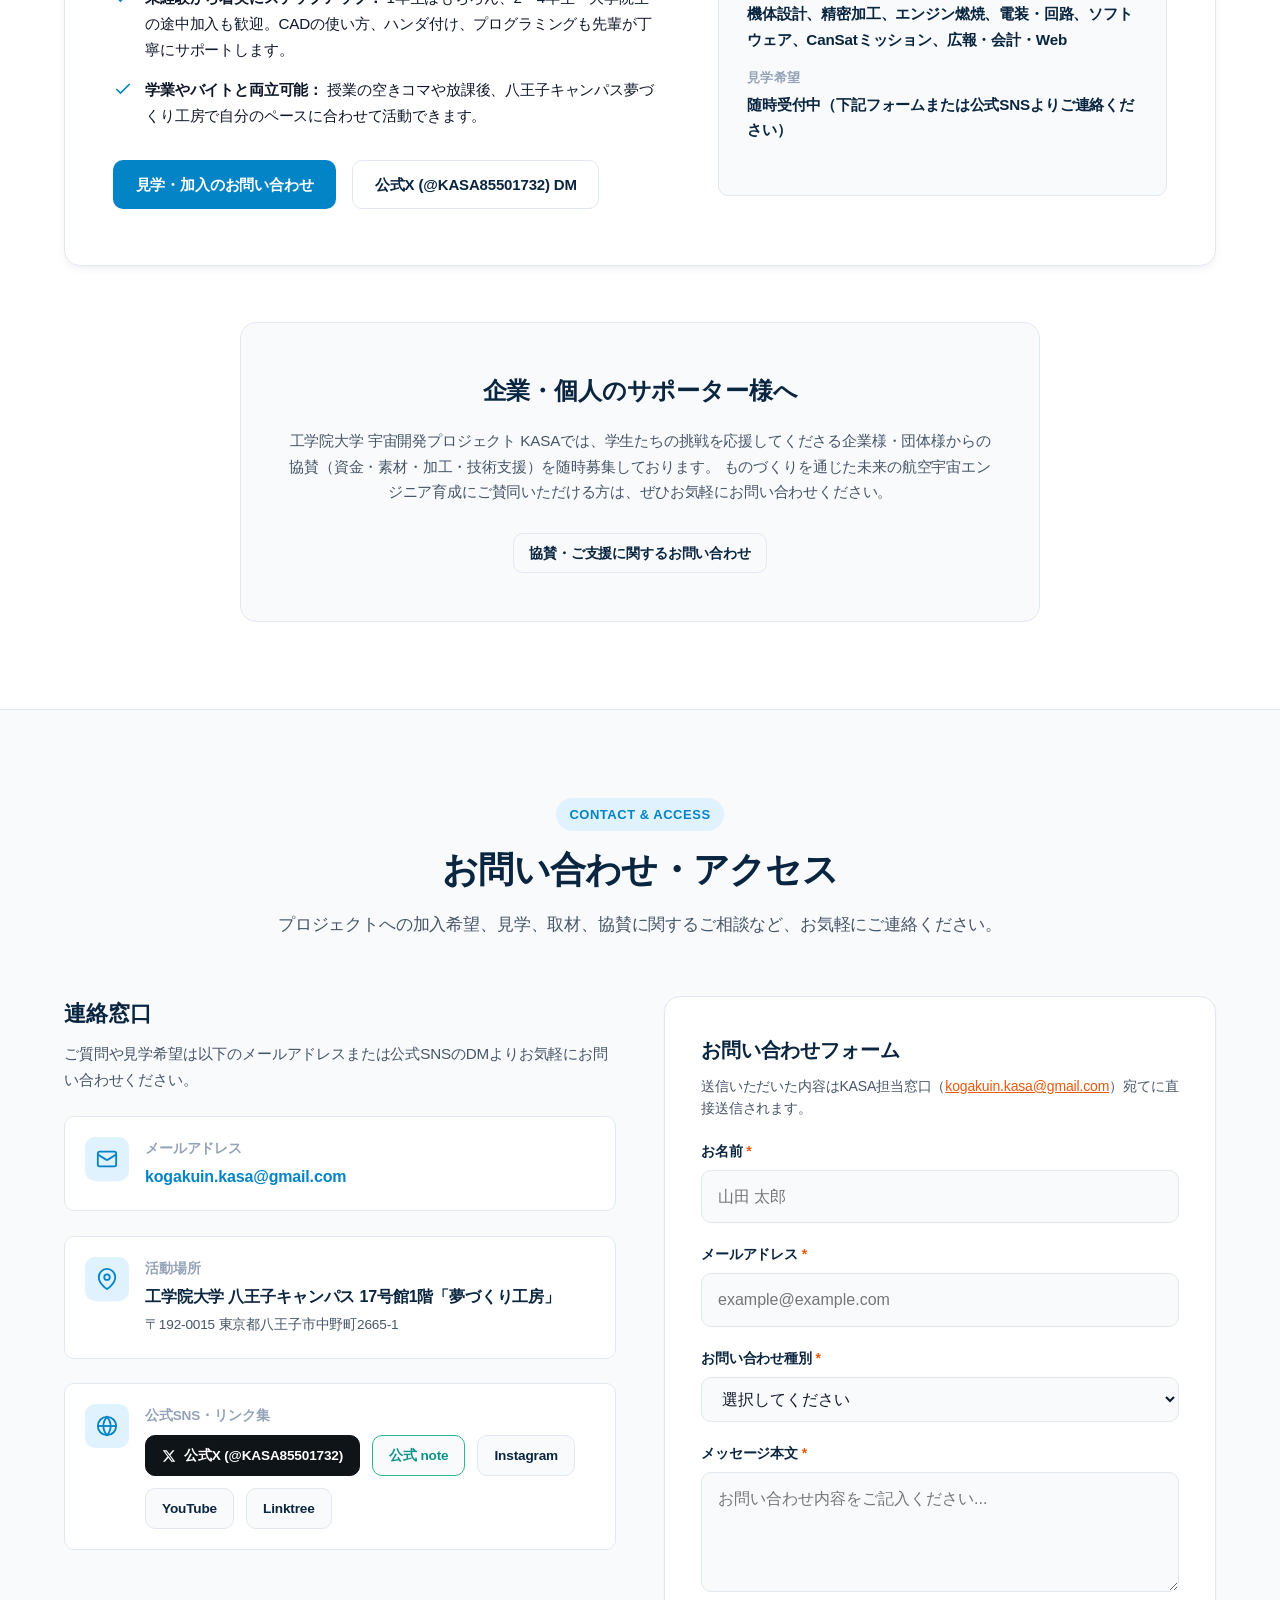
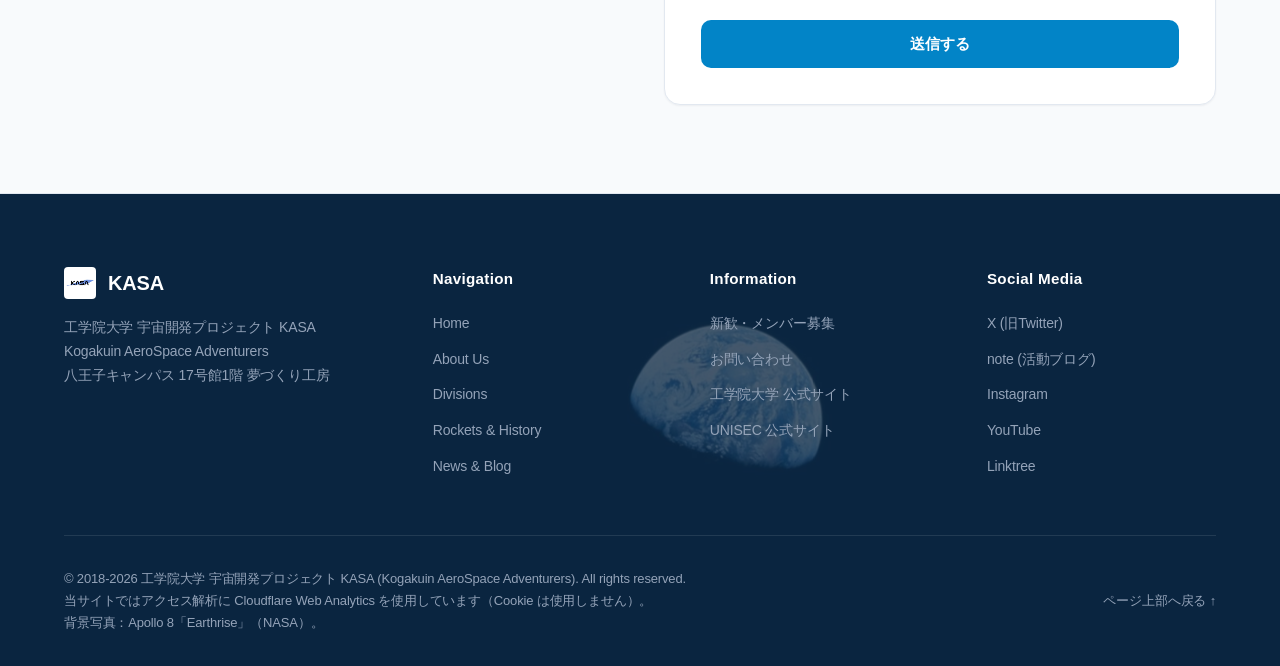
==== commit 40b12ae1: "X更新（11/19 新宿祭展示告知、11/16 構造班パラシュート布切り出し、11/14 電装班KiCad基板発注）" ====
--- a/index.html
+++ b/index.html
@@ -525,8 +525,8 @@
           <!-- 公式note：最新記事（JavaScriptで自動取得・挿入） -->
           <div id="noteArticlesContainer" style="display: contents;"></div>
 
-          <!-- 公式X：直近3件（新しい順） -->
-          <!-- 1. Xポスト (2026.11.01) -->
+                    <!-- 公式X：直近3件（新しい順） -->
+          <!-- 1. Xポスト (2026.11.19) -->
           <article class="news-card card-x fade-init delay-1" data-category="x">
             <div class="x-card-header">
               <img src="./assets/images/kasa_icon.png" alt="KASA公式Xアイコン" class="x-card-avatar">
@@ -540,10 +540,10 @@
                 <div class="x-card-subline">
                   <span class="x-card-handle">@KASA85501732</span>
                   <span class="x-card-dot">·</span>
-                  <time class="x-card-time" datetime="2026-11-01">2026.11.01</time>
-                </div>
-              </div>
-              <a href="https://x.com/KASA85501732/status/2116892541689999379" target="_blank" rel="noopener noreferrer"
+                  <time class="x-card-time" datetime="2026-11-19">2026.11.19</time>
+                </div>
+              </div>
+              <a href="https://x.com/KASA85501732/status/2123275125357502924" target="_blank" rel="noopener noreferrer"
                 class="x-card-logo" aria-label="Xでポストを開く" title="Xでこのポストを開く">
                 <svg viewBox="0 0 24 24" width="16" height="16" fill="currentColor">
                   <path
@@ -555,14 +555,16 @@
 
             <div class="x-card-content">
               <p class="x-card-text">
-                本日は新宿キャンパスにて開催されたホームカミングデーに参加しました！工学院OB/OGの皆様、貴重なお話や温かい激励をいただき本当にありがとうございました。いただいた言葉を糧に、今後のプロジェクト活動をさらに前進させてまいります！🚀<br>
-                <span class="x-hashtags">#工学院大学 #宇宙開発 #KASA #ホームカミングデー</span>
+                明日から新宿祭！<br>
+                KASAはA-1161教室で展示します！<br>
+                工作もあるので是非お越しください❗️<br>
+                <span class="x-hashtags">#kogakukn</span>
               </p>
             </div>
 
             <div class="x-card-media-wrapper">
-              <img src="./assets/images/x_post_20261101.jpg" alt="ホームカミングデーで活動報告を行うKASAメンバー" class="x-card-img"
-                data-preview-img="./assets/images/x_post_20261101.jpg" data-title="ホームカミングデー 活動報告" data-desc="新宿キャンパスで開催されたホームカミングデーにて工学院OB・OGの皆様へ活動報告を行いました。">
+              <img src="./assets/images/x_post_20261119.jpg" alt="新宿祭のKASA展示ブースで体験できるロケット工作の完成見本" class="x-card-img"
+                data-preview-img="./assets/images/x_post_20261119.jpg" data-title="新宿祭 KASA展示とロケット工作" data-desc="新宿祭（A-1161教室）にてプロジェクト展示とロケット工作体験ブースを出展しました。">
             </div>
 
             <div class="x-card-footer">
@@ -583,7 +585,7 @@
                     <path d="M21 13v2a4 4 0 0 1-4 4H3"></path>
                   </svg>
                 </span>
-                <span class="x-count">1</span>
+                <span class="x-count">0</span>
                 <span class="x-action-item action-like" title="いいね">
                   <svg viewBox="0 0 24 24" width="16" height="16" fill="none" stroke="currentColor" stroke-width="1.75">
                     <path
@@ -591,22 +593,22 @@
                     </path>
                   </svg>
                 </span>
-                <span class="x-count">7</span>
+                <span class="x-count">1</span>
                 <span class="x-action-item" title="表示回数">
                   <svg viewBox="0 0 24 24" width="16" height="16" fill="none" stroke="currentColor" stroke-width="1.75">
                     <path d="M18 20V10M12 20V4M6 20v-6"></path>
                   </svg>
                 </span>
-                <span class="x-count">495</span>
-              </div>
-              <a href="https://x.com/KASA85501732/status/2116892541689999379" target="_blank" rel="noopener noreferrer"
+                <span class="x-count">131</span>
+              </div>
+              <a href="https://x.com/KASA85501732/status/2123275125357502924" target="_blank" rel="noopener noreferrer"
                 class="x-card-link" title="当該ポストを開く">
                 ポストを見る &rarr;
               </a>
             </div>
           </article>
 
-          <!-- 2. Xポスト (2026.10.31 電装班 動画) -->
+          <!-- 2. Xポスト (2026.11.16) -->
           <article class="news-card card-x fade-init delay-2" data-category="x">
             <div class="x-card-header">
               <img src="./assets/images/kasa_icon.png" alt="KASA公式Xアイコン" class="x-card-avatar">
@@ -620,10 +622,10 @@
                 <div class="x-card-subline">
                   <span class="x-card-handle">@KASA85501732</span>
                   <span class="x-card-dot">·</span>
-                  <time class="x-card-time" datetime="2026-10-31">2026.10.31</time>
-                </div>
-              </div>
-              <a href="https://x.com/KASA85501732/status/2116458352356016298" target="_blank" rel="noopener noreferrer"
+                  <time class="x-card-time" datetime="2026-11-16">2026.11.16</time>
+                </div>
+              </div>
+              <a href="https://x.com/KASA85501732/status/2122218824141578403" target="_blank" rel="noopener noreferrer"
                 class="x-card-logo" aria-label="Xでポストを開く" title="Xでこのポストを開く">
                 <svg viewBox="0 0 24 24" width="16" height="16" fill="currentColor">
                   <path
@@ -635,22 +637,18 @@
 
             <div class="x-card-content">
               <p class="x-card-text">
-                今日の🚀電装班はGNSSの動作試験をしました。失敗続きだったのが部品交換したらできました！！<br>
+                宇宙開発プロジェクトKASA、構造班です！<br>
+                本日もパラシュート🪂作成を行いました！<br>
+                ようやく布の切り出しが終わりました…💦<br>
+                次は縫って形成していきます！<br>
+                頑張っていきます！！<br>
                 <span class="x-hashtags">#kogakuin</span>
               </p>
             </div>
 
-            <div class="x-card-media-wrapper is-video">
-              <img src="./assets/images/x_post_20261031.jpg" alt="Arduino IDEでGNSSモジュールの動作確認を行う動画サムネイル" class="x-card-img"
-                data-preview-img="./assets/images/x_post_20261031.jpg" data-title="電装班 GNSS動作試験（動画）" data-desc="GNSSモジュールの部品交換後にシリアルモニタで測位成功を確認した実験動画。※動画はXの元ポストでご覧いただけます。">
-              <div class="x-card-video-overlay" aria-hidden="true">
-                <div class="x-card-play-btn">
-                  <svg viewBox="0 0 24 24" width="22" height="22" fill="currentColor">
-                    <path d="M8 5v14l11-7z"></path>
-                  </svg>
-                </div>
-                <span class="x-card-video-badge">動画 0:02</span>
-              </div>
+            <div class="x-card-media-wrapper">
+              <img src="./assets/images/x_post_20261116.jpg" alt="切り出しが完了し綺麗に重ねられたオレンジ色のパラシュート用布" class="x-card-img"
+                data-preview-img="./assets/images/x_post_20261116.jpg" data-title="構造班 パラシュート布の切り出し完了" data-desc="構造班にてロケット回収用パラシュートの布の切り出し作業が完了しました。次は縫製工程に入ります。">
             </div>
 
             <div class="x-card-footer">
@@ -671,7 +669,7 @@
                     <path d="M21 13v2a4 4 0 0 1-4 4H3"></path>
                   </svg>
                 </span>
-                <span class="x-count">1</span>
+                <span class="x-count">2</span>
                 <span class="x-action-item action-like" title="いいね">
                   <svg viewBox="0 0 24 24" width="16" height="16" fill="none" stroke="currentColor" stroke-width="1.75">
                     <path
@@ -679,22 +677,22 @@
                     </path>
                   </svg>
                 </span>
-                <span class="x-count">6</span>
+                <span class="x-count">9</span>
                 <span class="x-action-item" title="表示回数">
                   <svg viewBox="0 0 24 24" width="16" height="16" fill="none" stroke="currentColor" stroke-width="1.75">
                     <path d="M18 20V10M12 20V4M6 20v-6"></path>
                   </svg>
                 </span>
-                <span class="x-count">426</span>
-              </div>
-              <a href="https://x.com/KASA85501732/status/2116458352356016298" target="_blank" rel="noopener noreferrer"
+                <span class="x-count">316</span>
+              </div>
+              <a href="https://x.com/KASA85501732/status/2122218824141578403" target="_blank" rel="noopener noreferrer"
                 class="x-card-link" title="当該ポストを開く">
                 ポストを見る &rarr;
               </a>
             </div>
           </article>
 
-          <!-- 3. Xポスト (2026.10.28) -->
+          <!-- 3. Xポスト (2026.11.14) -->
           <article class="news-card card-x fade-init delay-3" data-category="x">
             <div class="x-card-header">
               <img src="./assets/images/kasa_icon.png" alt="KASA公式Xアイコン" class="x-card-avatar">
@@ -708,10 +706,10 @@
                 <div class="x-card-subline">
                   <span class="x-card-handle">@KASA85501732</span>
                   <span class="x-card-dot">·</span>
-                  <time class="x-card-time" datetime="2026-10-28">2026.10.28</time>
-                </div>
-              </div>
-              <a href="https://x.com/KASA85501732/status/2115386283539443872" target="_blank" rel="noopener noreferrer"
+                  <time class="x-card-time" datetime="2026-11-14">2026.11.14</time>
+                </div>
+              </div>
+              <a href="https://x.com/KASA85501732/status/2121518763153781016" target="_blank" rel="noopener noreferrer"
                 class="x-card-logo" aria-label="Xでポストを開く" title="Xでこのポストを開く">
                 <svg viewBox="0 0 24 24" width="16" height="16" fill="currentColor">
                   <path
@@ -723,16 +721,15 @@
 
             <div class="x-card-content">
               <p class="x-card-text">
-                遅くなりましたが２４日（土）に秋の集いがありました！<br>
-                校友会や他プロジェクトの皆さんと交流できる貴重な機会となりました！<br>
-                今後ともKASAを宜しくお願いします🙇<br>
-                <span class="x-hashtags">#kogakuin</span>
+                工学院大学宇宙開発プロジェクトKASA、<br>
+                電装班です🌠今日は無線の配線をしました！！　基盤はkicad を使って作り、発注をしました！<br>
+                <span class="x-hashtags">#kogakuin #KASA</span>
               </p>
             </div>
 
             <div class="x-card-media-wrapper">
-              <img src="./assets/images/x_post_20261028.jpg" alt="秋の集いで活動発表を行うKASAメンバー" class="x-card-img"
-                data-preview-img="./assets/images/x_post_20261028.jpg" data-title="秋の集い 活動発表・交流" data-desc="学内の秋の集いにて校友会や他プロジェクトの方々と交流・活動紹介を行いました。">
+              <img src="./assets/images/x_post_20261114.jpg" alt="KiCadで設計された青い無線回路基板のパターン図面" class="x-card-img"
+                data-preview-img="./assets/images/x_post_20261114.jpg" data-title="電装班 無線配線とKiCad基板設計" data-desc="電装班にて無線回路の配線を行い、KiCadで設計したプリント基板の発注を行いました。">
             </div>
 
             <div class="x-card-footer">
@@ -761,15 +758,15 @@
                     </path>
                   </svg>
                 </span>
-                <span class="x-count">12</span>
+                <span class="x-count">10</span>
                 <span class="x-action-item" title="表示回数">
                   <svg viewBox="0 0 24 24" width="16" height="16" fill="none" stroke="currentColor" stroke-width="1.75">
                     <path d="M18 20V10M12 20V4M6 20v-6"></path>
                   </svg>
                 </span>
-                <span class="x-count">441</span>
-              </div>
-              <a href="https://x.com/KASA85501732/status/2115386283539443872" target="_blank" rel="noopener noreferrer"
+                <span class="x-count">433</span>
+              </div>
+              <a href="https://x.com/KASA85501732/status/2121518763153781016" target="_blank" rel="noopener noreferrer"
                 class="x-card-link" title="当該ポストを開く">
                 ポストを見る &rarr;
               </a>
